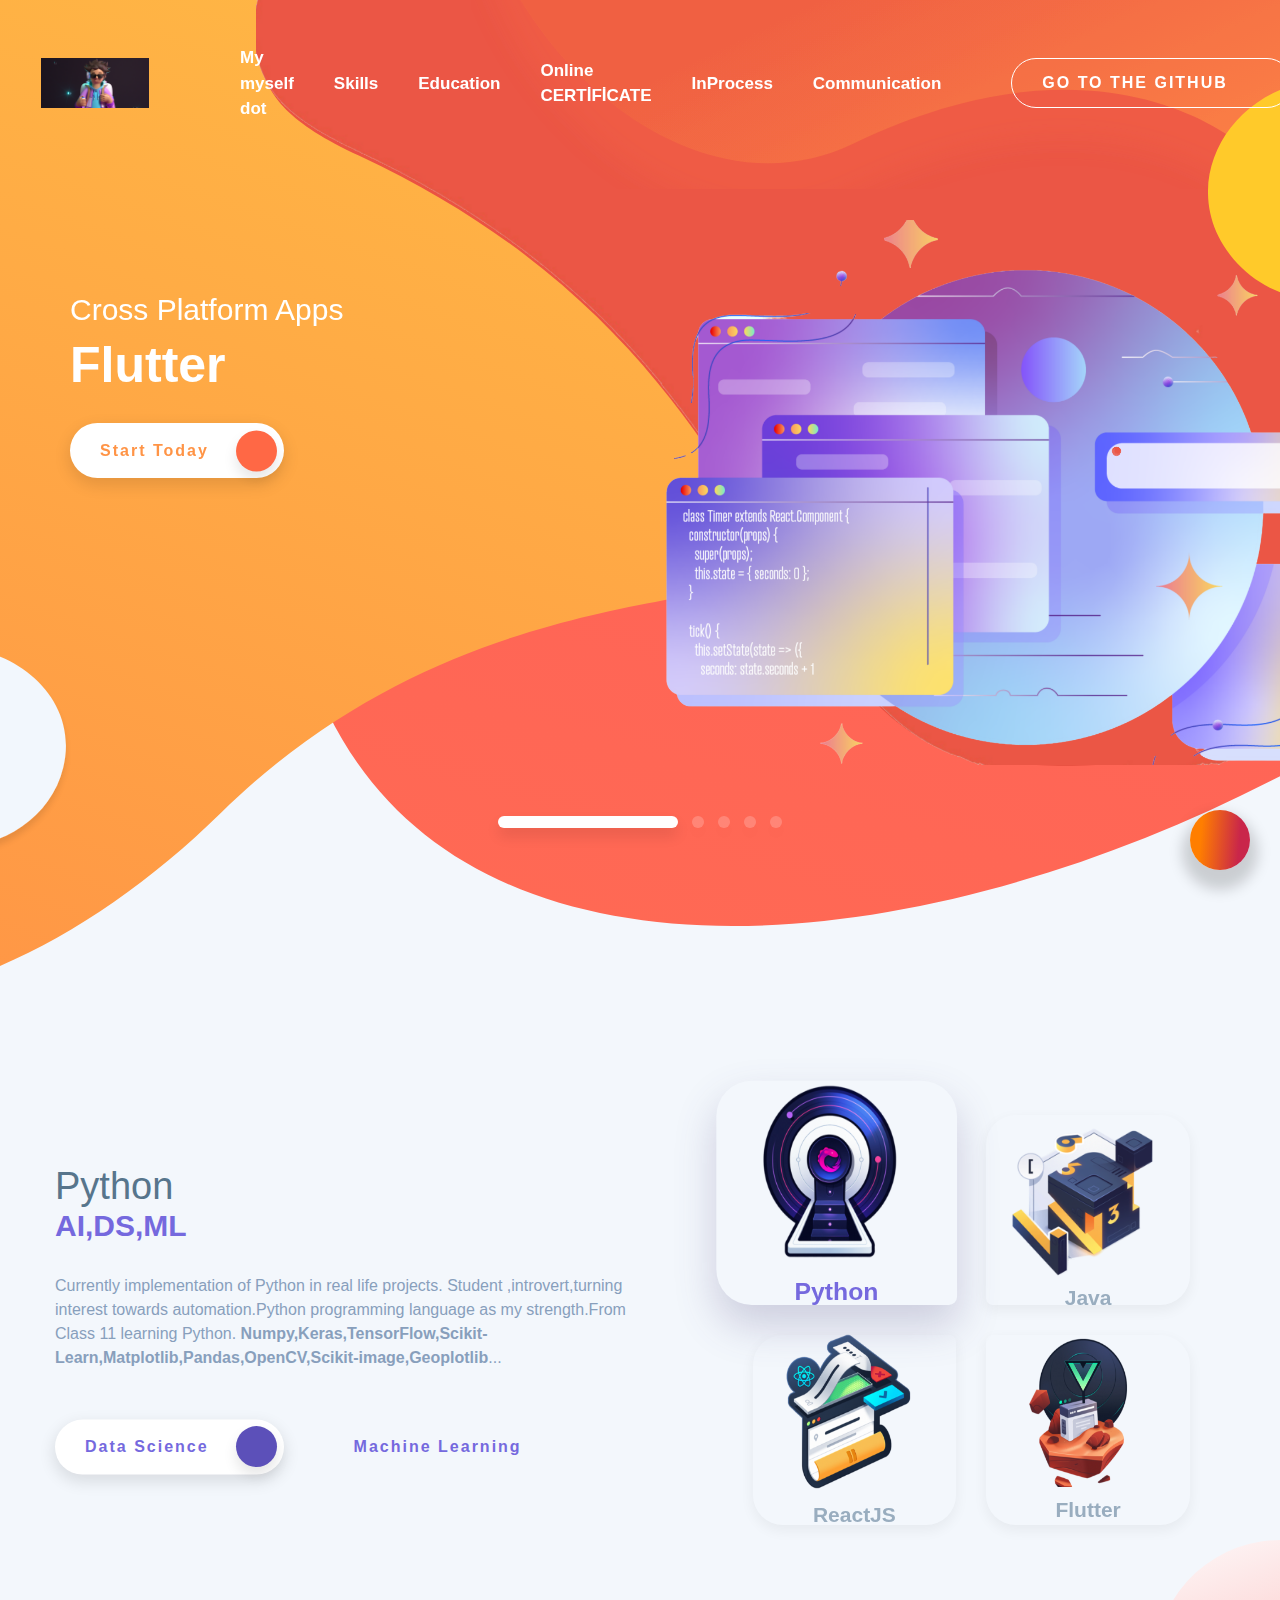
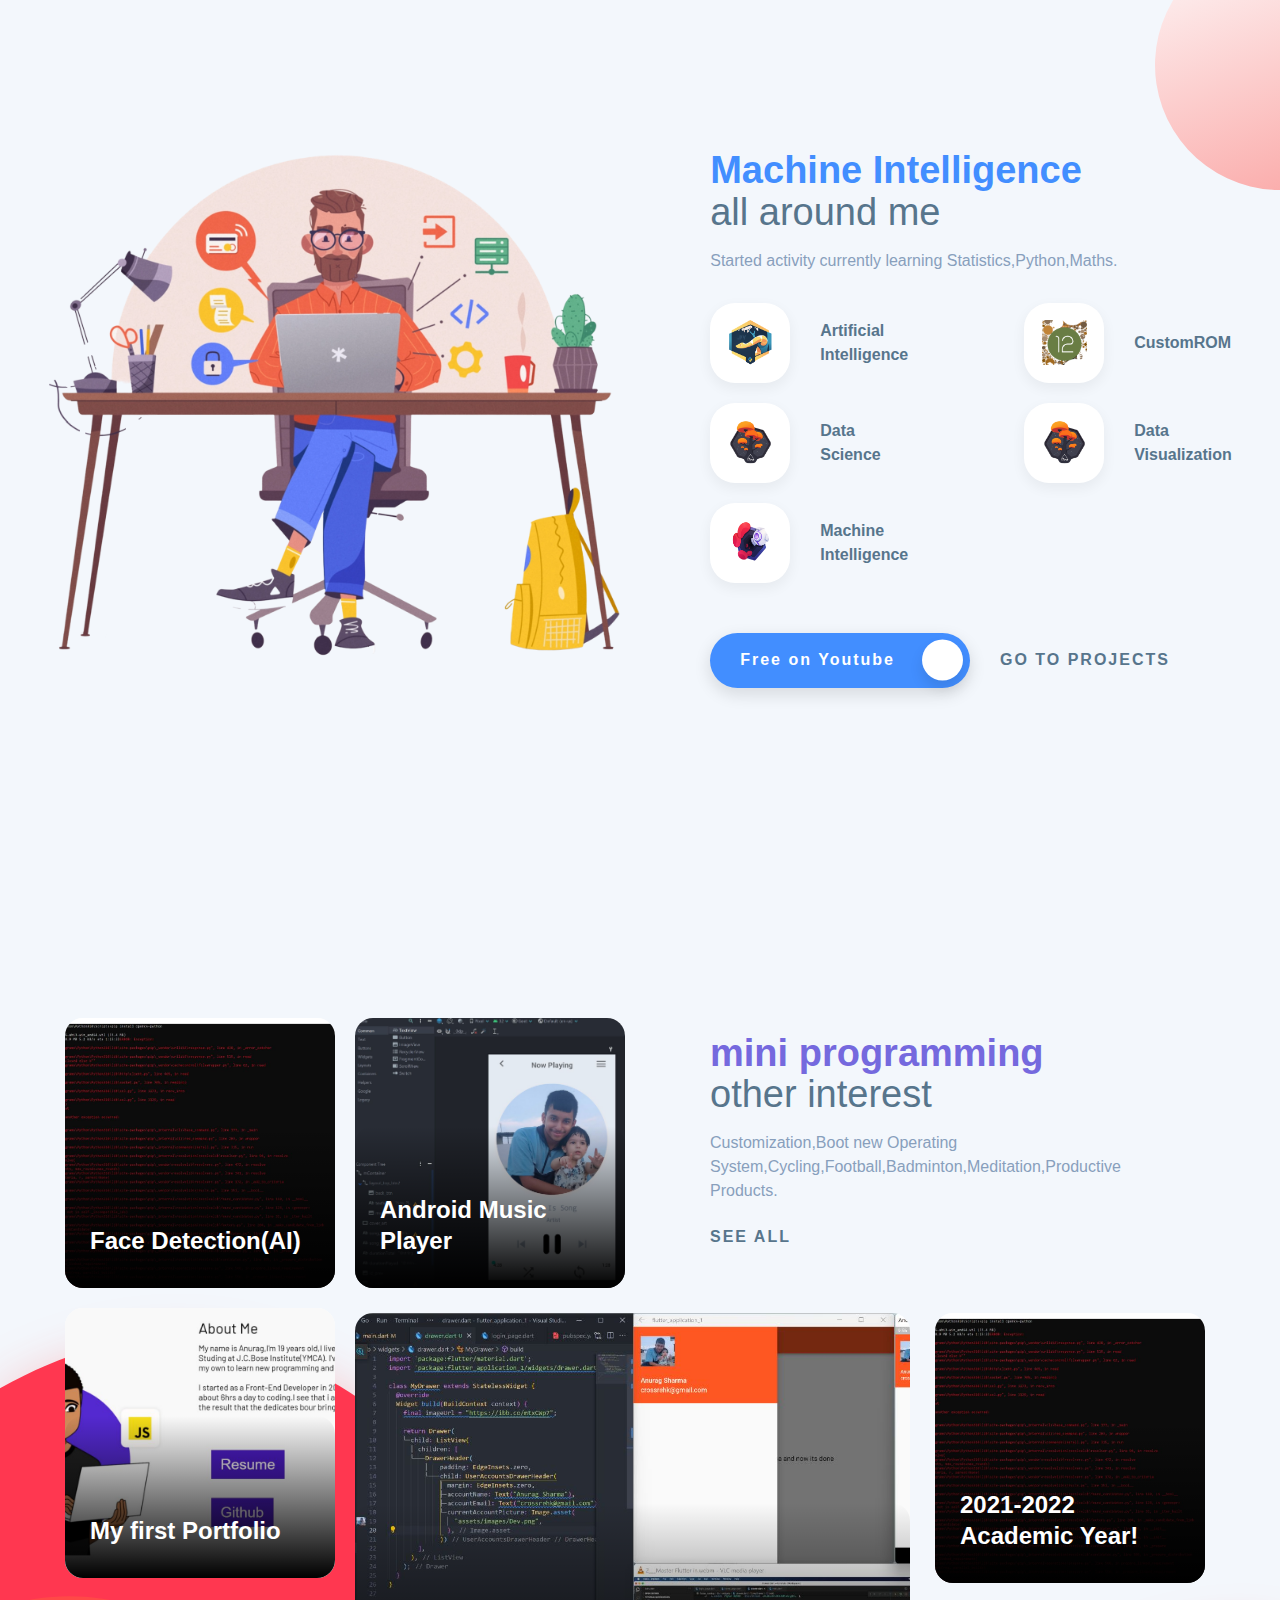
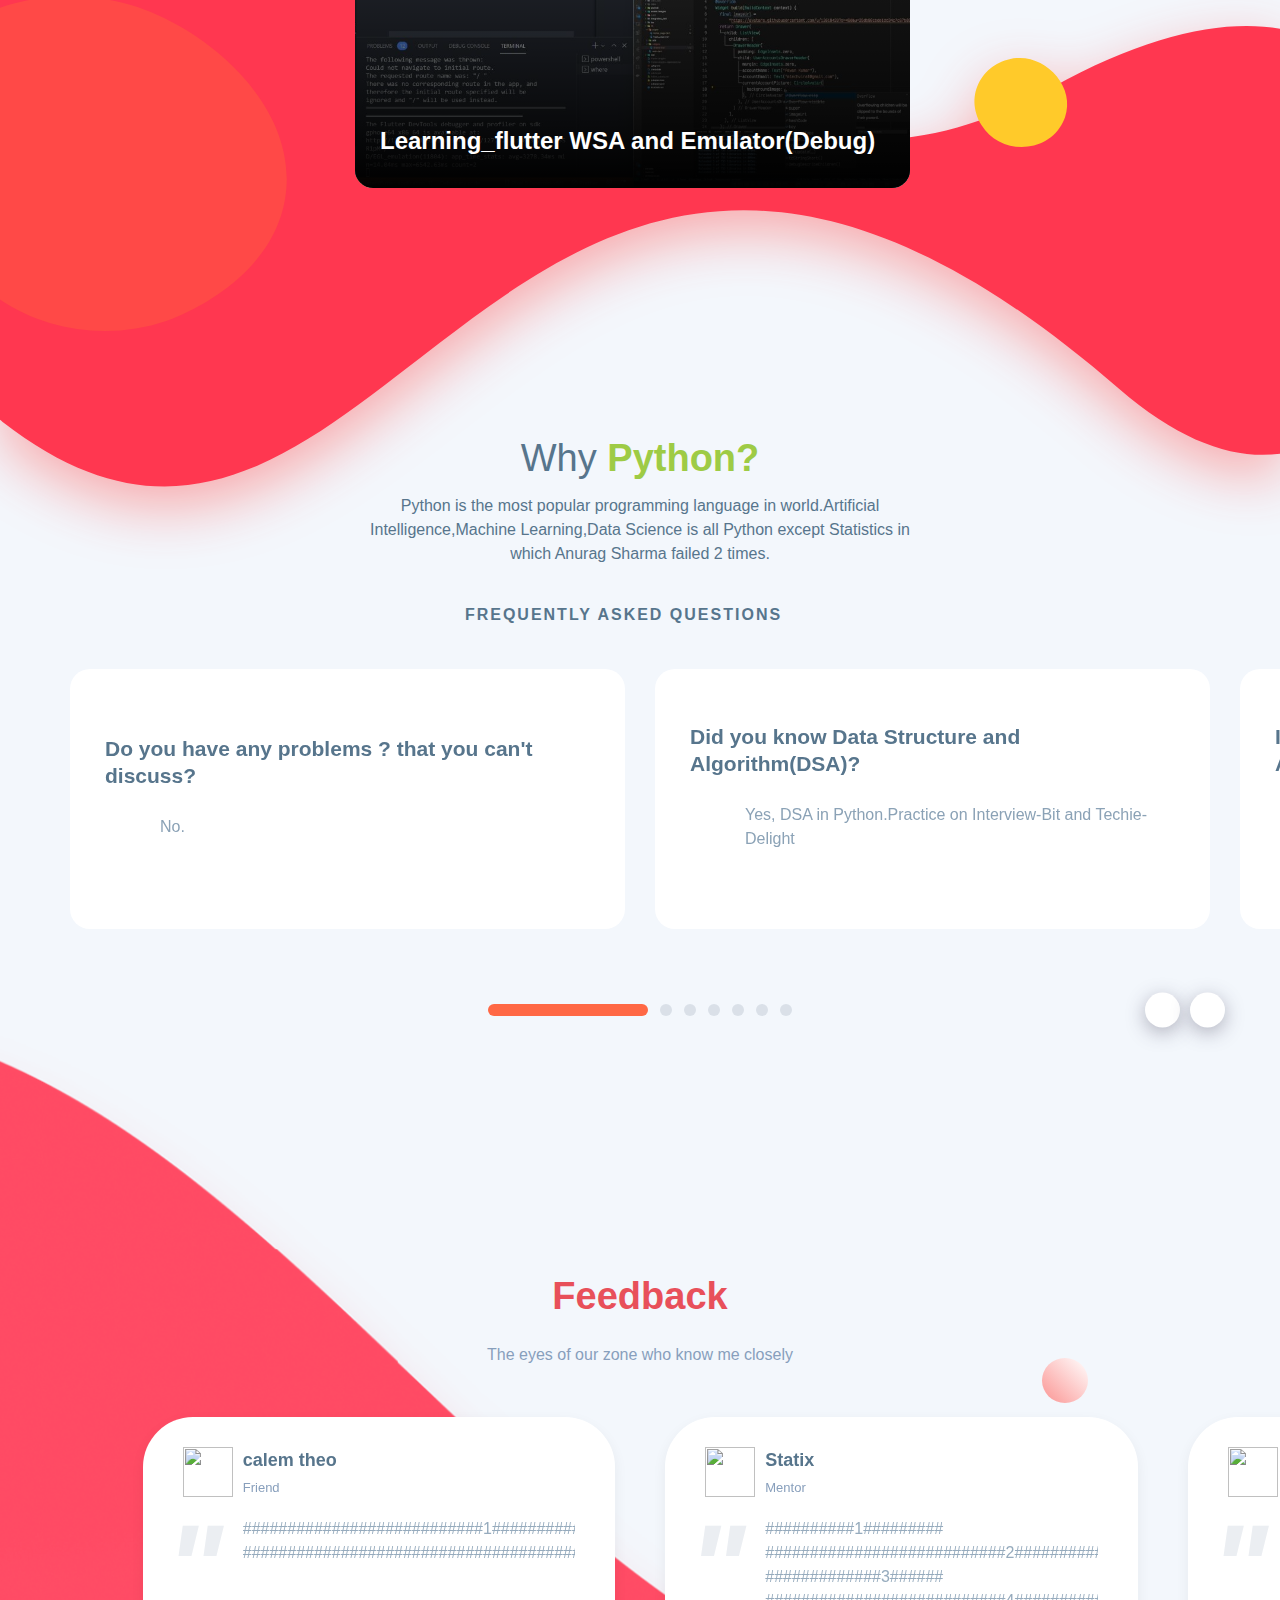
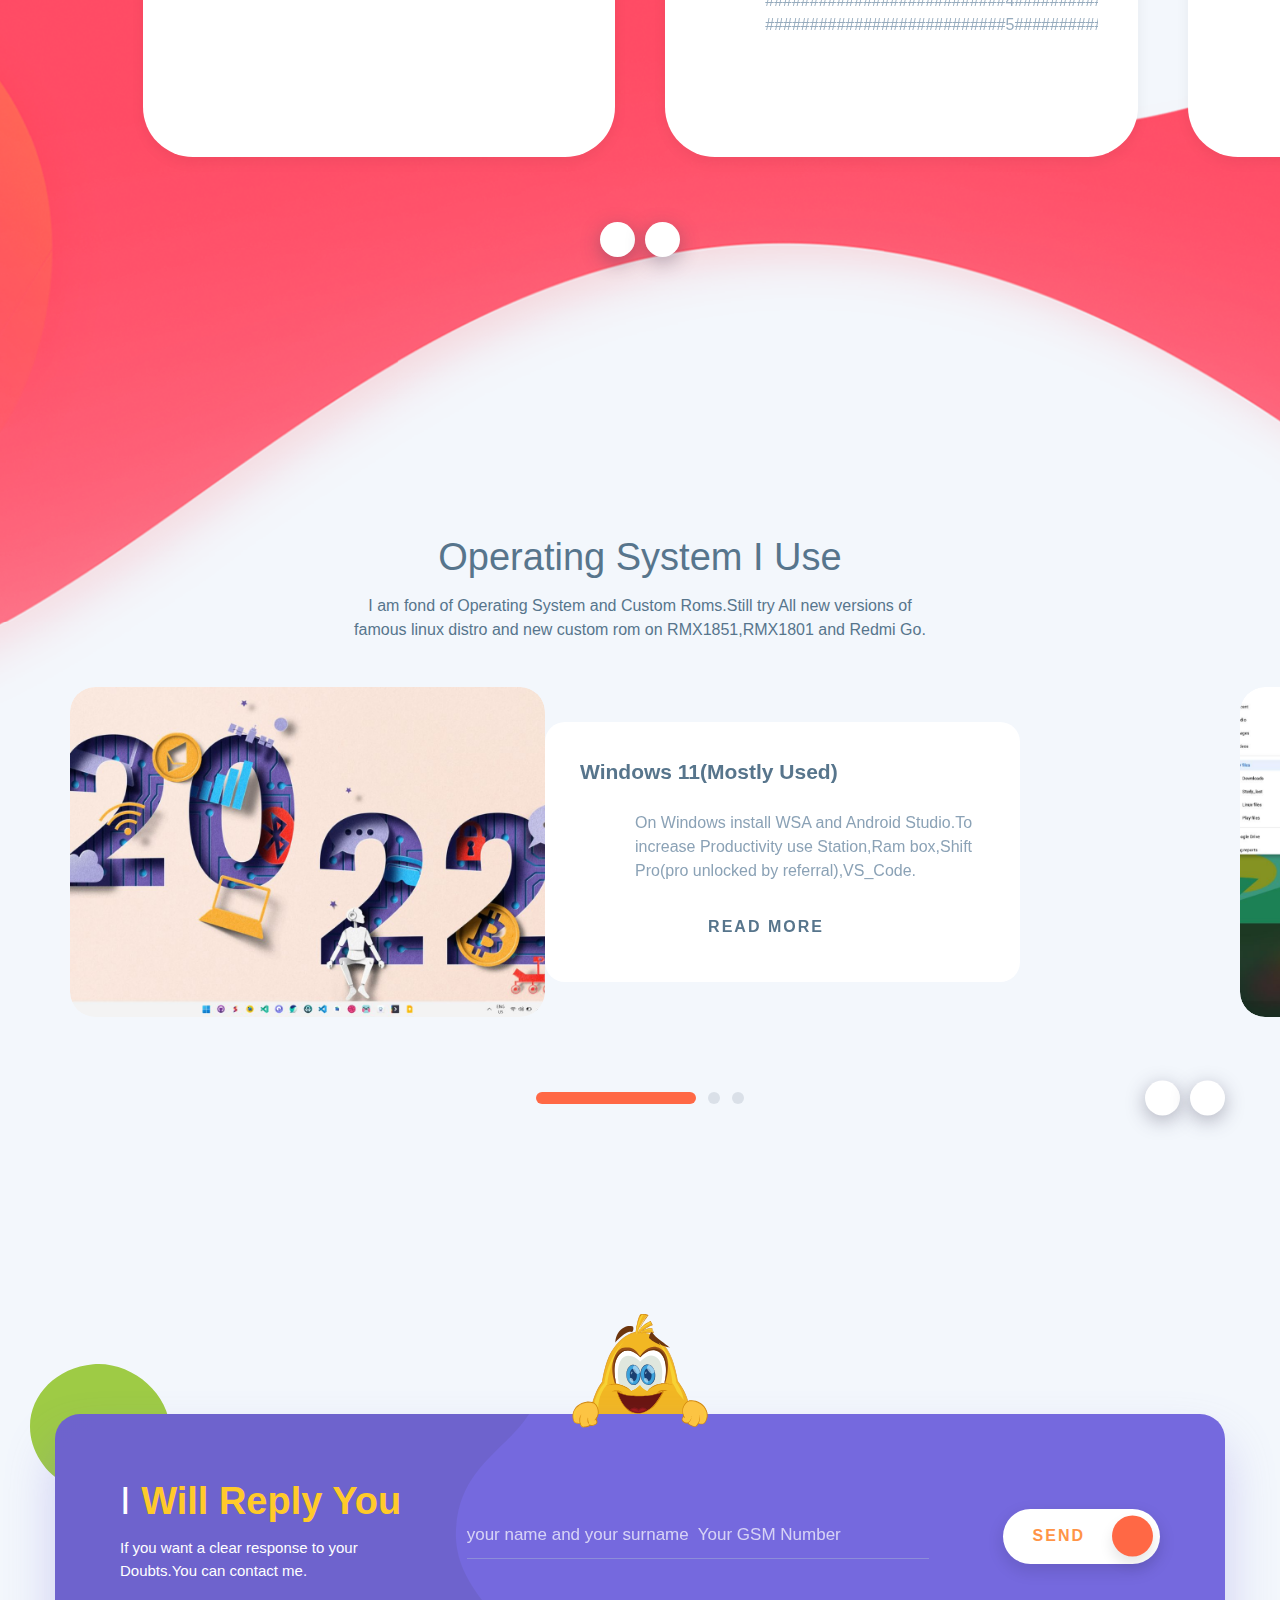
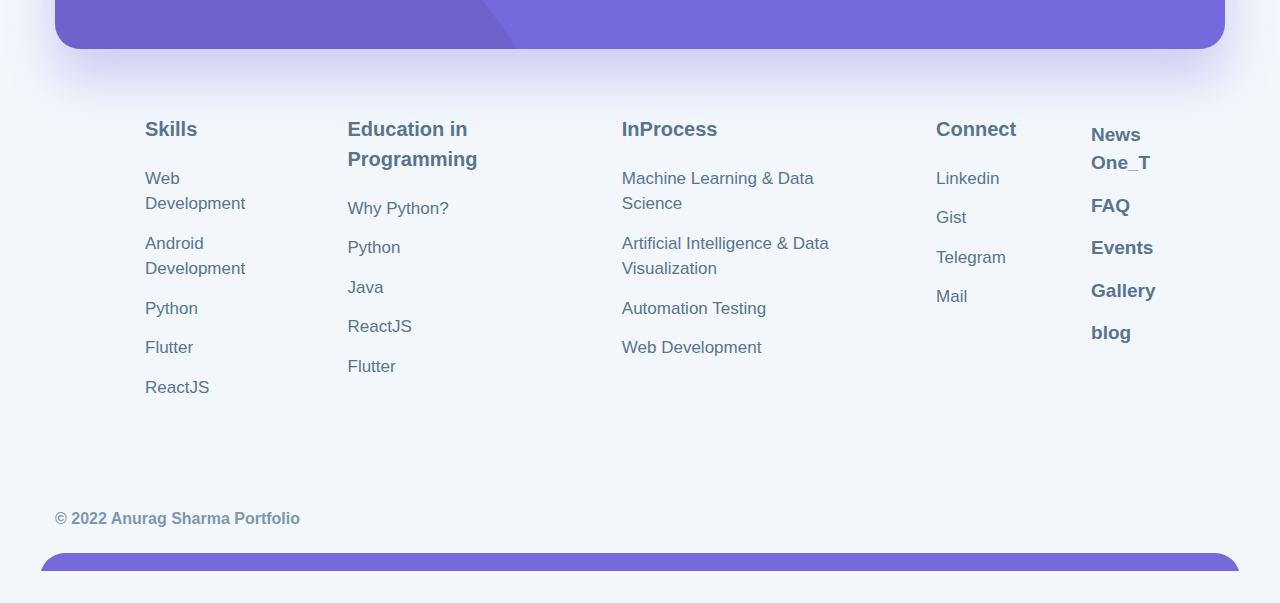
==== index.html @ c5ace3b3 "Added new repo" ====
<!DOCTYPE html>
<!-- saved from url=(0024)https://www.minidil.com/ -->
<html lang="en" class="translated-ltr"><head><meta http-equiv="Content-Type" content="text/html; charset=UTF-8">

<meta name="viewport" content="width=device-width, user-scalable=no, initial-scale=1.0, maximum-scale=1.0, minimum-scale=1.0">
<meta http-equiv="X-UA-Compatible" content="ie=edge">
<meta name="description" content="">
<meta name="keywords" content="">
<meta name="author" content="Minidil">
<meta property="og:url" content="https://www.minidil.com">
<meta property="og:type" content="article">
<meta property="og:title" content="Çocuklar İçin İngilizce Dil Eğitimi - Minidil Eskişehir">
<meta property="og:description" content="">
<meta property="og:image" content="https://www.minidil.com/assets/themes/pan/img/logo_colored.png">
<!--<base href="https://www.minidil.com">--><base href=".">
<link href="https://www.minidil.com/" rel="canonical">
<link href="https://www.minidil.com/storage/site/mini.png" rel="shortcut icon">
<title>Education Website by Anurag Sharma</title>
<link rel="stylesheet" href="./try45_files/build.min.css">
<link rel="stylesheet" href="./try45_files/app.min.css">
<style>
        .landing-testimonials__item-txt {
            height   : 200px;
            overflow : auto;
        }
    </style>
<meta http-equiv="x-dns-prefetch-control" content="on">
<link rel="dns-prefetch" href="https://client.crisp.chat/">
<link rel="dns-prefetch" href="https://connect.facebook.net/">
<link rel="dns-prefetch" href="https://www.google-analytics.com/">
<link rel="dns-prefetch" href="https://www.googletagmanager.com/">
<link rel="dns-prefetch" href="https://a.opmnstr.com/">
<link rel="dns-prefetch" href="https://cdn.onesignal.com/">
<style>
        #jvlabelWrap {
            width         : 60px !important;
            height        : 60px !important;
            border-radius : 50% !important;
            min-width     : 60px !important;
            bottom        : 30px !important;
        }

        #jvlabelWrap:before {
            content         : "";
            top             : 10px;
            left            : 10px;
            width           : 40px;
            height          : 40px;
            position        : absolute;
            display         : flex;
            align-items     : center;
            justify-content : center;
            background-image: url('/assets/themes/pan/img/icons/icon-jivochat.svg');
            background-repeat: no-repeat;
        }

        #jvlabelWrap * {
            display: none !important;
        }

        #jvlabelWrap jdiv:first-child {
            display: block !important;
        }
    </style>
<style>@-webkit-keyframes swal2-show{0%{-webkit-transform:scale(.7);transform:scale(.7)}45%{-webkit-transform:scale(1.05);transform:scale(1.05)}80%{-webkit-transform:scale(.95);transform:scale(.95)}100%{-webkit-transform:scale(1);transform:scale(1)}}@keyframes swal2-show{0%{-webkit-transform:scale(.7);transform:scale(.7)}45%{-webkit-transform:scale(1.05);transform:scale(1.05)}80%{-webkit-transform:scale(.95);transform:scale(.95)}100%{-webkit-transform:scale(1);transform:scale(1)}}@-webkit-keyframes swal2-hide{0%{-webkit-transform:scale(1);transform:scale(1);opacity:1}100%{-webkit-transform:scale(.5);transform:scale(.5);opacity:0}}@keyframes swal2-hide{0%{-webkit-transform:scale(1);transform:scale(1);opacity:1}100%{-webkit-transform:scale(.5);transform:scale(.5);opacity:0}}@-webkit-keyframes swal2-animate-success-line-tip{0%{top:1.1875em;left:.0625em;width:0}54%{top:1.0625em;left:.125em;width:0}70%{top:2.1875em;left:-.375em;width:3.125em}84%{top:3em;left:1.3125em;width:1.0625em}100%{top:2.8125em;left:.875em;width:1.5625em}}@keyframes swal2-animate-success-line-tip{0%{top:1.1875em;left:.0625em;width:0}54%{top:1.0625em;left:.125em;width:0}70%{top:2.1875em;left:-.375em;width:3.125em}84%{top:3em;left:1.3125em;width:1.0625em}100%{top:2.8125em;left:.875em;width:1.5625em}}@-webkit-keyframes swal2-animate-success-line-long{0%{top:3.375em;right:2.875em;width:0}65%{top:3.375em;right:2.875em;width:0}84%{top:2.1875em;right:0;width:3.4375em}100%{top:2.375em;right:.5em;width:2.9375em}}@keyframes swal2-animate-success-line-long{0%{top:3.375em;right:2.875em;width:0}65%{top:3.375em;right:2.875em;width:0}84%{top:2.1875em;right:0;width:3.4375em}100%{top:2.375em;right:.5em;width:2.9375em}}@-webkit-keyframes swal2-rotate-success-circular-line{0%{-webkit-transform:rotate(-45deg);transform:rotate(-45deg)}5%{-webkit-transform:rotate(-45deg);transform:rotate(-45deg)}12%{-webkit-transform:rotate(-405deg);transform:rotate(-405deg)}100%{-webkit-transform:rotate(-405deg);transform:rotate(-405deg)}}@keyframes swal2-rotate-success-circular-line{0%{-webkit-transform:rotate(-45deg);transform:rotate(-45deg)}5%{-webkit-transform:rotate(-45deg);transform:rotate(-45deg)}12%{-webkit-transform:rotate(-405deg);transform:rotate(-405deg)}100%{-webkit-transform:rotate(-405deg);transform:rotate(-405deg)}}@-webkit-keyframes swal2-animate-error-x-mark{0%{margin-top:1.625em;-webkit-transform:scale(.4);transform:scale(.4);opacity:0}50%{margin-top:1.625em;-webkit-transform:scale(.4);transform:scale(.4);opacity:0}80%{margin-top:-.375em;-webkit-transform:scale(1.15);transform:scale(1.15)}100%{margin-top:0;-webkit-transform:scale(1);transform:scale(1);opacity:1}}@keyframes swal2-animate-error-x-mark{0%{margin-top:1.625em;-webkit-transform:scale(.4);transform:scale(.4);opacity:0}50%{margin-top:1.625em;-webkit-transform:scale(.4);transform:scale(.4);opacity:0}80%{margin-top:-.375em;-webkit-transform:scale(1.15);transform:scale(1.15)}100%{margin-top:0;-webkit-transform:scale(1);transform:scale(1);opacity:1}}@-webkit-keyframes swal2-animate-error-icon{0%{-webkit-transform:rotateX(100deg);transform:rotateX(100deg);opacity:0}100%{-webkit-transform:rotateX(0);transform:rotateX(0);opacity:1}}@keyframes swal2-animate-error-icon{0%{-webkit-transform:rotateX(100deg);transform:rotateX(100deg);opacity:0}100%{-webkit-transform:rotateX(0);transform:rotateX(0);opacity:1}}body.swal2-toast-shown .swal2-container{background-color:transparent}body.swal2-toast-shown .swal2-container.swal2-shown{background-color:transparent}body.swal2-toast-shown .swal2-container.swal2-top{top:0;right:auto;bottom:auto;left:50%;-webkit-transform:translateX(-50%);transform:translateX(-50%)}body.swal2-toast-shown .swal2-container.swal2-top-end,body.swal2-toast-shown .swal2-container.swal2-top-right{top:0;right:0;bottom:auto;left:auto}body.swal2-toast-shown .swal2-container.swal2-top-left,body.swal2-toast-shown .swal2-container.swal2-top-start{top:0;right:auto;bottom:auto;left:0}body.swal2-toast-shown .swal2-container.swal2-center-left,body.swal2-toast-shown .swal2-container.swal2-center-start{top:50%;right:auto;bottom:auto;left:0;-webkit-transform:translateY(-50%);transform:translateY(-50%)}body.swal2-toast-shown .swal2-container.swal2-center{top:50%;right:auto;bottom:auto;left:50%;-webkit-transform:translate(-50%,-50%);transform:translate(-50%,-50%)}body.swal2-toast-shown .swal2-container.swal2-center-end,body.swal2-toast-shown .swal2-container.swal2-center-right{top:50%;right:0;bottom:auto;left:auto;-webkit-transform:translateY(-50%);transform:translateY(-50%)}body.swal2-toast-shown .swal2-container.swal2-bottom-left,body.swal2-toast-shown .swal2-container.swal2-bottom-start{top:auto;right:auto;bottom:0;left:0}body.swal2-toast-shown .swal2-container.swal2-bottom{top:auto;right:auto;bottom:0;left:50%;-webkit-transform:translateX(-50%);transform:translateX(-50%)}body.swal2-toast-shown .swal2-container.swal2-bottom-end,body.swal2-toast-shown .swal2-container.swal2-bottom-right{top:auto;right:0;bottom:0;left:auto}body.swal2-toast-column .swal2-toast{flex-direction:column;align-items:stretch}body.swal2-toast-column .swal2-toast .swal2-actions{flex:1;align-self:stretch;height:2.2em;margin-top:.3125em}body.swal2-toast-column .swal2-toast .swal2-loading{justify-content:center}body.swal2-toast-column .swal2-toast .swal2-input{height:2em;margin:.3125em auto;font-size:1em}body.swal2-toast-column .swal2-toast .swal2-validation-message{font-size:1em}.swal2-popup.swal2-toast{flex-direction:row;align-items:center;width:auto;padding:.625em;box-shadow:0 0 .625em #d9d9d9;overflow-y:hidden}.swal2-popup.swal2-toast .swal2-header{flex-direction:row}.swal2-popup.swal2-toast .swal2-title{flex-grow:1;justify-content:flex-start;margin:0 .6em;font-size:1em}.swal2-popup.swal2-toast .swal2-footer{margin:.5em 0 0;padding:.5em 0 0;font-size:.8em}.swal2-popup.swal2-toast .swal2-close{position:initial;width:.8em;height:.8em;line-height:.8}.swal2-popup.swal2-toast .swal2-content{justify-content:flex-start;font-size:1em}.swal2-popup.swal2-toast .swal2-icon{width:2em;min-width:2em;height:2em;margin:0}.swal2-popup.swal2-toast .swal2-icon-text{font-size:2em;font-weight:700;line-height:1em}.swal2-popup.swal2-toast .swal2-icon.swal2-success .swal2-success-ring{width:2em;height:2em}.swal2-popup.swal2-toast .swal2-icon.swal2-error [class^=swal2-x-mark-line]{top:.875em;width:1.375em}.swal2-popup.swal2-toast .swal2-icon.swal2-error [class^=swal2-x-mark-line][class$=left]{left:.3125em}.swal2-popup.swal2-toast .swal2-icon.swal2-error [class^=swal2-x-mark-line][class$=right]{right:.3125em}.swal2-popup.swal2-toast .swal2-actions{height:auto;margin:0 .3125em}.swal2-popup.swal2-toast .swal2-styled{margin:0 .3125em;padding:.3125em .625em;font-size:1em}.swal2-popup.swal2-toast .swal2-styled:focus{box-shadow:0 0 0 .0625em #fff,0 0 0 .125em rgba(50,100,150,.4)}.swal2-popup.swal2-toast .swal2-success{border-color:#a5dc86}.swal2-popup.swal2-toast .swal2-success [class^=swal2-success-circular-line]{position:absolute;width:2em;height:2.8125em;-webkit-transform:rotate(45deg);transform:rotate(45deg);border-radius:50%}.swal2-popup.swal2-toast .swal2-success [class^=swal2-success-circular-line][class$=left]{top:-.25em;left:-.9375em;-webkit-transform:rotate(-45deg);transform:rotate(-45deg);-webkit-transform-origin:2em 2em;transform-origin:2em 2em;border-radius:4em 0 0 4em}.swal2-popup.swal2-toast .swal2-success [class^=swal2-success-circular-line][class$=right]{top:-.25em;left:.9375em;-webkit-transform-origin:0 2em;transform-origin:0 2em;border-radius:0 4em 4em 0}.swal2-popup.swal2-toast .swal2-success .swal2-success-ring{width:2em;height:2em}.swal2-popup.swal2-toast .swal2-success .swal2-success-fix{top:0;left:.4375em;width:.4375em;height:2.6875em}.swal2-popup.swal2-toast .swal2-success [class^=swal2-success-line]{height:.3125em}.swal2-popup.swal2-toast .swal2-success [class^=swal2-success-line][class$=tip]{top:1.125em;left:.1875em;width:.75em}.swal2-popup.swal2-toast .swal2-success [class^=swal2-success-line][class$=long]{top:.9375em;right:.1875em;width:1.375em}.swal2-popup.swal2-toast.swal2-show{-webkit-animation:showSweetToast .5s;animation:showSweetToast .5s}.swal2-popup.swal2-toast.swal2-hide{-webkit-animation:hideSweetToast .2s forwards;animation:hideSweetToast .2s forwards}.swal2-popup.swal2-toast .swal2-animate-success-icon .swal2-success-line-tip{-webkit-animation:animate-toast-success-tip .75s;animation:animate-toast-success-tip .75s}.swal2-popup.swal2-toast .swal2-animate-success-icon .swal2-success-line-long{-webkit-animation:animate-toast-success-long .75s;animation:animate-toast-success-long .75s}@-webkit-keyframes showSweetToast{0%{-webkit-transform:translateY(-.625em) rotateZ(2deg);transform:translateY(-.625em) rotateZ(2deg);opacity:0}33%{-webkit-transform:translateY(0) rotateZ(-2deg);transform:translateY(0) rotateZ(-2deg);opacity:.5}66%{-webkit-transform:translateY(.3125em) rotateZ(2deg);transform:translateY(.3125em) rotateZ(2deg);opacity:.7}100%{-webkit-transform:translateY(0) rotateZ(0);transform:translateY(0) rotateZ(0);opacity:1}}@keyframes showSweetToast{0%{-webkit-transform:translateY(-.625em) rotateZ(2deg);transform:translateY(-.625em) rotateZ(2deg);opacity:0}33%{-webkit-transform:translateY(0) rotateZ(-2deg);transform:translateY(0) rotateZ(-2deg);opacity:.5}66%{-webkit-transform:translateY(.3125em) rotateZ(2deg);transform:translateY(.3125em) rotateZ(2deg);opacity:.7}100%{-webkit-transform:translateY(0) rotateZ(0);transform:translateY(0) rotateZ(0);opacity:1}}@-webkit-keyframes hideSweetToast{0%{opacity:1}33%{opacity:.5}100%{-webkit-transform:rotateZ(1deg);transform:rotateZ(1deg);opacity:0}}@keyframes hideSweetToast{0%{opacity:1}33%{opacity:.5}100%{-webkit-transform:rotateZ(1deg);transform:rotateZ(1deg);opacity:0}}@-webkit-keyframes animate-toast-success-tip{0%{top:.5625em;left:.0625em;width:0}54%{top:.125em;left:.125em;width:0}70%{top:.625em;left:-.25em;width:1.625em}84%{top:1.0625em;left:.75em;width:.5em}100%{top:1.125em;left:.1875em;width:.75em}}@keyframes animate-toast-success-tip{0%{top:.5625em;left:.0625em;width:0}54%{top:.125em;left:.125em;width:0}70%{top:.625em;left:-.25em;width:1.625em}84%{top:1.0625em;left:.75em;width:.5em}100%{top:1.125em;left:.1875em;width:.75em}}@-webkit-keyframes animate-toast-success-long{0%{top:1.625em;right:1.375em;width:0}65%{top:1.25em;right:.9375em;width:0}84%{top:.9375em;right:0;width:1.125em}100%{top:.9375em;right:.1875em;width:1.375em}}@keyframes animate-toast-success-long{0%{top:1.625em;right:1.375em;width:0}65%{top:1.25em;right:.9375em;width:0}84%{top:.9375em;right:0;width:1.125em}100%{top:.9375em;right:.1875em;width:1.375em}}body.swal2-shown:not(.swal2-no-backdrop):not(.swal2-toast-shown){overflow:hidden}body.swal2-height-auto{height:auto!important}body.swal2-no-backdrop .swal2-shown{top:auto;right:auto;bottom:auto;left:auto;background-color:transparent}body.swal2-no-backdrop .swal2-shown>.swal2-modal{box-shadow:0 0 10px rgba(0,0,0,.4)}body.swal2-no-backdrop .swal2-shown.swal2-top{top:0;left:50%;-webkit-transform:translateX(-50%);transform:translateX(-50%)}body.swal2-no-backdrop .swal2-shown.swal2-top-left,body.swal2-no-backdrop .swal2-shown.swal2-top-start{top:0;left:0}body.swal2-no-backdrop .swal2-shown.swal2-top-end,body.swal2-no-backdrop .swal2-shown.swal2-top-right{top:0;right:0}body.swal2-no-backdrop .swal2-shown.swal2-center{top:50%;left:50%;-webkit-transform:translate(-50%,-50%);transform:translate(-50%,-50%)}body.swal2-no-backdrop .swal2-shown.swal2-center-left,body.swal2-no-backdrop .swal2-shown.swal2-center-start{top:50%;left:0;-webkit-transform:translateY(-50%);transform:translateY(-50%)}body.swal2-no-backdrop .swal2-shown.swal2-center-end,body.swal2-no-backdrop .swal2-shown.swal2-center-right{top:50%;right:0;-webkit-transform:translateY(-50%);transform:translateY(-50%)}body.swal2-no-backdrop .swal2-shown.swal2-bottom{bottom:0;left:50%;-webkit-transform:translateX(-50%);transform:translateX(-50%)}body.swal2-no-backdrop .swal2-shown.swal2-bottom-left,body.swal2-no-backdrop .swal2-shown.swal2-bottom-start{bottom:0;left:0}body.swal2-no-backdrop .swal2-shown.swal2-bottom-end,body.swal2-no-backdrop .swal2-shown.swal2-bottom-right{right:0;bottom:0}.swal2-container{display:flex;position:fixed;top:0;right:0;bottom:0;left:0;flex-direction:row;align-items:center;justify-content:center;padding:10px;background-color:transparent;z-index:1060;overflow-x:hidden;-webkit-overflow-scrolling:touch}.swal2-container.swal2-top{align-items:flex-start}.swal2-container.swal2-top-left,.swal2-container.swal2-top-start{align-items:flex-start;justify-content:flex-start}.swal2-container.swal2-top-end,.swal2-container.swal2-top-right{align-items:flex-start;justify-content:flex-end}.swal2-container.swal2-center{align-items:center}.swal2-container.swal2-center-left,.swal2-container.swal2-center-start{align-items:center;justify-content:flex-start}.swal2-container.swal2-center-end,.swal2-container.swal2-center-right{align-items:center;justify-content:flex-end}.swal2-container.swal2-bottom{align-items:flex-end}.swal2-container.swal2-bottom-left,.swal2-container.swal2-bottom-start{align-items:flex-end;justify-content:flex-start}.swal2-container.swal2-bottom-end,.swal2-container.swal2-bottom-right{align-items:flex-end;justify-content:flex-end}.swal2-container.swal2-grow-fullscreen>.swal2-modal{display:flex!important;flex:1;align-self:stretch;justify-content:center}.swal2-container.swal2-grow-row>.swal2-modal{display:flex!important;flex:1;align-content:center;justify-content:center}.swal2-container.swal2-grow-column{flex:1;flex-direction:column}.swal2-container.swal2-grow-column.swal2-bottom,.swal2-container.swal2-grow-column.swal2-center,.swal2-container.swal2-grow-column.swal2-top{align-items:center}.swal2-container.swal2-grow-column.swal2-bottom-left,.swal2-container.swal2-grow-column.swal2-bottom-start,.swal2-container.swal2-grow-column.swal2-center-left,.swal2-container.swal2-grow-column.swal2-center-start,.swal2-container.swal2-grow-column.swal2-top-left,.swal2-container.swal2-grow-column.swal2-top-start{align-items:flex-start}.swal2-container.swal2-grow-column.swal2-bottom-end,.swal2-container.swal2-grow-column.swal2-bottom-right,.swal2-container.swal2-grow-column.swal2-center-end,.swal2-container.swal2-grow-column.swal2-center-right,.swal2-container.swal2-grow-column.swal2-top-end,.swal2-container.swal2-grow-column.swal2-top-right{align-items:flex-end}.swal2-container.swal2-grow-column>.swal2-modal{display:flex!important;flex:1;align-content:center;justify-content:center}.swal2-container:not(.swal2-top):not(.swal2-top-start):not(.swal2-top-end):not(.swal2-top-left):not(.swal2-top-right):not(.swal2-center-start):not(.swal2-center-end):not(.swal2-center-left):not(.swal2-center-right):not(.swal2-bottom):not(.swal2-bottom-start):not(.swal2-bottom-end):not(.swal2-bottom-left):not(.swal2-bottom-right):not(.swal2-grow-fullscreen)>.swal2-modal{margin:auto}@media all and (-ms-high-contrast:none),(-ms-high-contrast:active){.swal2-container .swal2-modal{margin:0!important}}.swal2-container.swal2-fade{transition:background-color .1s}.swal2-container.swal2-shown{background-color:rgba(0,0,0,.4)}.swal2-popup{display:none;position:relative;flex-direction:column;justify-content:center;width:32em;max-width:100%;padding:1.25em;border-radius:.3125em;background:#fff;font-family:inherit;font-size:1rem;box-sizing:border-box}.swal2-popup:focus{outline:0}.swal2-popup.swal2-loading{overflow-y:hidden}.swal2-popup .swal2-header{display:flex;flex-direction:column;align-items:center}.swal2-popup .swal2-title{display:block;position:relative;max-width:100%;margin:0 0 .4em;padding:0;color:#595959;font-size:1.875em;font-weight:600;text-align:center;text-transform:none;word-wrap:break-word}.swal2-popup .swal2-actions{flex-wrap:wrap;align-items:center;justify-content:center;margin:1.25em auto 0;z-index:1}.swal2-popup .swal2-actions:not(.swal2-loading) .swal2-styled[disabled]{opacity:.4}.swal2-popup .swal2-actions:not(.swal2-loading) .swal2-styled:hover{background-image:linear-gradient(rgba(0,0,0,.1),rgba(0,0,0,.1))}.swal2-popup .swal2-actions:not(.swal2-loading) .swal2-styled:active{background-image:linear-gradient(rgba(0,0,0,.2),rgba(0,0,0,.2))}.swal2-popup .swal2-actions.swal2-loading .swal2-styled.swal2-confirm{width:2.5em;height:2.5em;margin:.46875em;padding:0;border:.25em solid transparent;border-radius:100%;border-color:transparent;background-color:transparent!important;color:transparent;cursor:default;box-sizing:border-box;-webkit-animation:swal2-rotate-loading 1.5s linear 0s infinite normal;animation:swal2-rotate-loading 1.5s linear 0s infinite normal;-webkit-user-select:none;-moz-user-select:none;-ms-user-select:none;user-select:none}.swal2-popup .swal2-actions.swal2-loading .swal2-styled.swal2-cancel{margin-right:30px;margin-left:30px}.swal2-popup .swal2-actions.swal2-loading :not(.swal2-styled).swal2-confirm::after{display:inline-block;width:15px;height:15px;margin-left:5px;border:3px solid #999;border-radius:50%;border-right-color:transparent;box-shadow:1px 1px 1px #fff;content:'';-webkit-animation:swal2-rotate-loading 1.5s linear 0s infinite normal;animation:swal2-rotate-loading 1.5s linear 0s infinite normal}.swal2-popup .swal2-styled{margin:.3125em;padding:.625em 2em;font-weight:500;box-shadow:none}.swal2-popup .swal2-styled:not([disabled]){cursor:pointer}.swal2-popup .swal2-styled.swal2-confirm{border:0;border-radius:.25em;background:initial;background-color:#3085d6;color:#fff;font-size:1.0625em}.swal2-popup .swal2-styled.swal2-cancel{border:0;border-radius:.25em;background:initial;background-color:#aaa;color:#fff;font-size:1.0625em}.swal2-popup .swal2-styled:focus{outline:0;box-shadow:0 0 0 2px #fff,0 0 0 4px rgba(50,100,150,.4)}.swal2-popup .swal2-styled::-moz-focus-inner{border:0}.swal2-popup .swal2-footer{justify-content:center;margin:1.25em 0 0;padding:1em 0 0;border-top:1px solid #eee;color:#545454;font-size:1em}.swal2-popup .swal2-image{max-width:100%;margin:1.25em auto}.swal2-popup .swal2-close{position:absolute;top:0;right:0;justify-content:center;width:1.2em;height:1.2em;padding:0;transition:color .1s ease-out;border:none;border-radius:0;outline:initial;background:0 0;color:#ccc;font-family:serif;font-size:2.5em;line-height:1.2;cursor:pointer;overflow:hidden}.swal2-popup .swal2-close:hover{-webkit-transform:none;transform:none;color:#f27474}.swal2-popup>.swal2-checkbox,.swal2-popup>.swal2-file,.swal2-popup>.swal2-input,.swal2-popup>.swal2-radio,.swal2-popup>.swal2-select,.swal2-popup>.swal2-textarea{display:none}.swal2-popup .swal2-content{justify-content:center;margin:0;padding:0;color:#545454;font-size:1.125em;font-weight:300;line-height:normal;z-index:1;word-wrap:break-word}.swal2-popup #swal2-content{text-align:center}.swal2-popup .swal2-checkbox,.swal2-popup .swal2-file,.swal2-popup .swal2-input,.swal2-popup .swal2-radio,.swal2-popup .swal2-select,.swal2-popup .swal2-textarea{margin:1em auto}.swal2-popup .swal2-file,.swal2-popup .swal2-input,.swal2-popup .swal2-textarea{width:100%;transition:border-color .3s,box-shadow .3s;border:1px solid #d9d9d9;border-radius:.1875em;font-size:1.125em;box-shadow:inset 0 1px 1px rgba(0,0,0,.06);box-sizing:border-box}.swal2-popup .swal2-file.swal2-inputerror,.swal2-popup .swal2-input.swal2-inputerror,.swal2-popup .swal2-textarea.swal2-inputerror{border-color:#f27474!important;box-shadow:0 0 2px #f27474!important}.swal2-popup .swal2-file:focus,.swal2-popup .swal2-input:focus,.swal2-popup .swal2-textarea:focus{border:1px solid #b4dbed;outline:0;box-shadow:0 0 3px #c4e6f5}.swal2-popup .swal2-file::-webkit-input-placeholder,.swal2-popup .swal2-input::-webkit-input-placeholder,.swal2-popup .swal2-textarea::-webkit-input-placeholder{color:#ccc}.swal2-popup .swal2-file:-ms-input-placeholder,.swal2-popup .swal2-input:-ms-input-placeholder,.swal2-popup .swal2-textarea:-ms-input-placeholder{color:#ccc}.swal2-popup .swal2-file::-ms-input-placeholder,.swal2-popup .swal2-input::-ms-input-placeholder,.swal2-popup .swal2-textarea::-ms-input-placeholder{color:#ccc}.swal2-popup .swal2-file::placeholder,.swal2-popup .swal2-input::placeholder,.swal2-popup .swal2-textarea::placeholder{color:#ccc}.swal2-popup .swal2-range input{width:80%}.swal2-popup .swal2-range output{width:20%;font-weight:600;text-align:center}.swal2-popup .swal2-range input,.swal2-popup .swal2-range output{height:2.625em;margin:1em auto;padding:0;font-size:1.125em;line-height:2.625em}.swal2-popup .swal2-input{height:2.625em;padding:0 .75em}.swal2-popup .swal2-input[type=number]{max-width:10em}.swal2-popup .swal2-file{font-size:1.125em}.swal2-popup .swal2-textarea{height:6.75em;padding:.75em}.swal2-popup .swal2-select{min-width:50%;max-width:100%;padding:.375em .625em;color:#545454;font-size:1.125em}.swal2-popup .swal2-checkbox,.swal2-popup .swal2-radio{align-items:center;justify-content:center}.swal2-popup .swal2-checkbox label,.swal2-popup .swal2-radio label{margin:0 .6em;font-size:1.125em}.swal2-popup .swal2-checkbox input,.swal2-popup .swal2-radio input{margin:0 .4em}.swal2-popup .swal2-validation-message{display:none;align-items:center;justify-content:center;padding:.625em;background:#f0f0f0;color:#666;font-size:1em;font-weight:300;overflow:hidden}.swal2-popup .swal2-validation-message::before{display:inline-block;width:1.5em;min-width:1.5em;height:1.5em;margin:0 .625em;border-radius:50%;background-color:#f27474;color:#fff;font-weight:600;line-height:1.5em;text-align:center;content:'!';zoom:normal}@supports (-ms-accelerator:true){.swal2-range input{width:100%!important}.swal2-range output{display:none}}@media all and (-ms-high-contrast:none),(-ms-high-contrast:active){.swal2-range input{width:100%!important}.swal2-range output{display:none}}@-moz-document url-prefix(){.swal2-close:focus{outline:2px solid rgba(50,100,150,.4)}}.swal2-icon{position:relative;justify-content:center;width:5em;height:5em;margin:1.25em auto 1.875em;border:.25em solid transparent;border-radius:50%;line-height:5em;cursor:default;box-sizing:content-box;-webkit-user-select:none;-moz-user-select:none;-ms-user-select:none;user-select:none;zoom:normal}.swal2-icon-text{font-size:3.75em}.swal2-icon.swal2-error{border-color:#f27474}.swal2-icon.swal2-error .swal2-x-mark{position:relative;flex-grow:1}.swal2-icon.swal2-error [class^=swal2-x-mark-line]{display:block;position:absolute;top:2.3125em;width:2.9375em;height:.3125em;border-radius:.125em;background-color:#f27474}.swal2-icon.swal2-error [class^=swal2-x-mark-line][class$=left]{left:1.0625em;-webkit-transform:rotate(45deg);transform:rotate(45deg)}.swal2-icon.swal2-error [class^=swal2-x-mark-line][class$=right]{right:1em;-webkit-transform:rotate(-45deg);transform:rotate(-45deg)}.swal2-icon.swal2-warning{border-color:#facea8;color:#f8bb86}.swal2-icon.swal2-info{border-color:#9de0f6;color:#3fc3ee}.swal2-icon.swal2-question{border-color:#c9dae1;color:#87adbd}.swal2-icon.swal2-success{border-color:#a5dc86}.swal2-icon.swal2-success [class^=swal2-success-circular-line]{position:absolute;width:3.75em;height:7.5em;-webkit-transform:rotate(45deg);transform:rotate(45deg);border-radius:50%}.swal2-icon.swal2-success [class^=swal2-success-circular-line][class$=left]{top:-.4375em;left:-2.0635em;-webkit-transform:rotate(-45deg);transform:rotate(-45deg);-webkit-transform-origin:3.75em 3.75em;transform-origin:3.75em 3.75em;border-radius:7.5em 0 0 7.5em}.swal2-icon.swal2-success [class^=swal2-success-circular-line][class$=right]{top:-.6875em;left:1.875em;-webkit-transform:rotate(-45deg);transform:rotate(-45deg);-webkit-transform-origin:0 3.75em;transform-origin:0 3.75em;border-radius:0 7.5em 7.5em 0}.swal2-icon.swal2-success .swal2-success-ring{position:absolute;top:-.25em;left:-.25em;width:100%;height:100%;border:.25em solid rgba(165,220,134,.3);border-radius:50%;z-index:2;box-sizing:content-box}.swal2-icon.swal2-success .swal2-success-fix{position:absolute;top:.5em;left:1.625em;width:.4375em;height:5.625em;-webkit-transform:rotate(-45deg);transform:rotate(-45deg);z-index:1}.swal2-icon.swal2-success [class^=swal2-success-line]{display:block;position:absolute;height:.3125em;border-radius:.125em;background-color:#a5dc86;z-index:2}.swal2-icon.swal2-success [class^=swal2-success-line][class$=tip]{top:2.875em;left:.875em;width:1.5625em;-webkit-transform:rotate(45deg);transform:rotate(45deg)}.swal2-icon.swal2-success [class^=swal2-success-line][class$=long]{top:2.375em;right:.5em;width:2.9375em;-webkit-transform:rotate(-45deg);transform:rotate(-45deg)}.swal2-progresssteps{align-items:center;margin:0 0 1.25em;padding:0;font-weight:600}.swal2-progresssteps li{display:inline-block;position:relative}.swal2-progresssteps .swal2-progresscircle{width:2em;height:2em;border-radius:2em;background:#3085d6;color:#fff;line-height:2em;text-align:center;z-index:20}.swal2-progresssteps .swal2-progresscircle:first-child{margin-left:0}.swal2-progresssteps .swal2-progresscircle:last-child{margin-right:0}.swal2-progresssteps .swal2-progresscircle.swal2-activeprogressstep{background:#3085d6}.swal2-progresssteps .swal2-progresscircle.swal2-activeprogressstep~.swal2-progresscircle{background:#add8e6}.swal2-progresssteps .swal2-progresscircle.swal2-activeprogressstep~.swal2-progressline{background:#add8e6}.swal2-progresssteps .swal2-progressline{width:2.5em;height:.4em;margin:0 -1px;background:#3085d6;z-index:10}[class^=swal2]{-webkit-tap-highlight-color:transparent}.swal2-show{-webkit-animation:swal2-show .3s;animation:swal2-show .3s}.swal2-show.swal2-noanimation{-webkit-animation:none;animation:none}.swal2-hide{-webkit-animation:swal2-hide .15s forwards;animation:swal2-hide .15s forwards}.swal2-hide.swal2-noanimation{-webkit-animation:none;animation:none}.swal2-rtl .swal2-close{right:auto;left:0}.swal2-animate-success-icon .swal2-success-line-tip{-webkit-animation:swal2-animate-success-line-tip .75s;animation:swal2-animate-success-line-tip .75s}.swal2-animate-success-icon .swal2-success-line-long{-webkit-animation:swal2-animate-success-line-long .75s;animation:swal2-animate-success-line-long .75s}.swal2-animate-success-icon .swal2-success-circular-line-right{-webkit-animation:swal2-rotate-success-circular-line 4.25s ease-in;animation:swal2-rotate-success-circular-line 4.25s ease-in}.swal2-animate-error-icon{-webkit-animation:swal2-animate-error-icon .5s;animation:swal2-animate-error-icon .5s}.swal2-animate-error-icon .swal2-x-mark{-webkit-animation:swal2-animate-error-x-mark .5s;animation:swal2-animate-error-x-mark .5s}@-webkit-keyframes swal2-rotate-loading{0%{-webkit-transform:rotate(0);transform:rotate(0)}100%{-webkit-transform:rotate(360deg);transform:rotate(360deg)}}@keyframes swal2-rotate-loading{0%{-webkit-transform:rotate(0);transform:rotate(0)}100%{-webkit-transform:rotate(360deg);transform:rotate(360deg)}}@media print{body.swal2-shown:not(.swal2-no-backdrop):not(.swal2-toast-shown){overflow-y:scroll!important}body.swal2-shown:not(.swal2-no-backdrop):not(.swal2-toast-shown)>[aria-hidden=true]{display:none}body.swal2-shown:not(.swal2-no-backdrop):not(.swal2-toast-shown) .swal2-container{position:initial!important}}</style><style type="text/css">@keyframes omBounce{0%,20%,50%,80%,to{transform:translateY(0)}40%{transform:translateY(-30px)}60%{transform:translateY(-15px)}}.om-animation-bounce{animation-duration:1s;animation-fill-mode:both;animation-name:omBounce}@keyframes omBounceIn{0%{opacity:0;transform:scale(.3)}50%{opacity:1;transform:scale(1.05)}70%{transform:scale(.9)}to{opacity:1;transform:scale(1)}}.om-animation-bounce-in{animation-duration:1s;animation-name:omBounceIn}@keyframes omBounceInDown{0%{opacity:0;transform:translateY(-2000px)}60%{opacity:1;transform:translateY(30px)}80%{transform:translateY(-10px)}to{transform:translateY(0)}}.om-animation-bounce-in-down{animation-duration:1s;animation-name:omBounceInDown}@keyframes omBounceInLeft{0%{opacity:0;transform:translateX(-2000px)}60%{opacity:1;transform:translateX(30px)}80%{transform:translateX(-10px)}to{transform:translateX(0)}}.om-animation-bounce-in-left{animation-duration:1s;animation-name:omBounceInLeft}@keyframes omBounceInRight{0%{opacity:0;transform:translateX(2000px)}60%{opacity:1;transform:translateX(-30px)}80%{transform:translateX(10px)}to{transform:translateX(0)}}.om-animation-bounce-in-right{animation-duration:1s;animation-name:omBounceInRight}@keyframes omBounceInUp{0%{opacity:0;transform:translateY(2000px)}60%{opacity:1;transform:translateY(-30px)}80%{transform:translateY(10px)}to{transform:translateY(0)}}.om-animation-bounce-in-up{animation-duration:1s;animation-name:omBounceInUp}@keyframes omFlash{0%,50%,to{opacity:1}25%,75%{opacity:0}}.om-animation-flash{animation-duration:1s;animation-fill-mode:both;animation-name:omFlash}@keyframes omFlip{0%{transform:perspective(800px) translateZ(0) rotateY(0) scale(1);animation-timing-function:ease-out}40%{transform:perspective(800px) translateZ(150px) rotateY(170deg) scale(1);animation-timing-function:ease-out}50%{transform:perspective(800px) translateZ(150px) rotateY(190deg) scale(1);animation-timing-function:ease-in}80%{transform:perspective(800px) translateZ(0) rotateY(1turn) scale(.95);animation-timing-function:ease-in}to{transform:perspective(800px) translateZ(0) rotateY(1turn) scale(1);animation-timing-function:ease-in}}.om-animation-flip{animation-duration:1s;backface-visibility:visible;animation-name:omFlip}@keyframes omFlipInX{0%{transform:perspective(800px) rotateX(90deg);opacity:0}40%{transform:perspective(800px) rotateX(-10deg)}70%{transform:perspective(800px) rotateX(10deg)}to{transform:perspective(800px) rotateX(0deg);opacity:1}}.om-animation-flip-down{animation-duration:1s;backface-visibility:visible;animation-name:omFlipInX}@keyframes omFlipInY{0%{transform:perspective(800px) rotateY(90deg);opacity:0}40%{transform:perspective(800px) rotateY(-10deg)}70%{transform:perspective(800px) rotateY(10deg)}to{transform:perspective(800px) rotateY(0deg);opacity:1}}.om-animation-flip-side{animation-duration:1s;backface-visibility:visible;animation-name:omFlipInY}@keyframes omLightSpeedIn{0%{transform:translateX(100%) skewX(-30deg);opacity:0}60%{transform:translateX(-20%) skewX(30deg);opacity:1}80%{transform:translateX(0) skewX(-15deg);opacity:1}to{transform:translateX(0) skewX(0deg);opacity:1}}.om-animation-light-speed{animation-duration:1s;animation-name:omLightSpeedIn;animation-timing-function:ease-out}@keyframes omPulse{0%{transform:scale(1)}50%{transform:scale(1.1)}to{transform:scale(1)}}.om-animation-pulse{animation-duration:1s;animation-fill-mode:both;animation-name:omPulse}@keyframes omRollIn{0%{opacity:0;transform:translateX(-100%) rotate(-120deg)}to{opacity:1;transform:translateX(0) rotate(0deg)}}.om-animation-roll-in{animation-duration:1s;animation-name:omRollIn}@keyframes omRotateIn{0%{transform-origin:center center;transform:rotate(-200deg);opacity:0}to{transform-origin:center center;transform:rotate(0);opacity:1}}.om-animation-rotate{animation-duration:1s;animation-name:omRotateIn}@keyframes omRotateInDownLeft{0%{transform-origin:left bottom;transform:rotate(-90deg);opacity:0}to{transform-origin:left bottom;transform:rotate(0);opacity:1}}.om-animation-rotate-down-left{animation-duration:1s;animation-name:omRotateInDownLeft}@keyframes omRotateInDownRight{0%{transform-origin:right bottom;transform:rotate(90deg);opacity:0}to{transform-origin:right bottom;transform:rotate(0);opacity:1}}.om-animation-rotate-down-right{animation-duration:1s;animation-name:omRotateInDownRight}@keyframes omRotateInUpLeft{0%{transform-origin:left bottom;transform:rotate(90deg);opacity:0}to{transform-origin:left bottom;transform:rotate(0);opacity:1}}.om-animation-rotate-up-left{animation-duration:1s;animation-name:omRotateInUpLeft}@keyframes omRotateInUpRight{0%{transform-origin:right bottom;transform:rotate(-90deg);opacity:0}to{transform-origin:right bottom;transform:rotate(0);opacity:1}}.om-animation-rotate-up-right{animation-duration:1s;animation-name:omRotateInUpRight}@keyframes omRubberBand{0%{transform:scale(1)}30%{transform:scaleX(1.25) scaleY(.75)}40%{transform:scaleX(.75) scaleY(1.25)}60%{transform:scaleX(1.15) scaleY(.85)}to{transform:scale(1)}}.om-animation-rubber-band{animation-duration:1s;animation-fill-mode:both;animation-name:omRubberBand}@keyframes omShake{0%,to{transform:translateX(0)}10%,30%,50%,70%,90%{transform:translateX(-10px)}20%,40%,60%,80%{transform:translateX(10px)}}.om-animation-shake{animation-duration:1s;animation-fill-mode:both;animation-name:omShake}@keyframes omSlideInDown{0%{opacity:0;transform:translateY(-2000px)}to{transform:translateY(0)}}.om-animation-slide-in-down{animation-duration:1s;animation-name:omSlideInDown}@keyframes omSlideInLeft{0%{opacity:0;transform:translateX(-2000px)}to{transform:translateX(0)}}.om-animation-slide-in-left{animation-duration:1s;animation-name:omSlideInLeft}@keyframes omSlideInRight{0%{opacity:0;transform:translateX(2000px)}to{transform:translateX(0)}}.om-animation-slide-in-right{animation-duration:1s;animation-name:omSlideInRight}@keyframes omSwing{20%{transform:rotate(15deg)}40%{transform:rotate(-10deg)}60%{transform:rotate(5deg)}80%{transform:rotate(-5deg)}to{transform:rotate(0deg)}}.om-animation-swing{animation-duration:1s;transform-origin:top center;animation-name:omSwing}@keyframes omTada{0%{transform:scale(1)}10%,20%{transform:scale(.9) rotate(-3deg)}30%,50%,70%,90%{transform:scale(1.1) rotate(3deg)}40%,60%,80%{transform:scale(1.1) rotate(-3deg)}to{transform:scale(1) rotate(0)}}.om-animation-tada{animation-duration:1s;animation-name:omTada}@keyframes omWobble{0%{transform:translateX(0)}15%{transform:translateX(-25%) rotate(-5deg)}30%{transform:translateX(20%) rotate(3deg)}45%{transform:translateX(-15%) rotate(-3deg)}60%{transform:translateX(10%) rotate(2deg)}75%{transform:translateX(-5%) rotate(-1deg)}to{transform:translateX(0)}}.om-animation-wobble{animation-duration:1s;animation-name:omWobble}.om-content-lock{color:transparent!important;text-shadow:rgba(0,0,0,.5) 0 0 10px;-moz-user-select:none;-ms-user-select:none;user-select:none;pointer-events:none;filter:url("data:image/svg+xml;utf9,<svg%20version='1.1'%20xmlns='http://www.w3.org/2000/svg'><filter%20id='blur'><feGaussianBlur%20stdDeviation='10'%20/></filter></svg>#blur");-webkit-filter:blur(10px);-ms-filter:blur(10px);-o-filter:blur(10px);filter:blur(10px)}html.om-mobile-position,html.om-mobile-position body{position:fixed!important}html.om-ios-form,html.om-ios-form body{transform:translateZ(0)!important;-webkit-overflow-scrolling:touch!important;height:100%!important;overflow:auto!important}html.om-position-popup body{overflow:hidden!important}html.om-position-floating-top{transition:padding-top .5s ease!important}html.om-position-floating-bottom{transition:padding-bottom .5s ease!important}html.om-reset-dimensions{height:100%!important;width:100%!important}.om-verification-confirmation{font-family:Lato,Arial,Helvetica,sans-serif;position:fixed;border-radius:10px;bottom:20px;left:20px;padding:10px 20px;opacity:0;transition:opacity .3s ease-in;background:#85bf31;color:#fff;font-size:18px;font-weight:700;z-index:9999}</style><script src="./try45_files/411011972603504" async=""></script><script src="./try45_files/sdk.js.download" async="" crossorigin="anonymous"></script><script type="text/javascript" async="" src="./try45_files/analytics.js.download"></script><script src="./try45_files/OneSignalPageSDKES6.js.download" async=""></script><link rel="stylesheet" href="./try45_files/OneSignalSDKStyles.css"><style type="text/css" data-fbcssmodules="css:fb.css.base css:fb.css.dialog css:fb.css.iframewidget css:fb.css.customer_chat_plugin_iframe">.fb_hidden{position:absolute;top:-10000px;z-index:10001}.fb_reposition{overflow:hidden;position:relative}.fb_invisible{display:none}.fb_reset{background:none;border:0;border-spacing:0;color:#000;cursor:auto;direction:ltr;font-family:"lucida grande", tahoma, verdana, arial, sans-serif;font-size:11px;font-style:normal;font-variant:normal;font-weight:normal;letter-spacing:normal;line-height:1;margin:0;overflow:visible;padding:0;text-align:left;text-decoration:none;text-indent:0;text-shadow:none;text-transform:none;visibility:visible;white-space:normal;word-spacing:normal}.fb_reset>div{overflow:hidden}@keyframes fb_transform{from{opacity:0;transform:scale(.95)}to{opacity:1;transform:scale(1)}}.fb_animate{animation:fb_transform .3s forwards}
.fb_dialog{background:rgba(82, 82, 82, .7);position:absolute;top:-10000px;z-index:10001}.fb_dialog_advanced{border-radius:8px;padding:10px}.fb_dialog_content{background:#fff;color:#373737}.fb_dialog_close_icon{background:url(https://static.xx.fbcdn.net/rsrc.php/v3/yq/r/IE9JII6Z1Ys.png) no-repeat scroll 0 0 transparent;cursor:pointer;display:block;height:15px;position:absolute;right:18px;top:17px;width:15px}.fb_dialog_mobile .fb_dialog_close_icon{left:5px;right:auto;top:5px}.fb_dialog_padding{background-color:transparent;position:absolute;width:1px;z-index:-1}.fb_dialog_close_icon:hover{background:url(https://static.xx.fbcdn.net/rsrc.php/v3/yq/r/IE9JII6Z1Ys.png) no-repeat scroll 0 -15px transparent}.fb_dialog_close_icon:active{background:url(https://static.xx.fbcdn.net/rsrc.php/v3/yq/r/IE9JII6Z1Ys.png) no-repeat scroll 0 -30px transparent}.fb_dialog_iframe{line-height:0}.fb_dialog_content .dialog_title{background:#6d84b4;border:1px solid #365899;color:#fff;font-size:14px;font-weight:bold;margin:0}.fb_dialog_content .dialog_title>span{background:url(https://static.xx.fbcdn.net/rsrc.php/v3/yd/r/Cou7n-nqK52.gif) no-repeat 5px 50%;float:left;padding:5px 0 7px 26px}body.fb_hidden{height:100%;left:0;margin:0;overflow:visible;position:absolute;top:-10000px;transform:none;width:100%}.fb_dialog.fb_dialog_mobile.loading{background:url(https://static.xx.fbcdn.net/rsrc.php/v3/ya/r/3rhSv5V8j3o.gif) white no-repeat 50% 50%;min-height:100%;min-width:100%;overflow:hidden;position:absolute;top:0;z-index:10001}.fb_dialog.fb_dialog_mobile.loading.centered{background:none;height:auto;min-height:initial;min-width:initial;width:auto}.fb_dialog.fb_dialog_mobile.loading.centered #fb_dialog_loader_spinner{width:100%}.fb_dialog.fb_dialog_mobile.loading.centered .fb_dialog_content{background:none}.loading.centered #fb_dialog_loader_close{clear:both;color:#fff;display:block;font-size:18px;padding-top:20px}#fb-root #fb_dialog_ipad_overlay{background:rgba(0, 0, 0, .4);bottom:0;left:0;min-height:100%;position:absolute;right:0;top:0;width:100%;z-index:10000}#fb-root #fb_dialog_ipad_overlay.hidden{display:none}.fb_dialog.fb_dialog_mobile.loading iframe{visibility:hidden}.fb_dialog_mobile .fb_dialog_iframe{position:sticky;top:0}.fb_dialog_content .dialog_header{background:linear-gradient(from(#738aba), to(#2c4987));border-bottom:1px solid;border-color:#043b87;box-shadow:white 0 1px 1px -1px inset;color:#fff;font:bold 14px Helvetica, sans-serif;text-overflow:ellipsis;text-shadow:rgba(0, 30, 84, .296875) 0 -1px 0;vertical-align:middle;white-space:nowrap}.fb_dialog_content .dialog_header table{height:43px;width:100%}.fb_dialog_content .dialog_header td.header_left{font-size:12px;padding-left:5px;vertical-align:middle;width:60px}.fb_dialog_content .dialog_header td.header_right{font-size:12px;padding-right:5px;vertical-align:middle;width:60px}.fb_dialog_content .touchable_button{background:linear-gradient(from(#4267B2), to(#2a4887));background-clip:padding-box;border:1px solid #29487d;border-radius:3px;display:inline-block;line-height:18px;margin-top:3px;max-width:85px;padding:4px 12px;position:relative}.fb_dialog_content .dialog_header .touchable_button input{background:none;border:none;color:#fff;font:bold 12px Helvetica, sans-serif;margin:2px -12px;padding:2px 6px 3px 6px;text-shadow:rgba(0, 30, 84, .296875) 0 -1px 0}.fb_dialog_content .dialog_header .header_center{color:#fff;font-size:16px;font-weight:bold;line-height:18px;text-align:center;vertical-align:middle}.fb_dialog_content .dialog_content{background:url(https://static.xx.fbcdn.net/rsrc.php/v3/y9/r/jKEcVPZFk-2.gif) no-repeat 50% 50%;border:1px solid #4a4a4a;border-bottom:0;border-top:0;height:150px}.fb_dialog_content .dialog_footer{background:#f5f6f7;border:1px solid #4a4a4a;border-top-color:#ccc;height:40px}#fb_dialog_loader_close{float:left}.fb_dialog.fb_dialog_mobile .fb_dialog_close_icon{visibility:hidden}#fb_dialog_loader_spinner{animation:rotateSpinner 1.2s linear infinite;background-color:transparent;background-image:url(https://static.xx.fbcdn.net/rsrc.php/v3/yD/r/t-wz8gw1xG1.png);background-position:50% 50%;background-repeat:no-repeat;height:24px;width:24px}@keyframes rotateSpinner{0%{transform:rotate(0deg)}100%{transform:rotate(360deg)}}
.fb_iframe_widget{display:inline-block;position:relative}.fb_iframe_widget span{display:inline-block;position:relative;text-align:justify}.fb_iframe_widget iframe{position:absolute}.fb_iframe_widget_fluid_desktop,.fb_iframe_widget_fluid_desktop span,.fb_iframe_widget_fluid_desktop iframe{max-width:100%}.fb_iframe_widget_fluid_desktop iframe{min-width:220px;position:relative}.fb_iframe_widget_lift{z-index:1}.fb_iframe_widget_fluid{display:inline}.fb_iframe_widget_fluid span{width:100%}
.fb_mpn_mobile_landing_page_slide_out{animation-duration:200ms;animation-name:fb_mpn_landing_page_slide_out;transition-timing-function:ease-in}.fb_mpn_mobile_landing_page_slide_out_from_left{animation-duration:200ms;animation-name:fb_mpn_landing_page_slide_out_from_left;transition-timing-function:ease-in}.fb_mpn_mobile_landing_page_slide_up{animation-duration:500ms;animation-name:fb_mpn_landing_page_slide_up;transition-timing-function:ease-in}.fb_mpn_mobile_bounce_in{animation-duration:300ms;animation-name:fb_mpn_bounce_in;transition-timing-function:ease-in}.fb_mpn_mobile_bounce_out{animation-duration:300ms;animation-name:fb_mpn_bounce_out;transition-timing-function:ease-in}.fb_mpn_mobile_bounce_out_v2{animation-duration:300ms;animation-name:fb_mpn_fade_out;transition-timing-function:ease-in}.fb_customer_chat_bounce_in_v2{animation-duration:300ms;animation-name:fb_bounce_in_v2;transition-timing-function:ease-in}.fb_customer_chat_bounce_in_from_left{animation-duration:300ms;animation-name:fb_bounce_in_from_left;transition-timing-function:ease-in}.fb_customer_chat_bounce_out_v2{animation-duration:300ms;animation-name:fb_bounce_out_v2;transition-timing-function:ease-in}.fb_customer_chat_bounce_out_from_left{animation-duration:300ms;animation-name:fb_bounce_out_from_left;transition-timing-function:ease-in}.fb_invisible_flow{display:inherit;height:0;overflow-x:hidden;width:0}@keyframes fb_mpn_landing_page_slide_out{0%{margin:0 12px;width:100% - 24px}60%{border-radius:18px}100%{border-radius:50%;margin:0 24px;width:60px}}@keyframes fb_mpn_landing_page_slide_out_from_left{0%{left:12px;width:100% - 24px}60%{border-radius:18px}100%{border-radius:50%;left:12px;width:60px}}@keyframes fb_mpn_landing_page_slide_up{0%{bottom:0;opacity:0}100%{bottom:24px;opacity:1}}@keyframes fb_mpn_bounce_in{0%{opacity:.5;top:100%}100%{opacity:1;top:0}}@keyframes fb_mpn_fade_out{0%{bottom:30px;opacity:1}100%{bottom:0;opacity:0}}@keyframes fb_mpn_bounce_out{0%{opacity:1;top:0}100%{opacity:.5;top:100%}}@keyframes fb_bounce_in_v2{0%{opacity:0;transform:scale(0, 0);transform-origin:bottom right}50%{transform:scale(1.03, 1.03);transform-origin:bottom right}100%{opacity:1;transform:scale(1, 1);transform-origin:bottom right}}@keyframes fb_bounce_in_from_left{0%{opacity:0;transform:scale(0, 0);transform-origin:bottom left}50%{transform:scale(1.03, 1.03);transform-origin:bottom left}100%{opacity:1;transform:scale(1, 1);transform-origin:bottom left}}@keyframes fb_bounce_out_v2{0%{opacity:1;transform:scale(1, 1);transform-origin:bottom right}100%{opacity:0;transform:scale(0, 0);transform-origin:bottom right}}@keyframes fb_bounce_out_from_left{0%{opacity:1;transform:scale(1, 1);transform-origin:bottom left}100%{opacity:0;transform:scale(0, 0);transform-origin:bottom left}}@keyframes slideInFromBottom{0%{opacity:.1;transform:translateY(100%)}100%{opacity:1;transform:translateY(0)}}@keyframes slideInFromBottomDelay{0%{opacity:0;transform:translateY(100%)}97%{opacity:0;transform:translateY(100%)}100%{opacity:1;transform:translateY(0)}}</style><link rel="stylesheet" href="./try45_files/widget.css"><link type="text/css" rel="stylesheet" charset="UTF-8" href="./try45_files/translateelement.css"></head>
<body class="">
<div id="PageDimmer"></div>
<div class="wrapper">
<header class="header ">
<div class="custom-container">
<div class="header__wrp">
<a href="####main######" title="Minidil Eskisehir" class="header-logo">
<img src="./try45_files/logo_white.png" alt="Minidil Eskisehir" class="header-logo__img">
<img src="./try45_files/logo_colored.png" alt="Minidil Eskisehir" class="header-logo__img logo--reverse">
</a>
<div class="header-right">
<div class="header-menu">
<div class="menu-hover__caret js-menu-hover-caret" style="transform: translateX(175.555px);"></div>
<div class="menu-hover__bg js-menu-hover-bg" style="transform: translateX(27.5px) translateY(111.844px); width: 1045px; height: 265px;"></div>
<ul class="header-menu__list">
 <li class="header-menu__li">
<a href="https://crossstack-q.github.io/.github.io/" title="My myself dot" class="header-menu__item"><font style="vertical-align: inherit;"><font style="vertical-align: inherit;">
My myself dot
</font></font></a>
</li>
<li class="header-menu__li menu-hover menu-hover-category-li js-menu-hover">
<a href="######skills#######" title="Skills" class="header-menu__item"><font style="vertical-align: inherit;"><font style="vertical-align: inherit;">
Skills
</font></font></a>
<div class="menu-hover__wrp js-menu-hover-wrp">
<div class="menu-hover__inner js-menu-hover-inner d-flex">
<div class="menu-hover-links">
<a href="########main#########" title="Web Development" class="menu-hover-links__item button button--arrow-long colored-gray" data-key="2">
<span class="button__wrp">
<span class="button__txt"><font style="vertical-align: inherit;"><font style="vertical-align: inherit;">Web Development</font></font></span>
<span class="button__icon">
<svg class="icon icon-arrow-long-right">
<use xlink:href="assets/themes/pan/img/icons.svg#icon-arrow-long-right"></use>
</svg>
</span>
</span>
</a>
<div class="description menu-hover-section-2" style="display: none !important">
<div class="menu-hover-category__title">
<span class="colored-green font-700"><font style="vertical-align: inherit;"></font></span><font style="vertical-align: inherit;"><font style="vertical-align: inherit;">Learned by
 </font><span class="colored-green font-700"><font style="vertical-align: inherit;">Code With Harry</font></span></font></div>
<div class="menu-hover-category__txt"><font style="vertical-align: inherit;"><font style="vertical-align: inherit;">
HTML,CSS,JS <br>ReactJS <br>TailwindCSS
</font></font></div>
<a href="##########Details##########" class="button button--arrow-long colored-gray">
<span class="button__wrp">
<span class="button__txt"><font style="vertical-align: inherit;"><font style="vertical-align: inherit;">GO TO DETAIL</font></font></span>
<span class="button__icon">
<svg class="icon icon-arrow-long-right">
<use xlink:href="assets/themes/pan/img/icons.svg#icon-arrow-long-right"></use>
</svg>
</span>
</span>
</a>
</div>
<a href="########Android#########" title="Android Development" class="menu-hover-links__item button button--arrow-long colored-gray" data-key="3">
<span class="button__wrp">
<span class="button__txt"><font style="vertical-align: inherit;"><font style="vertical-align: inherit;">Android Development</font></font></span>
<span class="button__icon">
<svg class="icon icon-arrow-long-right">
<use xlink:href="assets/themes/pan/img/icons.svg#icon-arrow-long-right"></use>
</svg>
</span>
</span>
</a>
<div class="description menu-hover-section-3" style="display: none !important">
<div class="menu-hover-category__title"><font style="vertical-align: inherit;"><font style="vertical-align: inherit;">
Java &amp; </font></font><span class="colored-green font-700"><font style="vertical-align: inherit;"><font style="vertical-align: inherit;">Kotlin</font></font></span>
</div>
<div class="menu-hover-category__txt"><font style="vertical-align: inherit;"><font style="vertical-align: inherit;">
Music Player<br>News App<br>Social Media<br>Contacts
</font></font></div>
<a href="################Android#########" class="button button--arrow-long colored-gray">
<span class="button__wrp">
<span class="button__txt"><font style="vertical-align: inherit;"><font style="vertical-align: inherit;">GO TO DETAIL</font></font></span>
<span class="button__icon">
<svg class="icon icon-arrow-long-right">
<use xlink:href="assets/themes/pan/img/icons.svg#icon-arrow-long-right"></use>
</svg>
</span>
</span>
</a>
</div>
<a href="###########Python###########" title="Python" class="menu-hover-links__item button button--arrow-long colored-gray" data-key="4">
<span class="button__wrp">
<span class="button__txt"><font style="vertical-align: inherit;"><font style="vertical-align: inherit;">Python</font></font></span>
<span class="button__icon">
<svg class="icon icon-arrow-long-right">
<use xlink:href="assets/themes/pan/img/icons.svg#icon-arrow-long-right"></use>
</svg>
</span>
</span>
</a>
<div class="description menu-hover-section-4" style="display: none !important">
<div class="menu-hover-category__title">
<span class="colored-green font-700"><font style="vertical-align: inherit;"><font style="vertical-align: inherit;">AI</font></font></span><font style="vertical-align: inherit;"><font style="vertical-align: inherit;"> DS_ML
</font></font></div>
<div class="menu-hover-category__txt">
Face Detection<br>Weather Forecast<br>Price Detector
</div>
<a href="##########Python###########" class="button button--arrow-long colored-gray">
<span class="button__wrp">
<span class="button__txt">Go To Details</span>
<span class="button__icon">
<svg class="icon icon-arrow-long-right">
<use xlink:href="assets/themes/pan/img/icons.svg#icon-arrow-long-right"></use>
</svg>
</span>
</span>
</a>
</div>
<a href="##########Flutter###########" title="Flutter" class="menu-hover-links__item button button--arrow-long colored-gray" data-key="86">
<span class="button__wrp">
<span class="button__txt"><font style="vertical-align: inherit;"><font style="vertical-align: inherit;">Flutter</font></font></span>
<span class="button__icon">
<svg class="icon icon-arrow-long-right">
<use xlink:href="assets/themes/pan/img/icons.svg#icon-arrow-long-right"></use>
</svg>
</span>
</span>
</a>
<div class="description menu-hover-section-86" style="display: none !important">
<div class="menu-hover-category__title">
Learned by <span class="colored-green font-700">Codepur</span>
</div>
<div class="menu-hover-category__txt">
Catalog<br>Social Media<br>Gallery<br>Profile Visit
</div>
<a href="##############Flutter###########" class="button button--arrow-long colored-gray">
<span class="button__wrp">
<span class="button__txt">Go To Details</span>
<span class="button__icon">
<svg class="icon icon-arrow-long-right">
<use xlink:href="assets/themes/pan/img/icons.svg#icon-arrow-long-right"></use>
</svg>
</span>
</span>
</a>
</div>
</div>
<div class="menu-hover-section menu-hover-category">
<div class="menu-hover-category__item active" data-key="1">
<div class="menu-hover-category__title"><font style="vertical-align: inherit;"><span class="colored-green font-700"><font style="vertical-align: inherit;">Join</font></span><font style="vertical-align: inherit;"> 
Me</font></font><span class="colored-green font-700"><font style="vertical-align: inherit;"></font></span>
</div>
<div class="menu-hover-category__txt"><font style="vertical-align: inherit;"><font style="vertical-align: inherit;">
I will be happy to see among me developers who want to code selflessly, are suitable for team spirit, are solution-oriented, have high object-oriented, constantly renew documentation and can match their individual goals with me contribute to open-source.
</font></font></div>
<a href="mailto:crossrehk@gmail.com" class="button button--arrow-long colored-gray">
<span class="button__wrp">
<span class="button__txt"><font style="vertical-align: inherit;"><font style="vertical-align: inherit;">GO TO DETAIL</font></font></span>
<span class="button__icon">
<svg class="icon icon-arrow-long-right">
<use xlink:href="assets/themes/pan/img/icons.svg#icon-arrow-long-right"></use>
</svg>
</span>
</span>
</a>
</div>
</div>
</div>
</div>
</li>
<li class="header-menu__li menu-hover menu-hover-category-li js-menu-hover">
<a href="##########Education#########" title="Education" class="header-menu__item"><font style="vertical-align: inherit;"><font style="vertical-align: inherit;">
Education
</font></font></a>
<div class="menu-hover__wrp js-menu-hover-wrp">
<div class="menu-hover__inner js-menu-hover-inner d-flex">
<div class="menu-hover-links">
<a href="#####Secondaryschool#####" title="Secondary School" class="menu-hover-links__item button button--arrow-long colored-gray" data-key="130">
<span class="button__wrp">
<span class="button__txt"><font style="vertical-align: inherit;"><font style="vertical-align: inherit;">Secondary School</font></font></span>
<span class="button__icon">
<svg class="icon icon-arrow-long-right">
<use xlink:href="assets/themes/pan/img/icons.svg#icon-arrow-long-right"></use>
</svg>
</span>
</span>
</a>
<div class="description menu-hover-section-130" style="display: none !important">
<div class="menu-hover-category__title">
<span class="colored-green font-700">Saffron </span>Public School
</div>
<div class="menu-hover-category__txt">
<b>Class 10(--2019)</b><br>School association is inadequate.Most teachers are partial and give opportunities to their loved(slave) ones.
</div>
<a href="#####Thats It#####" class="button button--arrow-long colored-gray">
<span class="button__wrp">
<span class="button__txt">GİT CERTİFİCATE</span>
<span class="button__icon">
<svg class="icon icon-arrow-long-right">
<use xlink:href="assets/themes/pan/img/icons.svg#icon-arrow-long-right"></use>
</svg>
</span>
</span>
</a>
</div>
<a href="###########highschool##############" title="High School" class="menu-hover-links__item button button--arrow-long colored-gray" data-key="129">
<span class="button__wrp">
<span class="button__txt"><font style="vertical-align: inherit;"><font style="vertical-align: inherit;">High School</font></font></span>
<span class="button__icon">
<svg class="icon icon-arrow-long-right">
<use xlink:href="assets/themes/pan/img/icons.svg#icon-arrow-long-right"></use>
</svg>
</span>
</span>
</a>
<div class="description menu-hover-section-129" style="display: none !important">
<div class="menu-hover-category__title">
<span class="colored-green font-700">Delhi</span> Public School
</div>
<div class="menu-hover-category__txt">
<b>Class 12(2019-2021)</b><br>I choose Science(Non-Medical) teachers are nice,sees each student as an individual with hopes,dreams,strengths.Vargis sir,Neeta mam,Baghwat sir and Narendar Mam all the best.
</div>
<a href="#########Thats_it############" class="button button--arrow-long colored-gray">
<span class="button__wrp">
<span class="button__txt">GİT CERTİFİCATE</span>
<span class="button__icon">
<svg class="icon icon-arrow-long-right">
<use xlink:href="assets/themes/pan/img/icons.svg#icon-arrow-long-right"></use>
</svg>
</span>
</span>
</a>
</div>
<a href="###########graduation##########3" title="English Secondary School" class="menu-hover-links__item button button--arrow-long colored-gray" data-key="131">
<span class="button__wrp">
<span class="button__txt"><font style="vertical-align: inherit;"><font style="vertical-align: inherit;">Graduation</font></font></span>
<span class="button__icon">
<svg class="icon icon-arrow-long-right">
<use xlink:href="assets/themes/pan/img/icons.svg#icon-arrow-long-right"></use>
</svg>
</span>
</span>
</a>
<div class="description menu-hover-section-131" style="display: none !important">
<div class="menu-hover-category__title">
J.C.Bose Institute of Science and Technology(<span class="colored-green font-700">YMCA</span>)
</div>
<div class="menu-hover-category__txt">
<b>B.Tech(Computer Engineering)2021-2025</b><br>
I am something of a Engineer myself.Since smartphone arrived my interest in technology increased.From Passion=>Personalization=>Productivity=>Perfection
</div>
<a href="################Thats_It##############" class="button button--arrow-long colored-gray">
<span class="button__wrp">
<span class="button__txt">GİT CERTİFİCATE</span>
<span class="button__icon">
<svg class="icon icon-arrow-long-right">
<use xlink:href="assets/themes/pan/img/icons.svg#icon-arrow-long-right"></use>
</svg>
</span>
</span>
</a>
</div>
<a href="#####Postgraduation######" title="English High School" class="menu-hover-links__item button button--arrow-long colored-gray" data-key="132">
<span class="button__wrp">
<span class="button__txt"><font style="vertical-align: inherit;"><font style="vertical-align: inherit;">Post Graduation</font></font></span>
<span class="button__icon">
<svg class="icon icon-arrow-long-right">
<use xlink:href="assets/themes/pan/img/icons.svg#icon-arrow-long-right"></use>
</svg>
</span>
</span>
</a>
<div class="description menu-hover-section-132" style="display: none !important">
<div class="menu-hover-category__title">
<span class="colored-green font-700">M.tech</span>or M.B.A
</div>
<div class="menu-hover-category__txt">
<b>Will Decide</b><br>
Exploring in Artificial Intelligence,Data Science,Machine Learning and Machine Intelligence.I had good command in Python but failing in Statistics.
</div>
<a href="#################spinner####################" class="button button--arrow-long colored-gray">
<span class="button__wrp">
<span class="button__txt">Spinner</span>
<span class="button__icon">
<svg class="icon icon-arrow-long-right">
<use xlink:href="assets/themes/pan/img/icons.svg#icon-arrow-long-right"></use>
</svg>
</span>
</span>
</a>
</div>
</div>
<div class="menu-hover-section menu-hover-category">
<div class="menu-hover-category__item active" data-key="125">
<div class="menu-hover-category__title">
<span class="colored-green font-700"><font style="vertical-align: inherit;"><font style="vertical-align: inherit;">Educational</font></font></span><font style="vertical-align: inherit;"><font style="vertical-align: inherit;"> Qualification
</font></font></div>
<div class="menu-hover-category__txt"><font style="vertical-align: inherit;"><font style="vertical-align: inherit;">
    <b>Skills is always important than a degree.</b><br>Skill will help a person to earn.If I had skill but without qualification,companies cannot hire me.I will Start my own Service.
</font></font></div>
<a href="#####Education########" class="button button--arrow-long colored-gray">
<span class="button__wrp">
<span class="button__txt"><font style="vertical-align: inherit;"><font style="vertical-align: inherit;">GO TO DETAils</font></font></span>
<span class="button__icon">
<svg class="icon icon-arrow-long-right">
<use xlink:href="assets/themes/pan/img/icons.svg#icon-arrow-long-right"></use>
</svg>
</span>
</span>
</a>
</div>
</div>
</div>
</div>
</li>
<li class="header-menu__li">
<a href="###########Nothing###########" title="Online CERTİFİCATE" class="header-menu__item"><font style="vertical-align: inherit;"><font style="vertical-align: inherit;">
Online CERTİFİCATE
</font></font></a>
</li>
<li class="header-menu__li menu-hover menu-hover-category-li js-menu-hover">
<a href="#########Inprocess#########" title="InProcess" class="header-menu__item"><font style="vertical-align: inherit;"><font style="vertical-align: inherit;">
InProcess
</font></font></a>
<div class="menu-hover__wrp js-menu-hover-wrp">
<div class="menu-hover__inner js-menu-hover-inner d-flex">
<div class="menu-hover-links">
<a href="#############machine_learning###########" title="classrooms" class="menu-hover-links__item button button--arrow-long colored-gray" data-key="19">
<span class="button__wrp">
<span class="button__txt"><font style="vertical-align: inherit;"><font style="vertical-align: inherit;">Machine Learning & Data Science</font></font></span>
<span class="button__icon">
<svg class="icon icon-arrow-long-right">
<use xlink:href="assets/themes/pan/img/icons.svg#icon-arrow-long-right"></use>
</svg>
</span>
</span>
</a>
<div class="description menu-hover-section-19" style="display: none !important">
<div class="menu-hover-category__title">
Learning by Krish Naik <span class="colored-green font-700"></span>
</div>
<div class="menu-hover-category__txt">
Numpy_Pandas<br>PyTorch_NLTK<br>TensorFlow<br>Scikit-Learn<br>Matplotlib
<br>
<br>
</div>
<a href="###########machine_learning#######" class="button button--arrow-long colored-gray">
<span class="button__wrp">
<span class="button__txt">NEW GİTHUB(Soon)</span>
<span class="button__icon">
<svg class="icon icon-arrow-long-right">
<use xlink:href="assets/themes/pan/img/icons.svg#icon-arrow-long-right"></use>
</svg>
</span>
</span>
</a>
</div>
<a href="#####Automation###########" title="Automation Testing" class="menu-hover-links__item button button--arrow-long colored-gray" data-key="20">
<span class="button__wrp">
<span class="button__txt"><font style="vertical-align: inherit;"><font style="vertical-align: inherit;">Automation Testing</font></font></span>
<span class="button__icon">
<svg class="icon icon-arrow-long-right">
<use xlink:href="assets/themes/pan/img/icons.svg#icon-arrow-long-right"></use>
</svg>
</span>
</span>
</a>
<div class="description menu-hover-section-20" style="display: none !important">
<div class="menu-hover-category__title">
Learning by <span class="colored-green font-700">Code</span>
</div>
<div class="menu-hover-category__txt">
Splinter<br>Robot<br>Behave<br>PyUnit<br>PyTest
<br>
<br>
</div>
<a href="######Automation#######" class="button button--arrow-long colored-gray">
<span class="button__wrp">
<span class="button__txt">NEW GİTHUB(Soon)</span>
<span class="button__icon">
<svg class="icon icon-arrow-long-right">
<use xlink:href="assets/themes/pan/img/icons.svg#icon-arrow-long-right"></use>
</svg>
</span>
</span>
</a>
</div>
<a href="#########Artificaial Intelligence & Visualization############" title="Artificaial Intelligence & Visualization" class="menu-hover-links__item button button--arrow-long colored-gray" data-key="21">
<span class="button__wrp">
<span class="button__txt"><font style="vertical-align: inherit;"><font style="vertical-align: inherit;">Artificaial Intelligence & Visualization</font></font></span>
<span class="button__icon">
<svg class="icon icon-arrow-long-right">
<use xlink:href="assets/themes/pan/img/icons.svg#icon-arrow-long-right"></use>
</svg>
</span>
</span>
</a>
<div class="description menu-hover-section-21" style="display: none !important">
<div class="menu-hover-category__title">
Learning by <span class="colored-green font-700">Code</span>
</div>
<div class="menu-hover-category__txt">
OpenCV<br>Scikit-image<br>Plotly<br>Mahotas<br>Bokeh
<br>
<br>
</div>
<a href="##########Artificaial Intelligence & Visualization###########" class="button button--arrow-long colored-gray">
<span class="button__wrp">
<span class="button__txt">NEW GİTHUB(Soon)</span>
<span class="button__icon">
<svg class="icon icon-arrow-long-right">
<use xlink:href="assets/themes/pan/img/icons.svg#icon-arrow-long-right"></use>
</svg>
</span>
</span>
</a>
</div>
<a href="#########Web Development###############" title="Web Development" class="menu-hover-links__item button button--arrow-long colored-gray" data-key="22">
<span class="button__wrp">
<span class="button__txt"><font style="vertical-align: inherit;"><font style="vertical-align: inherit;">Web Development</font></font></span>
<span class="button__icon">
<svg class="icon icon-arrow-long-right">
<use xlink:href="assets/themes/pan/img/icons.svg#icon-arrow-long-right"></use>
</svg>
</span>
</span>
</a>
<div class="description menu-hover-section-22" style="display: none !important">
<div class="menu-hover-category__title">
Learning by <span class="colored-green font-700">CodeWithHarry</span>
</div>
<div class="menu-hover-category__txt"><font style="vertical-align: inherit;"><font style="vertical-align: inherit;">
Django<br>FastAPI<br>Flask
</font></font><br>
<br>
</div>
<a href="#########Web Development###############" class="button button--arrow-long colored-gray">
<span class="button__wrp">
<span class="button__txt"><font style="vertical-align: inherit;"><font style="vertical-align: inherit;">NEW GİTHUB(Soon)</font></font></span>
<span class="button__icon">
<svg class="icon icon-arrow-long-right">
<use xlink:href="assets/themes/pan/img/icons.svg#icon-arrow-long-right"></use>
</svg>
</span>
</span>
</a>
</div>
</div>
<div class="menu-hover-section menu-hover-category">
<div class="menu-hover-category__item active" data-key="12">
<div class="menu-hover-category__title"><font style="vertical-align: inherit;"><font style="vertical-align: inherit;">
Still Learning </font></font><span class="colored-green font-700"></span>
</div>
<div class="menu-hover-category__txt"><font style="vertical-align: inherit;"><font style="vertical-align: inherit;">
Graet Aim <br>Continuosly Acquire Knowledge<br>Daily Hardwork/Smartwork<br>Will persieve here and Succeed
</font></font><br>
<br>
</div>
<a href="#####################Still_learning#########" class="button button--arrow-long colored-gray">
<span class="button__wrp">
<span class="button__txt"><font style="vertical-align: inherit;"><font style="vertical-align: inherit;">GO TO DETAIL</font></font></span>
<span class="button__icon">
<svg class="icon icon-arrow-long-right">
<use xlink:href="assets/themes/pan/img/icons.svg#icon-arrow-long-right"></use>
</svg>
</span>
</span>
</a>
</div>
</div>
</div>
</div>
</li>
<li class="header-menu__li">
<a href="#############Communication###############" title="Communication" class="header-menu__item"><font style="vertical-align: inherit;"><font style="vertical-align: inherit;">
Communication
</font></font></a>
</li>
</ul>
</div>
<div class="header-menu__buttons">
<a href="https://github.com/CrossStack-Q/" class="button button--stroke button--arrow-long btn-login">
<span class="button__wrp">
<span class="button__txt"><font style="vertical-align: inherit;"><font style="vertical-align: inherit;">GO TO THE GITHUB</font></font></span>
<span class="button__icon">
<svg class="icon icon-arrow-long-right">
<use xlink:href="assets/themes/pan/img/icons.svg#icon-arrow-long-right"></use>
</svg>
</span>
</span>
</a>
</div>
</div>
<button class="button-toggle js-toggle-menu">
<span></span>
<span></span>
<span></span>
</button>
<button class="button-login js-header-login-btn" style="display: none">
<span class="button__wrp">
<span class="icon-font">
<svg class="icon"><use xlink:href="assets/themes/pan/img/icons.svg#icon-user"></use></svg>
</span>
</span>
</button>
<div class="header-login js-login">
<div class="header-login__inner">
<form id="MobileLoginForm" data-action="https://www.minidil.com/giris" class="form header-login__form" novalidate="novalidate">
<input type="hidden" name="_token" value="ICuZhh9bwBbEGNHQVisb4BnSb8z4rfU5e6fkiAyr"> <div class="form__group">
<div class="form__container js-input-container form__input--underline colored-white pad0 col-sm-12">
<input name="email" type="text" class="form__input js-input" value="" required="" placeholder="">
<span class="form__placeholder js-input-placeholder"><font style="vertical-align: inherit;"><font style="vertical-align: inherit;">E-Mail Address</font></font></span>
<div class="js-form-error form-error"><span class="form-error__txt"><font style="vertical-align: inherit;"><font style="vertical-align: inherit;">This field is required!</font></font></span></div>
</div>
<div class="form__container js-input-container form__input--underline colored-white pad0 col-sm-12">
<input name="password" type="password" class="form__input js-input" value="" required="" placeholder="">
<span class="form__placeholder js-input-placeholder"><font style="vertical-align: inherit;"><font style="vertical-align: inherit;">Your password</font></font></span>
<div class="js-form-error form-error"><span class="form-error__txt"><font style="vertical-align: inherit;"><font style="vertical-align: inherit;">This field is required!</font></font></span></div>
</div>
<div class="form__container d-flex-a-center justify-spacebetween fw">
<a href="##########password############" class="font-size-16 colored-white hr-bottom font-500 d-inline-flex"><font style="vertical-align: inherit;"><font style="vertical-align: inherit;">
I don't remember my password
</font></font></a>
<button class="button button--primary button-orange header-login__submit" type="submit">
<span class="button__wrp">
<span class="button__txt"><font style="vertical-align: inherit;"><font style="vertical-align: inherit;">LOGIN</font></font></span>
<span class="button__icon">
 <svg class="icon icon-arrow-long-right">
<use xlink:href="assets/themes/pan/img/icons.svg#icon-arrow-long-right"></use>
</svg>
</span>
</span>
</button>
</div>
</div>
</form>
<div class="or"><span class="or__txt"><font style="vertical-align: inherit;"><font style="vertical-align: inherit;">or</font></font></span></div>
<div class="header-login__ctr">
<a href="###########facebookk#############" class="button button--secondary button--facebook fw">
<span class="button__wrp">
<span class="button__txt"><font style="vertical-align: inherit;"><font style="vertical-align: inherit;">LOG IN WITH FACEBOOK</font></font></span>
</span>
</a>
</div>
<div class="header-login__bottom">
<a href="##############facebook#######" class="button button--txt colored-white-i"><font style="vertical-align: inherit;"><font style="vertical-align: inherit;">
I'M NOT A MEMBER
</font></font></a>
</div>
</div>
</div>
<img src="./try45_files/toggle-bg.svg" alt="mini tongue" class="button-toggle__bg">
<div class="mobile-menu js-mobile-menu ">
<div class="mobile-menu__menu">
<form action="https://www.minidil.com/#" class="mobile-menu-search">
<button class="mobile-menu-search__button">
<span class="icon-font">
<svg class="icon"><use xlink:href="assets/themes/pan/img/icons.svg#icon-search"></use></svg>
</span>
</button>
<input type="text" class="mobile-menu-search__input" placeholder=" ">
<div class="mobile-menu-search__placeholder"><font style="vertical-align: inherit;"><font style="vertical-align: inherit;">Anurag Sharma Previous</font></font></div>
</form>
<a href="https://crossstack-q.github.io/Anurag-Sharma.github.io" class="button button--secondary fw" style="margin-top: 30px">
<span class="button__wrp">
<span class="button__icon">
<svg class="icon icon-market"><use xlink:href="assets/themes/pan/img/icons.svg#icon-market"></use></svg>
</span>
<span class="button__txt"><font style="vertical-align: inherit;"><font style="vertical-align: inherit;">GO TO THE GITHUB</font></font></span>
</span>
</a>
<ul class="mobile-menu__list">
<li class="mobile-menu__li mobile-menu-dropdown js-menu-dropdown">
<a href="https://github.com/CrossStack-Q/" title="Skills" class="mobile-menu__item js-menu-dropdown-btn">
<span class="btn-txt"><font style="vertical-align: inherit;"><font style="vertical-align: inherit;">Skills</font></font></span>
<span class="caret"></span>
</a>
<ul class="mobile-menu-dropdown__list js-menu-dropdown-list">
<li class="mobile-menu-dropdown__li">
<a href="#############webdevelopment###########" title="Web Development" class="mobile-menu-dropdown__item"><font style="vertical-align: inherit;"><font style="vertical-align: inherit;">
Web Development
</font></font></a>
</li>
<li class="mobile-menu-dropdown__li">
<a href="###############Android Development#########" title="Android Development" class="mobile-menu-dropdown__item"><font style="vertical-align: inherit;"><font style="vertical-align: inherit;">
Android Development
</font></font></a>
</li>
<li class="mobile-menu-dropdown__li">
<a href="#######Python##############" title="Python" class="mobile-menu-dropdown__item"><font style="vertical-align: inherit;"><font style="vertical-align: inherit;">
Python
</font></font></a>
</li>
<li class="mobile-menu-dropdown__li">
<a href="#########Flutter#############" title="Flutter" class="mobile-menu-dropdown__item"><font style="vertical-align: inherit;"><font style="vertical-align: inherit;">
Flutter
</font></font></a>
</li>
</ul>
</li>
<li class="mobile-menu__li">
<a href="##########Education##############" title="Education" class="mobile-menu__item"><font style="vertical-align: inherit;"><font style="vertical-align: inherit;">
Education
</font></font></a>
</li>
<li class="mobile-menu__li">
<a href="###########Online CERTİFİCATE#############" title="Online CERTİFİCATE" class="mobile-menu__item"><font style="vertical-align: inherit;"><font style="vertical-align: inherit;">
Online CERTİFİCATE
</font></font></a>
</li>
<li class="mobile-menu__li mobile-menu-dropdown js-menu-dropdown">
<a href="############InProcess############" title="InProcess" class="mobile-menu__item js-menu-dropdown-btn">
 <span class="btn-txt"><font style="vertical-align: inherit;"><font style="vertical-align: inherit;">InProcess</font></font></span>
<span class="caret"></span>
</a>
<ul class="mobile-menu-dropdown__list js-menu-dropdown-list">
<li class="mobile-menu-dropdown__li">
<a href="########Machinelearning###########" title="Machine Learning & Data Science" class="mobile-menu-dropdown__item"><font style="vertical-align: inherit;"><font style="vertical-align: inherit;">
Machine Learning & Data Science
</font></font></a>
</li>
<li class="mobile-menu-dropdown__li">
<a href="###########Automation#######" title="Automation Testing" class="mobile-menu-dropdown__item"><font style="vertical-align: inherit;"><font style="vertical-align: inherit;">
Automation Testing
</font></font></a>
</li>
<li class="mobile-menu-dropdown__li">
<a href="###########ArtificialIntelligence##############" title="Artificial Intelligence & Data Visualization" class="mobile-menu-dropdown__item"><font style="vertical-align: inherit;"><font style="vertical-align: inherit;">
Artificial Intelligence & Data Visualization
</font></font></a>
</li>
<li class="mobile-menu-dropdown__li">
<a href="#########WebDevelopment############" title="Web Development" class="mobile-menu-dropdown__item"><font style="vertical-align: inherit;"><font style="vertical-align: inherit;">
Web Development
</font></font></a>
</li>
</ul>
</li>
<li class="mobile-menu__li">
<a href="#########Communication###########" title="Communication" class="mobile-menu__item"><font style="vertical-align: inherit;"><font style="vertical-align: inherit;">
Communication
</font></font></a>
</li>
<li>
<div class="mobile-menu-links">
<a href="############FAQ###############" title="FAQ" class="mobile-menu-links__item"><font style="vertical-align: inherit;"><font style="vertical-align: inherit;">
FAQ
</font></font></a>
<a href="#############blog############" title="blog" class="mobile-menu-links__item"><font style="vertical-align: inherit;"><font style="vertical-align: inherit;">
blog
</font></font></a>
<a href="###########gallery#############" title="Gallery" class="mobile-menu-links__item"><font style="vertical-align: inherit;"><font style="vertical-align: inherit;">
Gallery
</font></font></a>
<a href="############News############" title="News" class="mobile-menu-links__item"><font style="vertical-align: inherit;"><font style="vertical-align: inherit;">
News
</font></font></a>
<a href="###########Events################" title="Events" class="mobile-menu-links__item"><font style="vertical-align: inherit;"><font style="vertical-align: inherit;">
Events
</font></font></a>
</div>
</li>
</ul>
<div class="mobile-menu__bottom">
</div>
</div>
</div>
</div>
</div>
</header>
<div class="hero-bg">
<img src="./try45_files/hero-bg.svg" alt="mini tongue" class="hero-bg__main">
<img src="./try45_files/hero-bg-top.svg" alt="mini tongue" class="hero-bg__top">
<img src="./try45_files/hero-bg-top-shape.svg" alt="mini tongue" class="hero-bg__top-shape">
<img src="./try45_files/slider-item-bg.svg" alt="mini tongue" class="shape-8">
<img src="./try45_files/shape-1.svg" alt="mini tongue" class="shape-1">
<!-- <img src="./try45_files/shape-3.svg" alt="mini tongue" class="shape-3"> -->
</div>
<div class="hero">
<div class="custom-container fw">
<div class="hero__wrp ">
<div class="hero-slider js-hero-slider swiper-container-fade swiper-container-initialized swiper-container-horizontal" style="cursor: grab;">
<div class="hero-slider__wrp swiper-wrapper" style="transition-duration: 500ms;"><div class="hero-slider__item swiper-slide swiper-slide-duplicate swiper-slide-duplicate-next" data-swiper-slide-index="4" style="width: 1300px; transition-duration: 500ms; opacity: 1; transform: translate3d(-45px, 0px, 0px);">
<div class="hero-slider__cnt col-xl-5 col-lg-6 col-md-7 col-sm-7">
<div class="hero-slider__txt"><font style="vertical-align: inherit;"><font style="vertical-align: inherit;">Revisit 3 years back</font></font></div>
<div class="hero-slider__title"><font style="vertical-align: inherit;"><font style="vertical-align: inherit;">UI/UX Developer</font></font></div>
<div class="hero-slider__bottom">
<a href="https://www.youtube.com/playlist?list=PLW-zSkCnZ-gCq0DjkzY-YapCBEk0lA6lR" class="button button--primary">
<span class="button__wrp">
<span class="button__txt"><font style="vertical-align: inherit;"><font style="vertical-align: inherit;">Start Today</font></font></span>
<span class="button__icon">
<svg class="icon icon-arrow-long-right"><use xlink:href="assets/themes/pan/img/icons.svg#icon-arrow-long-right"></use></svg>
</span>
</span>
</a>
</div>
</div>
</div>
<div class="hero-slider__item swiper-slide" data-swiper-slide-index="0" style="width: 1300px; transition-duration: 500ms; opacity: 1; transform: translate3d(-1345px, 0px, 0px);">
<div class="hero-slider__cnt col-xl-5 col-lg-6 col-md-7 col-sm-7">
<div class="hero-slider__txt"><font style="vertical-align: inherit;"><font style="vertical-align: inherit;">Cross Platform Apps</font></font></div>
<div class="hero-slider__title"><font style="vertical-align: inherit;"><font style="vertical-align: inherit;">Flutter</font></font></div>
<div class="hero-slider__bottom">
<a href="https://www.youtube.com/playlist?list=PLR2qQy0Zxs_U-0LOZkIPGDRn-M5nC9ZJ1" class="button button--primary">
<span class="button__wrp">
<span class="button__txt"><font style="vertical-align: inherit;"><font style="vertical-align: inherit;">Start Today</font></font></span>
<span class="button__icon">
<svg class="icon icon-arrow-long-right"><use xlink:href="assets/themes/pan/img/icons.svg#icon-arrow-long-right"></use></svg>
</span>
</span>
 </a>
</div>
</div>
</div>
<div class="hero-slider__item swiper-slide" data-swiper-slide-index="1" style="width: 1300px; transition-duration: 500ms; opacity: 1; transform: translate3d(-2645px, 0px, 0px);">
<div class="hero-slider__cnt col-xl-5 col-lg-6 col-md-7 col-sm-7">
<div class="hero-slider__txt"><font style="vertical-align: inherit;"><font style="vertical-align: inherit;">Unknown BlackBox</font></font></div>
<div class="hero-slider__title"><h1 style="all:unset;"><font style="vertical-align: inherit;"><font style="vertical-align: inherit;">Machine Learning</font></font></h1></div>
<div class="hero-slider__bottom">
<a href="https://www.youtube.com/watch?v=gfDE2a7MKjA" class="button button--primary">
<span class="button__wrp">
<span class="button__txt"><font style="vertical-align: inherit;"><font style="vertical-align: inherit;">Python full</font></font></span>
<span class="button__icon">
<svg class="icon icon-arrow-long-right"><use xlink:href="assets/themes/pan/img/icons.svg#icon-arrow-long-right"></use></svg>
</span>
</span>
</a>
<a href="https://www.youtube.com/playlist?list=PLZoTAELRMXVPBTrWtJkn3wWQxZkmTXGwe" class="button button--txt colored-white-i">
<span class="button__wrp">
<span class="button__txt"><font style="vertical-align: inherit;"><font style="vertical-align: inherit;">
Full Machine Learning
</font></font></span>
</span>
</a>
</div>
<div class="font-size-14 font-300 pl-10 colored-white"><font style="vertical-align: inherit;"><font style="vertical-align: inherit;"></font></font></div>
</div>
</div>
<div class="hero-slider__item swiper-slide swiper-slide-prev" data-swiper-slide-index="2" style="width: 1300px; transition-duration: 500ms; opacity: 1; transform: translate3d(-3945px, 0px, 0px);">
<div class="hero-slider__cnt col-xl-5 col-lg-6 col-md-7 col-sm-7">
<div class="hero-slider__txt"><font style="vertical-align: inherit;"><font style="vertical-align: inherit;">From 2021-2022</font></font></div>
<div class="hero-slider__title"><font style="vertical-align: inherit;"><font style="vertical-align: inherit;">Web Development &<br>React_JS</font></font></div>
<div class="hero-slider__bottom">
<a href="https://www.youtube.com/playlist?list=PLfqMhTWNBTe3H6c9OGXb5_6wcc1Mca52n" class="button button--primary">
<span class="button__wrp">
<span class="button__txt"><font style="vertical-align: inherit;"><font style="vertical-align: inherit;">Start Today</font></font></span>
<span class="button__icon">
<svg class="icon icon-arrow-long-right"><use xlink:href="assets/themes/pan/img/icons.svg#icon-arrow-long-right"></use></svg>
</span>
</span>
</a>
<a href="https://www.youtube.com/playlist?list=PLu0W_9lII9agx66oZnT6IyhcMIbUMNMdt" class="button button--txt colored-white-i">
<span class="button__wrp">
<span class="button__txt"><font style="vertical-align: inherit;"><font style="vertical-align: inherit;">
React_JS
</font></font></span>
</span>
</a>
</div>
</div>
</div>
<div class="hero-slider__item swiper-slide swiper-slide-active" data-swiper-slide-index="3" style="width: 1300px; transition-duration: 500ms; opacity: 0.965385; transform: translate3d(-5245px, 0px, 0px);">
<div class="hero-slider__cnt col-xl-5 col-lg-6 col-md-7 col-sm-7">
<div class="hero-slider__txt"><font style="vertical-align: inherit;"><font style="vertical-align: inherit;">From 2022-2023</font></font></div>
<div class="hero-slider__title"><font style="vertical-align: inherit;"><font style="vertical-align: inherit;">Artificial Intelligence</font></font></div>
<div class="hero-slider__bottom">
<a href="https://www.youtube.com/watch?v=XIrOM9oP3pA" class="button button--primary">
<span class="button__wrp">
<span class="button__txt"><font style="vertical-align: inherit;"><font style="vertical-align: inherit;">Start Today</font></font></span>
<span class="button__icon">
<svg class="icon icon-arrow-long-right"><use xlink:href="assets/themes/pan/img/icons.svg#icon-arrow-long-right"></use></svg>
</span>
</span>
</a>
</div>
</div>
</div>
<div class="hero-slider__item swiper-slide swiper-slide-next" data-swiper-slide-index="4" style="width: 1300px; transition-duration: 500ms; opacity: 0; transform: translate3d(-6545px, 0px, 0px);">
<div class="hero-slider__cnt col-xl-5 col-lg-6 col-md-7 col-sm-7">
<div class="hero-slider__txt"><font style="vertical-align: inherit;"><font style="vertical-align: inherit;">Revisit 3 years back</font></font></div>
<div class="hero-slider__title"><font style="vertical-align: inherit;"><font style="vertical-align: inherit;">UI/UX Developer</font></font></div>
<div class="hero-slider__bottom">
<a href="https://www.youtube.com/playlist?list=PLW-zSkCnZ-gCq0DjkzY-YapCBEk0lA6lR" class="button button--primary">
<span class="button__wrp">
<span class="button__txt"><font style="vertical-align: inherit;"><font style="vertical-align: inherit;">Start Today</font></font></span>
<span class="button__icon">
<svg class="icon icon-arrow-long-right"><use xlink:href="assets/themes/pan/img/icons.svg#icon-arrow-long-right"></use></svg>
</span>
</span>
</a>
</div>
</div>
</div>
<div class="hero-slider__item swiper-slide swiper-slide-duplicate" data-swiper-slide-index="0" style="width: 1300px; transition-duration: 500ms; opacity: 0; transform: translate3d(-7845px, 0px, 0px);">
<div class="hero-slider__cnt col-xl-5 col-lg-6 col-md-7 col-sm-7">
<div class="hero-slider__txt"><font style="vertical-align: inherit;"><font style="vertical-align: inherit;">DSA</font></font></div>
<div class="hero-slider__title"><font style="vertical-align: inherit;"><font style="vertical-align: inherit;">C++</font></font></div>
<div class="hero-slider__bottom">
<a href="https://www.youtube.com/playlist?list=PLDzeHZWIZsTryvtXdMr6rPh4IDexB5NIA" class="button button--primary">
<span class="button__wrp">
<span class="button__txt"><font style="vertical-align: inherit;"><font style="vertical-align: inherit;">Start Today</font></font></span>
<span class="button__icon">
<svg class="icon icon-arrow-long-right"><use xlink:href="assets/themes/pan/img/icons.svg#icon-arrow-long-right"></use></svg>
</span>
</span>
 </a>
</div>
</div>
</div></div>
<span class="swiper-notification" aria-live="assertive" aria-atomic="true"></span></div>
<div class="hero-slider__ctr">
<div class="hero-slider__pagination js-hero-slider-pagination swiper-pagination-clickable swiper-pagination-bullets"><span class="swiper-pagination-bullet" tabindex="0" role="button" aria-label="Go to slide 1"></span><span class="swiper-pagination-bullet" tabindex="0" role="button" aria-label="Go to slide 2"></span><span class="swiper-pagination-bullet" tabindex="0" role="button" aria-label="Go to slide 3"></span><span class="swiper-pagination-bullet swiper-pagination-bullet-active" tabindex="0" role="button" aria-label="Go to slide 4"></span><span class="swiper-pagination-bullet" tabindex="0" role="button" aria-label="Go to slide 5"></span></div>
</div>
<div class="hero-slider-img ">
 <div class="hero-slider-img__item">
<img src="./try45_files/image3.png" alt="slider" title="slider" class="hero-slider-img__img shape-8" width="1880" height="1185">
</div>
<div class="hero-slider-img__item">
<img src="./try45_files/image2.png" alt="slider" title="slider" class="hero-slider-img__img shape-8" width="1880" height="1185">
</div>
<div class="hero-slider-img__item">
<img src="./try45_files/image4.png" alt="slider" title="slider" class="hero-slider-img__img shape-8" width="1880" height="1185">
</div>
<div class="hero-slider-img__item active">
<img src="./try45_files/image.png" alt="slider" title="slider" class="hero-slider-img__img shape-8" width="1880" height="1185">
</div>
<div class="hero-slider-img__item">
<img src="./try45_files/image5.png" alt="slider" title="slider" class="hero-slider-img__img shape-8" width="1880" height="1185">
</div>
</div>
</div>
</div>
</div>
<div class="section-bg hidden">
<img src="./try45_files/section-2-main.svg" alt="mini tongue" class="section-bg__main">
<img src="./try45_files/section-2-o.svg" alt="mini tongue" class="section-bg__main">
</div>
<div class="programs">
<div class="custom-container">
<div class="programs__wrp">
<div class="programs-tab-mobile">
<div class="programs-tab-mobile__item js-programs-mobile anaokulu active" data-target="program-7">
<div class="programs-tab-mobile__cnt">
<span class="programs-tab__icon">
<svg class="icon icon-toy-horse">
<use xlink:href="assets/themes/pan/img/icons.svg#icon-toy-horse"></use>
</svg>
</span>
<div class="section__title programs__title "><font style="vertical-align: inherit;"><font style="vertical-align: inherit;">
Python
</font></font><h2 style="all: unset">
<span class="anaokulu font-900 d-block"><font style="vertical-align: inherit;"><font style="vertical-align: inherit;">AI,DS,ML</font></font></span>
</h2>
</div>
</div>
</div>
<div class="programs-tab-mobile__item js-programs-mobile ilkokul 1" data-target="program-8">
<div class="programs-tab-mobile__cnt">
<span class="programs-tab__icon">
<svg class="icon icon-abc-boxes">
<use xlink:href="assets/themes/pan/img/icons.svg#icon-abc-boxes"></use>
</svg>
</span>
<div class="section__title programs__title "><font style="vertical-align: inherit;"><font style="vertical-align: inherit;">
Java
 </font></font><h2 style="all: unset">
<span class="ilkokul font-900 d-block"><font style="vertical-align: inherit;"><font style="vertical-align: inherit;">Android Development</font></font></span>
</h2>
</div>
</div>
</div>
<div class="programs-tab-mobile__item js-programs-mobile ortaokul 2" data-target="program-9">
<div class="programs-tab-mobile__cnt">
<span class="programs-tab__icon">
<svg class="icon icon-bag">
<use xlink:href="assets/themes/pan/img/icons.svg#icon-bag"></use>
</svg>
</span>
<div class="section__title programs__title "><font style="vertical-align: inherit;"><font style="vertical-align: inherit;">
Tailwind_CSS
</font></font><h2 style="all: unset">
<span class="ortaokul font-900 d-block"><font style="vertical-align: inherit;"><font style="vertical-align: inherit;">Web Development</font></font></span>
</h2>
</div>s
</div>
</div>
<div class="programs-tab-mobile__item js-programs-mobile lise 3" data-target="program-10">
<div class="programs-tab-mobile__cnt">
<span class="programs-tab__icon">
<svg class="icon icon-tube">
<use xlink:href="assets/themes/pan/img/icons.svg#icon-tube"></use>
</svg>
</span>
<div class="section__title programs__title "><font style="vertical-align: inherit;"><font style="vertical-align: inherit;">
Flutter
</font></font><h2 style="all: unset">
<span class="lise font-900 d-block"><font style="vertical-align: inherit;"><font style="vertical-align: inherit;">Cross Platform Apps</font></font></span>
</h2>
</div>
</div>
</div>
</div>
<div class="col-lg-6 col-md-6 programs__left">
<div class="programs__pane js-position-tab-target active" id="program-7">
<div class="programs__content">
<div class="section__title programs__title"><font style="vertical-align: inherit;"><font style="vertical-align: inherit;">
Python
</font></font><h2>
<span class="anaokulu font-900 d-block"><font style="vertical-align: inherit;"><font style="vertical-align: inherit;">AI,DS,ML</font></font></span>
</h2>
</div>
<p class="programs__txt"><font style="vertical-align: inherit;"><font style="vertical-align: inherit;">
Currently implementation of Python in real life projects. </font><font style="vertical-align: inherit;">Student ,introvert,turning interest towards automation.Python programming language as my strength.From Class 11 learning Python.<b> Numpy,Keras,TensorFlow,Scikit-Learn,Matplotlib,Pandas,OpenCV,Scikit-image,Geoplotlib</b>...
</font></font></p>
<div class="programs__bottom">
<a href="https://www.youtube.com/playlist?list=PLu0W_9lII9agK8pojo23OHiNz3Jm6VQCH" class="button button--primary anaokulu">
<span class="button__wrp">
<span class="button__txt"><font style="vertical-align: inherit;"><font style="vertical-align: inherit;">Data Science</font></font></span>
<span class="button__icon">
<svg class="icon icon-arrow-long-right">
<use xlink:href="assets/themes/pan/img/icons.svg#icon-arrow-long-right"></use>
 </svg>
</span>
</span>
</a>
<a href="https://www.youtube.com/playlist?list=PLu0W_9lII9ai6fAMHp-acBmJONT7Y4BSG" class="button button--txt anaokulu">
<span class="button__wrp">
<span class="button__txt"><font style="vertical-align: inherit;"><font style="vertical-align: inherit;">
Machine Learning
</font></font></span>
</span>
</a>
</div>
</div>
</div>
<div class="programs__pane js-position-tab-target 1" id="program-8">
<div class="programs__content">
<div class="section__title programs__title"><font style="vertical-align: inherit;"><font style="vertical-align: inherit;">
Java
</font></font><h2>
<span class="ilkokul font-900 d-block"><font style="vertical-align: inherit;"><font style="vertical-align: inherit;">Android Development</font></font></span>
</h2>
</div>
<p class="programs__txt"><font style="vertical-align: inherit;"><font style="vertical-align: inherit;">
Learning Java and Kotlin for Android Development.Means i only know Basics of java. </font><font style="vertical-align: inherit;">Variables,Loops,Conditionals,Logical/Relational Operators,Exception Handling,Classes and Inheritance,Threads,Adapters....
</font></font></p>
<div class="programs__bottom">
<a href="https://www.youtube.com/watch?v=mXjZQX3UzOs&t=1s" class="button button--primary ilkokul">
<span class="button__wrp">
<span class="button__txt"><font style="vertical-align: inherit;"><font style="vertical-align: inherit;">Start Now</font></font></span>
<span class="button__icon">
<svg class="icon icon-arrow-long-right">
<use xlink:href="assets/themes/pan/img/icons.svg#icon-arrow-long-right"></use>
</svg>
</span>
</span>
</a>
<a href="https://www.youtube.com/watch?v=aQatrXw0njs" class="button button--txt ilkokul">
<span class="button__wrp">
<span class="button__txt"><font style="vertical-align: inherit;"><font style="vertical-align: inherit;">
Java(Basic)
</font></font></span>
</span>
</a>
</div>
</div>
</div>
<div class="programs__pane js-position-tab-target 2" id="program-9">
<div class="programs__content">
<div class="section__title programs__title"><font style="vertical-align: inherit;"><font style="vertical-align: inherit;">
Tailwind_CSS
</font></font><h2>
<span class="ortaokul font-900 d-block"><font style="vertical-align: inherit;"><font style="vertical-align: inherit;">Web Development</font></font></span>
</h2>
</div>
<p class="programs__txt"><font style="vertical-align: inherit;"><font style="vertical-align: inherit;">
Using ReactJS to being more efficient in Web Developments.Most used features are Dark Mode,JS Logic and Components. </font><font style="vertical-align: inherit;">Claases,Functions,Components,Router,Routes,Mern Stack,CubicWeb,Dash.....
</font></font></p>
<div class="programs__bottom">
<a href="https://www.youtube.com/playlist?list=PLu0W_9lII9ahwFDuExCpPFHAK829Wto2O" class="button button--primary ortaokul">
<span class="button__wrp">
<span class="button__txt"><font style="vertical-align: inherit;"><font style="vertical-align: inherit;">Start Today</font></font></span>
<span class="button__icon">
<svg class="icon icon-arrow-long-right">
<use xlink:href="assets/themes/pan/img/icons.svg#icon-arrow-long-right"></use>
</svg>
</span>
</span>
</a>
<a href="https://www.youtube.com/playlist?list=PL-J2q3Ga50oMQa1JdSJxYoZELwOJAXExP" class="button button--txt ortaokul">
<span class="button__wrp">
<span class="button__txt"><font style="vertical-align: inherit;"><font style="vertical-align: inherit;">
React_JS Clone
</font></font></span>
</span>
</a>
</div>
</div>
</div>
<div class="programs__pane js-position-tab-target 3" id="program-10">
<div class="programs__content">
<div class="section__title programs__title"><font style="vertical-align: inherit;"><font style="vertical-align: inherit;">
Flutter
</font></font><h2>
<span class="lise font-900 d-block"><font style="vertical-align: inherit;"><font style="vertical-align: inherit;">Cross Platform Apps</font></font></span>
</h2>
</div>
<p class="programs__txt"><font style="vertical-align: inherit;"><font style="vertical-align: inherit;">
In starting i am facing issues in android development. So I started Flutter its easy just using widget placing in tree's.UI,server API,Stateless/full,assets,listview,gridview....
</font></font></p>
<div class="programs__bottom">
<a href="https://www.youtube.com/playlist?list=PLR2qQy0Zxs_U-0LOZkIPGDRn-M5nC9ZJ1" class="button button--primary lise">
<span class="button__wrp">
<span class="button__txt"><font style="vertical-align: inherit;"><font style="vertical-align: inherit;">Start Today</font></font></span>
<span class="button__icon">
<svg class="icon icon-arrow-long-right">
<use xlink:href="assets/themes/pan/img/icons.svg#icon-arrow-long-right"></use>
</svg>
</span>
</span>
</a>
<a href="https://www.youtube.com/playlist?list=PLzOt3noWLMthJKm8SJl2zmUlJiZp7fzo7" class="button button--txt lise">
<span class="button__wrp">
<span class="button__txt"><font style="vertical-align: inherit;"><font style="vertical-align: inherit;">
Clone Apps
</font></font></span>
</span>
</a>
</div>
</div>
 </div>
</div>
<div class="offset-lg-1 col-lg-5 col-md-5 programs__right pad0">
<div class="programs-tab">
<div class="programs-tab__item js-position-tab anaokulu active" data-target="program-7">
<span class="programs-tab__icon">
<!-- <svg class="icon icon-toy-horse">
<use xlink:href="assets/themes/pan/img/icons.svg#icon-toy-horse"></use>
</svg> -->
<img src="./try45_files/t1python.png" alt="" width="90%" height="90%">
</span>
<h2 style="all: unset">
<span class="programs-tab__txt"><font style="vertical-align: inherit;"><font style="vertical-align: inherit;">Python</font></font></span>
</h2>
</div>
<div class="programs-tab__item js-position-tab ilkokul 1" data-target="program-8">
<span class="programs-tab__icon">
<!-- <svg class="icon icon-toy-horse" src="try45_files/Dev.jpg">
<!-- <use xlink:href="assets/themes/pan/img/icons.svg#icon-abc-boxes"></use> -->
<!-- </svg> -->
<img src="./try45_files/t1java.png" alt="">
</span>
<h2 style="all: unset">
<span class="programs-tab__txt"><font style="vertical-align: inherit;"><font style="vertical-align: inherit;">Java</font></font></span>
</h2>
</div>
<div class="programs-tab__item js-position-tab ortaokul 2" data-target="program-9">
<span class="programs-tab__icon">
<!-- <svg class="icon icon-toy-horse">
<use xlink:href="assets/themes/pan/img/icons.svg#icon-bag"></use>
</svg> -->
<img src="./try45_files/t1react.png" alt="" width="90%" height="90%">
</span>
<h2 style="all: unset">
<span class="programs-tab__txt"><font style="vertical-align: inherit;"><font style="vertical-align: inherit;">ReactJS</font></font></span>
</h2>
</div>
<div class="programs-tab__item js-position-tab lise 3" data-target="program-10">
<span class="programs-tab__icon">
<img src="./try45_files/t1Flutter.png" alt=""  width="90%" height="90%">
</span>
<h2 style="all: unset">
<span class="programs-tab__txt"><font style="vertical-align: inherit;"><font style="vertical-align: inherit;">Flutter</font></font></span>
</h2>
</div>
</div>
</div>
</div>
</div>
</div>
<div class="online-education">
<div class="online-education__shape">
</div>
<div class="custom-container">
<div class="online-education__wrp">
<div class="online-education__img">
<!-- <img src="./try45_files/education-bg.svg" class="online-education__bg" alt="landing-hero-image"> -->
<img src="./try45_files/landing-hero.png" alt="landing-hero-image" width="80%" height="auto">
</div>
<div class="online-education__cnt">
<div class="section__title">
<span class="font-900 d-block"><font style="vertical-align: inherit;"><font style="vertical-align: inherit;">Machine Intelligence</font></font></span><font style="vertical-align: inherit;"><font style="vertical-align: inherit;">
all around me
</font></font></div>
<p class="section__txt"><font style="vertical-align: inherit;"><font style="vertical-align: inherit;">
Started activity currently learning Statistics,Python,Maths.
</font></font></p>
 <div class="online-education__items">
<div class="online-education__item">
<span class="online-education__item-icon">
<img class="icon icon-user-star" src="./try45_files/oneai.png" alt="">
</span>
<div class="online-education__item-title"><font style="vertical-align: inherit;"><font style="vertical-align: inherit;">Artificial Intelligence</font></font></div>
</div>
<div class="online-education__item">
<span class="online-education__item-icon">
<img class="icon icon-user-star" src="./try45_files/onecs.png" alt="">
</span>
<div class="online-education__item-title"><font style="vertical-align: inherit;"><font style="vertical-align: inherit;">CustomROM</font></font></div>
</div>
<div class="online-education__item">
<span class="online-education__item-icon">
<img class="icon icon-user-star" src="./try45_files/onedv.png" alt="">
</span>
<div class="online-education__item-title"><font style="vertical-align: inherit;"><font style="vertical-align: inherit;">Data Science</font></font></div>
</div>
<div class="online-education__item">
<span class="online-education__item-icon">
<img class="icon icon-user-star" src="./try45_files/onedv.png" alt="">
</span>
<div class="online-education__item-title"><font style="vertical-align: inherit;"><font style="vertical-align: inherit;">Data Visualization</font></font></div>
</div>
<div class="online-education__item">
<span class="online-education__item-icon">
<img class="icon icon-user-star" src="./try45_files/oneml.png" alt="">
</span>
<div class="online-education__item-title"><font style="vertical-align: inherit;"><font style="vertical-align: inherit;">Machine Intelligence</font></font></div>
</div>
</div>
<div class="online-education__buttons">
<a href="https://www.youtube.com/user/krishnaik06/playlists" class="button button--primary blue with-arrow">
<span class="button__wrp">
<span class="button__txt"><font style="vertical-align: inherit;"><font style="vertical-align: inherit;">Free on Youtube</font></font></span>
<span class="button__icon">
<svg class="icon icon-arrow-long-right preved">
<use xlink:href="assets/themes/pan/img/icons.svg#icon-arrow-long-right"></use>
</svg>
<svg class="icon icon-arrow-long-right nexed">
<use xlink:href="assets/themes/pan/img/icons.svg#icon-arrow-long-right"></use>
</svg>
</span>
</span>
</a>
<a href="https://www.youtube.com/user/krishnaik06/playlists" class="button button--txt">
<span class="button__wrp">
<span class="button__txt"><font style="vertical-align: inherit;"><font style="vertical-align: inherit;">
GO TO PROJECTS
</font></font></span>
</span>
</a>
</div>
</div>
</div>
</div>
</div>
<div class="events">
<img src="./try45_files/section-3.svg" alt="mini tongue" class="events-bg">
<div class="custom-container position-relative">
<div class="section__header events-header--mobile">
<div class="section__title"><span class="colored-purple font-900 d-block"><font style="vertical-align: inherit;"><font style="vertical-align: inherit;">mini programming</font></font></span><font style="vertical-align: inherit;"><font style="vertical-align: inherit;"> from your events</font></font></div>
<p class="section__txt"><font style="vertical-align: inherit;"><font style="vertical-align: inherit;">Customization,Boot new Operating System,Cycling,Football,Badminton,Meditation,Productive Products.</font></font></p>
<a href="https://github.com/CrossStack-Q?tab=repositories" class="button button--arrow-long colored-gray">
<span class="button__wrp">
<span class="button__txt"><font style="vertical-align: inherit;"><font style="vertical-align: inherit;">SEE ALL</font></font></span>
<span class="button__icon">
<svg class="icon icon-arrow-long-right">
<use xlink:href="assets/themes/pan/img/icons.svg#icon-arrow-long-right"></use>
</svg>
</span>
</span>
</a>
</div>
<div class="events__wrp events-grid" style="position: relative; height: 835px;">
<div class="events__item-wrp grid-item 1" style="position: absolute; left: 0px; top: 0px;">
<a href="################################" title="Learning_flutter2" class="events__item 1">
<img src="./try45_files/image(8).jpg" alt="Learning_flutter2" title="English educational theater play called &#39;Da Vinci&#39;s Assistant&#39;!" class="events__img" width="620" height="480">
<div class="events__overlay">
<div class="events__cnt">
<div class="events__title">
<h4 style="all: unset"><font style="vertical-align: inherit;"><font style="vertical-align: inherit;">
Face Detection(AI)
</font></font></h4>
</div>
<span class="events__date"></span>
</div>
</div>
</a>
</div>
<div class="events__item-wrp grid-item 1" style="position: absolute; left: 325px; top: 0px;">
<a href="https://drive.google.com/file/d/1SkiPVyzUk8Y-M_4oPaDWKOnvmYnf93fb/view?usp=sharing" title="English drama lesson " adventure="" park"!"="" class="events__item 1">
<img src="./try45_files/androidq.jpg" alt="English drama lesson " adventure="" park"!"="" title="English drama lesson " class="events__img" width="620" height="480">
<div class="events__overlay">
<div class="events__cnt">
<div class="events__title">
<h4 style="all: unset"><font style="vertical-align: inherit;"><font style="vertical-align: inherit;">
Android Music Player
</font></font></h4>
</div>
<span class="events__date"></span>
</div>
</div>
</a>
</div>
<div class="section__header grid-item grid-item--width3 offset-lg-1 col-lg-5" style="position: absolute; left: 650px; top: 0px;">
<div class="section__title">
<h3 style="all: unset">
<span class="colored-purple font-900 d-block"><font style="vertical-align: inherit;"><font style="vertical-align: inherit;">mini programming</font></font></span><font style="vertical-align: inherit;"><font style="vertical-align: inherit;"> other interest
</font></font></h3>
</div>
<p class="section__txt"><font style="vertical-align: inherit;"><font style="vertical-align: inherit;">Customization,Boot new Operating System,Cycling,Football,Badminton,Meditation,Productive Products.</font></font></p>
<a href="https://github.com/CrossStack-Q?tab=repositories" class="button button--arrow-long colored-gray">
<span class="button__wrp">
<span class="button__txt"><font style="vertical-align: inherit;"><font style="vertical-align: inherit;">SEE ALL</font></font></span>
<span class="button__icon">
<svg class="icon icon-arrow-long-right">
<use xlink:href="assets/themes/pan/img/icons.svg#icon-arrow-long-right"></use>
</svg>
</span>
</span>
</a>
</div>
<div class="events__item-wrp grid-item 1" style="position: absolute; left: 0px; top: 325px;">
<a href="https://crossstack-q.github.io/Anurag-Sharma.github.io/" title="Painting and Sculpture in School" class="events__item 1">
<img src="./try45_files/first.jpg" alt="Painting and Sculpture in School." title="Paintings and Sculpure in School" class="events__img" width="620" height="480">
<div class="events__overlay">
<div class="events__cnt">
<div class="events__title">
<h4 style="all: unset"><font style="vertical-align: inherit;"><font style="vertical-align: inherit;">
My first Portfolio
</font></font></h4>
</div>
<span class="events__date"></span>
</div>
</div>
</a>
</div>
<div class="events__item-wrp grid-item grid-item--width2" style="position: absolute; left: 325px; top: 325px;">
<a href="#############Coming_Soon##############" title="Learning_flutter WSA and Emulator(Debug)" make="" your="" own="" pizza"="" aktivitesi!"="" class="events__item item-big">
<img src="./try45_files/image(7).jpg" alt="with 3rd grade students " make="" your="" own="" pizza"="" aktivitesi!"="" title="with 3rd grade students " class="events__img" width="620" height="480">
<div class="events__overlay">
<div class="events__cnt">
<div class="events__title">
<h4 style="all: unset"><font style="vertical-align: inherit;"><font style="vertical-align: inherit;">
Learning_flutter WSA and Emulator(Debug)
</font></font></h4>
</div>
<span class="events__date"></span>
</div>
</div>
</a>
</div>
<div class="events__item-wrp grid-item 1" style="position: absolute; left: 975px; top: 325px;">
<a href="################Coming_Soon##############" title="2019-2020 Academic Year!" class="events__item 1">
<img src="./try45_files/image(8).jpg" alt="2019-2020 Academic Year!" title="2019-2020 Academic Year!" class="events__img" width="620" height="480">
<div class="events__overlay">
<div class="events__cnt">
<div class="events__title">
<h4 style="all: unset"><font style="vertical-align: inherit;"><font style="vertical-align: inherit;">
2021-2022 Academic Year!
</font></font></h4>
</div>
<span class="events__date"></span>
</div>
</div>
</a>
</div>
</div>
</div>
</div>
<div class="about-slider">
<div class="custom-container">
<div class="about-slider__header">
<div class="section__title text-center">
<h3 style="all: unset"><font style="vertical-align: inherit;"><font style="vertical-align: inherit;">
Why </font></font><span class="colored-green font-900"><font style="vertical-align: inherit;"><font style="vertical-align: inherit;">Python?</font></font></span>
</h3>
</div>
<div class="section__txt text-center colored-gray font-300 font-size-16 offset-lg-3 col-lg-6 pad0"><font style="vertical-align: inherit;"><font style="vertical-align: inherit;">
Python is the most popular programming language in world.Artificial Intelligence,Machine Learning,Data Science is all <b>Python</b> except <b>Statistics</b> in which Anurag Sharma failed 2 times.
</font></font></div>
<a href="https://www.minidil.com/sikca-sorulan-sorular" title="FREQUENTLY ASKED QUESTIONS" class="button text-slider__button button--arrow-long colored-gray">
<span class="button__wrp">
<span class="button__txt"><font style="vertical-align: inherit;"><font style="vertical-align: inherit;">FREQUENTLY ASKED QUESTIONS</font></font></span>
<span class="button__icon">
<svg class="icon icon-arrow-long-right">
<use xlink:href="assets/themes/pan/img/icons.svg#icon-arrow-long-right"></use>
</svg>
</span>
</span>
</a>
</div>
<div class="text-slider js-text-slider swiper-container-coverflow swiper-container-3d swiper-container-initialized swiper-container-horizontal" style="cursor: grab;">
<div class="text-slider__wrp swiper-wrapper" style="transition-duration: 0ms; transform: translate3d(-1950px, 0px, 0px); perspective-origin: 2600px 50%;"><div class="text-slider__item swiper-slide swiper-slide-duplicate" data-swiper-slide-index="5" style="width: 650px; transition-duration: 0ms; transform: translate3d(0px, 0px, 0px) rotateX(0deg) rotateY(0deg); z-index: -3;">
<div class="text-slider__item-wrp">

<div class="text-slider__content">
<h4 style="all: unset">
<p class="text-slider__title font-size-24"><font style="vertical-align: inherit;"><font style="vertical-align: inherit;">
Are there make-up lessons in online private lessons?
</font></font></p>
</h4>
<div class="text-slider__blockquote"><p><font style="vertical-align: inherit;"><font style="vertical-align: inherit;">In online classes, our students have the right to write logic programming, except "Hello World".</font></font></p></div>
</div>
</div>
</div><div class="text-slider__item swiper-slide swiper-slide-duplicate" data-swiper-slide-index="6" style="width: 650px; transition-duration: 0ms; transform: translate3d(0px, 0px, 0px) rotateX(0deg) rotateY(0deg); z-index: -2;">
<div class="text-slider__item-wrp">

<div class="text-slider__content">
<h4 style="all: unset">
<p class="text-slider__title font-size-24"><font style="vertical-align: inherit;"><font style="vertical-align: inherit;">
Do you have the opportunity to study in other languages?
</font></font></p>
</h4>
<div class="text-slider__blockquote"><font style="vertical-align: inherit;"><font style="vertical-align: inherit;">We have the opportunity to give lessons by native teachers in Python, java, C++, R, Anaconda, C# and Dart.</font></font></div>
</div>
</div>
</div>
<div class="text-slider__item swiper-slide swiper-slide-prev" data-swiper-slide-index="0" style="width: 650px; transition-duration: 0ms; transform: translate3d(0px, 0px, 0px) rotateX(0deg) rotateY(0deg); z-index: -1;">
<div class="text-slider__item-wrp">

<div class="text-slider__content">
<h4 style="all: unset">
<p class="text-slider__title font-size-24"><font style="vertical-align: inherit;"><font style="vertical-align: inherit;">
Do you have any problems ? that you can't discuss?
</font></font></p>
</h4>
<div class="text-slider__blockquote"><font style="vertical-align: inherit;"><font style="vertical-align: inherit;">No.</font></font></div>
</div>
</div>
</div>
<div class="text-slider__item swiper-slide swiper-slide-active" data-swiper-slide-index="1" style="width: 650px; transition-duration: 0ms; transform: translate3d(0px, 0px, 0px) rotateX(0deg) rotateY(0deg); z-index: 0;">
<div class="text-slider__item-wrp">

<div class="text-slider__content">
<h4 style="all: unset">
<p class="text-slider__title font-size-24"><font style="vertical-align: inherit;"><font style="vertical-align: inherit;">
Did you know Data Structure and Algorithm(DSA)?
</font></font></p>
</h4>
<div class="text-slider__blockquote"><font style="vertical-align: inherit;"><font style="vertical-align: inherit;">Yes, DSA in Python.Practice on Interview-Bit and Techie-Delight</font></font></div>
</div>
</div>
</div>
<div class="text-slider__item swiper-slide swiper-slide-next" data-swiper-slide-index="2" style="width: 650px; transition-duration: 0ms; transform: translate3d(0px, 0px, 0px) rotateX(0deg) rotateY(0deg); z-index: 1;">
<div class="text-slider__item-wrp">

<div class="text-slider__content">
<h4 style="all: unset">
<p class="text-slider__title font-size-24"><font style="vertical-align: inherit;"><font style="vertical-align: inherit;">
If you know DSA then why going towards AI_DS_ML?
</font></font></p>
</h4>
<div class="text-slider__blockquote"><p><font style="vertical-align: inherit;"><font style="vertical-align: inherit;">While practice of python in loop of 3 years. </font><font style="vertical-align: inherit;">I didn't noticed that i arrived in AI_DS_ML but failed in Statistics.</font></font></p></div>
</div>
</div>
</div>
<div class="text-slider__item swiper-slide" data-swiper-slide-index="3" style="width: 650px; transition-duration: 0ms; transform: translate3d(0px, 0px, 0px) rotateX(0deg) rotateY(0deg); z-index: 0;">
<div class="text-slider__item-wrp">

<div class="text-slider__content">
<h4 style="all: unset">
<p class="text-slider__title font-size-24"><font style="vertical-align: inherit;"><font style="vertical-align: inherit;">
Can you tell us about your coding cycle?
</font></font></p>
</h4>
<div class="text-slider__blockquote"><font style="vertical-align: inherit;"><font style="vertical-align: inherit;">In Class 11 i had choosen Information Practices beacause Achintya adviced that IP is best.<br>Information Practices is all Python and MySQL.</font></font></div>
</div>
</div>
</div>
<div class="text-slider__item swiper-slide" data-swiper-slide-index="4" style="width: 650px; transition-duration: 0ms; transform: translate3d(0px, 0px, 0px) rotateX(0deg) rotateY(0deg); z-index: -1;">
<div class="text-slider__item-wrp">

<div class="text-slider__content">
<h4 style="all: unset">
<p class="text-slider__title font-size-24"><font style="vertical-align: inherit;"><font style="vertical-align: inherit;">
Do you have the opportunity to learn other languages?
</font></font></p>
</h4>
<div class="text-slider__blockquote"><font style="vertical-align: inherit;"><font style="vertical-align: inherit;">I have the opportunity to access youtube watched all videoes of CodeWithHarry Thats It. Still watching</font></font></div>
</div>
</div>
</div>
<div class="text-slider__item swiper-slide" data-swiper-slide-index="5" style="width: 650px; transition-duration: 0ms; transform: translate3d(0px, 0px, 0px) rotateX(0deg) rotateY(0deg); z-index: -2;">
<div class="text-slider__item-wrp">

<div class="text-slider__content">
<h4 style="all: unset">
<p class="text-slider__title font-size-24"><font style="vertical-align: inherit;"><font style="vertical-align: inherit;">
Are there logic-building lessons in online classes?
</font></font></p>
</h4>
<div class="text-slider__blockquote"><p><font style="vertical-align: inherit;"><font style="vertical-align: inherit;">In online classes, i have the right to view on repetition logic programming, except print ("Hello World");</font></font></p></div>
</div>
</div>
</div>
<div class="text-slider__item swiper-slide" data-swiper-slide-index="6" style="width: 650px; transition-duration: 0ms; transform: translate3d(0px, 0px, 0px) rotateX(0deg) rotateY(0deg); z-index: -3;">
<div class="text-slider__item-wrp">

<div class="text-slider__content">
<h4 style="all: unset">
<p class="text-slider__title font-size-24"><font style="vertical-align: inherit;"><font style="vertical-align: inherit;">
Whats your future plans?
</font></font></p>
</h4>
<div class="text-slider__blockquote"><font style="vertical-align: inherit;"><font style="vertical-align: inherit;">Don't know.Sorry</font></font></div>
</div>
</div>
</div>
<div class="text-slider__item swiper-slide swiper-slide-duplicate swiper-slide-duplicate-prev" data-swiper-slide-index="0" style="width: 650px; transition-duration: 0ms; transform: translate3d(0px, 0px, 0px) rotateX(0deg) rotateY(0deg); z-index: -4;">
<div class="text-slider__item-wrp">

<div class="text-slider__content">
<h4 style="all: unset">
<p class="text-slider__title font-size-24"><font style="vertical-align: inherit;"><font style="vertical-align: inherit;">
Do you have any issues with studies ? we can discuss online?
</font></font></p>
</h4>
<div class="text-slider__blockquote"><font style="vertical-align: inherit;"><font style="vertical-align: inherit;">Statistics is little bit difficult.I failed 2 times in this and now preparing again.</font></font></div>
</div>
</div>
</div><div class="text-slider__item swiper-slide swiper-slide-duplicate swiper-slide-duplicate-active" data-swiper-slide-index="1" style="width: 650px; transition-duration: 0ms; transform: translate3d(0px, 0px, 0px) rotateX(0deg) rotateY(0deg); z-index: -5;">
<div class="text-slider__item-wrp">

<div class="text-slider__content">
<h4 style="all: unset">
<p class="text-slider__title font-size-24"><font style="vertical-align: inherit;"><font style="vertical-align: inherit;">
What is the course fee?
</font></font></p>
</h4>
<div class="text-slider__blockquote"><font style="vertical-align: inherit;"><font style="vertical-align: inherit;">You just need Internet,System,Time and Dedication.</font></font></div>
</div>
</div>
</div></div>
<div class="text-slider__ctr">
<div class="text-slider__pagination js-text-slider-pagination swiper-pagination-clickable swiper-pagination-bullets"><span class="swiper-pagination-bullet" tabindex="0" role="button" aria-label="Go to slide 1"></span><span class="swiper-pagination-bullet swiper-pagination-bullet-active" tabindex="0" role="button" aria-label="Go to slide 2"></span><span class="swiper-pagination-bullet" tabindex="0" role="button" aria-label="Go to slide 3"></span><span class="swiper-pagination-bullet" tabindex="0" role="button" aria-label="Go to slide 4"></span><span class="swiper-pagination-bullet" tabindex="0" role="button" aria-label="Go to slide 5"></span><span class="swiper-pagination-bullet" tabindex="0" role="button" aria-label="Go to slide 6"></span><span class="swiper-pagination-bullet" tabindex="0" role="button" aria-label="Go to slide 7"></span></div>
<div class="text-slider__arrows">
<button class="button button--white button--slider prev js-text-slider-prev" tabindex="0" role="button" aria-label="Previous slide">
<span class="button__wrp">
<span class="button__icon">
<svg class="icon icon-arrow-left">
<use xlink:href="assets/themes/pan/img/icons.svg#icon-arrow-left"></use>
</svg>
</span>
<span class="button__line"></span>
</span>
</button>
<button class="button button--white button--slider next js-text-slider-next" tabindex="0" role="button" aria-label="next slide">
<span class="button__wrp">
<span class="button__line"></span>
<span class="button__icon">
<svg class="icon icon-arrow-right">
<use xlink:href="assets/themes/pan/img/icons.svg#icon-arrow-right"></use>
</svg>
</span>
</span>
</button>
</div>
</div>
<span class="swiper-notification" aria-live="assertive" aria-atomic="true"></span></div>
</div>
</div>
<section class="landing-testimonials">
<div class="">
<img src="./try45_files/landing-minidil-red-shape.svg" class="landing-testimonials__bg" alt="">
<div class="landing-testimonials__shape pink"></div>
</div>
<div class="custom-container">
<div class="section__title landing-testimonials__main-title">
<span class="color-green font-900"><font style="vertical-align: inherit;"><font style="vertical-align: inherit;">Feedback</font></font></span>
<p><font style="vertical-align: inherit;"><font style="vertical-align: inherit;">The eyes of our zone who know me closely</font></font></p>
</div>
<div class="swiper-container landing-testimonials-slider swiper-container-initialized swiper-container-horizontal">
<div class="swiper-wrapper" style="transform: translate3d(-1155px, 0px, 0px); transition-duration: 0ms;"><div class="swiper-slide swiper-slide-duplicate" data-swiper-slide-index="2" style="width: 527.5px; margin-right: 50px;">
<div class="online-box__item">
<div class="landing-testimonials__item-top">
<div class="landing-testimonials__item-img" style="border-radius: 0;">
<img src="./try45_files/default_avatar.png" alt="" style="object-fit: contain">
</div>
<div class="landing-testimonials__item-top-cnt">
<div class="landing-testimonials__item-title"><font style="vertical-align: inherit;"><font style="vertical-align: inherit;">Cross Rehk</font></font></div>
<div class="landing-testimonials__item-branch"><font style="vertical-align: inherit;"><font style="vertical-align: inherit;">friend</font></font></div>
</div>
</div>
<div class="landing-testimonials__item-cnt">
<div class="landing-testimonials__item-blockquote">
<span><font style="vertical-align: inherit;"><font style="vertical-align: inherit;">"</font></font></span>
</div>
<div class="landing-testimonials__item-txt">
<p><font style="vertical-align: inherit;"><font style="vertical-align: inherit;">################################################1############################################################################## </font><font style="vertical-align: inherit;">###############################2################################### </font><font style="vertical-align: inherit;">print ("code completed");</font></font></p>
</div>
</div>
</div>
</div><div class="swiper-slide swiper-slide-duplicate swiper-slide-prev" data-swiper-slide-index="3" style="width: 527.5px; margin-right: 50px;">
<div class="online-box__item">
<div class="landing-testimonials__item-top">
<div class="landing-testimonials__item-img" style="border-radius: 0;">
<img src="./try45_files/default_avatar.png" alt="" style="object-fit: contain">
</div>
<div class="landing-testimonials__item-top-cnt">
<div class="landing-testimonials__item-title"><font style="vertical-align: inherit;"><font style="vertical-align: inherit;">Cross Stack</font></font></div>
<div class="landing-testimonials__item-branch"><font style="vertical-align: inherit;"><font style="vertical-align: inherit;">Friend</font></font></div>
</div>
</div>
<div class="landing-testimonials__item-cnt">
<div class="landing-testimonials__item-blockquote">
<span><font style="vertical-align: inherit;"><font style="vertical-align: inherit;">"</font></font></span>
</div>
<div class="landing-testimonials__item-txt">
<p><font style="vertical-align: inherit;"><font style="vertical-align: inherit;">###########################################################################################1#################</font></font></p>
</div>
</div>
</div>
</div>
<div class="swiper-slide swiper-slide-active" data-swiper-slide-index="0" style="width: 527.5px; margin-right: 50px;">
<div class="online-box__item">
<div class="landing-testimonials__item-top">
<div class="landing-testimonials__item-img" style="border-radius: 0;">
<img src="./try45_files/default_avatar.png" alt="" style="object-fit: contain">
</div>
<div class="landing-testimonials__item-top-cnt">
<div class="landing-testimonials__item-title"><font style="vertical-align: inherit;"><font style="vertical-align: inherit;">calem theo</font></font></div>
<div class="landing-testimonials__item-branch"><font style="vertical-align: inherit;"><font style="vertical-align: inherit;">Friend</font></font></div>
</div>
</div>
<div class="landing-testimonials__item-cnt">
<div class="landing-testimonials__item-blockquote">
<span><font style="vertical-align: inherit;"><font style="vertical-align: inherit;">"</font></font></span>
</div>
<div class="landing-testimonials__item-txt">
<p></p><p><font style="vertical-align: inherit;"><font style="vertical-align: inherit;">###########################1################# </font><font style="vertical-align: inherit;">###############################################################################################################################################################################</font></font></p><p></p>
</div>
</div>
</div>
</div>
<div class="swiper-slide swiper-slide-next" data-swiper-slide-index="1" style="width: 527.5px; margin-right: 50px;">
<div class="online-box__item">
<div class="landing-testimonials__item-top">
<div class="landing-testimonials__item-img" style="border-radius: 0;">
<img src="./try45_files/default_avatar.png" alt="" style="object-fit: contain">
</div>
<div class="landing-testimonials__item-top-cnt">
<div class="landing-testimonials__item-title"><font style="vertical-align: inherit;"><font style="vertical-align: inherit;">Statix</font></font></div>
<div class="landing-testimonials__item-branch"><font style="vertical-align: inherit;"><font style="vertical-align: inherit;">Mentor</font></font></div>
</div>
</div>
<div class="landing-testimonials__item-cnt">
<div class="landing-testimonials__item-blockquote">
<span><font style="vertical-align: inherit;"><font style="vertical-align: inherit;">"</font></font></span>
</div>
<div class="landing-testimonials__item-txt">
<p><font style="vertical-align: inherit;"><font style="vertical-align: inherit;">##########1######### </font><font style="vertical-align: inherit;">###########################2############################# </font><font style="vertical-align: inherit;">#############3###### </font><font style="vertical-align: inherit;">###########################4################# </font><font style="vertical-align: inherit;">###########################5#########################################</font></font></p>
</div>
</div>
</div>
</div>
<div class="swiper-slide" data-swiper-slide-index="2" style="width: 527.5px; margin-right: 50px;">
<div class="online-box__item">
<div class="landing-testimonials__item-top">
<div class="landing-testimonials__item-img" style="border-radius: 0;">
<img src="./try45_files/default_avatar.png" alt="" style="object-fit: contain">
</div>
<div class="landing-testimonials__item-top-cnt">
<div class="landing-testimonials__item-title"><font style="vertical-align: inherit;"><font style="vertical-align: inherit;">Temp</font></font></div>
<div class="landing-testimonials__item-branch"><font style="vertical-align: inherit;"><font style="vertical-align: inherit;">Temp</font></font></div>
</div>
</div>
<div class="landing-testimonials__item-cnt">
<div class="landing-testimonials__item-blockquote">
<span><font style="vertical-align: inherit;"><font style="vertical-align: inherit;">"</font></font></span>
</div>
<div class="landing-testimonials__item-txt">
<p><font style="vertical-align: inherit;"><font style="vertical-align: inherit;">###########################1############################################1############################################1################# </font><font style="vertical-align: inherit;">###########################2################# </font><font style="vertical-align: inherit;">print ("Code Completed");</font></font></p>
</div>
</div>
</div>
</div>
<div class="swiper-slide swiper-slide-duplicate-prev" data-swiper-slide-index="3" style="width: 527.5px; margin-right: 50px;">
<div class="online-box__item">
<div class="landing-testimonials__item-top">
<div class="landing-testimonials__item-img" style="border-radius: 0;">
<img src="./try45_files/default_avatar.png" alt="" style="object-fit: contain">
</div>
<div class="landing-testimonials__item-top-cnt">
<div class="landing-testimonials__item-title"><font style="vertical-align: inherit;"><font style="vertical-align: inherit;">Else2</font></font></div>
<div class="landing-testimonials__item-branch"><font style="vertical-align: inherit;"><font style="vertical-align: inherit;">Extra</font></font></div>
</div>
</div>
<div class="landing-testimonials__item-cnt">
<div class="landing-testimonials__item-blockquote">
<span><font style="vertical-align: inherit;"><font style="vertical-align: inherit;">"</font></font></span>
</div>
<div class="landing-testimonials__item-txt">
<p><font style="vertical-align: inherit;"><font style="vertical-align: inherit;">###########################1#####################################</font></font></p>
</div>
</div>
</div>
</div>
<div class="swiper-slide swiper-slide-duplicate swiper-slide-duplicate-active" data-swiper-slide-index="0" style="width: 527.5px; margin-right: 50px;">
<div class="online-box__item">
<div class="landing-testimonials__item-top">
<div class="landing-testimonials__item-img" style="border-radius: 0;">
<img src="./try45_files/default_avatar.png" alt="" style="object-fit: contain">
</div>
<div class="landing-testimonials__item-top-cnt">
<div class="landing-testimonials__item-title"><font style="vertical-align: inherit;"><font style="vertical-align: inherit;">Null</font></font></div>
<div class="landing-testimonials__item-branch"><font style="vertical-align: inherit;"><font style="vertical-align: inherit;">nill</font></font></div>
</div>
</div>
<div class="landing-testimonials__item-cnt">
<div class="landing-testimonials__item-blockquote">
<span><font style="vertical-align: inherit;"><font style="vertical-align: inherit;">"</font></font></span>
</div>
<div class="landing-testimonials__item-txt">
<p></p><p><font style="vertical-align: inherit;"><font style="vertical-align: inherit;">###########################1#################### </font><font style="vertical-align: inherit;">#######################################################################################################################################################</font></font></p><p></p>
</div>
</div>
</div>
</div><div class="swiper-slide swiper-slide-duplicate swiper-slide-duplicate-next" data-swiper-slide-index="1" style="width: 527.5px; margin-right: 50px;">
<div class="online-box__item">
<div class="landing-testimonials__item-top">
<div class="landing-testimonials__item-img" style="border-radius: 0;">
<img src="./try45_files/default_avatar.png" alt="" style="object-fit: contain">
</div>
<div class="landing-testimonials__item-top-cnt">
<div class="landing-testimonials__item-title"><font style="vertical-align: inherit;"><font style="vertical-align: inherit;">OneT</font></font></div>
<div class="landing-testimonials__item-branch"><font style="vertical-align: inherit;"><font style="vertical-align: inherit;">last</font></font></div>
</div>
</div>
<div class="landing-testimonials__item-cnt">
<div class="landing-testimonials__item-blockquote">
<span><font style="vertical-align: inherit;"><font style="vertical-align: inherit;">"</font></font></span>
</div>
<div class="landing-testimonials__item-txt">
<p><font style="vertical-align: inherit;"><font style="vertical-align: inherit;">####1###### </font><font style="vertical-align: inherit;">############################2################################### </font><font style="vertical-align: inherit;">###################3########## </font><font style="vertical-align: inherit;">#################4############### </font><font style="vertical-align: inherit;">######################5######################## print ("code completed");</font></font></p>
</div>
</div>
</div>
</div></div>
<div class="landing-teachers__slider-buttons">
<div class="button button--white button--slider prev js-landing-testimonials-slider-prev" tabindex="0" role="button" aria-label="Previous slide">
<span class="button__wrp">
<span class="button__icon">
<svg class="icon icon-arrow-left">
<use xlink:href="assets/themes/pan/img/icons.svg#icon-arrow-left"></use>
</svg>
</span>
<span class="button__line"></span>
</span>
</div>
<div class="button button--white button--slider next js-landing-testimonials-slider-next" tabindex="0" role="button" aria-label="next slide">
<span class="button__wrp">
<span class="button__line"></span>
<span class="button__icon">
<svg class="icon icon-arrow-right">
<use xlink:href="assets/themes/pan/img/icons.svg#icon-arrow-right"></use>
</svg>
</span>
</span>
</div>
</div>
<span class="swiper-notification" aria-live="assertive" aria-atomic="true"></span></div>
</div>
</section>
<div class="about-slider">
<div class="custom-container">
<div class="about-slider__header">
<div class="section__title text-center"><font style="vertical-align: inherit;"><font style="vertical-align: inherit;">Operating System I Use</font></font></div>
<div class="section__txt text-center colored-gray font-300 font-size-16 offset-lg-3 col-lg-6 pad0"><font style="vertical-align: inherit;"><font style="vertical-align: inherit;">
I am fond of Operating System and Custom Roms.Still try All new versions of famous linux distro and new custom rom on RMX1851,RMX1801 and Redmi Go.
</font></font></div>
</div>
<div class="text-slider js-text-slider2 swiper-container-coverflow swiper-container-3d swiper-container-initialized swiper-container-horizontal" style="cursor: grab;">
<div class="text-slider__wrp swiper-wrapper" style="transition-duration: 0ms; transform: translate3d(-3900px, 0px, 0px); perspective-origin: 4550px 50%;"><div class="text-slider__item swiper-slide swiper-slide-duplicate swiper-slide-duplicate-active" data-swiper-slide-index="0" style="transition-duration: 0ms; transform: translate3d(0px, 0px, 0px) rotateX(0deg) rotateY(0deg); z-index: -2;">
<div class="text-slider__item-wrp">
<div class="text-slider__cover col-lg-5 col-md-5 d-block">
<img src="./try45_files/twindows.jpg" alt="Seminar on &#39;Classroom Management&#39;!" title="Seminar on &#39;Classroom Management&#39;!" class="text-slider__img" width="600" height="450">
</div>
<div class="text-slider__content col-lg-5 col-md-5">
<p class="text-slider__title"><font style="vertical-align: inherit;"><font style="vertical-align: inherit;">
Windows 11(Mostly Used)
</font></font></p>
<div class="text-slider__blockquote"><font style="vertical-align: inherit;"><font style="vertical-align: inherit;">
On Windows install WSA and Android Studio.To increase Productivity use Station,Ram box,Shift Pro(pro unlocked by referral),VS_Code.
</font></font></div>
<a href="############Windows_11#################" class="button button--arrow-long colored-gray" title="Seminar on &#39;Classroom Management&#39;!">
<span class="button__wrp">
<span class="button__txt"><font style="vertical-align: inherit;"><font style="vertical-align: inherit;">READ MORE</font></font></span>
<span class="button__icon">
<svg class="icon icon-arrow-long-right">
<use xlink:href="assets/themes/pan/img/icons.svg#icon-arrow-long-right"></use>
</svg>
</span>
</span>
</a>
</div>
</div>
</div><div class="text-slider__item swiper-slide swiper-slide-duplicate swiper-slide-duplicate-next" data-swiper-slide-index="1" style="transition-duration: 0ms; transform: translate3d(0px, 0px, 0px) rotateX(0deg) rotateY(0deg); z-index: -1;">
<div class="text-slider__item-wrp">
<div class="text-slider__cover col-lg-5 col-md-5 d-block">
<img src="./try45_files/tchromeos.jpg" alt="" okulum="" temiz="" projesi"="" kapsamında="" yaptığımız="" Çalışmalar"="" title="" class="text-slider__img" width="600" height="450">
</div>
<div class="text-slider__content col-lg-5 col-md-5">
<p class="text-slider__title"><font style="vertical-align: inherit;"><font style="vertical-align: inherit;">
Chrome OS(Brunch or Cloudready)
</font></font></p>
<div class="text-slider__blockquote">
</div>
<a href="https://github.com/sebanc/brunch" class="button button--arrow-long colored-gray" title="Our Studies within the Scope of &quot;My School is Clean Project&quot;">
<span class="button__wrp">
<span class="button__txt"><font style="vertical-align: inherit;"><font style="vertical-align: inherit;">READ MORE</font></font></span>
<span class="button__icon">
<svg class="icon icon-arrow-long-right">
<use xlink:href="assets/themes/pan/img/icons.svg#icon-arrow-long-right"></use>
</svg>
</span>
</span>
 </a>
</div>
</div>
</div><div class="text-slider__item swiper-slide swiper-slide-duplicate swiper-slide-prev" data-swiper-slide-index="2" style="transition-duration: 0ms; transform: translate3d(0px, 0px, 0px) rotateX(0deg) rotateY(0deg); z-index: 0;">
<div class="text-slider__item-wrp">
<div class="text-slider__cover col-lg-5 col-md-5 d-block">
<img src="./try45_files/tlinux.jpg" alt="MINIDIL HEALTHY SCHOOL GUIDE" title="MINIDIL HEALTHY SCHOOL GUIDE" class="text-slider__img" width="600" height="450">
</div>
<div class="text-slider__content col-lg-5 col-md-5">
<p class="text-slider__title"><font style="vertical-align: inherit;"><font style="vertical-align: inherit;">
Linux
</font></font></p>
<div class="text-slider__blockquote"><font style="vertical-align: inherit;"><font style="vertical-align: inherit;">
First time installed linux to boot Project Crossiant.From then Linux is my favourite Operating System.Manjaro and LinuxMint are Mostly Used.
</font></font></div>
<a href="############Soon##################" class="button button--arrow-long colored-gray" title="MINIDIL HEALTHY SCHOOL GUIDE">
<span class="button__wrp">
<span class="button__txt"><font style="vertical-align: inherit;"><font style="vertical-align: inherit;">READ MORE</font></font></span>
<span class="button__icon">
<svg class="icon icon-arrow-long-right">
<use xlink:href="assets/themes/pan/img/icons.svg#icon-arrow-long-right"></use>
</svg>
</span>
</span>
</a>
</div>
</div>
</div>
<div class="text-slider__item swiper-slide swiper-slide-active" data-swiper-slide-index="0" style="transition-duration: 0ms; transform: translate3d(0px, 0px, 0px) rotateX(0deg) rotateY(0deg); z-index: 1;">
<div class="text-slider__item-wrp">
<div class="text-slider__cover col-lg-5 col-md-5 d-block">
<img src="./try45_files/twindows.jpg" alt="Seminar on &#39;Classroom Management&#39;!" title="Seminar on &#39;Classroom Management&#39;!" class="text-slider__img" width="600" height="450">
</div>
<div class="text-slider__content col-lg-5 col-md-5">
<p class="text-slider__title"><font style="vertical-align: inherit;"><font style="vertical-align: inherit;">
Windows 11(Mostly Used)
</font></font></p>
<div class="text-slider__blockquote"><font style="vertical-align: inherit;"><font style="vertical-align: inherit;">
On Windows install WSA and Android Studio.To increase Productivity use Station,Ram box,Shift Pro(pro unlocked by referral),VS_Code.
</font></font></div>
<a href="##################Windows11soon#########" class="button button--arrow-long colored-gray" title="Seminar on &#39;Classroom Management&#39;!">
<span class="button__wrp">
<span class="button__txt"><font style="vertical-align: inherit;"><font style="vertical-align: inherit;">READ MORE</font></font></span>
<span class="button__icon">
<svg class="icon icon-arrow-long-right">
<use xlink:href="assets/themes/pan/img/icons.svg#icon-arrow-long-right"></use>
</svg>
</span>
</span>
</a>
</div>
</div>
</div>
<div class="text-slider__item swiper-slide swiper-slide-next" data-swiper-slide-index="1" style="transition-duration: 0ms; transform: translate3d(0px, 0px, 0px) rotateX(0deg) rotateY(0deg); z-index: 0;">
<div class="text-slider__item-wrp">
<div class="text-slider__cover col-lg-5 col-md-5 d-block">
<img src="./try45_files/tchromeos.jpg" alt="" okulum="" temiz="" projesi"="" kapsamında="" yaptığımız="" Çalışmalar"="" title="" class="text-slider__img" width="600" height="450">
</div>
<div class="text-slider__content col-lg-5 col-md-5">
<p class="text-slider__title"><font style="vertical-align: inherit;"><font style="vertical-align: inherit;">
Chrome OS(Brunch or Cloudready)
</font></font></p>
<div class="text-slider__blockquote">
</div>
<a href="https://github.com/sebanc/brunch" class="button button--arrow-long colored-gray" title="Our Studies within the Scope of &quot;My School is Clean Project&quot;">
<span class="button__wrp">
<span class="button__txt"><font style="vertical-align: inherit;"><font style="vertical-align: inherit;">READ MORE</font></font></span>
<span class="button__icon">
<svg class="icon icon-arrow-long-right">
<use xlink:href="assets/themes/pan/img/icons.svg#icon-arrow-long-right"></use>
</svg>
</span>
</span>
 </a>
</div>
</div>
</div>
<div class="text-slider__item swiper-slide swiper-slide-duplicate-prev" data-swiper-slide-index="2" style="transition-duration: 0ms; transform: translate3d(0px, 0px, 0px) rotateX(0deg) rotateY(0deg); z-index: -1;">
<div class="text-slider__item-wrp">
<div class="text-slider__cover col-lg-5 col-md-5 d-block">
<img src="./try45_files/tlinux.jpg" alt="MINIDIL HEALTHY SCHOOL GUIDE" title="MINIDIL HEALTHY SCHOOL GUIDE" class="text-slider__img" width="600" height="450">
</div>
<div class="text-slider__content col-lg-5 col-md-5">
<p class="text-slider__title"><font style="vertical-align: inherit;"><font style="vertical-align: inherit;">
Linux
</font></font></p>
<div class="text-slider__blockquote"><font style="vertical-align: inherit;"><font style="vertical-align: inherit;">
First time installed linux to boot Project Crossiant.From then Linux is my favourite Operating System.Manjaro and LinuxMint are Mostly Used.
</font></font></div>
<a href="##################Linux##########################3" class="button button--arrow-long colored-gray" title="MINIDIL HEALTHY SCHOOL GUIDE">
<span class="button__wrp">
<span class="button__txt"><font style="vertical-align: inherit;"><font style="vertical-align: inherit;">READ MORE</font></font></span>
<span class="button__icon">
<svg class="icon icon-arrow-long-right">
<use xlink:href="assets/themes/pan/img/icons.svg#icon-arrow-long-right"></use>
</svg>
</span>
</span>
</a>
</div>
</div>
</div>
<div class="text-slider__item swiper-slide swiper-slide-duplicate swiper-slide-duplicate-active" data-swiper-slide-index="0" style="transition-duration: 0ms; transform: translate3d(0px, 0px, 0px) rotateX(0deg) rotateY(0deg); z-index: -2;">
<div class="text-slider__item-wrp">
<div class="text-slider__cover col-lg-5 col-md-5 d-block">
<img src="./try45_files/twindows.jpg" alt="Seminar on &#39;Classroom Management&#39;!" title="Seminar on &#39;Classroom Management&#39;!" class="text-slider__img" width="600" height="450">
</div>
<div class="text-slider__content col-lg-5 col-md-5">
<p class="text-slider__title"><font style="vertical-align: inherit;"><font style="vertical-align: inherit;">
Windows 11(Mostly Used)
</font></font></p>
<div class="text-slider__blockquote"><font style="vertical-align: inherit;"><font style="vertical-align: inherit;">
On Windows install WSA and Android Studio.To increase Productivity use Station,Ram box,Shift Pro(pro unlocked by referral),VS_Code.
</font></font></div>
<a href="#########################Windows11soon####################" class="button button--arrow-long colored-gray" title="Seminar on &#39;Classroom Management&#39;!">
<span class="button__wrp">
<span class="button__txt"><font style="vertical-align: inherit;"><font style="vertical-align: inherit;">READ MORE</font></font></span>
<span class="button__icon">
<svg class="icon icon-arrow-long-right">
<use xlink:href="assets/themes/pan/img/icons.svg#icon-arrow-long-right"></use>
</svg>
</span>
</span>
</a>
</div>
</div>
</div><div class="text-slider__item swiper-slide swiper-slide-duplicate swiper-slide-duplicate-next" data-swiper-slide-index="1" style="transition-duration: 0ms; transform: translate3d(0px, 0px, 0px) rotateX(0deg) rotateY(0deg); z-index: -3;">
<div class="text-slider__item-wrp">
<div class="text-slider__cover col-lg-5 col-md-5 d-block">
<img src="./try45_files/tchromeos.jpg" alt="" okulum="" temiz="" projesi"="" kapsamında="" yaptığımız="" Çalışmalar"="" title="" class="text-slider__img" width="600" height="450">
</div>
<div class="text-slider__content col-lg-5 col-md-5">
<p class="text-slider__title"><font style="vertical-align: inherit;"><font style="vertical-align: inherit;">
Chrome OS(Brunch or Cloudready)
</font></font></p>
<div class="text-slider__blockquote">
</div>
<a href="https://github.com/sebanc/brunch" class="button button--arrow-long colored-gray" title="Our Studies within the Scope of &quot;My School is Clean Project&quot;">
<span class="button__wrp">
<span class="button__txt"><font style="vertical-align: inherit;"><font style="vertical-align: inherit;">READ MORE</font></font></span>
<span class="button__icon">
<svg class="icon icon-arrow-long-right">
<use xlink:href="assets/themes/pan/img/icons.svg#icon-arrow-long-right"></use>
</svg>
</span>
</span>
 </a>
</div>
</div>
</div><div class="text-slider__item swiper-slide swiper-slide-duplicate" data-swiper-slide-index="2" style="transition-duration: 0ms; transform: translate3d(0px, 0px, 0px) rotateX(0deg) rotateY(0deg); z-index: -4;">
<div class="text-slider__item-wrp">
<div class="text-slider__cover col-lg-5 col-md-5 d-block">
<img src="./try45_files/tlinux.jpg" alt="MINIDIL HEALTHY SCHOOL GUIDE" title="MINIDIL HEALTHY SCHOOL GUIDE" class="text-slider__img" width="600" height="450">
</div>
<div class="text-slider__content col-lg-5 col-md-5">
<p class="text-slider__title"><font style="vertical-align: inherit;"><font style="vertical-align: inherit;">
Linux
</font></font></p>
<div class="text-slider__blockquote"><font style="vertical-align: inherit;"><font style="vertical-align: inherit;">
First time installed linux to boot Project Crossiant.From then Linux is my favourite Operating System.Manjaro and LinuxMint are Mostly Used.
</font></font></div>
<a href="https://www.minidil.com/enfeksiyon-onleme-ve-kontrol-eylem-plani" class="button button--arrow-long colored-gray" title="MINIDIL HEALTHY SCHOOL GUIDE">
<span class="button__wrp">
<span class="button__txt"><font style="vertical-align: inherit;"><font style="vertical-align: inherit;">READ MORE</font></font></span>
<span class="button__icon">
<svg class="icon icon-arrow-long-right">
<use xlink:href="assets/themes/pan/img/icons.svg#icon-arrow-long-right"></use>
</svg>
</span>
</span>
</a>
</div>
</div>
</div></div>
<div class="text-slider__ctr">
<div class="text-slider__pagination js-text-slider2-pagination swiper-pagination-clickable swiper-pagination-bullets"><span class="swiper-pagination-bullet swiper-pagination-bullet-active" tabindex="0" role="button" aria-label="Go to slide 1"></span><span class="swiper-pagination-bullet" tabindex="0" role="button" aria-label="Go to slide 2"></span><span class="swiper-pagination-bullet" tabindex="0" role="button" aria-label="Go to slide 3"></span></div>
<div class="text-slider__arrows">
<button class="button button--white button--slider prev js-text-slider2-prev" tabindex="0" role="button" aria-label="Previous slide">
<span class="button__wrp">
<span class="button__icon">
<svg class="icon icon-arrow-left">
<use xlink:href="assets/themes/pan/img/icons.svg#icon-arrow-left"></use>
</svg>
</span>
<span class="button__line"></span>
</span>
</button>
<button class="button button--white button--slider next js-text-slider2-next" tabindex="0" role="button" aria-label="next slide">
<span class="button__wrp">
<span class="button__line"></span>
<span class="button__icon">
<svg class="icon icon-arrow-right">
<use xlink:href="assets/themes/pan/img/icons.svg#icon-arrow-right"></use>
</svg>
</span>
</span>
</button>
</div>
</div>
<span class="swiper-notification" aria-live="assertive" aria-atomic="true"></span></div>
</div>
</div>
<div class="overlay js-overlay"></div>
<footer class="footer">
<div class="call-form">
<div class="custom-container position-relative">
<img src="./try45_files/footer-bg.svg" alt="Minidil Footer" class="call-form__shape">
</div>
<div class="footer-mascot">
<div class="footer-mascot__head js-mascot-mouse-events">
<img src="./try45_files/mascot-head.svg" alt="mascot">
</div>
</div>
<div class="custom-container">
<div class="call-form__wrapper">
<div class="footer-mascot__hand js-mascot-mouse-events">
<img src="./try45_files/mascot-hand.svg" alt="mascot">
</div>
<div class="call-form__wrp">
<img src="./try45_files/call-bg.svg" alt="We&#39;ll call you" class="call-form__bg">
<div class="call-form__top">
<div class="call-form__header col-lg-3 col-md-12 col-sm-12">
<div class="section__title colored-white-i"><font style="vertical-align: inherit;"><font style="vertical-align: inherit;">
I </font></font><span class="colored-yellow font-900"><font style="vertical-align: inherit;"><font style="vertical-align: inherit;">Will Reply You</font></font></span>
</div>
<p class="section__txt colored-white font-size-15"><font style="vertical-align: inherit;"><font style="vertical-align: inherit;">
If you want a clear response to your Doubts.You can contact me.
</font></font></p>
</div>
<form id="WeCallYouForm" data-action="####################33" class="call-form__form form col-lg-8 col-md-12 col-sm-12 pad0" autocomplete="off" novalidate="novalidate">
<input type="hidden" name="_token" value="ICuZhh9bwBbEGNHQVisb4BnSb8z4rfU5e6fkiAyr"> <div class="form__group">
<div class="form__container fw js-input-container form__input--underline colored-white">
<input name="name" type="text" class="form__input js-input " value="" required="">
<span class="form__placeholder js-input-placeholder"><font style="vertical-align: inherit;"><font style="vertical-align: inherit;">your name and your surname</font></font></span>
<div class="js-form-error form-error"><span class="form-error__txt"><font style="vertical-align: inherit;"><font style="vertical-align: inherit;">This field is required!</font></font></span></div>
</div>
<div class="form__container fw js-input-container form__input--underline colored-white">
<input name="phone" type="text" class="form__input js-input phone" value="" required="" maxlength="17">
<span class="form__placeholder js-input-placeholder"><font style="vertical-align: inherit;"><font style="vertical-align: inherit;">Your GSM Number</font></font></span>
<div class="js-form-error form-error"><span class="form-error__txt"><font style="vertical-align: inherit;"><font style="vertical-align: inherit;">This field is required!</font></font></span></div>
</div>
<div class="form__container fw text-right">
<button class="button button--primary">
<span class="button__wrp">
<span class="button__txt"><font style="vertical-align: inherit;"><font style="vertical-align: inherit;">SEND</font></font></span>
<span class="button__icon">
<svg class="icon icon-arrow-long-right">
<use xlink:href="assets/themes/pan/img/icons.svg#icon-arrow-long-right"></use>
</svg>
</span>
</span>
</button>
</div>
</div>
</form>
</div>
<div class="call-form-result">
<div class="call-form-result__icon">
<span class="icon-font">
<svg class="icon">
<use xlink:href="assets/themes/pan/img/icons.svg#icon-check"></use>
</svg>
</span>
</div>
<div class="call-form-result__title"><font style="vertical-align: inherit;"><font style="vertical-align: inherit;">Your message has been sent!</font></font></div>
<div class="call-form-result__txt"><font style="vertical-align: inherit;"><font style="vertical-align: inherit;">
Your contact request has reached me. </font><font style="vertical-align: inherit;">I will be returned as soon as possible.
</font></font></div>
</div>
</div>
</div>
</div>
</div>
<div class="custom-container">
<div class="footer__wrp">
<div class="footer-links">
<div class="footer__col ">
<div class="footer__title colored-navy-gray">
<h4 style="all: unset"><font style="vertical-align: inherit;"><font style="vertical-align: inherit;">
Skills
</font></font></h4>
</div>
<ul class="footer-list">
<li class="footer-list__li">
<a href="https://github.com/CrossStack-Q?tab=repositories" title="Web Development" class="footer-list__item">
<h5 style="all: unset"><font style="vertical-align: inherit;"><font style="vertical-align: inherit;">
Web Development
</font></font></h5>
</a>
</li>
<li class="footer-list__li">
<a href="https://github.com/CrossStack-Q?tab=repositories" title="Android Development" class="footer-list__item">
<h5 style="all: unset"><font style="vertical-align: inherit;"><font style="vertical-align: inherit;">
Android Development
</font></font></h5>
</a>
</li>
<li class="footer-list__li">
<a href="https://github.com/CrossStack-Q?tab=repositories" title="Python" class="footer-list__item">
<h5 style="all: unset"><font style="vertical-align: inherit;"><font style="vertical-align: inherit;">
Python
</font></font></h5>
</a>
</li>
<li class="footer-list__li">
<a href="https://github.com/CrossStack-Q?tab=repositories" title="Flutter" class="footer-list__item">
<h5 style="all: unset"><font style="vertical-align: inherit;"><font style="vertical-align: inherit;">
Flutter
</font></font></h5>
</a>
</li>
<li class="footer-list__li">
<a href="https://github.com/CrossStack-Q?tab=repositories" title="ReactJS" class="footer-list__item">
<h5 style="all: unset"><font style="vertical-align: inherit;"><font style="vertical-align: inherit;">
ReactJS
</font></font></h5>
</a>
</li>
</ul>
</div>
<div class="footer__col ">
<div class="footer__title colored-navy-gray">
<h4 style="all: unset"><font style="vertical-align: inherit;"><font style="vertical-align: inherit;">
Education in Programming
</font></font></h4>
</div>
<ul class="footer-list">
<li class="footer-list__li">
<a href="######################3" title="Why Python?" class="footer-list__item">
<h5 style="all: unset"><font style="vertical-align: inherit;"><font style="vertical-align: inherit;">
Why Python?
</font></font></h5>
</a>
</li>
<li class="footer-list__li">
<a href="###############################################3" title="Python" class="footer-list__item">
<h5 style="all: unset"><font style="vertical-align: inherit;"><font style="vertical-align: inherit;">
Python
</font></font></h5>
</a>
</li>
<li class="footer-list__li">
<a href="###################################" title="Java" class="footer-list__item">
<h5 style="all: unset"><font style="vertical-align: inherit;"><font style="vertical-align: inherit;">
Java
</font></font></h5>
</a>
</li>
<li class="footer-list__li">
<a href="##################################" title="ReactJS" class="footer-list__item">
<h5 style="all: unset"><font style="vertical-align: inherit;"><font style="vertical-align: inherit;">
ReactJS
</font></font></h5>
</a>
</li>
<li class="footer-list__li">
<a href="##############################################" title="Flutter" class="footer-list__item">
<h5 style="all: unset"><font style="vertical-align: inherit;"><font style="vertical-align: inherit;">
Flutter
</font></font></h5>
</a>
</li>
</ul>
</div>
<div class="footer__col ">
<div class="footer__title colored-navy-gray">
<h4 style="all: unset"><font style="vertical-align: inherit;"><font style="vertical-align: inherit;">
InProcess
</font></font></h4>
</div>
<ul class="footer-list">
<li class="footer-list__li">
<a href="###############################" title="classroom" class="footer-list__item">
<h5 style="all: unset"><font style="vertical-align: inherit;"><font style="vertical-align: inherit;">
Machine Learning & Data Science
</font></font></h5>
</a>
</li>
<li class="footer-list__li">
<a href="######################################" title="Artificial Intelligence & Data Visualization" class="footer-list__item">
<h5 style="all: unset"><font style="vertical-align: inherit;"><font style="vertical-align: inherit;">
Artificial Intelligence & Data Visualization
</font></font></h5>
</a>
</li>
<li class="footer-list__li">
<a href="####################################" title="Automation Testing" class="footer-list__item">
<h5 style="all: unset"><font style="vertical-align: inherit;"><font style="vertical-align: inherit;">
Automation Testing
 </font></font></h5>
</a>
</li>
<li class="footer-list__li">
<a href="######################################" title="Web Development" class="footer-list__item">
<h5 style="all: unset"><font style="vertical-align: inherit;"><font style="vertical-align: inherit;">
Web Development
</font></font></h5>
</a>
</li>
</ul>
</div>
<div class="footer__col ">
<div class="footer__title colored-navy-gray">
<h4 style="all: unset"><font style="vertical-align: inherit;"><font style="vertical-align: inherit;">
Connect
</font></font></h4>
</div>
<ul class="footer-list">
<li class="footer-list__li">
<a href="https://www.linkedin.com/in/anurag-sharma-72a834225" title="Illumination Text" class="footer-list__item">
<h5 style="all: unset"><font style="vertical-align: inherit;"><font style="vertical-align: inherit;">
Linkedin
</font></font></h5>
</a>
</li>
<li class="footer-list__li">
<a href="https://gist.github.com/CrossStack-Q/" title="Explicit Consent Text" class="footer-list__item">
<h5 style="all: unset"><font style="vertical-align: inherit;"><font style="vertical-align: inherit;">
Gist
</font></font></h5>
</a>
</li>
<li class="footer-list__li">
<a href="https://t.me/CrossRehk" title="confidentiality agreement" class="footer-list__item">
<h5 style="all: unset"><font style="vertical-align: inherit;"><font style="vertical-align: inherit;">
Telegram
</font></font></h5>
</a>
</li>
<li class="footer-list__li">
<a href="mailto:crossrehk@gmail.com" title="Distance Sales Agreement" class="footer-list__item">
<h5 style="all: unset"><font style="vertical-align: inherit;"><font style="vertical-align: inherit;">
Mail
</font></font></h5>
</a>
</li>
</ul>
</div>
<div class="footer__col footer-list--main">
<ul class="footer-list">
<li class="footer-list__li">
<a href="############Soon#################" title="News OneT" class="footer-list__item">
<h5 style="all: unset"><font style="vertical-align: inherit;"><font style="vertical-align: inherit;">
News One_T
</font></font></h5>
</a>
</li>
<li class="footer-list__li">
<a href="###################" title="FAQ" class="footer-list__item">
<h5 style="all: unset"><font style="vertical-align: inherit;"><font style="vertical-align: inherit;">
FAQ
</font></font></h5>
</a>
</li>
<li class="footer-list__li">
<a href="################events###################3" title="Events" class="footer-list__item">
<h5 style="all: unset"><font style="vertical-align: inherit;"><font style="vertical-align: inherit;">
Events
</font></font></h5>
</a>
</li>
<li class="footer-list__li">
<a href="#################gallery#################" title="Gallery" class="footer-list__item">
<h5 style="all: unset"><font style="vertical-align: inherit;"><font style="vertical-align: inherit;">
Gallery
</font></font></h5>
</a>
</li>
<li class="footer-list__li">
<a href="###################blog##############" title="blog" class="footer-list__item">
<h5 style="all: unset"><font style="vertical-align: inherit;"><font style="vertical-align: inherit;">
blog
</font></font></h5>
</a>
</li>
</ul>
</div>
</div>
<div class="footer-bottom">
<div class="footer-bottom__right">
<div class="footer__copyright"><font style="vertical-align: inherit;"><font style="vertical-align: inherit;">
© 2022 Anurag Sharma Portfolio 
</font></font></div>
</div>
</div>
</div>
</div>
</footer>
</div>
<div class="modal js-modal">
<div class="modal__inner js-modal-target modal-container modal__form" id="LoadModal"></div>
</div>
<script async="" src="./try45_files/fbevents.js.download"></script><script id="facebook-jssdk" src="./try45_files/sdk.js(1).download"></script><script>
    var TitanConfig = {
        route: {"id":192,"alias":"web","parent_id":0,"name":"web.home","path":"","title":"Ana Sayfa","sort":100,"is_active":true,"created_by_id":null,"updated_by_id":null,"created_at":"2019-06-20 18:55:16","updated_at":"2019-06-20 18:55:16","deleted_at":null,"index":{"id":1092,"method":"GET","method_name":"index","name":"web.home.index"},"requests":{"web.home.index":{"id":1092,"method":"GET","method_name":"index","name":"web.home.index"}},"request":{"id":1092,"method":"GET","method_name":"index","name":"web.home.index"},"methods":{"index":{"id":1092,"method":"GET","method_name":"index","name":"web.home.index"}}},
        languages: {
            pageNotFound: 'Uzgunum ulasmaya calistiginiz sayfa yayindan kaldirilmis!',
            criticalError: 'Upss! Uzgunum islem sirasinda bir hata olustu. Lutfen yetkililere bu sorunu bildirin.',
            methodNotAllowed: 'Upss! Gecersiz islem. Yapmaya calistiginiz islem sistem tarafindan yasaklandi!',
            pageLoad: 'Yukleniyor...',
        },
        images: {
            noImage: ''
        }
    };
</script>
<script src="./try45_files/build.min.js.download"></script>
<script src="./try45_files/app.min.js.download"></script>
<script>
        function gtag_report_conversion(url) {
  var callback = function () {
    if (typeof(url) != 'undefined') {
      window.location = url;
    }
  };
  gtag('event', 'conversion', {
      'send_to': 'AW-943756293/JLWDCNSHt9ICEIWogsID',
      'event_callback': callback
  });
  return false;
}
_linkedin_partner_id = "4047153";
window._linkedin_data_partner_ids = window._linkedin_data_partner_ids || [];
window._linkedin_data_partner_ids.push(_linkedin_partner_id);
(function(l) {
    if (!l){window.lintrk = function(a,b){window.lintrk.q.push([a,b])};
        window.lintrk.q=[]}
    var s = document.getElementsByTagName("script")[0];
    var b = document.createElement("script");
    b.type = "text/javascript";b.async = true;
    b.src = "snap.licdn.com/li.lms-analytics/insight.min.js";
    s.parentNode.insertBefore(b, s);})(window.lintrk);
<noscript>
<img height="1" width="1" style="display:none;" alt="" src="px.ads.linkedin.com/collect/?pid=4047153&fmt=gif" />
</noscript>
    </script>
<script>
        $(document).ready(function () {
            Titan.Form.validation('#WeCallYouForm', {
                name: "required",
                phone: "required",
            });
        });

        function WeCallYouResponse(response) {
            $('.call-form__wrp').addClass('form-send');
            $('#WeCallYouForm').resetForm();
        }
    </script>
<script>
        $(document).ready(function () {
            Titan.Form.validation('#MobileLoginForm', {
                email: "required",
                password: "required",
            });
        });
    </script>
<script>
        $(document).ready(function () {
            Titan.Ui.featuredSlider();
        });
    </script>
<script>
        $(document).ready(function () {
            new Swiper('.js-text-slider2', {
                effect: 'coverflow',
                grabCursor: true,
                loop: true,
                centeredSlides: false,
                keyboard: true,
                spaceBetween: 0,
                slidesPerView: 'auto',
                speed: 500,
                navigation: {
                    nextEl: '.js-text-slider2-next',
                    prevEl: '.js-text-slider2-prev',
                },
                coverflowEffect: {
                    rotate: 0,
                    stretch: 0,
                    depth: 0,
                    modifier: 1,
                    slideShadows: false
                },
                breakpoints: {
                    576: {
                        // slidesPerView: 1,
                    },
                    900: {
                        // slidesPerView: 2,
                    },
                    1200: {
                        // slidesPerView: 3,
                    }
                },
                simulateTouch: true,
                pagination: {
                    el: '.js-text-slider2-pagination',
                    clickable: true
                }
            });
        });
    </script>
<script>
        $(document).ready(function () {
            new Swiper('.landing-testimonials-slider', {
                autoplay: false,
                keyboard: false,
                loop: true,
                slidesPerView: 2,
                navigation: {
                    nextEl: '.js-landing-testimonials-slider-next',
                    prevEl: '.js-landing-testimonials-slider-prev',
                },
                spaceBetween: 50,
                speed: 600,
                breakpoints: {
                    576: {
                        slidesPerView: 1.1,
                        spaceBetween: 20,
                    },
                    993: {
                        spaceBetween: 30,
                    },
                },
            });
        });
    </script>
<script>
        var aboutSlider = new Swiper('.js-text-slider', {
            effect: 'coverflow',
            grabCursor: true,
            loop: true,
            keyboard: true,
            spaceBetween: 0,
            centeredSlides: false,
            slidesPerView: 2,
            speed: 500,
            navigation: {
                nextEl: '.js-text-slider-next',
                prevEl: '.js-text-slider-prev',
            },
            coverflowEffect: {
                rotate: 0,
                stretch: 0,
                depth: 0,
                modifier: 1,
                slideShadows: false
            },
            breakpoints: {

                768: {
                    slidesPerView: 1,
                    spaceBetween: 10,
                    autoHeight: true,
                },
                992: {
                    slidesPerView: 'auto',
                    spaceBetween: 20,
                },
                1200: {
                    slidesPerView: 'auto',
                }
            },
            simulateTouch: true,
            pagination: {
                el: '.js-text-slider-pagination',
                clickable: true
            },
            on: {
                init: function () {
                    // $('.market-slider__item-wrp').removeClass('swiper-slide-hide');
                    // $('.market-slider__item-wrp.swiper-slide-prev').addClass('swiper-slide-hide').prev().addClass('swiper-slide-hide');
                    // var count = this.slides.length;


                },
            }
        });
    </script>
<script>
        var eventsGrid = $('.events-grid').isotope({
            itemSelector: '.grid-item',
            masonry: {}
        });

        if ($(window).width() < 769) {
            eventsGrid.isotope('destroy');
        }

        $(window).on('resize', function () {
            var eventsGrid = $('.events-grid').isotope({
                itemSelector: '.grid-item',
                masonry: {}
            });

            if ($(window).width() < 769) {
                eventsGrid.isotope('destroy');
            } else {
                eventsGrid = $('.events-grid').isotope({
                    itemSelector: '.grid-item',
                    masonry: {}
                });
            }
        });
    </script>
<script>
        var heroSlider = new Swiper('.js-hero-slider', {
            autoplay: true,
            effect: 'fade',
            grabCursor: true,
            loop: true,
            centeredSlides: false,
            initialSlide: 0,
            keyboard: true,
            // spaceBetween: 0,
            // slidesPerView: 1,
            speed: 500,
            navigation: {
                // nextEl: '.js-hero-slider-next',
                // prevEl: '.js-hero-slider-prev',
            },
            breakpoints: {
                576: {
                    // slidesPerView: 1,
                },
                900: {
                    // slidesPerView: 2,
                },
                1200: {
                    // slidesPerView: 3,
                }
            },
            simulateTouch: true,
            pagination: {
                el: '.js-hero-slider-pagination',
                clickable: true
            },
            on: {
                init: function () {
                    var index = this.realIndex;

                    $('.hero-slider-img__item').removeClass('active').eq(index).addClass('active');
                },
            }
        });

        heroSlider.on('slideChange', function () {
            var index = this.realIndex;

            $('.hero-slider-img__item').removeClass('active').eq(index).addClass('active');
        });
    </script>
<script type="application/ld+json">

    {

    "@context" : "http://schema.org",
    "@type" : "Organization",
    "url" : "https://minidil.com",
    "name":"Minidil Eskişehir - Çocuklar İçin İngilizce Dil Eğitimi",
    "email" : "mailto: iletisim@minidil.com ",
    "logo": "https://www.minidil.com/assets/themes/pan/img/logo_white.png",
    "contactPoint" : {
        "@type" : "ContactPoint",
        "telephone" : "0(222) 335-6464",
        "contactType" : "customer service",
        "areaServed" : "TR",
        "availableLanguage" : ["English","Turkish"]
    },
    "address":
    {
        "@type": "PostalAddress",
        "addressLocality": "Eskişehir",
        "addressRegion": "TR",
        "postalCode": "26000",
        "streetAddress": "Ertuğrulgazi Mahallesi Ceylanbeyli Sokak No:29 Pk:26150 Tepebaşı / Eskişehir / Türkiye"
    },
}

</script>
<script type="application/ld+json">
{
  "@context": "http://schema.org",
  "@type": "BreadcrumbList",
  "itemListElement": [

        {
        "@type": "ListItem",
        "position": 1 ,
        "name": "Kurumsal",
        "item": "https://minidil.com/eskisehir-minidil-hakkimizda"
        },

        {
        "@type": "ListItem",
        "position": 2 ,
        "name": "Yüz Yüze Eğitim",
        "item": "https://minidil.com/minidil-eskisehir-ingilizce-okulu"
        },

        {
        "@type": "ListItem",
        "position": 3 ,
        "name": "Online Özel Ders",
        "item": "https://minidil.com/cocuklar-icin-ingilizce"
        },

         {
        "@type": "ListItem",
        "position": 4 ,
        "name": "Okulumuz",
        "item": "https://minidil.com/eskisehir-minidil-derslikler"
        },
         {
        "@type": "ListItem",
        "position": 5 ,
        "name": "İletişim",
        "item": "https://minidil.com/eskisehir-minidil-iletisim"
        },
    ]
  }





</script>
<script async="" src="./try45_files/js"></script>
<script>
    window.dataLayer = window.dataLayer || [];

    function gtag() {
        dataLayer.push(arguments);
    }

    gtag('js', new Date());
    gtag('config', 'UA-56898529-2');
</script>
<script src="./try45_files/WwnRETwGPt" async=""></script>
<div id="fb-root" class=" fb_reset"><div style="position: absolute; top: -10000px; width: 0px; height: 0px;"><div></div></div></div>
<script>(function(d, s, id) {
        var js, fjs = d.getElementsByTagName(s)[0];
        if (d.getElementById(id)) return;
        js = d.createElement(s); js.id = id;
        js.src = "https://connect.facebook.net/en_US/sdk.js#xfbml=1&version=v3.0";
        fjs.parentNode.insertBefore(js, fjs);
    }(document, 'script', 'facebook-jssdk'));</script>
<script>
    !function (f, b, e, v, n, t, s) {
        if (f.fbq) return;
        n = f.fbq = function () {
            n.callMethod ?
                n.callMethod.apply(n, arguments) : n.queue.push(arguments)
        };
        if (!f._fbq) f._fbq = n;
        n.push = n;
        n.loaded = !0;
        n.version = '2.0';
        n.queue = [];
        t = b.createElement(e);
        t.async = !0;
        t.src = v;
        s = b.getElementsByTagName(e)[0];
        s.parentNode.insertBefore(t, s)
    }(window, document, 'script',
        'https://connect.facebook.net/en_US/fbevents.js');
    fbq('init', '411011972603504');
    fbq('track', 'PageView');
</script>
<noscript>
    <img height="1" width="1" src="https://www.facebook.com/tr?id=411011972603504&ev=PageView&noscript=1"/>
</noscript>

<script type="text/javascript" src="./try45_files/api.min.js.download" data-account="66179" data-user="58744" async=""></script>

<script src="./try45_files/OneSignalSDK.js.download" async=""></script>
<script>
  var OneSignal = window.OneSignal || [];
  OneSignal.push(function() {
    OneSignal.init({
      appId: "9339de1c-196f-45f6-99d0-7a6f1a7d2416",
    });
  });
</script>


<div id="jivo-iframe-container" style="opacity: 0; visibility: hidden; width: 0px; height: 0px; overflow: hidden;"><iframe src="javascript:void(0)" allow="autoplay" title="Jivochat" name="jivo_container" id="jivo_container" frameborder="no" src="./try45_files/saved_resource.html"></iframe></div><div id="goog-gt-tt" class="skiptranslate" dir="ltr"><div style="padding: 8px;"><div><div class="logo"><img src="./try45_files/translate_24dp.png" width="20" height="20" alt="Google Translate"></div></div></div><div class="top" style="padding: 8px; float: left; width: 100%;"><h1 class="title gray">Original text</h1></div><div class="middle" style="padding: 8px;"><div class="original-text"></div></div><div class="bottom" style="padding: 8px;"><div class="activity-links"><span class="activity-link">Contribute a better translation</span><span class="activity-link"></span></div><div class="started-activity-container"><hr style="color: #CCC; background-color: #CCC; height: 1px; border: none;"><div class="activity-root"></div></div></div><div class="status-message" style="display: none;"></div></div><jdiv><jdiv class="globalClass_de83"><jdiv style="animation: 300ms cubic-bezier(0.39, 0.24, 0.21, 0.99) 0s 1 normal both running Label_CLOSE_WIDGET_360b; display: block; z-index: 2147483646; position: fixed;"><jdiv class="label_7566 _bottom_fffc notranslate" id="jvlabelWrap" style="background: linear-gradient(95deg, rgb(255, 126, 0) 20%, rgb(201, 38, 74) 80%); right: 30px; bottom: 0px;"><jdiv class="hoverl_1063"><jdiv class="lbContainer_9c93"></jdiv></jdiv><jdiv class="text_86b3 _noAd_7aa5 contentTransitionWrap_9ac9" style="font-size: 15px; font-family: Arial, Arial; font-style: normal; color: rgb(240, 241, 241);">Bize yazın, çevrimiçiyiz!</jdiv><jdiv class="leafCont_db03"><jdiv class="leaf_2cee _bottom_ce7f"><jdiv class="cssLeaf_d53b" style="background-image: url(&quot;data:image/svg+xml,%3Csvg%20xmlns%3D%22http%3A%2F%2Fwww.w3.org%2F2000%2Fsvg%22%20width%3D%2232%22%20height%3D%2240%22%20viewBox%3D%220%200%2032%2040%22%3E%0A%20%20%20%20%3Cg%20fill%3D%22none%22%20fill-rule%3D%22evenodd%22%3E%0A%20%20%20%20%20%20%20%20%3Cpath%20fill%3D%22%23c9264a%22%20d%3D%22M0%200h9.02L32%2033.196V40H0z%22%2F%3E%0A%20%20%20%20%20%20%20%20%3Cpath%20fill%3D%22%2318C139%22%20d%3D%22M9%200c3.581.05%2023%205.426%2023%2033.08v.03C18.922%2030.751%209%2019.311%209%205.554V0z%22%2F%3E%0A%20%20%20%20%3C%2Fg%3E%0A%3C%2Fsvg%3E%0A&quot;);"></jdiv></jdiv></jdiv><jdiv class="copyContainer_c803"><jdiv class="copyright_fa90 _bottom_22ff" style="background: linear-gradient(95deg, rgb(255, 126, 0) 20%, rgb(201, 38, 74) 80%);"><jdiv class="text_ed50" style="color: rgb(240, 241, 241);"><a href="https://www.jivochat.com.tr/i_sa/?utm_source=www.minidil.com&amp;utm_medium=link&amp;utm_content=label_tooltip&amp;utm_campaign=from_widget" rel="nofollow noopener" target="_blank" class="link_8980">Canlı Destek Sağlayıcısı <jdiv class="logoIcon_48b6" style="background-image: url(&quot;data:image/svg+xml,%3Csvg%20xmlns%3D%22http%3A%2F%2Fwww.w3.org%2F2000%2Fsvg%22%20width%3D%22108%22%20height%3D%2236%22%20viewBox%3D%220%200%20108%2036%22%3E%0A%20%20%20%20%3Cg%3E%0A%20%20%20%20%20%20%20%20%3Cpath%20fill%3D%22%23F0F1F1%22%20fill-rule%3D%22evenodd%22%20d%3D%22M6.342%2011.967H.957c-.2%200-.4%200-.6.2%200%20.2-.198.2-.198.4v1.993c0%20.2%200%20.4.198.6.2.198.4.198.6.198h2.79v14.36c0%201.397-1.196%202.594-2.392%202.594h-.4c-.2%200-.398%200-.598.2-.2.2-.2.398-.2.598v1.994c0%20.2%200%20.4.2.6.2.198.4.198.6.198h.198c3.192%200%205.785-2.792%205.785-5.984V12.566c0-.2%200-.4-.2-.6h-.398m6.98%200H11.33c-.2%200-.2%200-.4.2s-.2.2-.2.4v14.76c0%20.2%200%20.398.2.598.2.2.4.2.598.2h1.795c.2%200%20.4%200%20.598-.2.2-.2.2-.4.2-.598v-14.76c0-.2%200-.4-.198-.6h-.6m17.154%200H28.88c-.598%200-.997.2-.997.4l-4.388%209.973-4.188-9.974c0-.4-.4-.4-.6-.4h-1.993c-.4%200-.598%200-.598.2-.2.2-.2.4%200%20.6l6.78%2015.357c.2.2.4.4.6.4h.2c.198%200%20.597-.2.597-.4l6.782-15.358c.2-.2.2-.4%200-.598-.2-.2-.4-.2-.6-.2m9.176-.4c-2.193.002-3.988.8-5.584%202.594-1.595%201.597-2.393%203.592-2.393%205.985%200%202.393.798%204.388%202.393%205.984%201.596%201.794%203.39%202.592%205.585%202.592s3.99-.798%205.586-2.593c1.596-1.796%202.394-3.79%202.394-5.985%200-2.393-.798-4.388-2.394-5.984-1.596-1.794-3.59-2.591-5.585-2.591m3.193%2012.165c-.798.998-1.995%201.596-3.192%201.596-1.395%200-2.392-.398-3.39-1.395-.797-.998-1.396-2.194-1.396-3.79%200-1.396.4-2.792%201.397-3.59.798-.997%201.995-1.396%203.39-1.396%201.398%200%202.395.398%203.193%201.395.797.997%201.396%202.194%201.396%203.59s-.6%202.593-1.397%203.59m19.147-.598c-.398-.4-.797-.2-.997%200l-.4.4-.597.597c-.2.2-.4.2-.6.4-.198.2-.597.398-.796.398-.4%200-.6.2-.998.2-1.396%200-2.393-.6-3.19-1.596-.8-.998-1.397-2.194-1.397-3.79%200-1.396.4-2.792%201.396-3.79.998-.997%201.996-1.396%203.392-1.396%201.197%200%202.194.6%203.19%201.596.4.4.8.4.998.2l1.197-1.197s0-.4-.4-.8c-1.395-1.794-3.39-2.79-5.584-2.79-2.194-.002-3.99.796-5.584%202.59-1.597%201.597-2.395%203.592-2.395%205.985%200%202.393.798%204.388%202.394%206.183%201.594%201.596%203.39%202.394%205.583%202.394%202.593%200%204.588-1.197%205.984-3.39.2-.4.2-.8-.2-1.198l-.997-.997m11.57-11.569c-1.597%200-2.993.6-4.59%201.796V4.986c0-.2%200-.4-.198-.598-.2-.2-.4-.2-.6-.2H66.38c-.2%200-.398%200-.598.2-.2.2-.2.4-.2.598v22.54c0%20.198%200%20.398.2.597.2.2.4.2.598.2h1.796c.598%200%20.797-.2.797-.798V17.353c.2-.6.8-.998%201.398-1.596.797-.598%201.795-.798%202.792-.798.997%200%201.795.398%202.393%201.196.6.798.798%201.795.798%203.19v8.378c0%20.2%200%20.4.2.6.2.198.4.198.6.198h1.794c.2%200%20.4%200%20.6-.2.198-.2.198-.398.198-.598v-8.177c-.2-5.386-2.194-7.979-6.183-7.979m20.144%201.995c-.4-.798-.997-1.197-1.596-1.596-.798-.4-1.795-.598-2.992-.598-1.994%200-3.79.398-5.385.996-.398.2-.597.4-.597.998l.4%201.396c.198.598.398.798.796.598a12.823%2012.823%200%200%201%204.388-.798c.997%200%201.595.2%201.994.798.4.598.598%201.596.4%202.793l-.4-.2c-.2%200-.598-.198-1.197-.198-.4.2-.797.2-1.396.2-1.995%200-3.392.398-4.588%201.395-1.197.997-1.596%202.194-1.596%203.79s.4%202.992%201.396%203.99c.998.996%202.194%201.395%203.59%201.395%201.796%200%203.39-.598%204.787-1.994l.398%201.196c.2.4.4.6.6.6h1.195c.2%200%20.4%200%20.6-.2.198-.2.198-.4.198-.6V18.75c0-1.198%200-2.195-.198-2.993-.2-.598-.4-1.396-.798-2.194M91.31%2023.735c-.2.4-.797.998-1.396%201.396-.798.4-1.396.6-2.194.6s-1.396-.2-1.795-.798c-.4-.4-.598-1.197-.598-1.795%200-.798.2-1.396.798-1.995.598-.4%201.396-.797%202.393-.797.598%200%201.197%200%201.795.2.6.198.997.198.997.398v2.792m16.555%202.793l-.598-1.596c-.2-.4-.4-.598-.997-.4a3.834%203.834%200%200%201-2.394.8c-.4%200-.798-.2-.997-.4-.2-.2-.4-.598-.4-1.396V14.96h4.19c.198%200%20.397%200%20.597-.2.2-.2.2-.4.2-.6v-1.594c0-.2%200-.4-.2-.6h-4.788V7.38c0-.2%200-.4-.2-.598-.2-.2-.398-.2-.598-.2h-1.994c-.2%200-.4%200-.6.2-.198.2-.198.398-.198.598v4.587h-1.795c-.4%200-.798.2-.798.798v1.396c0%20.2%200%20.4.2.6.2.2.398.2.598.2h1.795v8.975c0%201.595.2%202.792.798%203.59.598.798%201.595%201.197%202.99%201.197.8%200%201.597-.2%202.395-.4s1.396-.598%201.795-.797c.997-.2%201.197-.598.997-.997z%22%2F%3E%0A%20%20%20%20%20%20%20%20%3Cpath%20fill%3D%22%2318C139%22%20fill-rule%3D%22evenodd%22%20d%3D%22M6.94%2010.77C6.543.4.16%200%20.16%200c-.4%209.374%206.78%2010.77%206.78%2010.77z%22%2F%3E%0A%20%20%20%20%3C%2Fg%3E%0A%3C%2Fsvg%3E%0A&quot;);"></jdiv></a></jdiv><jdiv class="corner_cbea" style="border-top-color: rgb(201, 38, 74);"></jdiv></jdiv></jdiv></jdiv></jdiv><jdiv id="jivo-player" class="player_21e9"><audio preload="auto" id="jivo-sound-agent_message"><source src="https://code-eu1.jivosite.com/sounds/agent_message.mp3" type="audio/mpeg"><source src="https://code-eu1.jivosite.com/sounds/agent_message.ogg" type="audio/ogg; codecs=vorbis"><source src="https://code-eu1.jivosite.com/sounds/agent_message.wav" type="audio/wav"></audio><audio preload="auto" id="jivo-sound-notification"><source src="https://code-eu1.jivosite.com/sounds/notification.mp3" type="audio/mpeg"><source src="https://code-eu1.jivosite.com/sounds/notification.ogg" type="audio/ogg; codecs=vorbis"><source src="https://code-eu1.jivosite.com/sounds/notification.wav" type="audio/wav"></audio><audio preload="auto" id="jivo-sound-outgoing_message"><source src="https://code-eu1.jivosite.com/sounds/outgoing_message.mp3" type="audio/mpeg"><source src="https://code-eu1.jivosite.com/sounds/outgoing_message.ogg" type="audio/ogg; codecs=vorbis"><source src="https://code-eu1.jivosite.com/sounds/outgoing_message.wav" type="audio/wav"></audio></jdiv><jdiv id="jcont" style="animation: 300ms cubic-bezier(0.39, 0.24, 0.21, 0.99) 0s 1 normal both running WidgetContainer_CLOSE_WIDGET_a2ef; --right:30px; --height:496px; position: fixed; display: block; --labelwidth:60px; --labelright:30px;"><jdiv class="wrap_d700" dir="ltr" id="jivo_action"><jdiv class="closeButton_8277" id="jivo_close_button"><jdiv class="closeIcon_1e30" style="background-image: url(&quot;data:image/svg+xml,%3Csvg%20xmlns%3D%22http%3A%2F%2Fwww.w3.org%2F2000%2Fsvg%22%20width%3D%2228%22%20height%3D%2228%22%20viewBox%3D%220%200%2028%2028%22%3E%0A%20%20%20%20%3Cg%20fill%3D%22none%22%20fill-rule%3D%22evenodd%22%20transform%3D%22translate(2%202)%22%3E%0A%20%20%20%20%20%20%20%20%3Ccircle%20cx%3D%2212%22%20cy%3D%2212%22%20r%3D%2212%22%20fill%3D%22%23FFF%22%20opacity%3D%221%22%2F%3E%0A%20%20%20%20%20%20%20%20%3Ccircle%20cx%3D%2212%22%20cy%3D%2212%22%20r%3D%2212.75%22%20stroke%3D%22%23222D38%22%20stroke-width%3D%221.5%22%20opacity%3D%221%22%2F%3E%0A%20%20%20%20%20%20%20%20%3Cg%20fill%3D%22%23222D38%22%20opacity%3D%221%22%20transform%3D%22translate(6%206)%22%3E%0A%20%20%20%20%20%20%20%20%20%20%20%20%3Crect%20width%3D%221.611%22%20height%3D%2213.9%22%20x%3D%225.435%22%20y%3D%22-.941%22%20rx%3D%22.806%22%20transform%3D%22rotate(45%206.24%206.01)%22%2F%3E%0A%20%20%20%20%20%20%20%20%20%20%20%20%3Crect%20width%3D%221.611%22%20height%3D%2213.9%22%20x%3D%225.435%22%20y%3D%22-.941%22%20rx%3D%22.806%22%20transform%3D%22scale(-1%201)%20rotate(45%200%20-9.058)%22%2F%3E%0A%20%20%20%20%20%20%20%20%3C%2Fg%3E%0A%20%20%20%20%3C%2Fg%3E%0A%3C%2Fsvg%3E%0A&quot;);"></jdiv></jdiv></jdiv><jdiv class="contentWrapper_35e0"></jdiv></jdiv><jdiv class="pseudoHeight_2461"></jdiv><jdiv class="jivoMouseTrack_587b"></jdiv></jdiv></jdiv><div class="goog-te-spinner-pos"><div class="goog-te-spinner-animation"><svg xmlns="http://www.w3.org/2000/svg" class="goog-te-spinner" width="96px" height="96px" viewBox="0 0 66 66"><circle class="goog-te-spinner-path" fill="none" stroke-width="6" stroke-linecap="round" cx="33" cy="33" r="30"></circle></svg></div></div></body></html>
---- try45_files/build.min.css ----
.toast-title {
  font-weight: 700;
}
.toast-message {
  -ms-word-wrap: break-word;
  word-wrap: break-word;
}
.toast-message a,
.toast-message label {
  color: #fff;
}
.toast-message a:hover {
  color: #ccc;
  text-decoration: none;
}
.toast-close-button {
  position: relative;
  right: -0.3em;
  top: -0.3em;
  float: right;
  font-size: 20px;
  font-weight: 700;
  color: #fff;
  -webkit-text-shadow: 0 1px 0 #fff;
  text-shadow: 0 1px 0 #fff;
  opacity: 0.8;
  -ms-filter: progid:DXImageTransform.Microsoft.Alpha(Opacity=80);
  filter: alpha(opacity=80);
  line-height: 1;
}
.toast-close-button:focus,
.toast-close-button:hover {
  color: #000;
  text-decoration: none;
  cursor: pointer;
  opacity: 0.4;
  -ms-filter: progid:DXImageTransform.Microsoft.Alpha(Opacity=40);
  filter: alpha(opacity=40);
}
.rtl .toast-close-button {
  left: -0.3em;
  float: left;
  right: 0.3em;
}
button.toast-close-button {
  padding: 0;
  cursor: pointer;
  background: 0 0;
  border: 0;
  -webkit-appearance: none;
}
.toast-top-center {
  top: 0;
  right: 0;
  width: 100%;
}
.toast-bottom-center {
  bottom: 0;
  right: 0;
  width: 100%;
}
.toast-top-full-width {
  top: 0;
  right: 0;
  width: 100%;
}
.toast-bottom-full-width {
  bottom: 0;
  right: 0;
  width: 100%;
}
.toast-top-left {
  top: 12px;
  left: 12px;
}
.toast-top-right {
  top: 12px;
  right: 12px;
}
.toast-bottom-right {
  right: 12px;
  bottom: 12px;
}
.toast-bottom-left {
  bottom: 12px;
  left: 12px;
}
#toast-container {
  position: fixed;
  z-index: 999999;
  pointer-events: none;
}
#toast-container * {
  -moz-box-sizing: border-box;
  -webkit-box-sizing: border-box;
  box-sizing: border-box;
}
#toast-container > div {
  position: relative;
  pointer-events: auto;
  overflow: hidden;
  margin: 0 0 6px;
  padding: 15px 15px 15px 50px;
  width: 300px;
  -moz-border-radius: 3px;
  -webkit-border-radius: 3px;
  border-radius: 3px;
  background-position: 15px center;
  background-repeat: no-repeat;
  -moz-box-shadow: 0 0 12px #999;
  -webkit-box-shadow: 0 0 12px #999;
  box-shadow: 0 0 12px #999;
  color: #fff;
  opacity: 0.8;
  -ms-filter: progid:DXImageTransform.Microsoft.Alpha(Opacity=80);
  filter: alpha(opacity=80);
}
#toast-container > div.rtl {
  direction: rtl;
  padding: 15px 50px 15px 15px;
  background-position: right 15px center;
}
#toast-container > div:hover {
  -moz-box-shadow: 0 0 12px #000;
  -webkit-box-shadow: 0 0 12px #000;
  box-shadow: 0 0 12px #000;
  opacity: 1;
  -ms-filter: progid:DXImageTransform.Microsoft.Alpha(Opacity=100);
  filter: alpha(opacity=100);
  cursor: pointer;
}
#toast-container > .toast-info {
  background-image: url([data-uri]) !important;
}
#toast-container > .toast-error {
  background-image: url([data-uri]) !important;
}
#toast-container > .toast-success {
  background-image: url([data-uri]) !important;
}
#toast-container > .toast-warning {
  background-image: url([data-uri]) !important;
}
#toast-container.toast-bottom-center > div,
#toast-container.toast-top-center > div {
  width: 300px;
  margin-left: auto;
  margin-right: auto;
}
#toast-container.toast-bottom-full-width > div,
#toast-container.toast-top-full-width > div {
  width: 96%;
  margin-left: auto;
  margin-right: auto;
}
.toast {
  background-color: #030303;
}
.toast-success {
  background-color: #51a351;
}
.toast-error {
  background-color: #bd362f;
}
.toast-info {
  background-color: #2f96b4;
}
.toast-warning {
  background-color: #f89406;
}
.toast-progress {
  position: absolute;
  left: 0;
  bottom: 0;
  height: 4px;
  background-color: #000;
  opacity: 0.4;
  -ms-filter: progid:DXImageTransform.Microsoft.Alpha(Opacity=40);
  filter: alpha(opacity=40);
}
@media all and (max-width: 240px) {
  #toast-container > div {
    padding: 8px 8px 8px 50px;
    width: 11em;
  }
  #toast-container > div.rtl {
    padding: 8px 50px 8px 8px;
  }
  #toast-container .toast-close-button {
    right: -0.2em;
    top: -0.2em;
  }
  #toast-container .rtl .toast-close-button {
    left: -0.2em;
    right: 0.2em;
  }
}
@media all and (min-width: 241px) and (max-width: 480px) {
  #toast-container > div {
    padding: 8px 8px 8px 50px;
    width: 18em;
  }
  #toast-container > div.rtl {
    padding: 8px 50px 8px 8px;
  }
  #toast-container .toast-close-button {
    right: -0.2em;
    top: -0.2em;
  }
  #toast-container .rtl .toast-close-button {
    left: -0.2em;
    right: 0.2em;
  }
}
@media all and (min-width: 481px) and (max-width: 768px) {
  #toast-container > div {
    padding: 15px 15px 15px 50px;
    width: 25em;
  }
  #toast-container > div.rtl {
    padding: 15px 50px 15px 15px;
  }
}
@-webkit-keyframes swal2-show {
  0% {
    -webkit-transform: scale(0.7);
    transform: scale(0.7);
  }
  45% {
    -webkit-transform: scale(1.05);
    transform: scale(1.05);
  }
  80% {
    -webkit-transform: scale(0.95);
    transform: scale(0.95);
  }
  100% {
    -webkit-transform: scale(1);
    transform: scale(1);
  }
}
@keyframes swal2-show {
  0% {
    -webkit-transform: scale(0.7);
    transform: scale(0.7);
  }
  45% {
    -webkit-transform: scale(1.05);
    transform: scale(1.05);
  }
  80% {
    -webkit-transform: scale(0.95);
    transform: scale(0.95);
  }
  100% {
    -webkit-transform: scale(1);
    transform: scale(1);
  }
}
@-webkit-keyframes swal2-hide {
  0% {
    -webkit-transform: scale(1);
    transform: scale(1);
    opacity: 1;
  }
  100% {
    -webkit-transform: scale(0.5);
    transform: scale(0.5);
    opacity: 0;
  }
}
@keyframes swal2-hide {
  0% {
    -webkit-transform: scale(1);
    transform: scale(1);
    opacity: 1;
  }
  100% {
    -webkit-transform: scale(0.5);
    transform: scale(0.5);
    opacity: 0;
  }
}
@-webkit-keyframes swal2-animate-success-line-tip {
  0% {
    top: 1.1875em;
    left: 0.0625em;
    width: 0;
  }
  54% {
    top: 1.0625em;
    left: 0.125em;
    width: 0;
  }
  70% {
    top: 2.1875em;
    left: -0.375em;
    width: 3.125em;
  }
  84% {
    top: 3em;
    left: 1.3125em;
    width: 1.0625em;
  }
  100% {
    top: 2.8125em;
    left: 0.875em;
    width: 1.5625em;
  }
}
@keyframes swal2-animate-success-line-tip {
  0% {
    top: 1.1875em;
    left: 0.0625em;
    width: 0;
  }
  54% {
    top: 1.0625em;
    left: 0.125em;
    width: 0;
  }
  70% {
    top: 2.1875em;
    left: -0.375em;
    width: 3.125em;
  }
  84% {
    top: 3em;
    left: 1.3125em;
    width: 1.0625em;
  }
  100% {
    top: 2.8125em;
    left: 0.875em;
    width: 1.5625em;
  }
}
@-webkit-keyframes swal2-animate-success-line-long {
  0% {
    top: 3.375em;
    right: 2.875em;
    width: 0;
  }
  65% {
    top: 3.375em;
    right: 2.875em;
    width: 0;
  }
  84% {
    top: 2.1875em;
    right: 0;
    width: 3.4375em;
  }
  100% {
    top: 2.375em;
    right: 0.5em;
    width: 2.9375em;
  }
}
@keyframes swal2-animate-success-line-long {
  0% {
    top: 3.375em;
    right: 2.875em;
    width: 0;
  }
  65% {
    top: 3.375em;
    right: 2.875em;
    width: 0;
  }
  84% {
    top: 2.1875em;
    right: 0;
    width: 3.4375em;
  }
  100% {
    top: 2.375em;
    right: 0.5em;
    width: 2.9375em;
  }
}
@-webkit-keyframes swal2-rotate-success-circular-line {
  0% {
    -webkit-transform: rotate(-45deg);
    transform: rotate(-45deg);
  }
  5% {
    -webkit-transform: rotate(-45deg);
    transform: rotate(-45deg);
  }
  12% {
    -webkit-transform: rotate(-405deg);
    transform: rotate(-405deg);
  }
  100% {
    -webkit-transform: rotate(-405deg);
    transform: rotate(-405deg);
  }
}
@keyframes swal2-rotate-success-circular-line {
  0% {
    -webkit-transform: rotate(-45deg);
    transform: rotate(-45deg);
  }
  5% {
    -webkit-transform: rotate(-45deg);
    transform: rotate(-45deg);
  }
  12% {
    -webkit-transform: rotate(-405deg);
    transform: rotate(-405deg);
  }
  100% {
    -webkit-transform: rotate(-405deg);
    transform: rotate(-405deg);
  }
}
@-webkit-keyframes swal2-animate-error-x-mark {
  0% {
    margin-top: 1.625em;
    -webkit-transform: scale(0.4);
    transform: scale(0.4);
    opacity: 0;
  }
  50% {
    margin-top: 1.625em;
    -webkit-transform: scale(0.4);
    transform: scale(0.4);
    opacity: 0;
  }
  80% {
    margin-top: -0.375em;
    -webkit-transform: scale(1.15);
    transform: scale(1.15);
  }
  100% {
    margin-top: 0;
    -webkit-transform: scale(1);
    transform: scale(1);
    opacity: 1;
  }
}
@keyframes swal2-animate-error-x-mark {
  0% {
    margin-top: 1.625em;
    -webkit-transform: scale(0.4);
    transform: scale(0.4);
    opacity: 0;
  }
  50% {
    margin-top: 1.625em;
    -webkit-transform: scale(0.4);
    transform: scale(0.4);
    opacity: 0;
  }
  80% {
    margin-top: -0.375em;
    -webkit-transform: scale(1.15);
    transform: scale(1.15);
  }
  100% {
    margin-top: 0;
    -webkit-transform: scale(1);
    transform: scale(1);
    opacity: 1;
  }
}
@-webkit-keyframes swal2-animate-error-icon {
  0% {
    -webkit-transform: rotateX(100deg);
    transform: rotateX(100deg);
    opacity: 0;
  }
  100% {
    -webkit-transform: rotateX(0);
    transform: rotateX(0);
    opacity: 1;
  }
}
@keyframes swal2-animate-error-icon {
  0% {
    -webkit-transform: rotateX(100deg);
    transform: rotateX(100deg);
    opacity: 0;
  }
  100% {
    -webkit-transform: rotateX(0);
    transform: rotateX(0);
    opacity: 1;
  }
}
body.swal2-toast-shown .swal2-container {
  background-color: transparent;
}
body.swal2-toast-shown .swal2-container.swal2-shown {
  background-color: transparent;
}
body.swal2-toast-shown .swal2-container.swal2-top {
  top: 0;
  right: auto;
  bottom: auto;
  left: 50%;
  -webkit-transform: translateX(-50%);
  transform: translateX(-50%);
}
body.swal2-toast-shown .swal2-container.swal2-top-end,
body.swal2-toast-shown .swal2-container.swal2-top-right {
  top: 0;
  right: 0;
  bottom: auto;
  left: auto;
}
body.swal2-toast-shown .swal2-container.swal2-top-left,
body.swal2-toast-shown .swal2-container.swal2-top-start {
  top: 0;
  right: auto;
  bottom: auto;
  left: 0;
}
body.swal2-toast-shown .swal2-container.swal2-center-left,
body.swal2-toast-shown .swal2-container.swal2-center-start {
  top: 50%;
  right: auto;
  bottom: auto;
  left: 0;
  -webkit-transform: translateY(-50%);
  transform: translateY(-50%);
}
body.swal2-toast-shown .swal2-container.swal2-center {
  top: 50%;
  right: auto;
  bottom: auto;
  left: 50%;
  -webkit-transform: translate(-50%, -50%);
  transform: translate(-50%, -50%);
}
body.swal2-toast-shown .swal2-container.swal2-center-end,
body.swal2-toast-shown .swal2-container.swal2-center-right {
  top: 50%;
  right: 0;
  bottom: auto;
  left: auto;
  -webkit-transform: translateY(-50%);
  transform: translateY(-50%);
}
body.swal2-toast-shown .swal2-container.swal2-bottom-left,
body.swal2-toast-shown .swal2-container.swal2-bottom-start {
  top: auto;
  right: auto;
  bottom: 0;
  left: 0;
}
body.swal2-toast-shown .swal2-container.swal2-bottom {
  top: auto;
  right: auto;
  bottom: 0;
  left: 50%;
  -webkit-transform: translateX(-50%);
  transform: translateX(-50%);
}
body.swal2-toast-shown .swal2-container.swal2-bottom-end,
body.swal2-toast-shown .swal2-container.swal2-bottom-right {
  top: auto;
  right: 0;
  bottom: 0;
  left: auto;
}
body.swal2-toast-column .swal2-toast {
  flex-direction: column;
  align-items: stretch;
}
body.swal2-toast-column .swal2-toast .swal2-actions {
  flex: 1;
  align-self: stretch;
  height: 2.2em;
  margin-top: 0.3125em;
}
body.swal2-toast-column .swal2-toast .swal2-loading {
  justify-content: center;
}
body.swal2-toast-column .swal2-toast .swal2-input {
  height: 2em;
  margin: 0.3125em auto;
  font-size: 1em;
}
body.swal2-toast-column .swal2-toast .swal2-validation-message {
  font-size: 1em;
}
.swal2-popup.swal2-toast {
  flex-direction: row;
  align-items: center;
  width: auto;
  padding: 0.625em;
  box-shadow: 0 0 0.625em #d9d9d9;
  overflow-y: hidden;
}
.swal2-popup.swal2-toast .swal2-header {
  flex-direction: row;
}
.swal2-popup.swal2-toast .swal2-title {
  flex-grow: 1;
  justify-content: flex-start;
  margin: 0 0.6em;
  font-size: 1em;
}
.swal2-popup.swal2-toast .swal2-footer {
  margin: 0.5em 0 0;
  padding: 0.5em 0 0;
  font-size: 0.8em;
}
.swal2-popup.swal2-toast .swal2-close {
  position: initial;
  width: 0.8em;
  height: 0.8em;
  line-height: 0.8;
}
.swal2-popup.swal2-toast .swal2-content {
  justify-content: flex-start;
  font-size: 1em;
}
.swal2-popup.swal2-toast .swal2-icon {
  width: 2em;
  min-width: 2em;
  height: 2em;
  margin: 0;
}
.swal2-popup.swal2-toast .swal2-icon-text {
  font-size: 2em;
  font-weight: 700;
  line-height: 1em;
}
.swal2-popup.swal2-toast .swal2-icon.swal2-success .swal2-success-ring {
  width: 2em;
  height: 2em;
}
.swal2-popup.swal2-toast .swal2-icon.swal2-error [class^="swal2-x-mark-line"] {
  top: 0.875em;
  width: 1.375em;
}
.swal2-popup.swal2-toast
  .swal2-icon.swal2-error
  [class^="swal2-x-mark-line"][class$="left"] {
  left: 0.3125em;
}
.swal2-popup.swal2-toast
  .swal2-icon.swal2-error
  [class^="swal2-x-mark-line"][class$="right"] {
  right: 0.3125em;
}
.swal2-popup.swal2-toast .swal2-actions {
  height: auto;
  margin: 0 0.3125em;
}
.swal2-popup.swal2-toast .swal2-styled {
  margin: 0 0.3125em;
  padding: 0.3125em 0.625em;
  font-size: 1em;
}
.swal2-popup.swal2-toast .swal2-styled:focus {
  box-shadow: 0 0 0 0.0625em #fff, 0 0 0 0.125em rgba(50, 100, 150, 0.4);
}
.swal2-popup.swal2-toast .swal2-success {
  border-color: #a5dc86;
}
.swal2-popup.swal2-toast .swal2-success [class^="swal2-success-circular-line"] {
  position: absolute;
  width: 2em;
  height: 2.8125em;
  -webkit-transform: rotate(45deg);
  transform: rotate(45deg);
  border-radius: 50%;
}
.swal2-popup.swal2-toast
  .swal2-success
  [class^="swal2-success-circular-line"][class$="left"] {
  top: -0.25em;
  left: -0.9375em;
  -webkit-transform: rotate(-45deg);
  transform: rotate(-45deg);
  -webkit-transform-origin: 2em 2em;
  transform-origin: 2em 2em;
  border-radius: 4em 0 0 4em;
}
.swal2-popup.swal2-toast
  .swal2-success
  [class^="swal2-success-circular-line"][class$="right"] {
  top: -0.25em;
  left: 0.9375em;
  -webkit-transform-origin: 0 2em;
  transform-origin: 0 2em;
  border-radius: 0 4em 4em 0;
}
.swal2-popup.swal2-toast .swal2-success .swal2-success-ring {
  width: 2em;
  height: 2em;
}
.swal2-popup.swal2-toast .swal2-success .swal2-success-fix {
  top: 0;
  left: 0.4375em;
  width: 0.4375em;
  height: 2.6875em;
}
.swal2-popup.swal2-toast .swal2-success [class^="swal2-success-line"] {
  height: 0.3125em;
}
.swal2-popup.swal2-toast
  .swal2-success
  [class^="swal2-success-line"][class$="tip"] {
  top: 1.125em;
  left: 0.1875em;
  width: 0.75em;
}
.swal2-popup.swal2-toast
  .swal2-success
  [class^="swal2-success-line"][class$="long"] {
  top: 0.9375em;
  right: 0.1875em;
  width: 1.375em;
}
.swal2-popup.swal2-toast.swal2-show {
  -webkit-animation: showSweetToast 0.5s;
  animation: showSweetToast 0.5s;
}
.swal2-popup.swal2-toast.swal2-hide {
  -webkit-animation: hideSweetToast 0.2s forwards;
  animation: hideSweetToast 0.2s forwards;
}
.swal2-popup.swal2-toast .swal2-animate-success-icon .swal2-success-line-tip {
  -webkit-animation: animate-toast-success-tip 0.75s;
  animation: animate-toast-success-tip 0.75s;
}
.swal2-popup.swal2-toast .swal2-animate-success-icon .swal2-success-line-long {
  -webkit-animation: animate-toast-success-long 0.75s;
  animation: animate-toast-success-long 0.75s;
}
@-webkit-keyframes showSweetToast {
  0% {
    -webkit-transform: translateY(-0.625em) rotateZ(2deg);
    transform: translateY(-0.625em) rotateZ(2deg);
    opacity: 0;
  }
  33% {
    -webkit-transform: translateY(0) rotateZ(-2deg);
    transform: translateY(0) rotateZ(-2deg);
    opacity: 0.5;
  }
  66% {
    -webkit-transform: translateY(0.3125em) rotateZ(2deg);
    transform: translateY(0.3125em) rotateZ(2deg);
    opacity: 0.7;
  }
  100% {
    -webkit-transform: translateY(0) rotateZ(0);
    transform: translateY(0) rotateZ(0);
    opacity: 1;
  }
}
@keyframes showSweetToast {
  0% {
    -webkit-transform: translateY(-0.625em) rotateZ(2deg);
    transform: translateY(-0.625em) rotateZ(2deg);
    opacity: 0;
  }
  33% {
    -webkit-transform: translateY(0) rotateZ(-2deg);
    transform: translateY(0) rotateZ(-2deg);
    opacity: 0.5;
  }
  66% {
    -webkit-transform: translateY(0.3125em) rotateZ(2deg);
    transform: translateY(0.3125em) rotateZ(2deg);
    opacity: 0.7;
  }
  100% {
    -webkit-transform: translateY(0) rotateZ(0);
    transform: translateY(0) rotateZ(0);
    opacity: 1;
  }
}
@-webkit-keyframes hideSweetToast {
  0% {
    opacity: 1;
  }
  33% {
    opacity: 0.5;
  }
  100% {
    -webkit-transform: rotateZ(1deg);
    transform: rotateZ(1deg);
    opacity: 0;
  }
}
@keyframes hideSweetToast {
  0% {
    opacity: 1;
  }
  33% {
    opacity: 0.5;
  }
  100% {
    -webkit-transform: rotateZ(1deg);
    transform: rotateZ(1deg);
    opacity: 0;
  }
}
@-webkit-keyframes animate-toast-success-tip {
  0% {
    top: 0.5625em;
    left: 0.0625em;
    width: 0;
  }
  54% {
    top: 0.125em;
    left: 0.125em;
    width: 0;
  }
  70% {
    top: 0.625em;
    left: -0.25em;
    width: 1.625em;
  }
  84% {
    top: 1.0625em;
    left: 0.75em;
    width: 0.5em;
  }
  100% {
    top: 1.125em;
    left: 0.1875em;
    width: 0.75em;
  }
}
@keyframes animate-toast-success-tip {
  0% {
    top: 0.5625em;
    left: 0.0625em;
    width: 0;
  }
  54% {
    top: 0.125em;
    left: 0.125em;
    width: 0;
  }
  70% {
    top: 0.625em;
    left: -0.25em;
    width: 1.625em;
  }
  84% {
    top: 1.0625em;
    left: 0.75em;
    width: 0.5em;
  }
  100% {
    top: 1.125em;
    left: 0.1875em;
    width: 0.75em;
  }
}
@-webkit-keyframes animate-toast-success-long {
  0% {
    top: 1.625em;
    right: 1.375em;
    width: 0;
  }
  65% {
    top: 1.25em;
    right: 0.9375em;
    width: 0;
  }
  84% {
    top: 0.9375em;
    right: 0;
    width: 1.125em;
  }
  100% {
    top: 0.9375em;
    right: 0.1875em;
    width: 1.375em;
  }
}
@keyframes animate-toast-success-long {
  0% {
    top: 1.625em;
    right: 1.375em;
    width: 0;
  }
  65% {
    top: 1.25em;
    right: 0.9375em;
    width: 0;
  }
  84% {
    top: 0.9375em;
    right: 0;
    width: 1.125em;
  }
  100% {
    top: 0.9375em;
    right: 0.1875em;
    width: 1.375em;
  }
}
body.swal2-shown:not(.swal2-no-backdrop):not(.swal2-toast-shown) {
  overflow: hidden;
}
body.swal2-height-auto {
  height: auto !important;
}
body.swal2-no-backdrop .swal2-shown {
  top: auto;
  right: auto;
  bottom: auto;
  left: auto;
  background-color: transparent;
}
body.swal2-no-backdrop .swal2-shown > .swal2-modal {
  box-shadow: 0 0 10px rgba(0, 0, 0, 0.4);
}
body.swal2-no-backdrop .swal2-shown.swal2-top {
  top: 0;
  left: 50%;
  -webkit-transform: translateX(-50%);
  transform: translateX(-50%);
}
body.swal2-no-backdrop .swal2-shown.swal2-top-left,
body.swal2-no-backdrop .swal2-shown.swal2-top-start {
  top: 0;
  left: 0;
}
body.swal2-no-backdrop .swal2-shown.swal2-top-end,
body.swal2-no-backdrop .swal2-shown.swal2-top-right {
  top: 0;
  right: 0;
}
body.swal2-no-backdrop .swal2-shown.swal2-center {
  top: 50%;
  left: 50%;
  -webkit-transform: translate(-50%, -50%);
  transform: translate(-50%, -50%);
}
body.swal2-no-backdrop .swal2-shown.swal2-center-left,
body.swal2-no-backdrop .swal2-shown.swal2-center-start {
  top: 50%;
  left: 0;
  -webkit-transform: translateY(-50%);
  transform: translateY(-50%);
}
body.swal2-no-backdrop .swal2-shown.swal2-center-end,
body.swal2-no-backdrop .swal2-shown.swal2-center-right {
  top: 50%;
  right: 0;
  -webkit-transform: translateY(-50%);
  transform: translateY(-50%);
}
body.swal2-no-backdrop .swal2-shown.swal2-bottom {
  bottom: 0;
  left: 50%;
  -webkit-transform: translateX(-50%);
  transform: translateX(-50%);
}
body.swal2-no-backdrop .swal2-shown.swal2-bottom-left,
body.swal2-no-backdrop .swal2-shown.swal2-bottom-start {
  bottom: 0;
  left: 0;
}
body.swal2-no-backdrop .swal2-shown.swal2-bottom-end,
body.swal2-no-backdrop .swal2-shown.swal2-bottom-right {
  right: 0;
  bottom: 0;
}
.swal2-container {
  display: flex;
  position: fixed;
  top: 0;
  right: 0;
  bottom: 0;
  left: 0;
  flex-direction: row;
  align-items: center;
  justify-content: center;
  padding: 10px;
  background-color: transparent;
  z-index: 1060;
  overflow-x: hidden;
  -webkit-overflow-scrolling: touch;
}
.swal2-container.swal2-top {
  align-items: flex-start;
}
.swal2-container.swal2-top-left,
.swal2-container.swal2-top-start {
  align-items: flex-start;
  justify-content: flex-start;
}
.swal2-container.swal2-top-end,
.swal2-container.swal2-top-right {
  align-items: flex-start;
  justify-content: flex-end;
}
.swal2-container.swal2-center {
  align-items: center;
}
.swal2-container.swal2-center-left,
.swal2-container.swal2-center-start {
  align-items: center;
  justify-content: flex-start;
}
.swal2-container.swal2-center-end,
.swal2-container.swal2-center-right {
  align-items: center;
  justify-content: flex-end;
}
.swal2-container.swal2-bottom {
  align-items: flex-end;
}
.swal2-container.swal2-bottom-left,
.swal2-container.swal2-bottom-start {
  align-items: flex-end;
  justify-content: flex-start;
}
.swal2-container.swal2-bottom-end,
.swal2-container.swal2-bottom-right {
  align-items: flex-end;
  justify-content: flex-end;
}
.swal2-container.swal2-grow-fullscreen > .swal2-modal {
  display: flex !important;
  flex: 1;
  align-self: stretch;
  justify-content: center;
}
.swal2-container.swal2-grow-row > .swal2-modal {
  display: flex !important;
  flex: 1;
  align-content: center;
  justify-content: center;
}
.swal2-container.swal2-grow-column {
  flex: 1;
  flex-direction: column;
}
.swal2-container.swal2-grow-column.swal2-bottom,
.swal2-container.swal2-grow-column.swal2-center,
.swal2-container.swal2-grow-column.swal2-top {
  align-items: center;
}
.swal2-container.swal2-grow-column.swal2-bottom-left,
.swal2-container.swal2-grow-column.swal2-bottom-start,
.swal2-container.swal2-grow-column.swal2-center-left,
.swal2-container.swal2-grow-column.swal2-center-start,
.swal2-container.swal2-grow-column.swal2-top-left,
.swal2-container.swal2-grow-column.swal2-top-start {
  align-items: flex-start;
}
.swal2-container.swal2-grow-column.swal2-bottom-end,
.swal2-container.swal2-grow-column.swal2-bottom-right,
.swal2-container.swal2-grow-column.swal2-center-end,
.swal2-container.swal2-grow-column.swal2-center-right,
.swal2-container.swal2-grow-column.swal2-top-end,
.swal2-container.swal2-grow-column.swal2-top-right {
  align-items: flex-end;
}
.swal2-container.swal2-grow-column > .swal2-modal {
  display: flex !important;
  flex: 1;
  align-content: center;
  justify-content: center;
}
.swal2-container:not(.swal2-top):not(.swal2-top-start):not(.swal2-top-end):not(.swal2-top-left):not(.swal2-top-right):not(.swal2-center-start):not(.swal2-center-end):not(.swal2-center-left):not(.swal2-center-right):not(.swal2-bottom):not(.swal2-bottom-start):not(.swal2-bottom-end):not(.swal2-bottom-left):not(.swal2-bottom-right):not(.swal2-grow-fullscreen)
  > .swal2-modal {
  margin: auto;
}
@media all and (-ms-high-contrast: none), (-ms-high-contrast: active) {
  .swal2-container .swal2-modal {
    margin: 0 !important;
  }
}
.swal2-container.swal2-fade {
  transition: background-color 0.1s;
}
.swal2-container.swal2-shown {
  background-color: rgba(0, 0, 0, 0.4);
}
.swal2-popup {
  display: none;
  position: relative;
  flex-direction: column;
  justify-content: center;
  width: 32em;
  max-width: 100%;
  padding: 1.25em;
  border-radius: 0.3125em;
  background: #fff;
  font-family: inherit;
  font-size: 1rem;
  box-sizing: border-box;
}
.swal2-popup:focus {
  outline: 0;
}
.swal2-popup.swal2-loading {
  overflow-y: hidden;
}
.swal2-popup .swal2-header {
  display: flex;
  flex-direction: column;
  align-items: center;
}
.swal2-popup .swal2-title {
  display: block;
  position: relative;
  max-width: 100%;
  margin: 0 0 0.4em;
  padding: 0;
  color: #595959;
  font-size: 1.875em;
  font-weight: 600;
  text-align: center;
  text-transform: none;
  word-wrap: break-word;
}
.swal2-popup .swal2-actions {
  flex-wrap: wrap;
  align-items: center;
  justify-content: center;
  margin: 1.25em auto 0;
  z-index: 1;
}
.swal2-popup .swal2-actions:not(.swal2-loading) .swal2-styled[disabled] {
  opacity: 0.4;
}
.swal2-popup .swal2-actions:not(.swal2-loading) .swal2-styled:hover {
  background-image: linear-gradient(rgba(0, 0, 0, 0.1), rgba(0, 0, 0, 0.1));
}
.swal2-popup .swal2-actions:not(.swal2-loading) .swal2-styled:active {
  background-image: linear-gradient(rgba(0, 0, 0, 0.2), rgba(0, 0, 0, 0.2));
}
.swal2-popup .swal2-actions.swal2-loading .swal2-styled.swal2-confirm {
  width: 2.5em;
  height: 2.5em;
  margin: 0.46875em;
  padding: 0;
  border: 0.25em solid transparent;
  border-radius: 100%;
  border-color: transparent;
  background-color: transparent !important;
  color: transparent;
  cursor: default;
  box-sizing: border-box;
  -webkit-animation: swal2-rotate-loading 1.5s linear 0s infinite normal;
  animation: swal2-rotate-loading 1.5s linear 0s infinite normal;
  -webkit-user-select: none;
  -moz-user-select: none;
  -ms-user-select: none;
  user-select: none;
}
.swal2-popup .swal2-actions.swal2-loading .swal2-styled.swal2-cancel {
  margin-right: 30px;
  margin-left: 30px;
}
.swal2-popup
  .swal2-actions.swal2-loading
  :not(.swal2-styled).swal2-confirm::after {
  display: inline-block;
  width: 15px;
  height: 15px;
  margin-left: 5px;
  border: 3px solid #999;
  border-radius: 50%;
  border-right-color: transparent;
  box-shadow: 1px 1px 1px #fff;
  content: "";
  -webkit-animation: swal2-rotate-loading 1.5s linear 0s infinite normal;
  animation: swal2-rotate-loading 1.5s linear 0s infinite normal;
}
.swal2-popup .swal2-styled {
  margin: 0.3125em;
  padding: 0.625em 2em;
  font-weight: 500;
  box-shadow: none;
}
.swal2-popup .swal2-styled:not([disabled]) {
  cursor: pointer;
}
.swal2-popup .swal2-styled.swal2-confirm {
  border: 0;
  border-radius: 0.25em;
  background: initial;
  background-color: #3085d6;
  color: #fff;
  font-size: 1.0625em;
}
.swal2-popup .swal2-styled.swal2-cancel {
  border: 0;
  border-radius: 0.25em;
  background: initial;
  background-color: #aaa;
  color: #fff;
  font-size: 1.0625em;
}
.swal2-popup .swal2-styled:focus {
  outline: 0;
  box-shadow: 0 0 0 2px #fff, 0 0 0 4px rgba(50, 100, 150, 0.4);
}
.swal2-popup .swal2-styled::-moz-focus-inner {
  border: 0;
}
.swal2-popup .swal2-footer {
  justify-content: center;
  margin: 1.25em 0 0;
  padding: 1em 0 0;
  border-top: 1px solid #eee;
  color: #545454;
  font-size: 1em;
}
.swal2-popup .swal2-image {
  max-width: 100%;
  margin: 1.25em auto;
}
.swal2-popup .swal2-close {
  position: absolute;
  top: 0;
  right: 0;
  justify-content: center;
  width: 1.2em;
  height: 1.2em;
  padding: 0;
  transition: color 0.1s ease-out;
  border: none;
  border-radius: 0;
  outline: initial;
  background: 0 0;
  color: #ccc;
  font-family: serif;
  font-size: 2.5em;
  line-height: 1.2;
  cursor: pointer;
  overflow: hidden;
}
.swal2-popup .swal2-close:hover {
  -webkit-transform: none;
  transform: none;
  color: #f27474;
}
.swal2-popup > .swal2-checkbox,
.swal2-popup > .swal2-file,
.swal2-popup > .swal2-input,
.swal2-popup > .swal2-radio,
.swal2-popup > .swal2-select,
.swal2-popup > .swal2-textarea {
  display: none;
}
.swal2-popup .swal2-content {
  justify-content: center;
  margin: 0;
  padding: 0;
  color: #545454;
  font-size: 1.125em;
  font-weight: 300;
  line-height: normal;
  z-index: 1;
  word-wrap: break-word;
}
.swal2-popup #swal2-content {
  text-align: center;
}
.swal2-popup .swal2-checkbox,
.swal2-popup .swal2-file,
.swal2-popup .swal2-input,
.swal2-popup .swal2-radio,
.swal2-popup .swal2-select,
.swal2-popup .swal2-textarea {
  margin: 1em auto;
}
.swal2-popup .swal2-file,
.swal2-popup .swal2-input,
.swal2-popup .swal2-textarea {
  width: 100%;
  transition: border-color 0.3s, box-shadow 0.3s;
  border: 1px solid #d9d9d9;
  border-radius: 0.1875em;
  font-size: 1.125em;
  box-shadow: inset 0 1px 1px rgba(0, 0, 0, 0.06);
  box-sizing: border-box;
}
.swal2-popup .swal2-file.swal2-inputerror,
.swal2-popup .swal2-input.swal2-inputerror,
.swal2-popup .swal2-textarea.swal2-inputerror {
  border-color: #f27474 !important;
  box-shadow: 0 0 2px #f27474 !important;
}
.swal2-popup .swal2-file:focus,
.swal2-popup .swal2-input:focus,
.swal2-popup .swal2-textarea:focus {
  border: 1px solid #b4dbed;
  outline: 0;
  box-shadow: 0 0 3px #c4e6f5;
}
.swal2-popup .swal2-file::-webkit-input-placeholder,
.swal2-popup .swal2-input::-webkit-input-placeholder,
.swal2-popup .swal2-textarea::-webkit-input-placeholder {
  color: #ccc;
}
.swal2-popup .swal2-file:-ms-input-placeholder,
.swal2-popup .swal2-input:-ms-input-placeholder,
.swal2-popup .swal2-textarea:-ms-input-placeholder {
  color: #ccc;
}
.swal2-popup .swal2-file::-ms-input-placeholder,
.swal2-popup .swal2-input::-ms-input-placeholder,
.swal2-popup .swal2-textarea::-ms-input-placeholder {
  color: #ccc;
}
.swal2-popup .swal2-file::placeholder,
.swal2-popup .swal2-input::placeholder,
.swal2-popup .swal2-textarea::placeholder {
  color: #ccc;
}
.swal2-popup .swal2-range input {
  width: 80%;
}
.swal2-popup .swal2-range output {
  width: 20%;
  font-weight: 600;
  text-align: center;
}
.swal2-popup .swal2-range input,
.swal2-popup .swal2-range output {
  height: 2.625em;
  margin: 1em auto;
  padding: 0;
  font-size: 1.125em;
  line-height: 2.625em;
}
.swal2-popup .swal2-input {
  height: 2.625em;
  padding: 0 0.75em;
}
.swal2-popup .swal2-input[type="number"] {
  max-width: 10em;
}
.swal2-popup .swal2-file {
  font-size: 1.125em;
}
.swal2-popup .swal2-textarea {
  height: 6.75em;
  padding: 0.75em;
}
.swal2-popup .swal2-select {
  min-width: 50%;
  max-width: 100%;
  padding: 0.375em 0.625em;
  color: #545454;
  font-size: 1.125em;
}
.swal2-popup .swal2-checkbox,
.swal2-popup .swal2-radio {
  align-items: center;
  justify-content: center;
}
.swal2-popup .swal2-checkbox label,
.swal2-popup .swal2-radio label {
  margin: 0 0.6em;
  font-size: 1.125em;
}
.swal2-popup .swal2-checkbox input,
.swal2-popup .swal2-radio input {
  margin: 0 0.4em;
}
.swal2-popup .swal2-validation-message {
  display: none;
  align-items: center;
  justify-content: center;
  padding: 0.625em;
  background: #f0f0f0;
  color: #666;
  font-size: 1em;
  font-weight: 300;
  overflow: hidden;
}
.swal2-popup .swal2-validation-message::before {
  display: inline-block;
  width: 1.5em;
  min-width: 1.5em;
  height: 1.5em;
  margin: 0 0.625em;
  border-radius: 50%;
  background-color: #f27474;
  color: #fff;
  font-weight: 600;
  line-height: 1.5em;
  text-align: center;
  content: "!";
  zoom: normal;
}
@supports (-ms-accelerator: true) {
  .swal2-range input {
    width: 100% !important;
  }
  .swal2-range output {
    display: none;
  }
}
@media all and (-ms-high-contrast: none), (-ms-high-contrast: active) {
  .swal2-range input {
    width: 100% !important;
  }
  .swal2-range output {
    display: none;
  }
}
@-moz-document url-prefix() {
  .swal2-close:focus {
    outline: 2px solid rgba(50, 100, 150, 0.4);
  }
}
.swal2-icon {
  position: relative;
  justify-content: center;
  width: 5em;
  height: 5em;
  margin: 1.25em auto 1.875em;
  border: 0.25em solid transparent;
  border-radius: 50%;
  line-height: 5em;
  cursor: default;
  box-sizing: content-box;
  -webkit-user-select: none;
  -moz-user-select: none;
  -ms-user-select: none;
  user-select: none;
  zoom: normal;
}
.swal2-icon-text {
  font-size: 3.75em;
}
.swal2-icon.swal2-error {
  border-color: #f27474;
}
.swal2-icon.swal2-error .swal2-x-mark {
  position: relative;
  flex-grow: 1;
}
.swal2-icon.swal2-error [class^="swal2-x-mark-line"] {
  display: block;
  position: absolute;
  top: 2.3125em;
  width: 2.9375em;
  height: 0.3125em;
  border-radius: 0.125em;
  background-color: #f27474;
}
.swal2-icon.swal2-error [class^="swal2-x-mark-line"][class$="left"] {
  left: 1.0625em;
  -webkit-transform: rotate(45deg);
  transform: rotate(45deg);
}
.swal2-icon.swal2-error [class^="swal2-x-mark-line"][class$="right"] {
  right: 1em;
  -webkit-transform: rotate(-45deg);
  transform: rotate(-45deg);
}
.swal2-icon.swal2-warning {
  border-color: #facea8;
  color: #f8bb86;
}
.swal2-icon.swal2-info {
  border-color: #9de0f6;
  color: #3fc3ee;
}
.swal2-icon.swal2-question {
  border-color: #c9dae1;
  color: #87adbd;
}
.swal2-icon.swal2-success {
  border-color: #a5dc86;
}
.swal2-icon.swal2-success [class^="swal2-success-circular-line"] {
  position: absolute;
  width: 3.75em;
  height: 7.5em;
  -webkit-transform: rotate(45deg);
  transform: rotate(45deg);
  border-radius: 50%;
}
.swal2-icon.swal2-success
  [class^="swal2-success-circular-line"][class$="left"] {
  top: -0.4375em;
  left: -2.0635em;
  -webkit-transform: rotate(-45deg);
  transform: rotate(-45deg);
  -webkit-transform-origin: 3.75em 3.75em;
  transform-origin: 3.75em 3.75em;
  border-radius: 7.5em 0 0 7.5em;
}
.swal2-icon.swal2-success
  [class^="swal2-success-circular-line"][class$="right"] {
  top: -0.6875em;
  left: 1.875em;
  -webkit-transform: rotate(-45deg);
  transform: rotate(-45deg);
  -webkit-transform-origin: 0 3.75em;
  transform-origin: 0 3.75em;
  border-radius: 0 7.5em 7.5em 0;
}
.swal2-icon.swal2-success .swal2-success-ring {
  position: absolute;
  top: -0.25em;
  left: -0.25em;
  width: 100%;
  height: 100%;
  border: 0.25em solid rgba(165, 220, 134, 0.3);
  border-radius: 50%;
  z-index: 2;
  box-sizing: content-box;
}
.swal2-icon.swal2-success .swal2-success-fix {
  position: absolute;
  top: 0.5em;
  left: 1.625em;
  width: 0.4375em;
  height: 5.625em;
  -webkit-transform: rotate(-45deg);
  transform: rotate(-45deg);
  z-index: 1;
}
.swal2-icon.swal2-success [class^="swal2-success-line"] {
  display: block;
  position: absolute;
  height: 0.3125em;
  border-radius: 0.125em;
  background-color: #a5dc86;
  z-index: 2;
}
.swal2-icon.swal2-success [class^="swal2-success-line"][class$="tip"] {
  top: 2.875em;
  left: 0.875em;
  width: 1.5625em;
  -webkit-transform: rotate(45deg);
  transform: rotate(45deg);
}
.swal2-icon.swal2-success [class^="swal2-success-line"][class$="long"] {
  top: 2.375em;
  right: 0.5em;
  width: 2.9375em;
  -webkit-transform: rotate(-45deg);
  transform: rotate(-45deg);
}
.swal2-progresssteps {
  align-items: center;
  margin: 0 0 1.25em;
  padding: 0;
  font-weight: 600;
}
.swal2-progresssteps li {
  display: inline-block;
  position: relative;
}
.swal2-progresssteps .swal2-progresscircle {
  width: 2em;
  height: 2em;
  border-radius: 2em;
  background: #3085d6;
  color: #fff;
  line-height: 2em;
  text-align: center;
  z-index: 20;
}
.swal2-progresssteps .swal2-progresscircle:first-child {
  margin-left: 0;
}
.swal2-progresssteps .swal2-progresscircle:last-child {
  margin-right: 0;
}
.swal2-progresssteps .swal2-progresscircle.swal2-activeprogressstep {
  background: #3085d6;
}
.swal2-progresssteps
  .swal2-progresscircle.swal2-activeprogressstep
  ~ .swal2-progresscircle {
  background: #add8e6;
}
.swal2-progresssteps
  .swal2-progresscircle.swal2-activeprogressstep
  ~ .swal2-progressline {
  background: #add8e6;
}
.swal2-progresssteps .swal2-progressline {
  width: 2.5em;
  height: 0.4em;
  margin: 0 -1px;
  background: #3085d6;
  z-index: 10;
}
[class^="swal2"] {
  -webkit-tap-highlight-color: transparent;
}
.swal2-show {
  -webkit-animation: swal2-show 0.3s;
  animation: swal2-show 0.3s;
}
.swal2-show.swal2-noanimation {
  -webkit-animation: none;
  animation: none;
}
.swal2-hide {
  -webkit-animation: swal2-hide 0.15s forwards;
  animation: swal2-hide 0.15s forwards;
}
.swal2-hide.swal2-noanimation {
  -webkit-animation: none;
  animation: none;
}
.swal2-rtl .swal2-close {
  right: auto;
  left: 0;
}
.swal2-animate-success-icon .swal2-success-line-tip {
  -webkit-animation: swal2-animate-success-line-tip 0.75s;
  animation: swal2-animate-success-line-tip 0.75s;
}
.swal2-animate-success-icon .swal2-success-line-long {
  -webkit-animation: swal2-animate-success-line-long 0.75s;
  animation: swal2-animate-success-line-long 0.75s;
}
.swal2-animate-success-icon .swal2-success-circular-line-right {
  -webkit-animation: swal2-rotate-success-circular-line 4.25s ease-in;
  animation: swal2-rotate-success-circular-line 4.25s ease-in;
}
.swal2-animate-error-icon {
  -webkit-animation: swal2-animate-error-icon 0.5s;
  animation: swal2-animate-error-icon 0.5s;
}
.swal2-animate-error-icon .swal2-x-mark {
  -webkit-animation: swal2-animate-error-x-mark 0.5s;
  animation: swal2-animate-error-x-mark 0.5s;
}
@-webkit-keyframes swal2-rotate-loading {
  0% {
    -webkit-transform: rotate(0);
    transform: rotate(0);
  }
  100% {
    -webkit-transform: rotate(360deg);
    transform: rotate(360deg);
  }
}
@keyframes swal2-rotate-loading {
  0% {
    -webkit-transform: rotate(0);
    transform: rotate(0);
  }
  100% {
    -webkit-transform: rotate(360deg);
    transform: rotate(360deg);
  }
}
@media print {
  body.swal2-shown:not(.swal2-no-backdrop):not(.swal2-toast-shown) {
    overflow-y: scroll !important;
  }
  body.swal2-shown:not(.swal2-no-backdrop):not(.swal2-toast-shown)
    > [aria-hidden="true"] {
    display: none;
  }
  body.swal2-shown:not(.swal2-no-backdrop):not(.swal2-toast-shown)
    .swal2-container {
    position: initial !important;
  }
}
/*# sourceMappingURL=build.min.css.map */
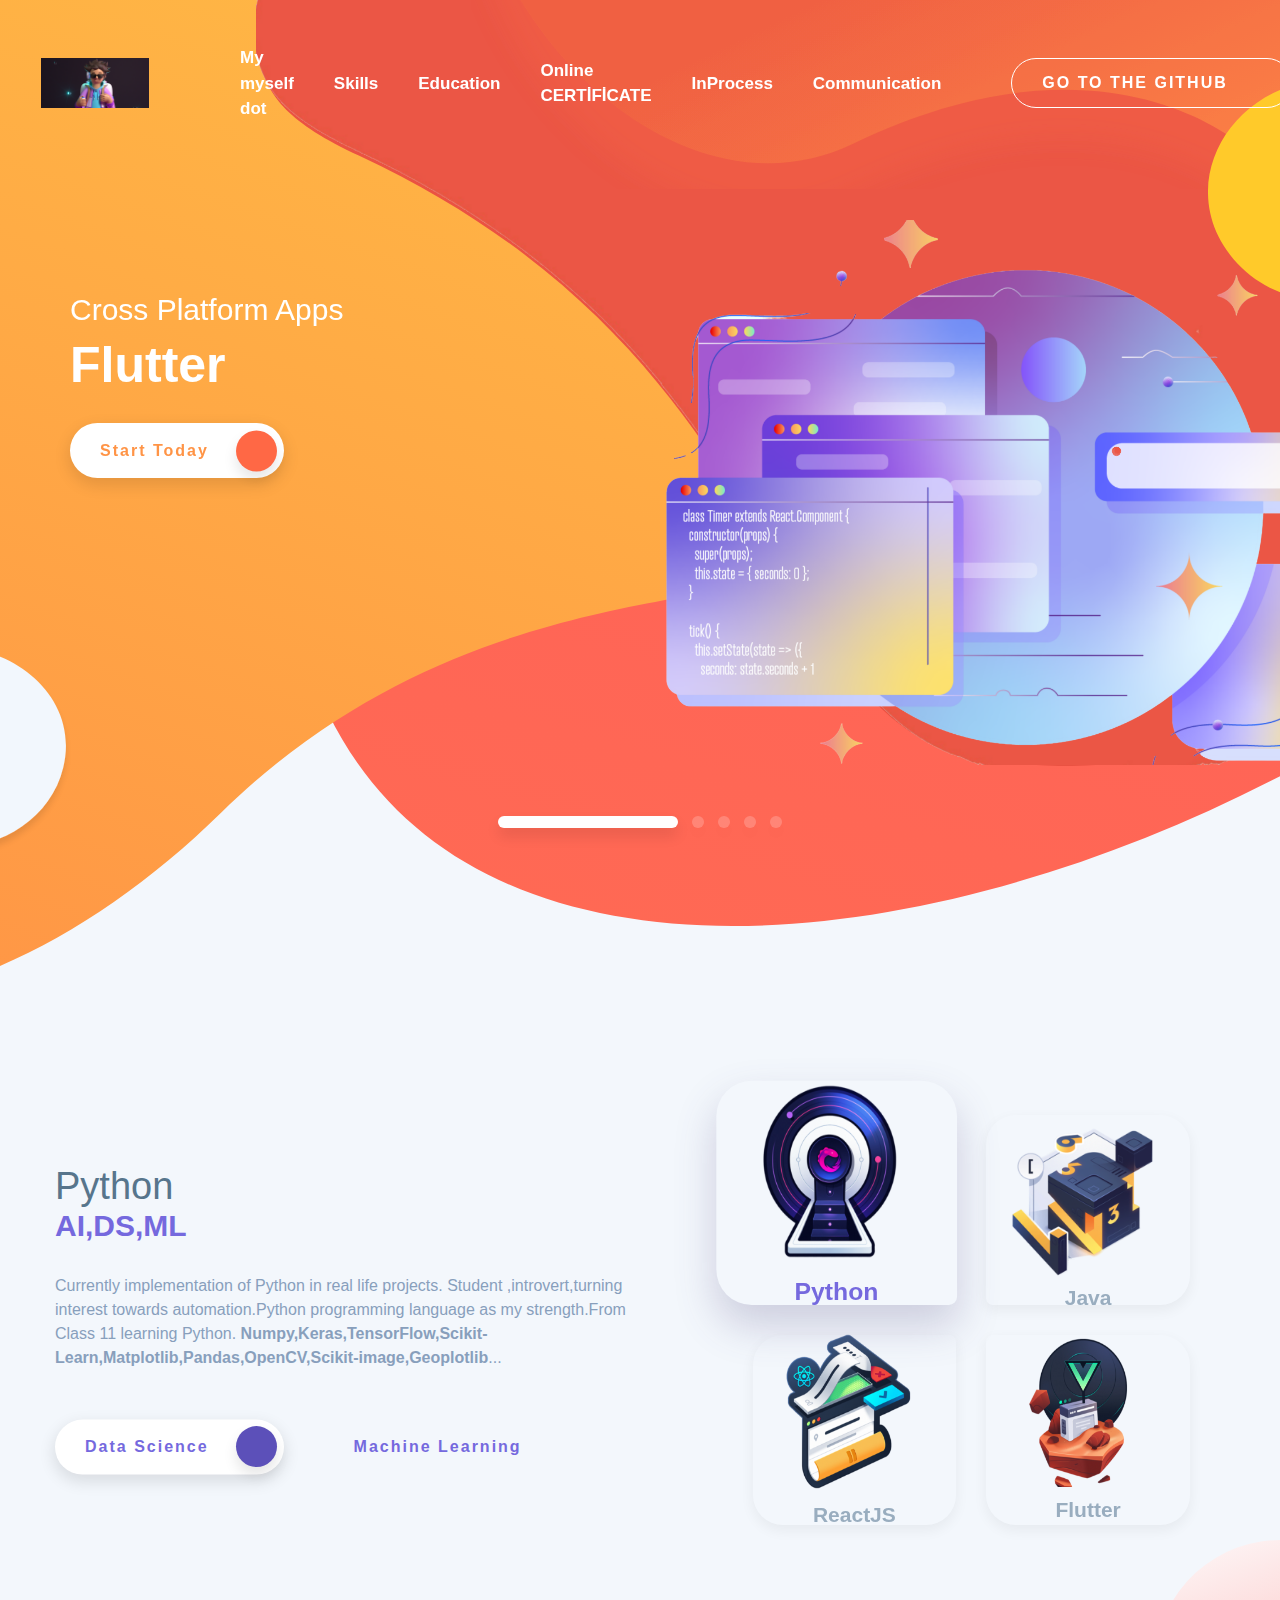
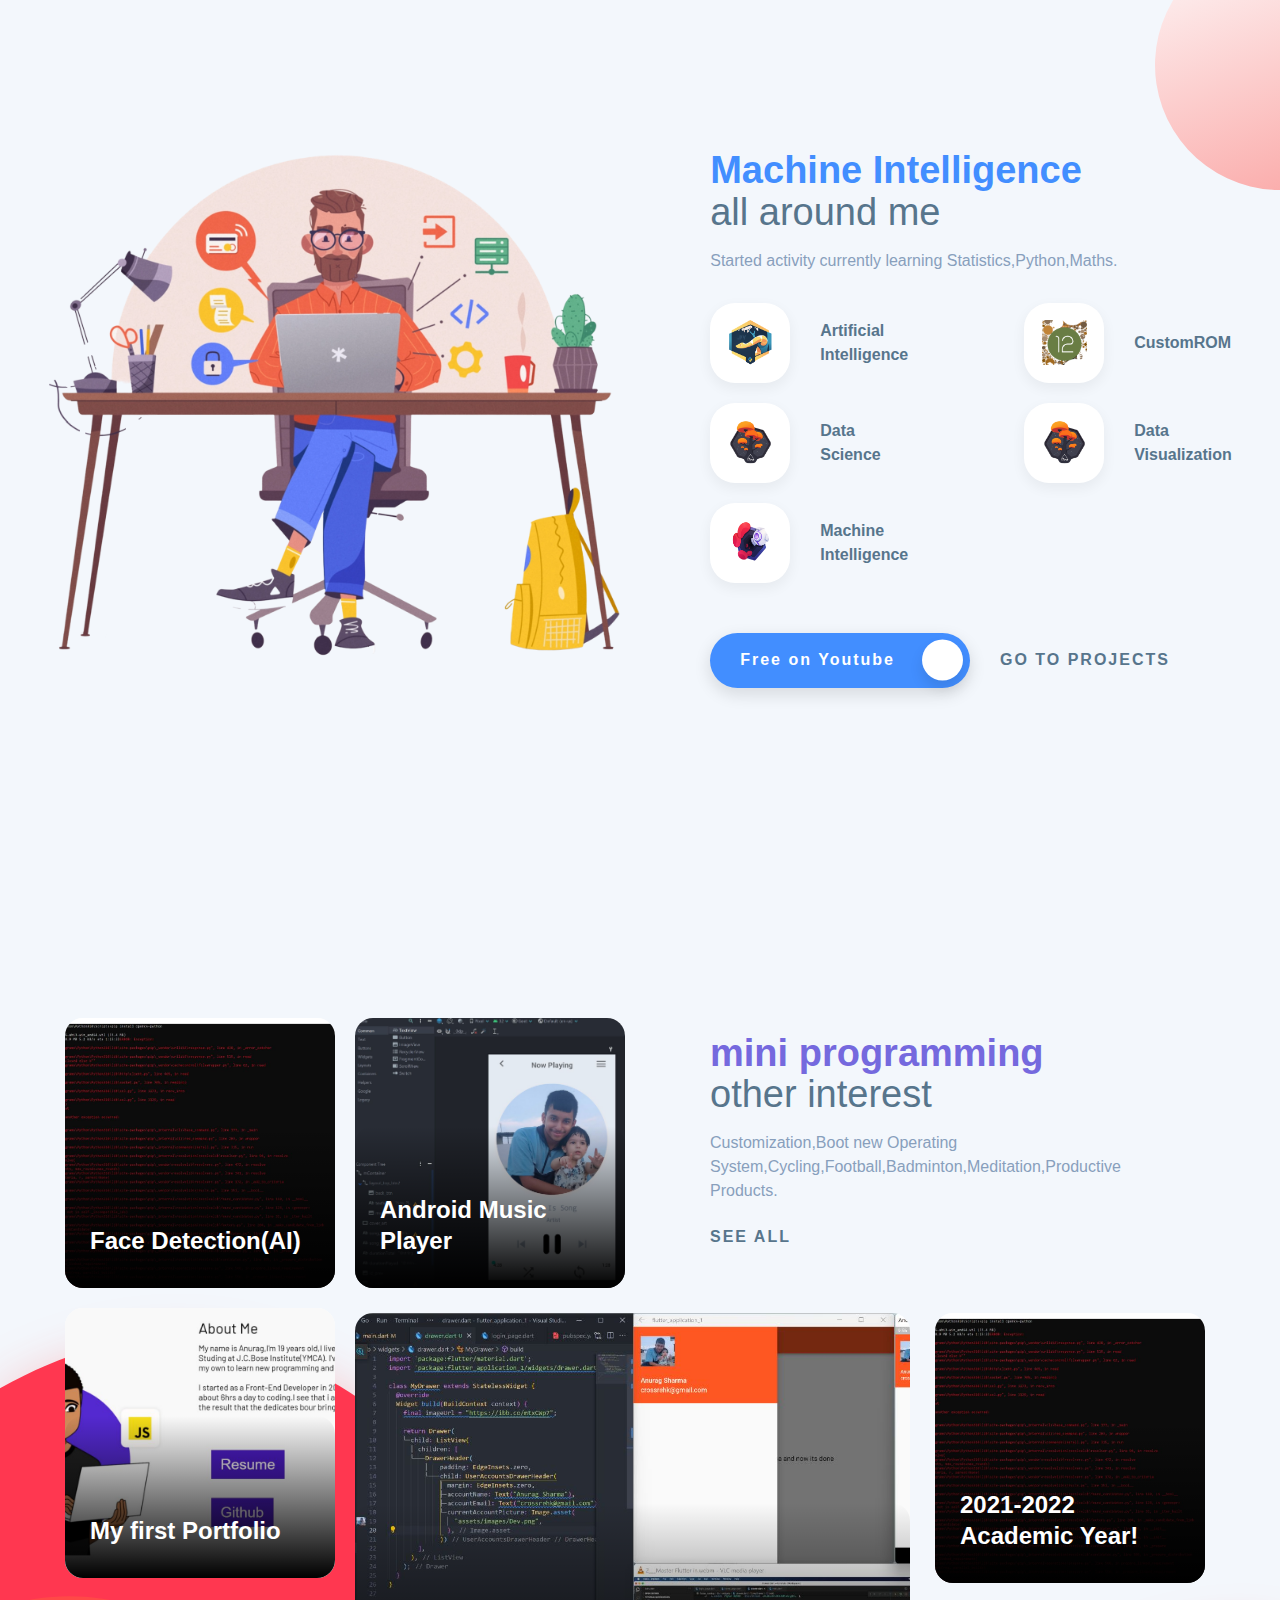
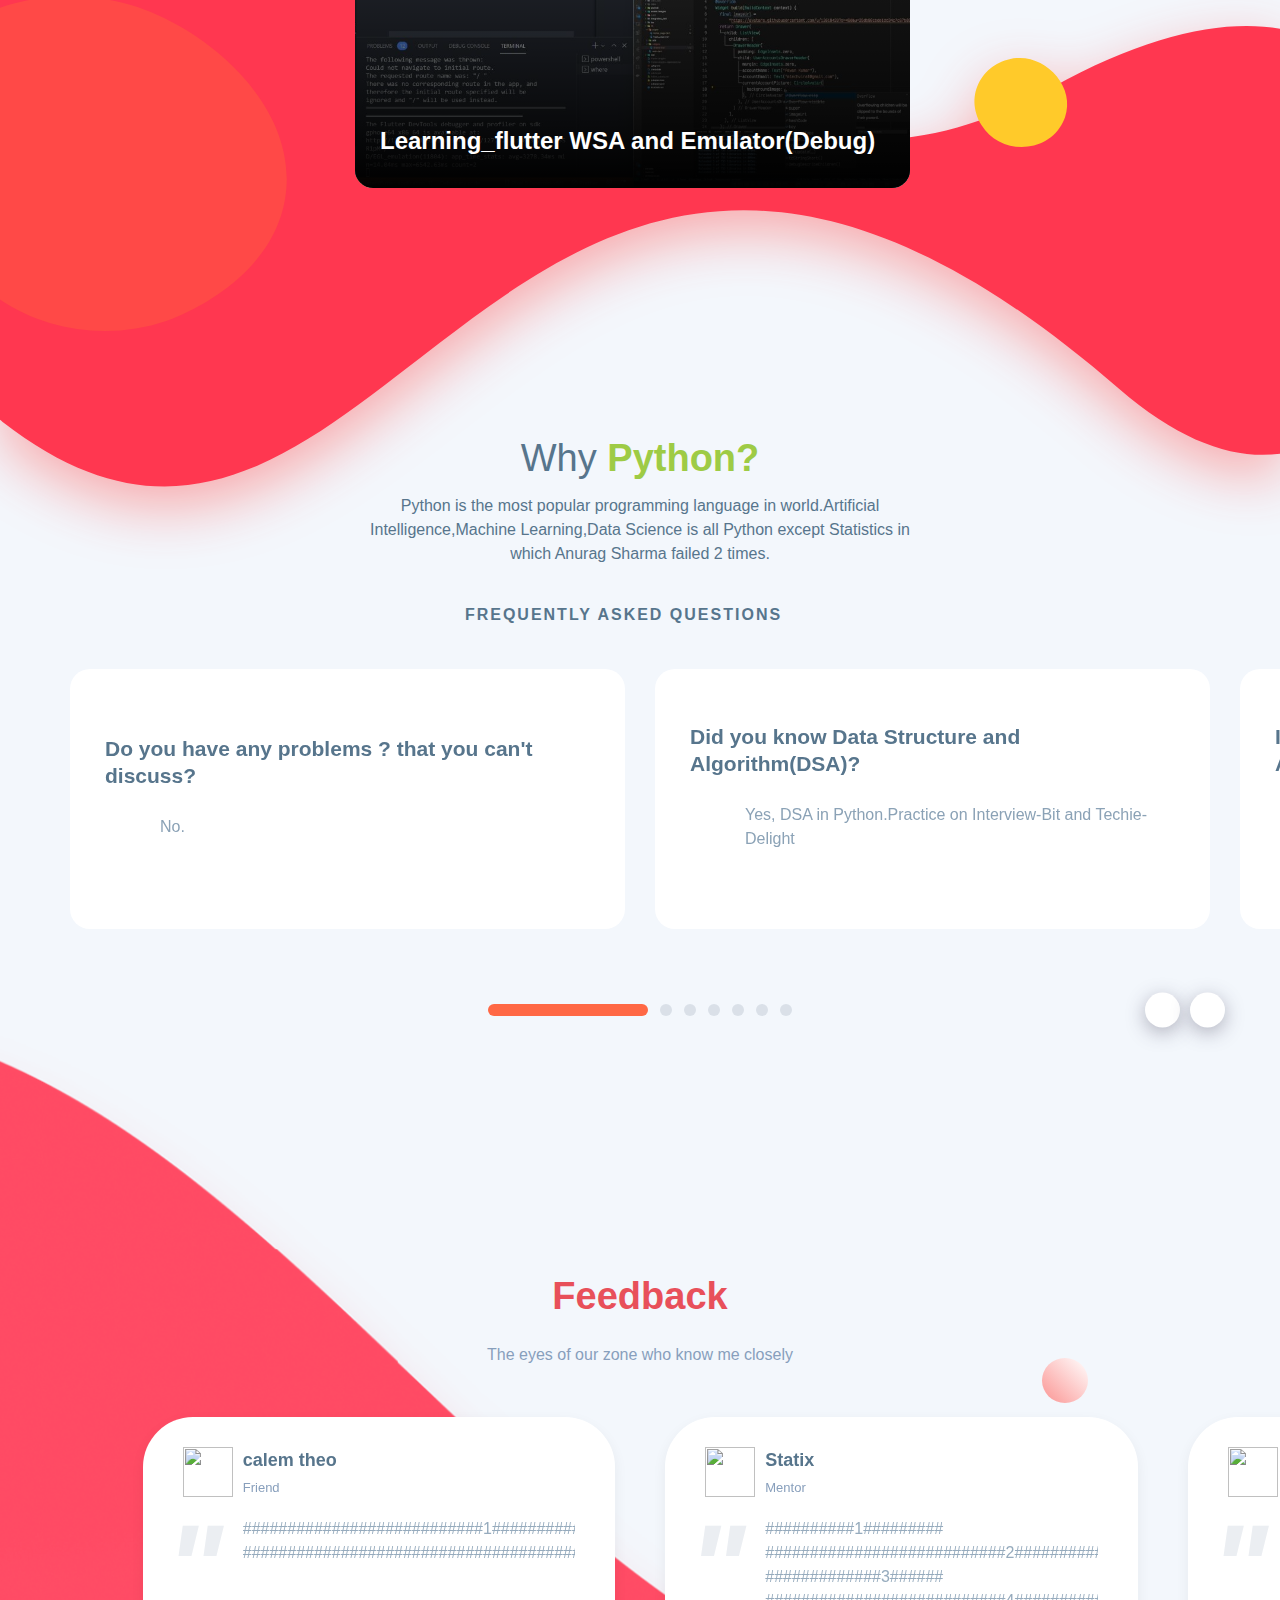
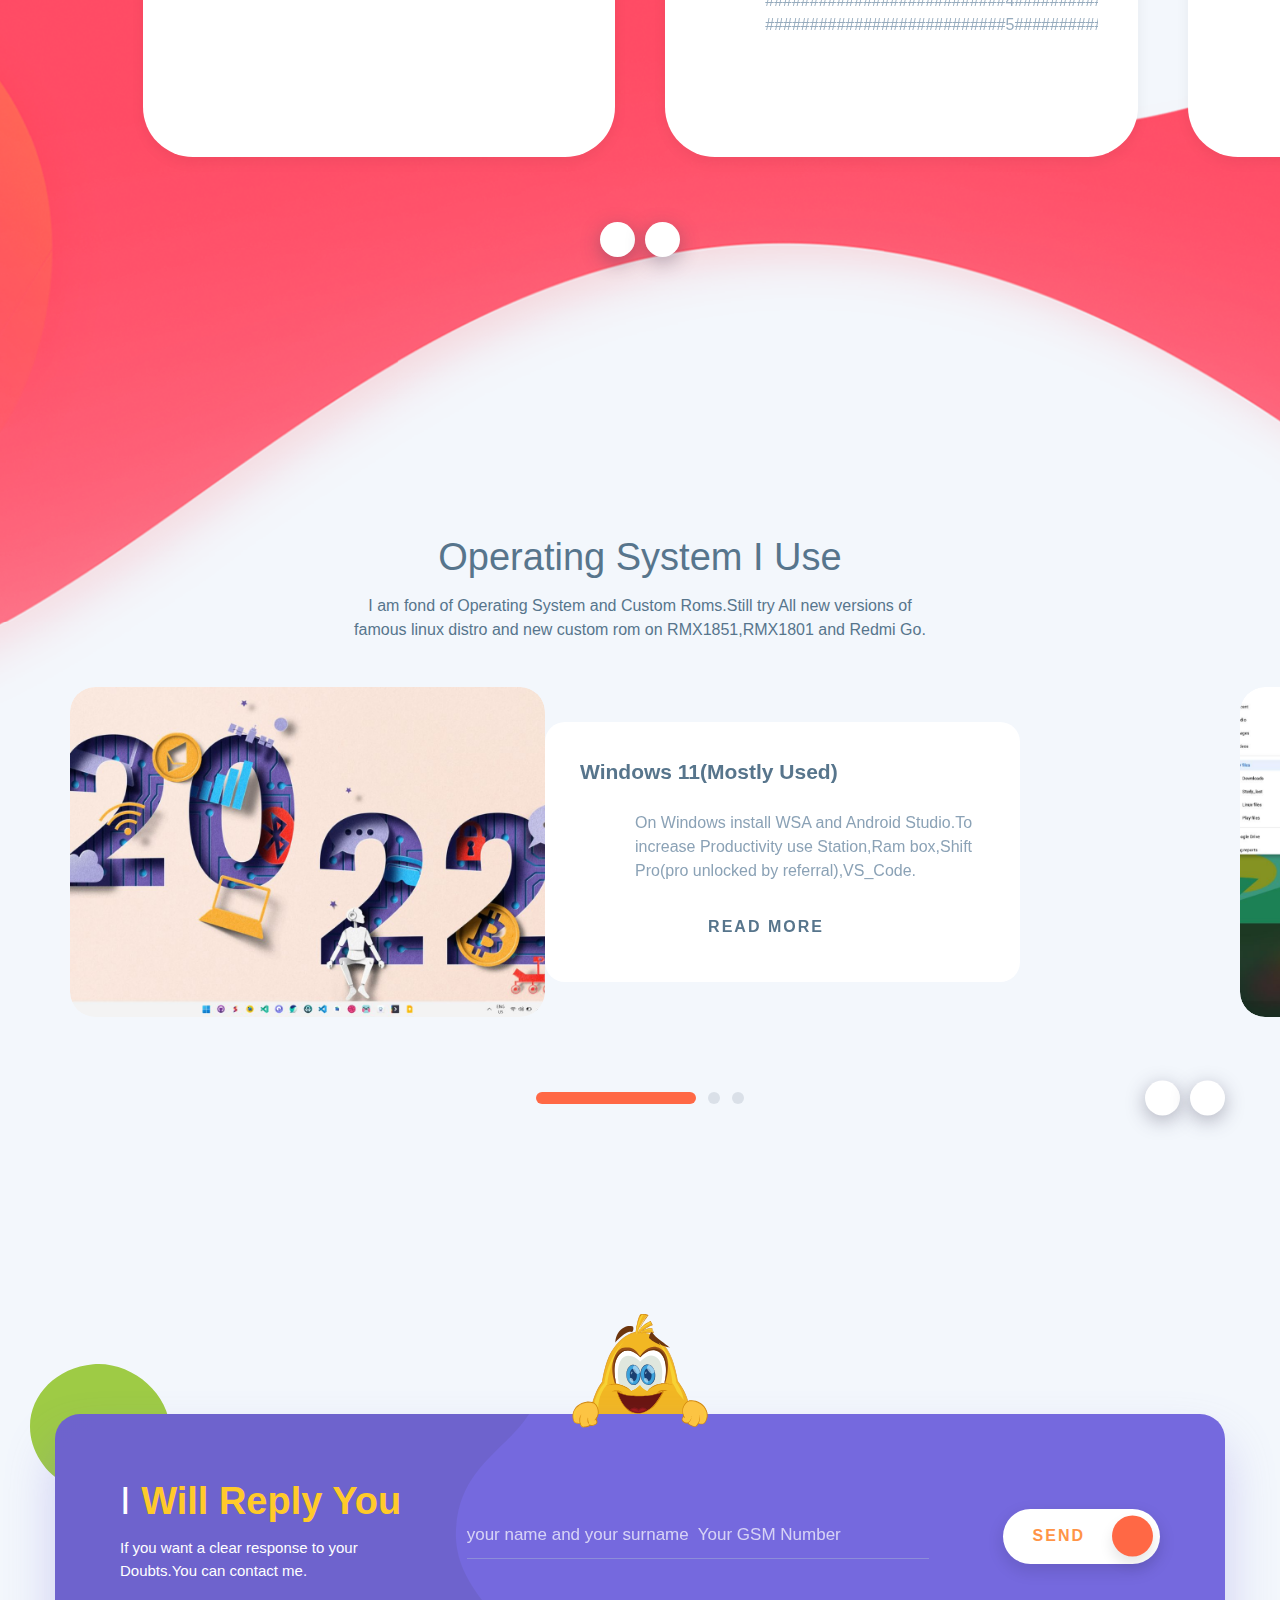
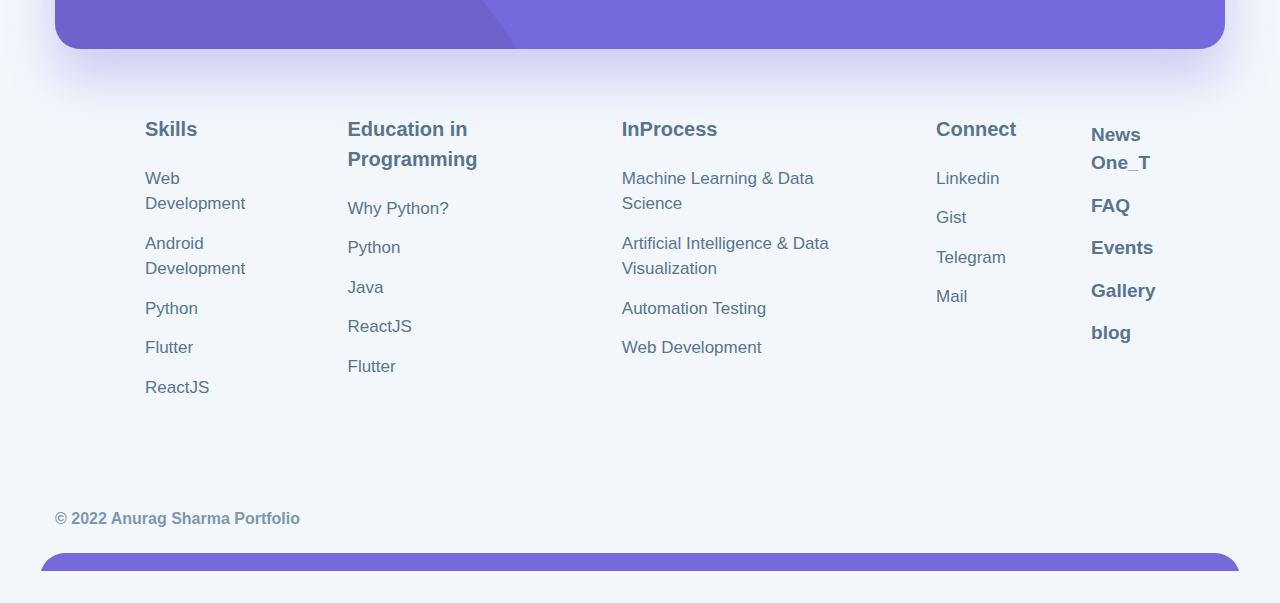
==== commit 178e03d8: "Update index.html" ====
--- a/index.html
+++ b/index.html
@@ -72,7 +72,7 @@
 <header class="header ">
 <div class="custom-container">
 <div class="header__wrp">
-<a href="####main######" title="Minidil Eskisehir" class="header-logo">
+<a href="https://crossstack-q.github.io/Dev/" title="Anurag" class="header-logo">
 <img src="./try45_files/logo_white.png" alt="Minidil Eskisehir" class="header-logo__img">
 <img src="./try45_files/logo_colored.png" alt="Minidil Eskisehir" class="header-logo__img logo--reverse">
 </a>
@@ -93,7 +93,7 @@
 <div class="menu-hover__wrp js-menu-hover-wrp">
 <div class="menu-hover__inner js-menu-hover-inner d-flex">
 <div class="menu-hover-links">
-<a href="########main#########" title="Web Development" class="menu-hover-links__item button button--arrow-long colored-gray" data-key="2">
+<a href="########webdevelopment#########" title="Web Development" class="menu-hover-links__item button button--arrow-long colored-gray" data-key="2">
 <span class="button__wrp">
 <span class="button__txt"><font style="vertical-align: inherit;"><font style="vertical-align: inherit;">Web Development</font></font></span>
 <span class="button__icon">
@@ -2662,4 +2662,4 @@
 </script>
 
 
-<div id="jivo-iframe-container" style="opacity: 0; visibility: hidden; width: 0px; height: 0px; overflow: hidden;"><iframe src="javascript:void(0)" allow="autoplay" title="Jivochat" name="jivo_container" id="jivo_container" frameborder="no" src="./try45_files/saved_resource.html"></iframe></div><div id="goog-gt-tt" class="skiptranslate" dir="ltr"><div style="padding: 8px;"><div><div class="logo"><img src="./try45_files/translate_24dp.png" width="20" height="20" alt="Google Translate"></div></div></div><div class="top" style="padding: 8px; float: left; width: 100%;"><h1 class="title gray">Original text</h1></div><div class="middle" style="padding: 8px;"><div class="original-text"></div></div><div class="bottom" style="padding: 8px;"><div class="activity-links"><span class="activity-link">Contribute a better translation</span><span class="activity-link"></span></div><div class="started-activity-container"><hr style="color: #CCC; background-color: #CCC; height: 1px; border: none;"><div class="activity-root"></div></div></div><div class="status-message" style="display: none;"></div></div><jdiv><jdiv class="globalClass_de83"><jdiv style="animation: 300ms cubic-bezier(0.39, 0.24, 0.21, 0.99) 0s 1 normal both running Label_CLOSE_WIDGET_360b; display: block; z-index: 2147483646; position: fixed;"><jdiv class="label_7566 _bottom_fffc notranslate" id="jvlabelWrap" style="background: linear-gradient(95deg, rgb(255, 126, 0) 20%, rgb(201, 38, 74) 80%); right: 30px; bottom: 0px;"><jdiv class="hoverl_1063"><jdiv class="lbContainer_9c93"></jdiv></jdiv><jdiv class="text_86b3 _noAd_7aa5 contentTransitionWrap_9ac9" style="font-size: 15px; font-family: Arial, Arial; font-style: normal; color: rgb(240, 241, 241);">Bize yazın, çevrimiçiyiz!</jdiv><jdiv class="leafCont_db03"><jdiv class="leaf_2cee _bottom_ce7f"><jdiv class="cssLeaf_d53b" style="background-image: url(&quot;data:image/svg+xml,%3Csvg%20xmlns%3D%22http%3A%2F%2Fwww.w3.org%2F2000%2Fsvg%22%20width%3D%2232%22%20height%3D%2240%22%20viewBox%3D%220%200%2032%2040%22%3E%0A%20%20%20%20%3Cg%20fill%3D%22none%22%20fill-rule%3D%22evenodd%22%3E%0A%20%20%20%20%20%20%20%20%3Cpath%20fill%3D%22%23c9264a%22%20d%3D%22M0%200h9.02L32%2033.196V40H0z%22%2F%3E%0A%20%20%20%20%20%20%20%20%3Cpath%20fill%3D%22%2318C139%22%20d%3D%22M9%200c3.581.05%2023%205.426%2023%2033.08v.03C18.922%2030.751%209%2019.311%209%205.554V0z%22%2F%3E%0A%20%20%20%20%3C%2Fg%3E%0A%3C%2Fsvg%3E%0A&quot;);"></jdiv></jdiv></jdiv><jdiv class="copyContainer_c803"><jdiv class="copyright_fa90 _bottom_22ff" style="background: linear-gradient(95deg, rgb(255, 126, 0) 20%, rgb(201, 38, 74) 80%);"><jdiv class="text_ed50" style="color: rgb(240, 241, 241);"><a href="https://www.jivochat.com.tr/i_sa/?utm_source=www.minidil.com&amp;utm_medium=link&amp;utm_content=label_tooltip&amp;utm_campaign=from_widget" rel="nofollow noopener" target="_blank" class="link_8980">Canlı Destek Sağlayıcısı <jdiv class="logoIcon_48b6" style="background-image: url(&quot;data:image/svg+xml,%3Csvg%20xmlns%3D%22http%3A%2F%2Fwww.w3.org%2F2000%2Fsvg%22%20width%3D%22108%22%20height%3D%2236%22%20viewBox%3D%220%200%20108%2036%22%3E%0A%20%20%20%20%3Cg%3E%0A%20%20%20%20%20%20%20%20%3Cpath%20fill%3D%22%23F0F1F1%22%20fill-rule%3D%22evenodd%22%20d%3D%22M6.342%2011.967H.957c-.2%200-.4%200-.6.2%200%20.2-.198.2-.198.4v1.993c0%20.2%200%20.4.198.6.2.198.4.198.6.198h2.79v14.36c0%201.397-1.196%202.594-2.392%202.594h-.4c-.2%200-.398%200-.598.2-.2.2-.2.398-.2.598v1.994c0%20.2%200%20.4.2.6.2.198.4.198.6.198h.198c3.192%200%205.785-2.792%205.785-5.984V12.566c0-.2%200-.4-.2-.6h-.398m6.98%200H11.33c-.2%200-.2%200-.4.2s-.2.2-.2.4v14.76c0%20.2%200%20.398.2.598.2.2.4.2.598.2h1.795c.2%200%20.4%200%20.598-.2.2-.2.2-.4.2-.598v-14.76c0-.2%200-.4-.198-.6h-.6m17.154%200H28.88c-.598%200-.997.2-.997.4l-4.388%209.973-4.188-9.974c0-.4-.4-.4-.6-.4h-1.993c-.4%200-.598%200-.598.2-.2.2-.2.4%200%20.6l6.78%2015.357c.2.2.4.4.6.4h.2c.198%200%20.597-.2.597-.4l6.782-15.358c.2-.2.2-.4%200-.598-.2-.2-.4-.2-.6-.2m9.176-.4c-2.193.002-3.988.8-5.584%202.594-1.595%201.597-2.393%203.592-2.393%205.985%200%202.393.798%204.388%202.393%205.984%201.596%201.794%203.39%202.592%205.585%202.592s3.99-.798%205.586-2.593c1.596-1.796%202.394-3.79%202.394-5.985%200-2.393-.798-4.388-2.394-5.984-1.596-1.794-3.59-2.591-5.585-2.591m3.193%2012.165c-.798.998-1.995%201.596-3.192%201.596-1.395%200-2.392-.398-3.39-1.395-.797-.998-1.396-2.194-1.396-3.79%200-1.396.4-2.792%201.397-3.59.798-.997%201.995-1.396%203.39-1.396%201.398%200%202.395.398%203.193%201.395.797.997%201.396%202.194%201.396%203.59s-.6%202.593-1.397%203.59m19.147-.598c-.398-.4-.797-.2-.997%200l-.4.4-.597.597c-.2.2-.4.2-.6.4-.198.2-.597.398-.796.398-.4%200-.6.2-.998.2-1.396%200-2.393-.6-3.19-1.596-.8-.998-1.397-2.194-1.397-3.79%200-1.396.4-2.792%201.396-3.79.998-.997%201.996-1.396%203.392-1.396%201.197%200%202.194.6%203.19%201.596.4.4.8.4.998.2l1.197-1.197s0-.4-.4-.8c-1.395-1.794-3.39-2.79-5.584-2.79-2.194-.002-3.99.796-5.584%202.59-1.597%201.597-2.395%203.592-2.395%205.985%200%202.393.798%204.388%202.394%206.183%201.594%201.596%203.39%202.394%205.583%202.394%202.593%200%204.588-1.197%205.984-3.39.2-.4.2-.8-.2-1.198l-.997-.997m11.57-11.569c-1.597%200-2.993.6-4.59%201.796V4.986c0-.2%200-.4-.198-.598-.2-.2-.4-.2-.6-.2H66.38c-.2%200-.398%200-.598.2-.2.2-.2.4-.2.598v22.54c0%20.198%200%20.398.2.597.2.2.4.2.598.2h1.796c.598%200%20.797-.2.797-.798V17.353c.2-.6.8-.998%201.398-1.596.797-.598%201.795-.798%202.792-.798.997%200%201.795.398%202.393%201.196.6.798.798%201.795.798%203.19v8.378c0%20.2%200%20.4.2.6.2.198.4.198.6.198h1.794c.2%200%20.4%200%20.6-.2.198-.2.198-.398.198-.598v-8.177c-.2-5.386-2.194-7.979-6.183-7.979m20.144%201.995c-.4-.798-.997-1.197-1.596-1.596-.798-.4-1.795-.598-2.992-.598-1.994%200-3.79.398-5.385.996-.398.2-.597.4-.597.998l.4%201.396c.198.598.398.798.796.598a12.823%2012.823%200%200%201%204.388-.798c.997%200%201.595.2%201.994.798.4.598.598%201.596.4%202.793l-.4-.2c-.2%200-.598-.198-1.197-.198-.4.2-.797.2-1.396.2-1.995%200-3.392.398-4.588%201.395-1.197.997-1.596%202.194-1.596%203.79s.4%202.992%201.396%203.99c.998.996%202.194%201.395%203.59%201.395%201.796%200%203.39-.598%204.787-1.994l.398%201.196c.2.4.4.6.6.6h1.195c.2%200%20.4%200%20.6-.2.198-.2.198-.4.198-.6V18.75c0-1.198%200-2.195-.198-2.993-.2-.598-.4-1.396-.798-2.194M91.31%2023.735c-.2.4-.797.998-1.396%201.396-.798.4-1.396.6-2.194.6s-1.396-.2-1.795-.798c-.4-.4-.598-1.197-.598-1.795%200-.798.2-1.396.798-1.995.598-.4%201.396-.797%202.393-.797.598%200%201.197%200%201.795.2.6.198.997.198.997.398v2.792m16.555%202.793l-.598-1.596c-.2-.4-.4-.598-.997-.4a3.834%203.834%200%200%201-2.394.8c-.4%200-.798-.2-.997-.4-.2-.2-.4-.598-.4-1.396V14.96h4.19c.198%200%20.397%200%20.597-.2.2-.2.2-.4.2-.6v-1.594c0-.2%200-.4-.2-.6h-4.788V7.38c0-.2%200-.4-.2-.598-.2-.2-.398-.2-.598-.2h-1.994c-.2%200-.4%200-.6.2-.198.2-.198.398-.198.598v4.587h-1.795c-.4%200-.798.2-.798.798v1.396c0%20.2%200%20.4.2.6.2.2.398.2.598.2h1.795v8.975c0%201.595.2%202.792.798%203.59.598.798%201.595%201.197%202.99%201.197.8%200%201.597-.2%202.395-.4s1.396-.598%201.795-.797c.997-.2%201.197-.598.997-.997z%22%2F%3E%0A%20%20%20%20%20%20%20%20%3Cpath%20fill%3D%22%2318C139%22%20fill-rule%3D%22evenodd%22%20d%3D%22M6.94%2010.77C6.543.4.16%200%20.16%200c-.4%209.374%206.78%2010.77%206.78%2010.77z%22%2F%3E%0A%20%20%20%20%3C%2Fg%3E%0A%3C%2Fsvg%3E%0A&quot;);"></jdiv></a></jdiv><jdiv class="corner_cbea" style="border-top-color: rgb(201, 38, 74);"></jdiv></jdiv></jdiv></jdiv></jdiv><jdiv id="jivo-player" class="player_21e9"><audio preload="auto" id="jivo-sound-agent_message"><source src="https://code-eu1.jivosite.com/sounds/agent_message.mp3" type="audio/mpeg"><source src="https://code-eu1.jivosite.com/sounds/agent_message.ogg" type="audio/ogg; codecs=vorbis"><source src="https://code-eu1.jivosite.com/sounds/agent_message.wav" type="audio/wav"></audio><audio preload="auto" id="jivo-sound-notification"><source src="https://code-eu1.jivosite.com/sounds/notification.mp3" type="audio/mpeg"><source src="https://code-eu1.jivosite.com/sounds/notification.ogg" type="audio/ogg; codecs=vorbis"><source src="https://code-eu1.jivosite.com/sounds/notification.wav" type="audio/wav"></audio><audio preload="auto" id="jivo-sound-outgoing_message"><source src="https://code-eu1.jivosite.com/sounds/outgoing_message.mp3" type="audio/mpeg"><source src="https://code-eu1.jivosite.com/sounds/outgoing_message.ogg" type="audio/ogg; codecs=vorbis"><source src="https://code-eu1.jivosite.com/sounds/outgoing_message.wav" type="audio/wav"></audio></jdiv><jdiv id="jcont" style="animation: 300ms cubic-bezier(0.39, 0.24, 0.21, 0.99) 0s 1 normal both running WidgetContainer_CLOSE_WIDGET_a2ef; --right:30px; --height:496px; position: fixed; display: block; --labelwidth:60px; --labelright:30px;"><jdiv class="wrap_d700" dir="ltr" id="jivo_action"><jdiv class="closeButton_8277" id="jivo_close_button"><jdiv class="closeIcon_1e30" style="background-image: url(&quot;data:image/svg+xml,%3Csvg%20xmlns%3D%22http%3A%2F%2Fwww.w3.org%2F2000%2Fsvg%22%20width%3D%2228%22%20height%3D%2228%22%20viewBox%3D%220%200%2028%2028%22%3E%0A%20%20%20%20%3Cg%20fill%3D%22none%22%20fill-rule%3D%22evenodd%22%20transform%3D%22translate(2%202)%22%3E%0A%20%20%20%20%20%20%20%20%3Ccircle%20cx%3D%2212%22%20cy%3D%2212%22%20r%3D%2212%22%20fill%3D%22%23FFF%22%20opacity%3D%221%22%2F%3E%0A%20%20%20%20%20%20%20%20%3Ccircle%20cx%3D%2212%22%20cy%3D%2212%22%20r%3D%2212.75%22%20stroke%3D%22%23222D38%22%20stroke-width%3D%221.5%22%20opacity%3D%221%22%2F%3E%0A%20%20%20%20%20%20%20%20%3Cg%20fill%3D%22%23222D38%22%20opacity%3D%221%22%20transform%3D%22translate(6%206)%22%3E%0A%20%20%20%20%20%20%20%20%20%20%20%20%3Crect%20width%3D%221.611%22%20height%3D%2213.9%22%20x%3D%225.435%22%20y%3D%22-.941%22%20rx%3D%22.806%22%20transform%3D%22rotate(45%206.24%206.01)%22%2F%3E%0A%20%20%20%20%20%20%20%20%20%20%20%20%3Crect%20width%3D%221.611%22%20height%3D%2213.9%22%20x%3D%225.435%22%20y%3D%22-.941%22%20rx%3D%22.806%22%20transform%3D%22scale(-1%201)%20rotate(45%200%20-9.058)%22%2F%3E%0A%20%20%20%20%20%20%20%20%3C%2Fg%3E%0A%20%20%20%20%3C%2Fg%3E%0A%3C%2Fsvg%3E%0A&quot;);"></jdiv></jdiv></jdiv><jdiv class="contentWrapper_35e0"></jdiv></jdiv><jdiv class="pseudoHeight_2461"></jdiv><jdiv class="jivoMouseTrack_587b"></jdiv></jdiv></jdiv><div class="goog-te-spinner-pos"><div class="goog-te-spinner-animation"><svg xmlns="http://www.w3.org/2000/svg" class="goog-te-spinner" width="96px" height="96px" viewBox="0 0 66 66"><circle class="goog-te-spinner-path" fill="none" stroke-width="6" stroke-linecap="round" cx="33" cy="33" r="30"></circle></svg></div></div></body></html>+<div id="jivo-iframe-container" style="opacity: 0; visibility: hidden; width: 0px; height: 0px; overflow: hidden;"><iframe src="javascript:void(0)" allow="autoplay" title="Jivochat" name="jivo_container" id="jivo_container" frameborder="no" src="./try45_files/saved_resource.html"></iframe></div><div id="goog-gt-tt" class="skiptranslate" dir="ltr"><div style="padding: 8px;"><div><div class="logo"><img src="./try45_files/translate_24dp.png" width="20" height="20" alt="Google Translate"></div></div></div><div class="top" style="padding: 8px; float: left; width: 100%;"><h1 class="title gray">Original text</h1></div><div class="middle" style="padding: 8px;"><div class="original-text"></div></div><div class="bottom" style="padding: 8px;"><div class="activity-links"><span class="activity-link">Contribute a better translation</span><span class="activity-link"></span></div><div class="started-activity-container"><hr style="color: #CCC; background-color: #CCC; height: 1px; border: none;"><div class="activity-root"></div></div></div><div class="status-message" style="display: none;"></div></div><jdiv><jdiv class="globalClass_de83"><jdiv style="animation: 300ms cubic-bezier(0.39, 0.24, 0.21, 0.99) 0s 1 normal both running Label_CLOSE_WIDGET_360b; display: block; z-index: 2147483646; position: fixed;"><jdiv hidden disabled class="label_7566 _bottom_fffc notranslate" id="jvlabelWrap" style="background: linear-gradient(95deg, rgb(255, 126, 0) 20%, rgb(201, 38, 74) 80%); right: 30px; bottom: 0px;"><jdiv class="hoverl_1063"><jdiv class="lbContainer_9c93"></jdiv></jdiv><jdiv class="text_86b3 _noAd_7aa5 contentTransitionWrap_9ac9" style="font-size: 15px; font-family: Arial, Arial; font-style: normal; color: rgb(240, 241, 241);">Bize yazın, çevrimiçiyiz!</jdiv><jdiv class="leafCont_db03"><jdiv class="leaf_2cee _bottom_ce7f"><jdiv class="cssLeaf_d53b" style="background-image: url(&quot;data:image/svg+xml,%3Csvg%20xmlns%3D%22http%3A%2F%2Fwww.w3.org%2F2000%2Fsvg%22%20width%3D%2232%22%20height%3D%2240%22%20viewBox%3D%220%200%2032%2040%22%3E%0A%20%20%20%20%3Cg%20fill%3D%22none%22%20fill-rule%3D%22evenodd%22%3E%0A%20%20%20%20%20%20%20%20%3Cpath%20fill%3D%22%23c9264a%22%20d%3D%22M0%200h9.02L32%2033.196V40H0z%22%2F%3E%0A%20%20%20%20%20%20%20%20%3Cpath%20fill%3D%22%2318C139%22%20d%3D%22M9%200c3.581.05%2023%205.426%2023%2033.08v.03C18.922%2030.751%209%2019.311%209%205.554V0z%22%2F%3E%0A%20%20%20%20%3C%2Fg%3E%0A%3C%2Fsvg%3E%0A&quot;);"></jdiv></jdiv></jdiv><jdiv class="copyContainer_c803"><jdiv class="copyright_fa90 _bottom_22ff" style="background: linear-gradient(95deg, rgb(255, 126, 0) 20%, rgb(201, 38, 74) 80%);"><jdiv class="text_ed50" style="color: rgb(240, 241, 241);"><a href="https://www.jivochat.com.tr/i_sa/?utm_source=www.minidil.com&amp;utm_medium=link&amp;utm_content=label_tooltip&amp;utm_campaign=from_widget" rel="nofollow noopener" target="_blank" class="link_8980">Canlı Destek Sağlayıcısı <jdiv class="logoIcon_48b6" style="background-image: url(&quot;data:image/svg+xml,%3Csvg%20xmlns%3D%22http%3A%2F%2Fwww.w3.org%2F2000%2Fsvg%22%20width%3D%22108%22%20height%3D%2236%22%20viewBox%3D%220%200%20108%2036%22%3E%0A%20%20%20%20%3Cg%3E%0A%20%20%20%20%20%20%20%20%3Cpath%20fill%3D%22%23F0F1F1%22%20fill-rule%3D%22evenodd%22%20d%3D%22M6.342%2011.967H.957c-.2%200-.4%200-.6.2%200%20.2-.198.2-.198.4v1.993c0%20.2%200%20.4.198.6.2.198.4.198.6.198h2.79v14.36c0%201.397-1.196%202.594-2.392%202.594h-.4c-.2%200-.398%200-.598.2-.2.2-.2.398-.2.598v1.994c0%20.2%200%20.4.2.6.2.198.4.198.6.198h.198c3.192%200%205.785-2.792%205.785-5.984V12.566c0-.2%200-.4-.2-.6h-.398m6.98%200H11.33c-.2%200-.2%200-.4.2s-.2.2-.2.4v14.76c0%20.2%200%20.398.2.598.2.2.4.2.598.2h1.795c.2%200%20.4%200%20.598-.2.2-.2.2-.4.2-.598v-14.76c0-.2%200-.4-.198-.6h-.6m17.154%200H28.88c-.598%200-.997.2-.997.4l-4.388%209.973-4.188-9.974c0-.4-.4-.4-.6-.4h-1.993c-.4%200-.598%200-.598.2-.2.2-.2.4%200%20.6l6.78%2015.357c.2.2.4.4.6.4h.2c.198%200%20.597-.2.597-.4l6.782-15.358c.2-.2.2-.4%200-.598-.2-.2-.4-.2-.6-.2m9.176-.4c-2.193.002-3.988.8-5.584%202.594-1.595%201.597-2.393%203.592-2.393%205.985%200%202.393.798%204.388%202.393%205.984%201.596%201.794%203.39%202.592%205.585%202.592s3.99-.798%205.586-2.593c1.596-1.796%202.394-3.79%202.394-5.985%200-2.393-.798-4.388-2.394-5.984-1.596-1.794-3.59-2.591-5.585-2.591m3.193%2012.165c-.798.998-1.995%201.596-3.192%201.596-1.395%200-2.392-.398-3.39-1.395-.797-.998-1.396-2.194-1.396-3.79%200-1.396.4-2.792%201.397-3.59.798-.997%201.995-1.396%203.39-1.396%201.398%200%202.395.398%203.193%201.395.797.997%201.396%202.194%201.396%203.59s-.6%202.593-1.397%203.59m19.147-.598c-.398-.4-.797-.2-.997%200l-.4.4-.597.597c-.2.2-.4.2-.6.4-.198.2-.597.398-.796.398-.4%200-.6.2-.998.2-1.396%200-2.393-.6-3.19-1.596-.8-.998-1.397-2.194-1.397-3.79%200-1.396.4-2.792%201.396-3.79.998-.997%201.996-1.396%203.392-1.396%201.197%200%202.194.6%203.19%201.596.4.4.8.4.998.2l1.197-1.197s0-.4-.4-.8c-1.395-1.794-3.39-2.79-5.584-2.79-2.194-.002-3.99.796-5.584%202.59-1.597%201.597-2.395%203.592-2.395%205.985%200%202.393.798%204.388%202.394%206.183%201.594%201.596%203.39%202.394%205.583%202.394%202.593%200%204.588-1.197%205.984-3.39.2-.4.2-.8-.2-1.198l-.997-.997m11.57-11.569c-1.597%200-2.993.6-4.59%201.796V4.986c0-.2%200-.4-.198-.598-.2-.2-.4-.2-.6-.2H66.38c-.2%200-.398%200-.598.2-.2.2-.2.4-.2.598v22.54c0%20.198%200%20.398.2.597.2.2.4.2.598.2h1.796c.598%200%20.797-.2.797-.798V17.353c.2-.6.8-.998%201.398-1.596.797-.598%201.795-.798%202.792-.798.997%200%201.795.398%202.393%201.196.6.798.798%201.795.798%203.19v8.378c0%20.2%200%20.4.2.6.2.198.4.198.6.198h1.794c.2%200%20.4%200%20.6-.2.198-.2.198-.398.198-.598v-8.177c-.2-5.386-2.194-7.979-6.183-7.979m20.144%201.995c-.4-.798-.997-1.197-1.596-1.596-.798-.4-1.795-.598-2.992-.598-1.994%200-3.79.398-5.385.996-.398.2-.597.4-.597.998l.4%201.396c.198.598.398.798.796.598a12.823%2012.823%200%200%201%204.388-.798c.997%200%201.595.2%201.994.798.4.598.598%201.596.4%202.793l-.4-.2c-.2%200-.598-.198-1.197-.198-.4.2-.797.2-1.396.2-1.995%200-3.392.398-4.588%201.395-1.197.997-1.596%202.194-1.596%203.79s.4%202.992%201.396%203.99c.998.996%202.194%201.395%203.59%201.395%201.796%200%203.39-.598%204.787-1.994l.398%201.196c.2.4.4.6.6.6h1.195c.2%200%20.4%200%20.6-.2.198-.2.198-.4.198-.6V18.75c0-1.198%200-2.195-.198-2.993-.2-.598-.4-1.396-.798-2.194M91.31%2023.735c-.2.4-.797.998-1.396%201.396-.798.4-1.396.6-2.194.6s-1.396-.2-1.795-.798c-.4-.4-.598-1.197-.598-1.795%200-.798.2-1.396.798-1.995.598-.4%201.396-.797%202.393-.797.598%200%201.197%200%201.795.2.6.198.997.198.997.398v2.792m16.555%202.793l-.598-1.596c-.2-.4-.4-.598-.997-.4a3.834%203.834%200%200%201-2.394.8c-.4%200-.798-.2-.997-.4-.2-.2-.4-.598-.4-1.396V14.96h4.19c.198%200%20.397%200%20.597-.2.2-.2.2-.4.2-.6v-1.594c0-.2%200-.4-.2-.6h-4.788V7.38c0-.2%200-.4-.2-.598-.2-.2-.398-.2-.598-.2h-1.994c-.2%200-.4%200-.6.2-.198.2-.198.398-.198.598v4.587h-1.795c-.4%200-.798.2-.798.798v1.396c0%20.2%200%20.4.2.6.2.2.398.2.598.2h1.795v8.975c0%201.595.2%202.792.798%203.59.598.798%201.595%201.197%202.99%201.197.8%200%201.597-.2%202.395-.4s1.396-.598%201.795-.797c.997-.2%201.197-.598.997-.997z%22%2F%3E%0A%20%20%20%20%20%20%20%20%3Cpath%20fill%3D%22%2318C139%22%20fill-rule%3D%22evenodd%22%20d%3D%22M6.94%2010.77C6.543.4.16%200%20.16%200c-.4%209.374%206.78%2010.77%206.78%2010.77z%22%2F%3E%0A%20%20%20%20%3C%2Fg%3E%0A%3C%2Fsvg%3E%0A&quot;);"></jdiv></a></jdiv><jdiv class="corner_cbea" style="border-top-color: rgb(201, 38, 74);"></jdiv></jdiv></jdiv></jdiv></jdiv><jdiv id="jivo-player" class="player_21e9"><audio preload="auto" id="jivo-sound-agent_message"><source src="https://code-eu1.jivosite.com/sounds/agent_message.mp3" type="audio/mpeg"><source src="https://code-eu1.jivosite.com/sounds/agent_message.ogg" type="audio/ogg; codecs=vorbis"><source src="https://code-eu1.jivosite.com/sounds/agent_message.wav" type="audio/wav"></audio><audio preload="auto" id="jivo-sound-notification"><source src="https://code-eu1.jivosite.com/sounds/notification.mp3" type="audio/mpeg"><source src="https://code-eu1.jivosite.com/sounds/notification.ogg" type="audio/ogg; codecs=vorbis"><source src="https://code-eu1.jivosite.com/sounds/notification.wav" type="audio/wav"></audio><audio preload="auto" id="jivo-sound-outgoing_message"><source src="https://code-eu1.jivosite.com/sounds/outgoing_message.mp3" type="audio/mpeg"><source src="https://code-eu1.jivosite.com/sounds/outgoing_message.ogg" type="audio/ogg; codecs=vorbis"><source src="https://code-eu1.jivosite.com/sounds/outgoing_message.wav" type="audio/wav"></audio></jdiv><jdiv id="jcont" style="animation: 300ms cubic-bezier(0.39, 0.24, 0.21, 0.99) 0s 1 normal both running WidgetContainer_CLOSE_WIDGET_a2ef; --right:30px; --height:496px; position: fixed; display: block; --labelwidth:60px; --labelright:30px;"><jdiv class="wrap_d700" dir="ltr" id="jivo_action"><jdiv class="closeButton_8277" id="jivo_close_button"><jdiv class="closeIcon_1e30" style="background-image: url(&quot;data:image/svg+xml,%3Csvg%20xmlns%3D%22http%3A%2F%2Fwww.w3.org%2F2000%2Fsvg%22%20width%3D%2228%22%20height%3D%2228%22%20viewBox%3D%220%200%2028%2028%22%3E%0A%20%20%20%20%3Cg%20fill%3D%22none%22%20fill-rule%3D%22evenodd%22%20transform%3D%22translate(2%202)%22%3E%0A%20%20%20%20%20%20%20%20%3Ccircle%20cx%3D%2212%22%20cy%3D%2212%22%20r%3D%2212%22%20fill%3D%22%23FFF%22%20opacity%3D%221%22%2F%3E%0A%20%20%20%20%20%20%20%20%3Ccircle%20cx%3D%2212%22%20cy%3D%2212%22%20r%3D%2212.75%22%20stroke%3D%22%23222D38%22%20stroke-width%3D%221.5%22%20opacity%3D%221%22%2F%3E%0A%20%20%20%20%20%20%20%20%3Cg%20fill%3D%22%23222D38%22%20opacity%3D%221%22%20transform%3D%22translate(6%206)%22%3E%0A%20%20%20%20%20%20%20%20%20%20%20%20%3Crect%20width%3D%221.611%22%20height%3D%2213.9%22%20x%3D%225.435%22%20y%3D%22-.941%22%20rx%3D%22.806%22%20transform%3D%22rotate(45%206.24%206.01)%22%2F%3E%0A%20%20%20%20%20%20%20%20%20%20%20%20%3Crect%20width%3D%221.611%22%20height%3D%2213.9%22%20x%3D%225.435%22%20y%3D%22-.941%22%20rx%3D%22.806%22%20transform%3D%22scale(-1%201)%20rotate(45%200%20-9.058)%22%2F%3E%0A%20%20%20%20%20%20%20%20%3C%2Fg%3E%0A%20%20%20%20%3C%2Fg%3E%0A%3C%2Fsvg%3E%0A&quot;);"></jdiv></jdiv></jdiv><jdiv class="contentWrapper_35e0"></jdiv></jdiv><jdiv class="pseudoHeight_2461"></jdiv><jdiv class="jivoMouseTrack_587b"></jdiv></jdiv></jdiv><div class="goog-te-spinner-pos"><div class="goog-te-spinner-animation"><svg xmlns="http://www.w3.org/2000/svg" class="goog-te-spinner" width="96px" height="96px" viewBox="0 0 66 66"><circle class="goog-te-spinner-path" fill="none" stroke-width="6" stroke-linecap="round" cx="33" cy="33" r="30"></circle></svg></div></div></body></html>
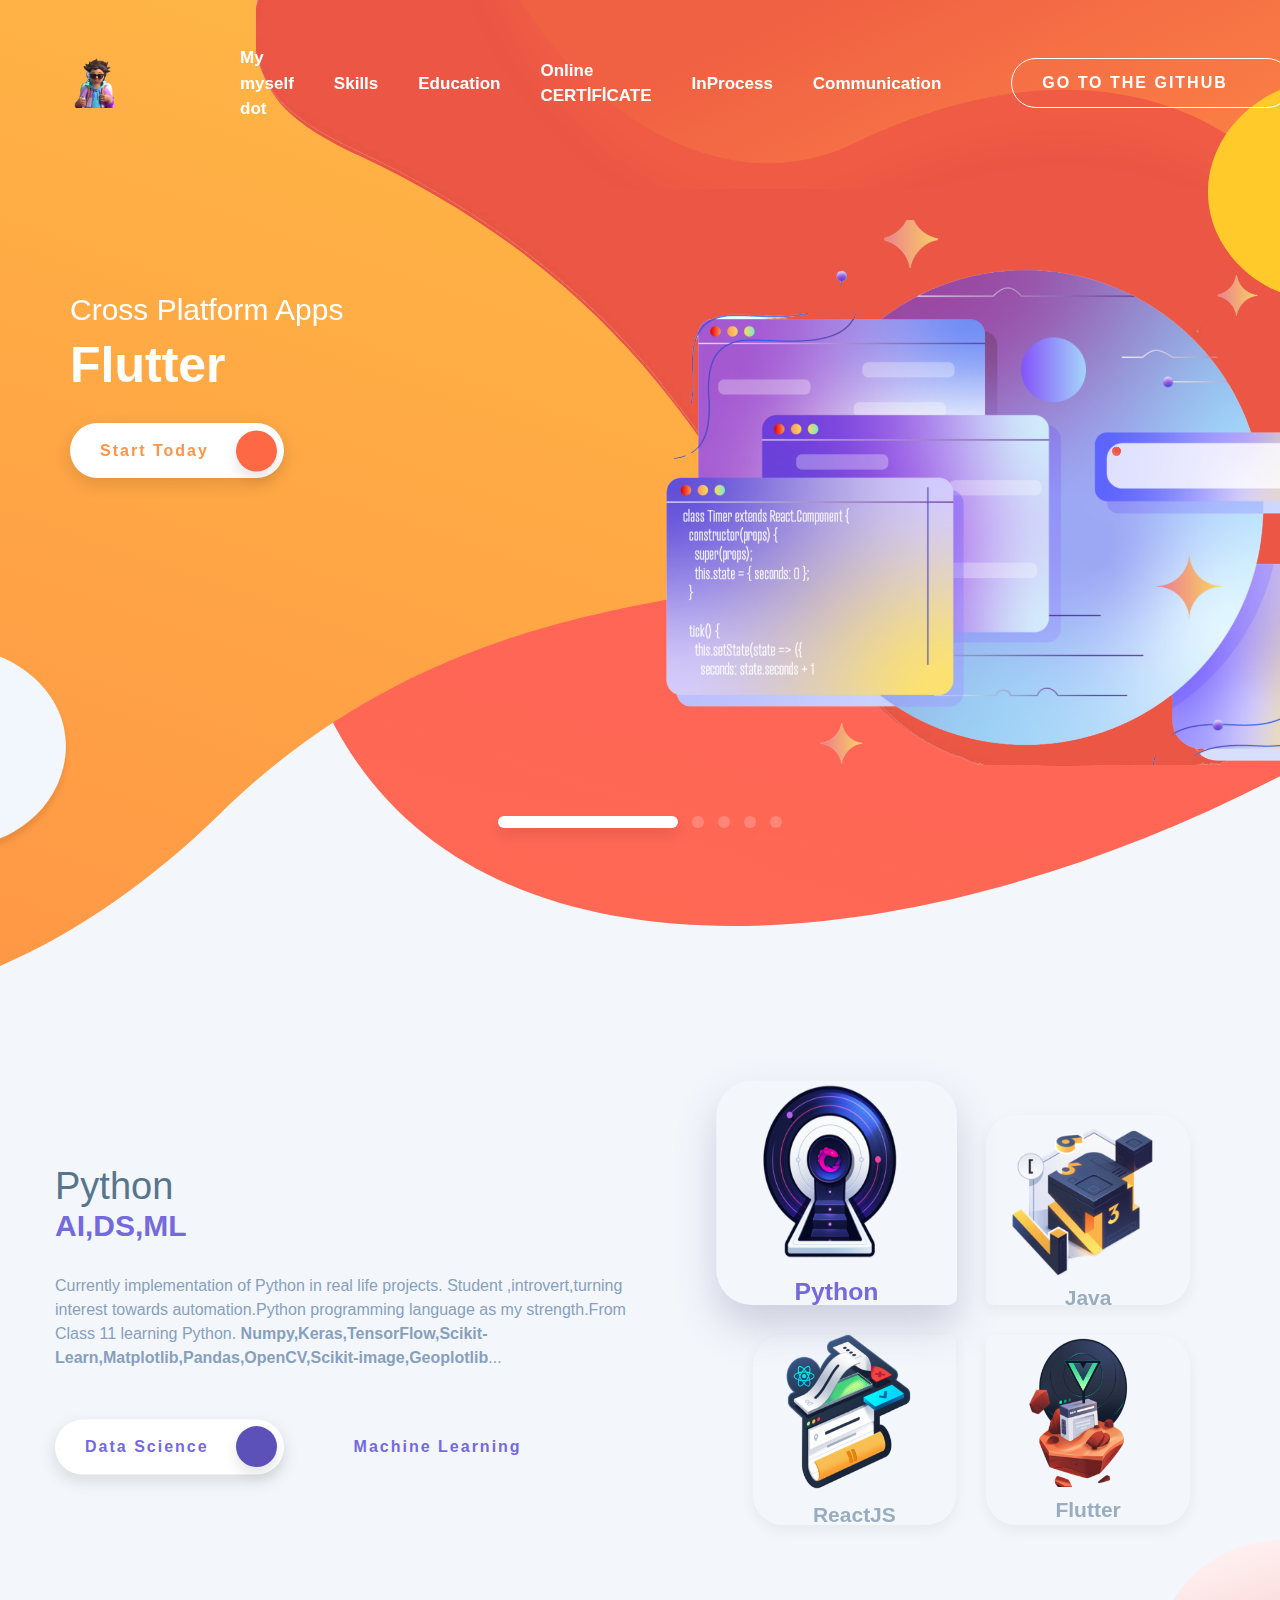
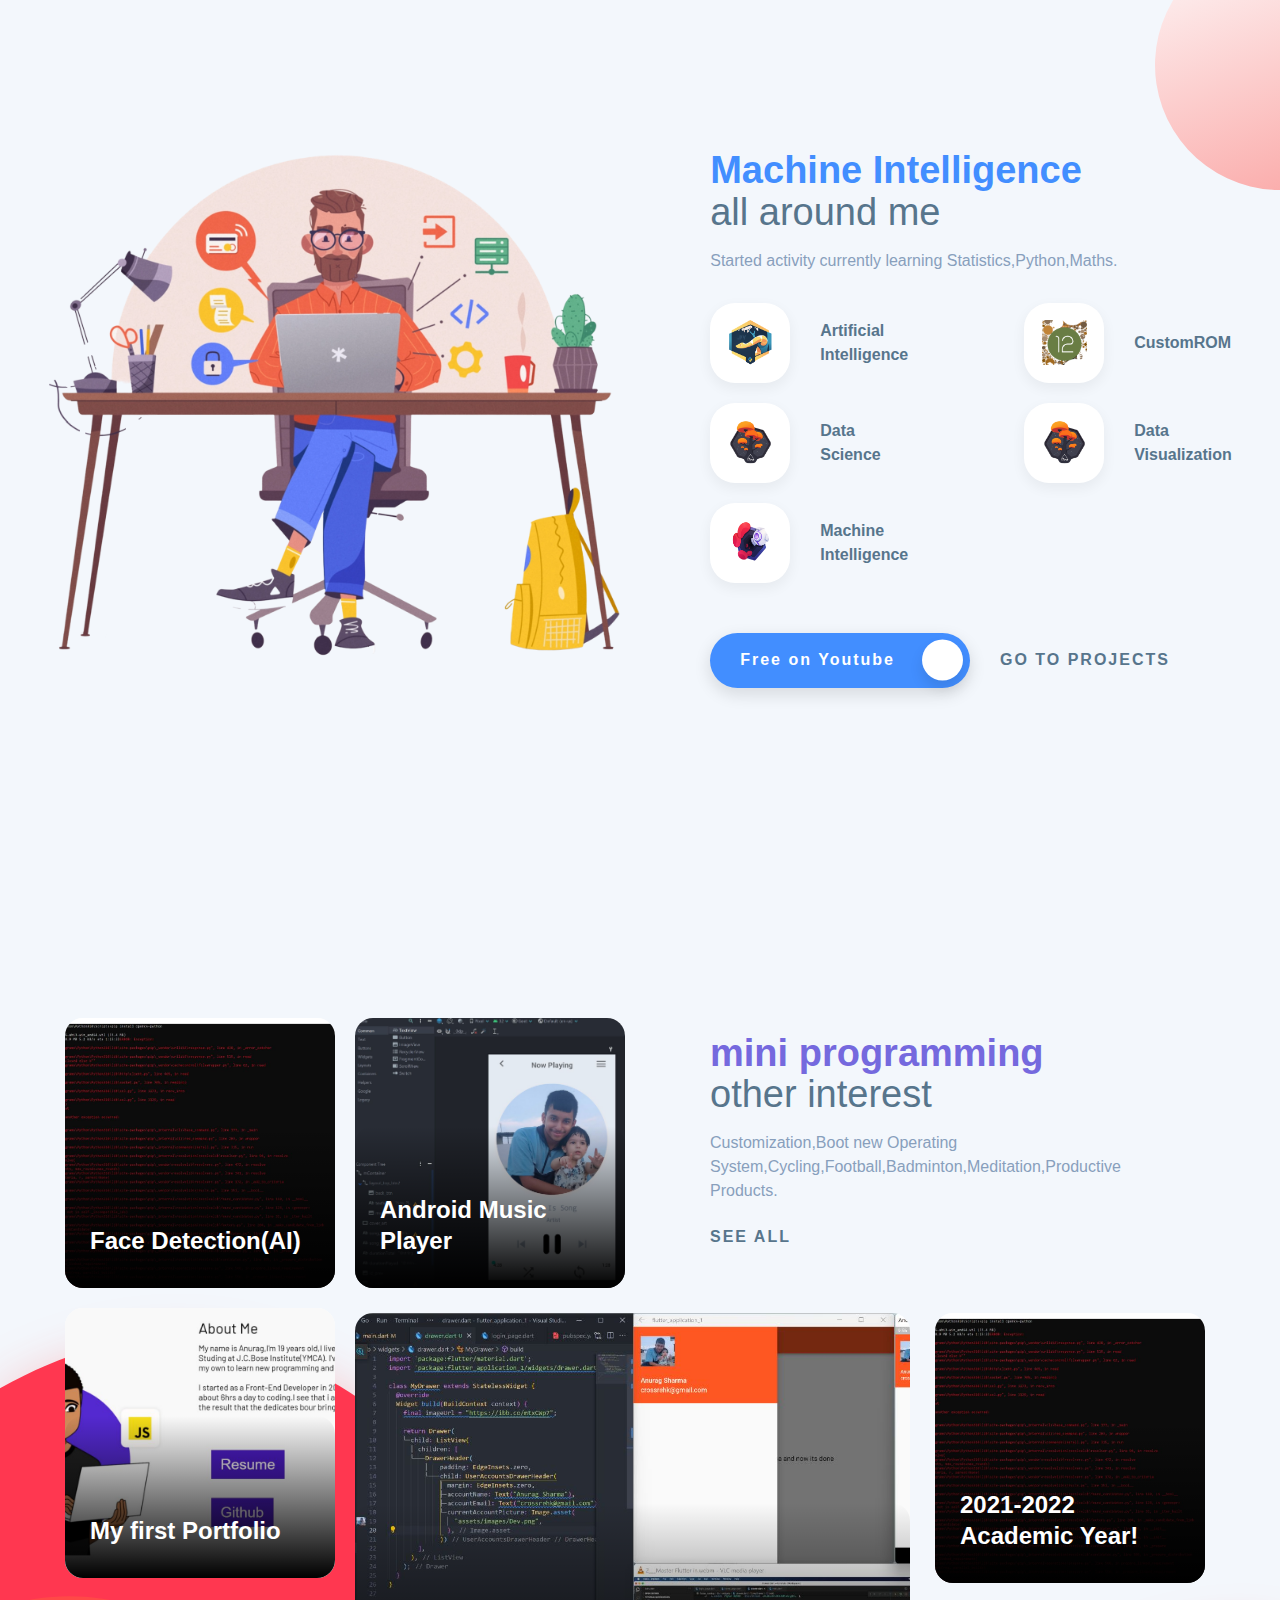
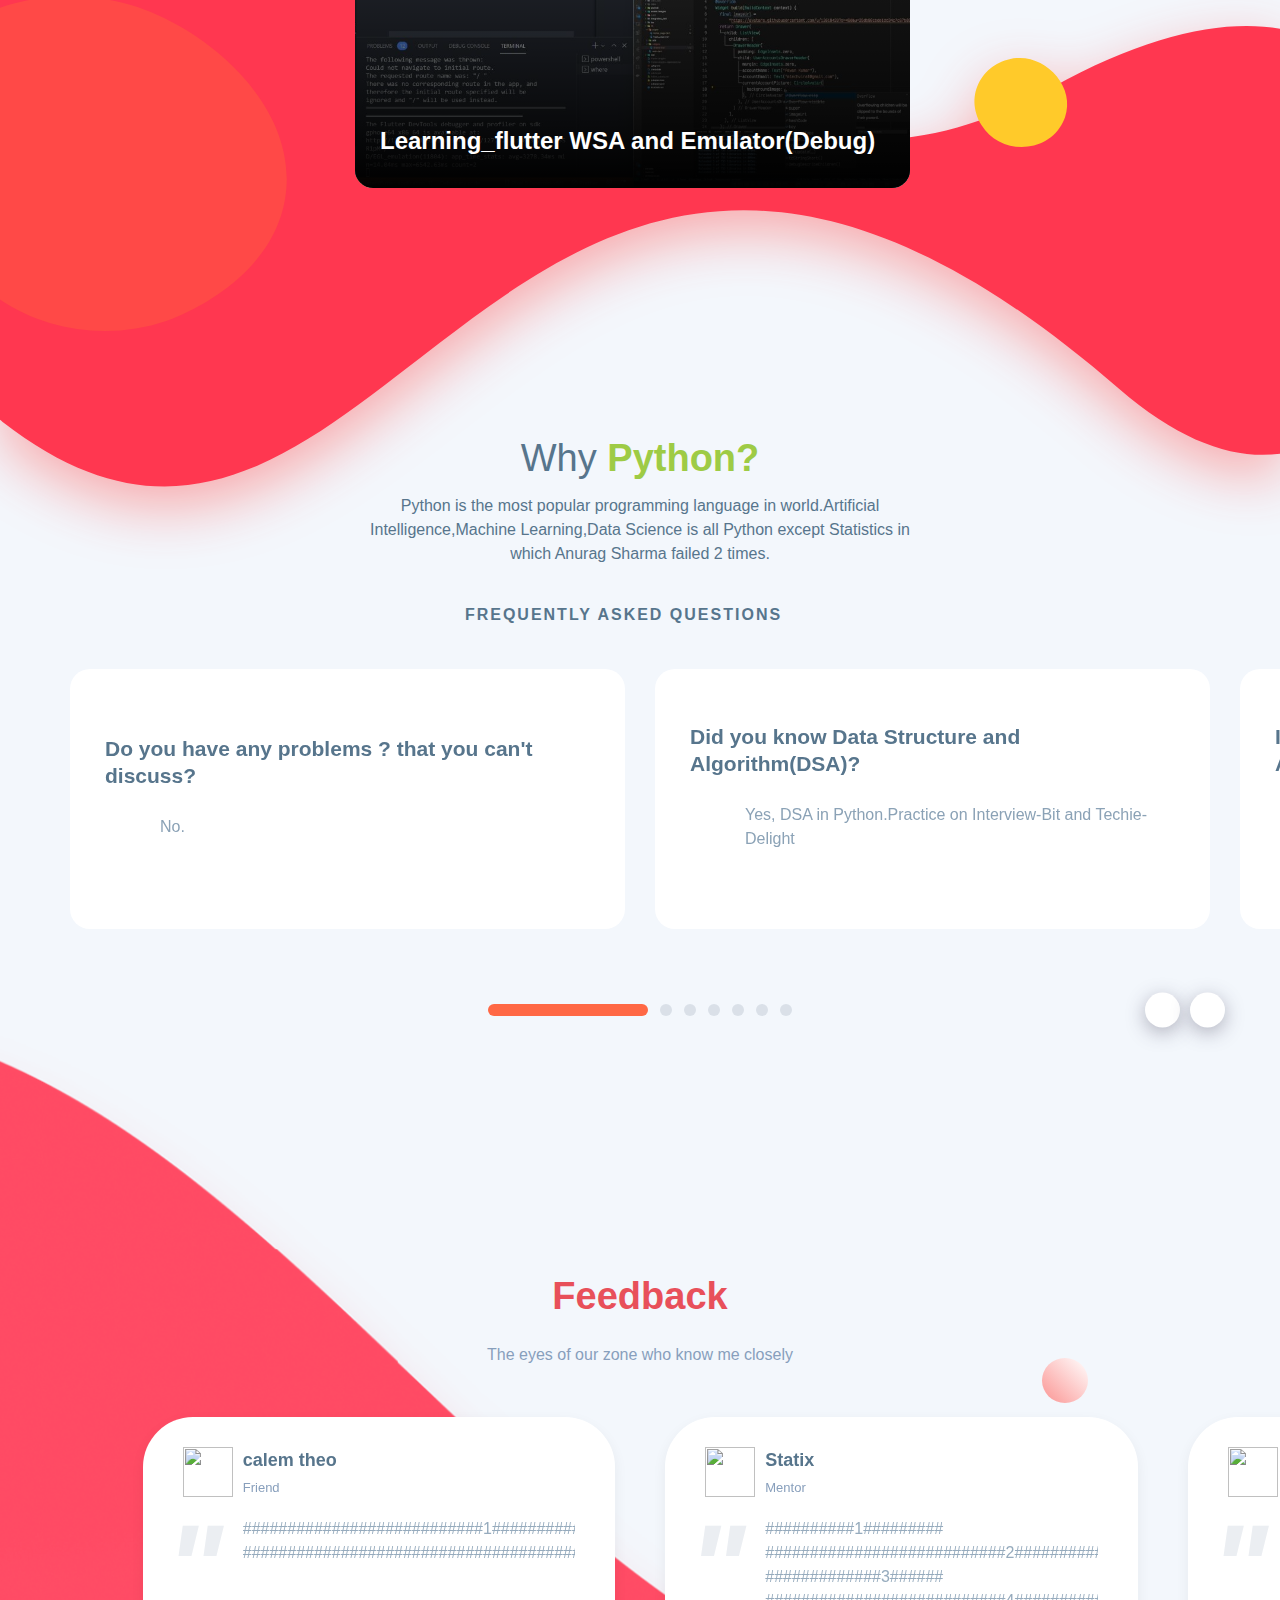
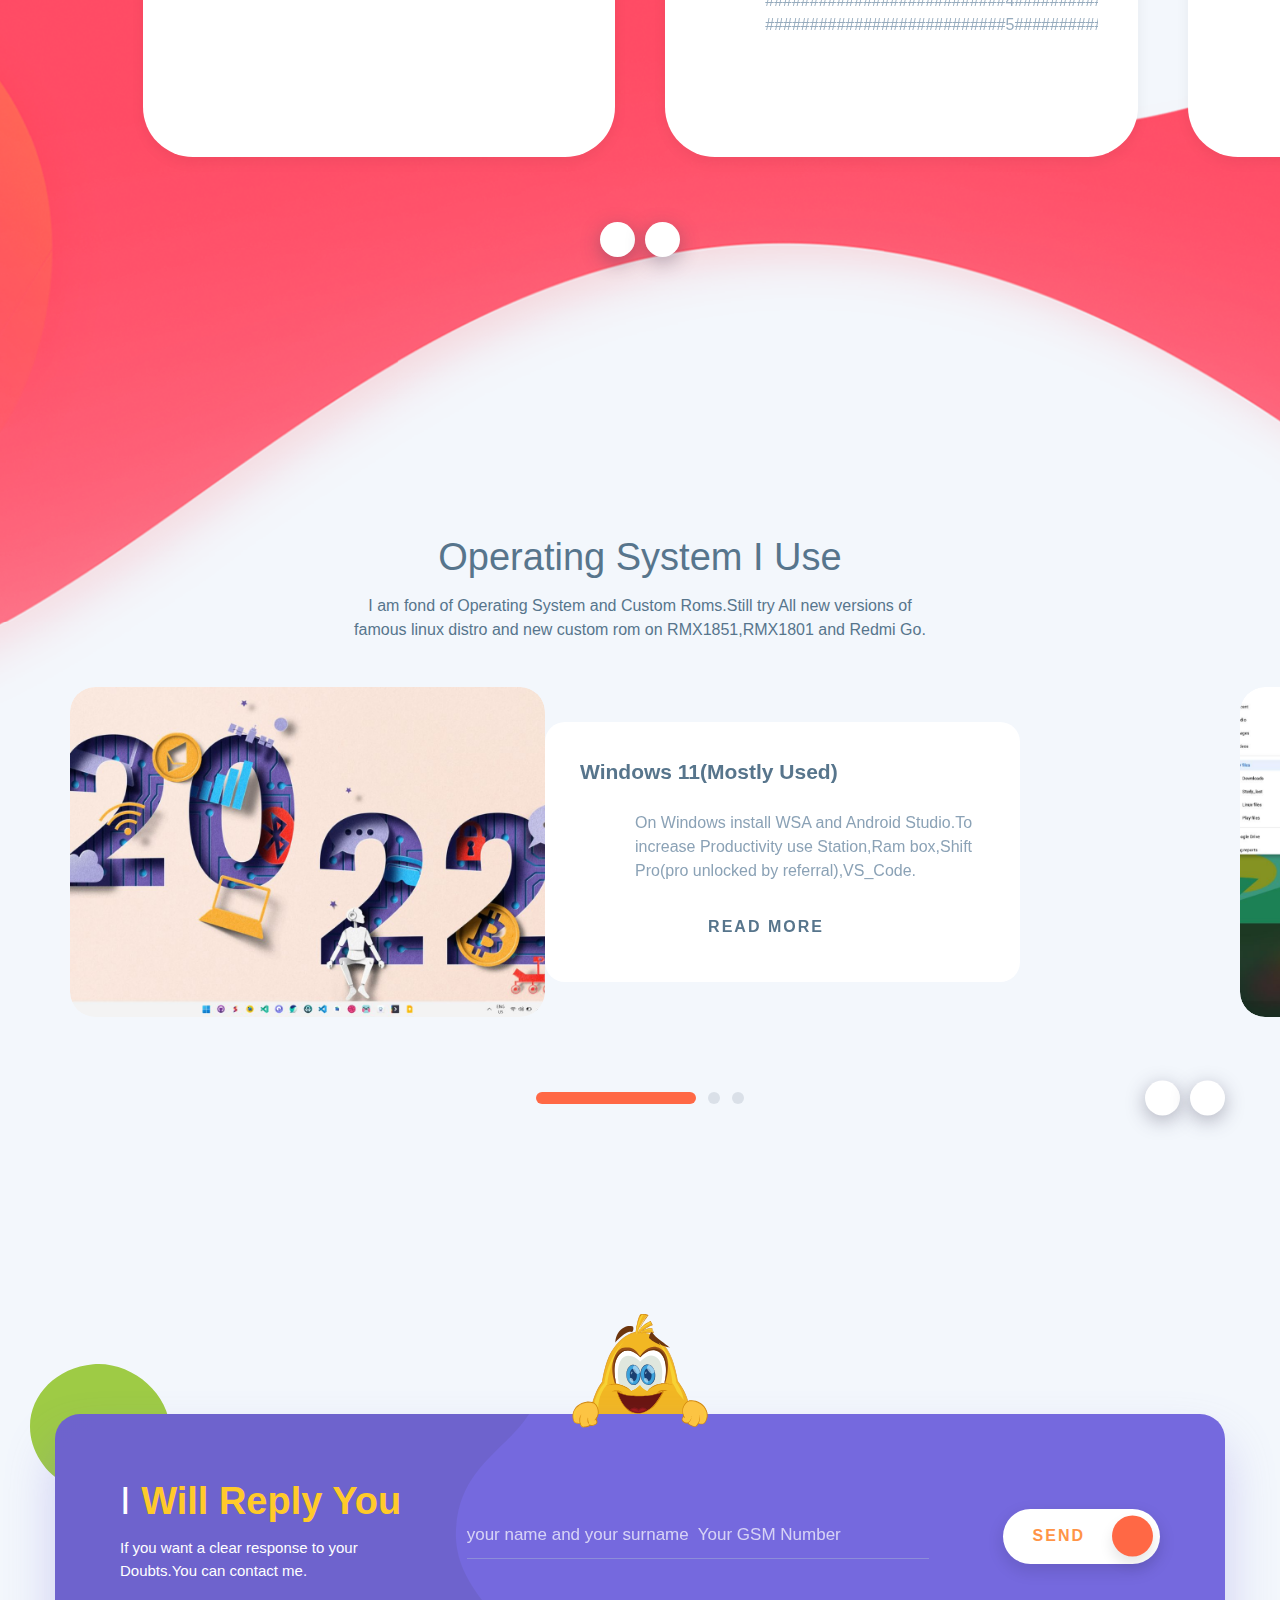
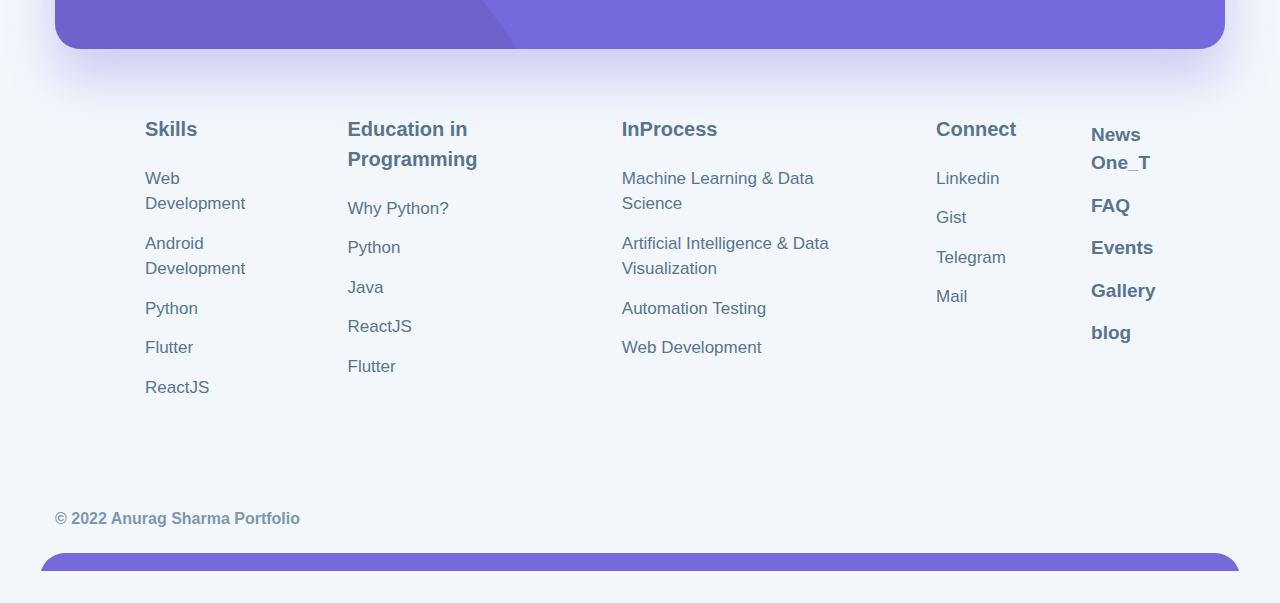
==== commit 2984834c: "Update index.html" ====
--- a/index.html
+++ b/index.html
@@ -1,20 +1,19 @@
 <!DOCTYPE html>
-<!-- saved from url=(0024)https://www.minidil.com/ -->
 <html lang="en" class="translated-ltr"><head><meta http-equiv="Content-Type" content="text/html; charset=UTF-8">
 
 <meta name="viewport" content="width=device-width, user-scalable=no, initial-scale=1.0, maximum-scale=1.0, minimum-scale=1.0">
 <meta http-equiv="X-UA-Compatible" content="ie=edge">
 <meta name="description" content="">
 <meta name="keywords" content="">
-<meta name="author" content="Minidil">
-<meta property="og:url" content="https://www.minidil.com">
+<meta name="author" content="Anurag">
+<meta property="og:url" content="https://crossstack-q.github.io/Dev/">
 <meta property="og:type" content="article">
-<meta property="og:title" content="Çocuklar İçin İngilizce Dil Eğitimi - Minidil Eskişehir">
+<meta property="og:title" content="Become a Developer">
 <meta property="og:description" content="">
-<meta property="og:image" content="https://www.minidil.com/assets/themes/pan/img/logo_colored.png">
-<!--<base href="https://www.minidil.com">--><base href=".">
-<link href="https://www.minidil.com/" rel="canonical">
-<link href="https://www.minidil.com/storage/site/mini.png" rel="shortcut icon">
+<meta property="og:image" content="https://crossstack-q.github.io/Dev/try45_files/logo_white.png">
+<!--<base href="https://crossstack-q.github.io/Dev/">--><base href=".">
+<link href="https://crossstack-q.github.io/Dev/" rel="canonical">
+<link href="https://crossstack-q.github.io/Dev/try_files/logo_white.png" rel="shortcut icon">
 <title>Education Website by Anurag Sharma</title>
 <link rel="stylesheet" href="./try45_files/build.min.css">
 <link rel="stylesheet" href="./try45_files/app.min.css">
@@ -73,8 +72,8 @@
 <div class="custom-container">
 <div class="header__wrp">
 <a href="https://crossstack-q.github.io/Dev/" title="Anurag" class="header-logo">
-<img src="./try45_files/logo_white.png" alt="Minidil Eskisehir" class="header-logo__img">
-<img src="./try45_files/logo_colored.png" alt="Minidil Eskisehir" class="header-logo__img logo--reverse">
+<img src="./try45_files/logo_white.png" alt="Anurag Sharma" class="header-logo__img">
+<img src="./try45_files/logo_white.png" alt="Anurag Sharma" class="header-logo__img logo--reverse">
 </a>
 <div class="header-right">
 <div class="header-menu">
@@ -613,7 +612,7 @@
 <img src="./try45_files/toggle-bg.svg" alt="mini tongue" class="button-toggle__bg">
 <div class="mobile-menu js-mobile-menu ">
 <div class="mobile-menu__menu">
-<form action="https://www.minidil.com/#" class="mobile-menu-search">
+<form action="################" class="mobile-menu-search">
 <button class="mobile-menu-search__button">
 <span class="icon-font">
 <svg class="icon"><use xlink:href="assets/themes/pan/img/icons.svg#icon-search"></use></svg>
@@ -1339,7 +1338,7 @@
 <div class="section__txt text-center colored-gray font-300 font-size-16 offset-lg-3 col-lg-6 pad0"><font style="vertical-align: inherit;"><font style="vertical-align: inherit;">
 Python is the most popular programming language in world.Artificial Intelligence,Machine Learning,Data Science is all <b>Python</b> except <b>Statistics</b> in which Anurag Sharma failed 2 times.
 </font></font></div>
-<a href="https://www.minidil.com/sikca-sorulan-sorular" title="FREQUENTLY ASKED QUESTIONS" class="button text-slider__button button--arrow-long colored-gray">
+<a href="https://crossstack-q.github.io/Dev/" title="FREQUENTLY ASKED QUESTIONS" class="button text-slider__button button--arrow-long colored-gray">
 <span class="button__wrp">
 <span class="button__txt"><font style="vertical-align: inherit;"><font style="vertical-align: inherit;">FREQUENTLY ASKED QUESTIONS</font></font></span>
 <span class="button__icon">
@@ -1781,7 +1780,7 @@
 </div><div class="text-slider__item swiper-slide swiper-slide-duplicate swiper-slide-prev" data-swiper-slide-index="2" style="transition-duration: 0ms; transform: translate3d(0px, 0px, 0px) rotateX(0deg) rotateY(0deg); z-index: 0;">
 <div class="text-slider__item-wrp">
 <div class="text-slider__cover col-lg-5 col-md-5 d-block">
-<img src="./try45_files/tlinux.jpg" alt="MINIDIL HEALTHY SCHOOL GUIDE" title="MINIDIL HEALTHY SCHOOL GUIDE" class="text-slider__img" width="600" height="450">
+<img src="./try45_files/tlinux.jpg" alt="Linux" title="Linux" class="text-slider__img" width="600" height="450">
 </div>
 <div class="text-slider__content col-lg-5 col-md-5">
 <p class="text-slider__title"><font style="vertical-align: inherit;"><font style="vertical-align: inherit;">
@@ -1790,7 +1789,7 @@
 <div class="text-slider__blockquote"><font style="vertical-align: inherit;"><font style="vertical-align: inherit;">
 First time installed linux to boot Project Crossiant.From then Linux is my favourite Operating System.Manjaro and LinuxMint are Mostly Used.
 </font></font></div>
-<a href="############Soon##################" class="button button--arrow-long colored-gray" title="MINIDIL HEALTHY SCHOOL GUIDE">
+<a href="############Soon##################" class="button button--arrow-long colored-gray" title="Linux">
 <span class="button__wrp">
 <span class="button__txt"><font style="vertical-align: inherit;"><font style="vertical-align: inherit;">READ MORE</font></font></span>
 <span class="button__icon">
@@ -1855,7 +1854,7 @@
 <div class="text-slider__item swiper-slide swiper-slide-duplicate-prev" data-swiper-slide-index="2" style="transition-duration: 0ms; transform: translate3d(0px, 0px, 0px) rotateX(0deg) rotateY(0deg); z-index: -1;">
 <div class="text-slider__item-wrp">
 <div class="text-slider__cover col-lg-5 col-md-5 d-block">
-<img src="./try45_files/tlinux.jpg" alt="MINIDIL HEALTHY SCHOOL GUIDE" title="MINIDIL HEALTHY SCHOOL GUIDE" class="text-slider__img" width="600" height="450">
+<img src="./try45_files/tlinux.jpg" alt="Linux" title="Linux" class="text-slider__img" width="600" height="450">
 </div>
 <div class="text-slider__content col-lg-5 col-md-5">
 <p class="text-slider__title"><font style="vertical-align: inherit;"><font style="vertical-align: inherit;">
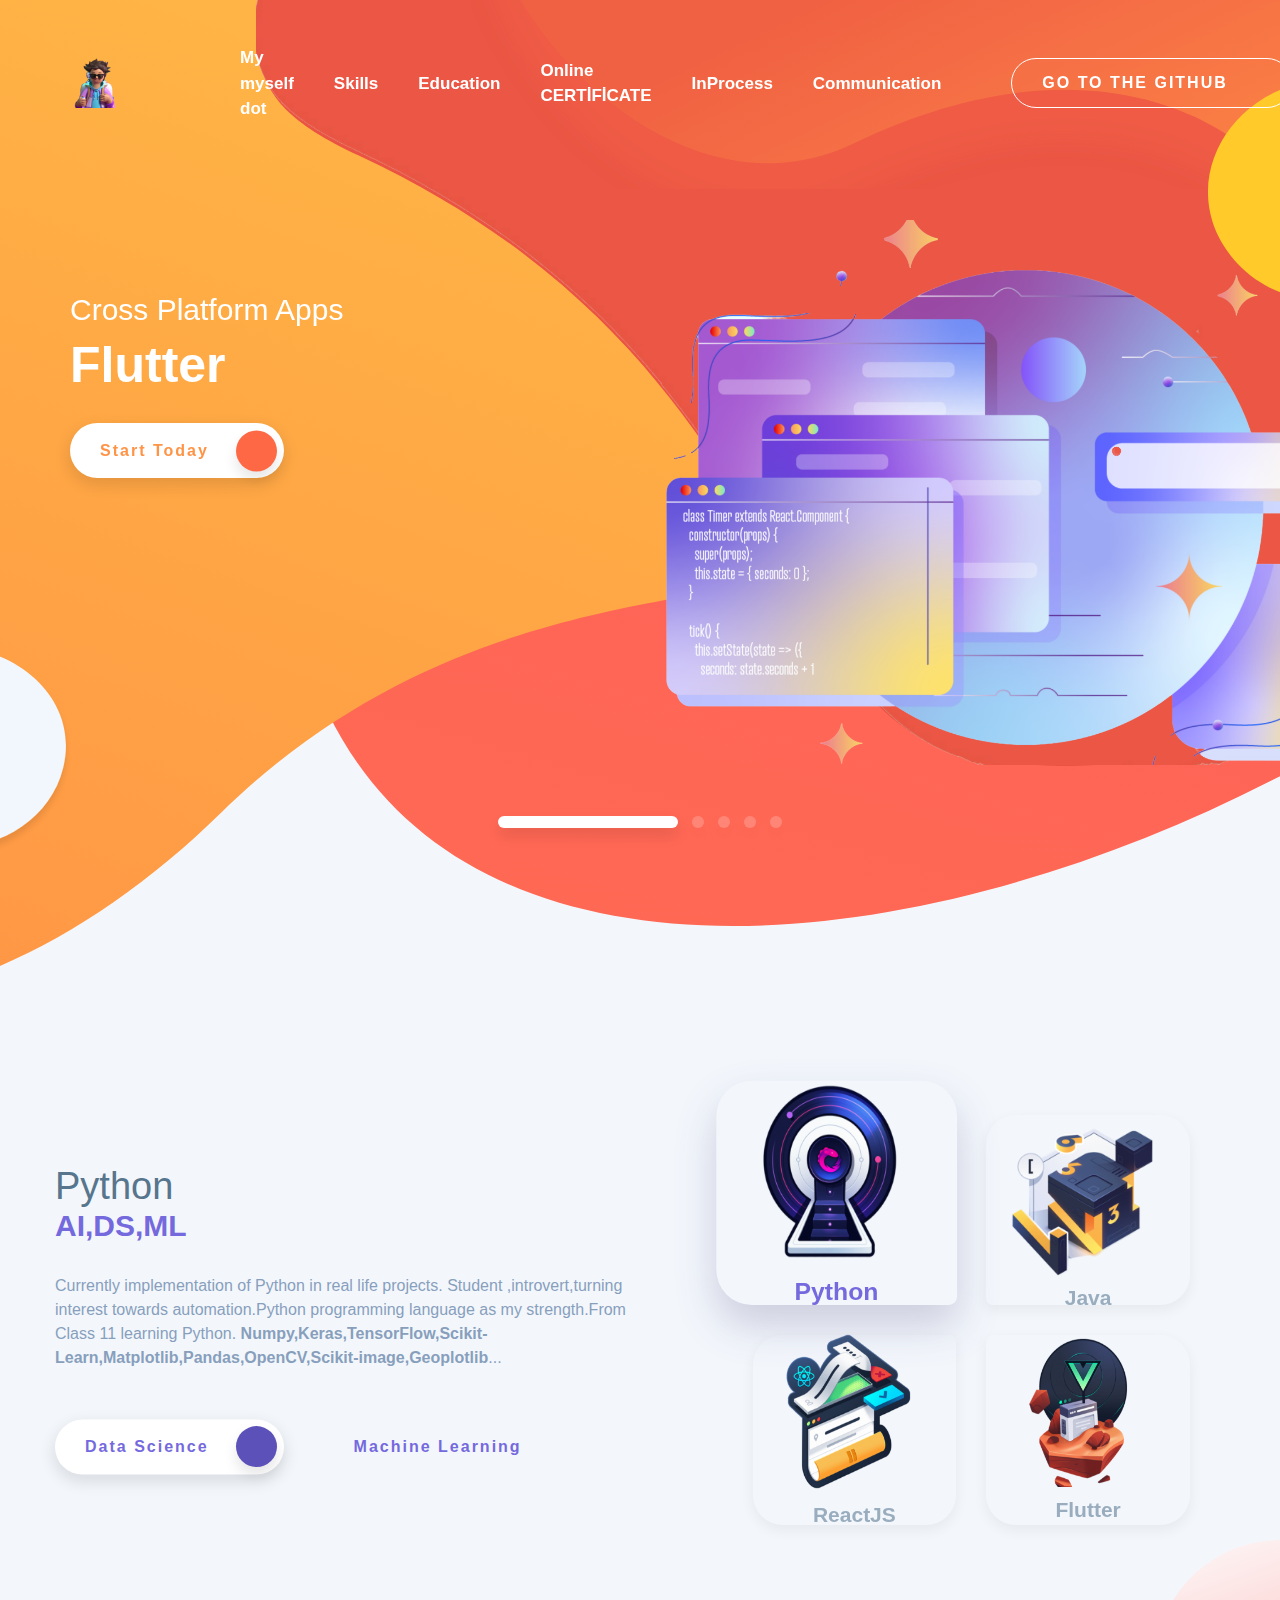
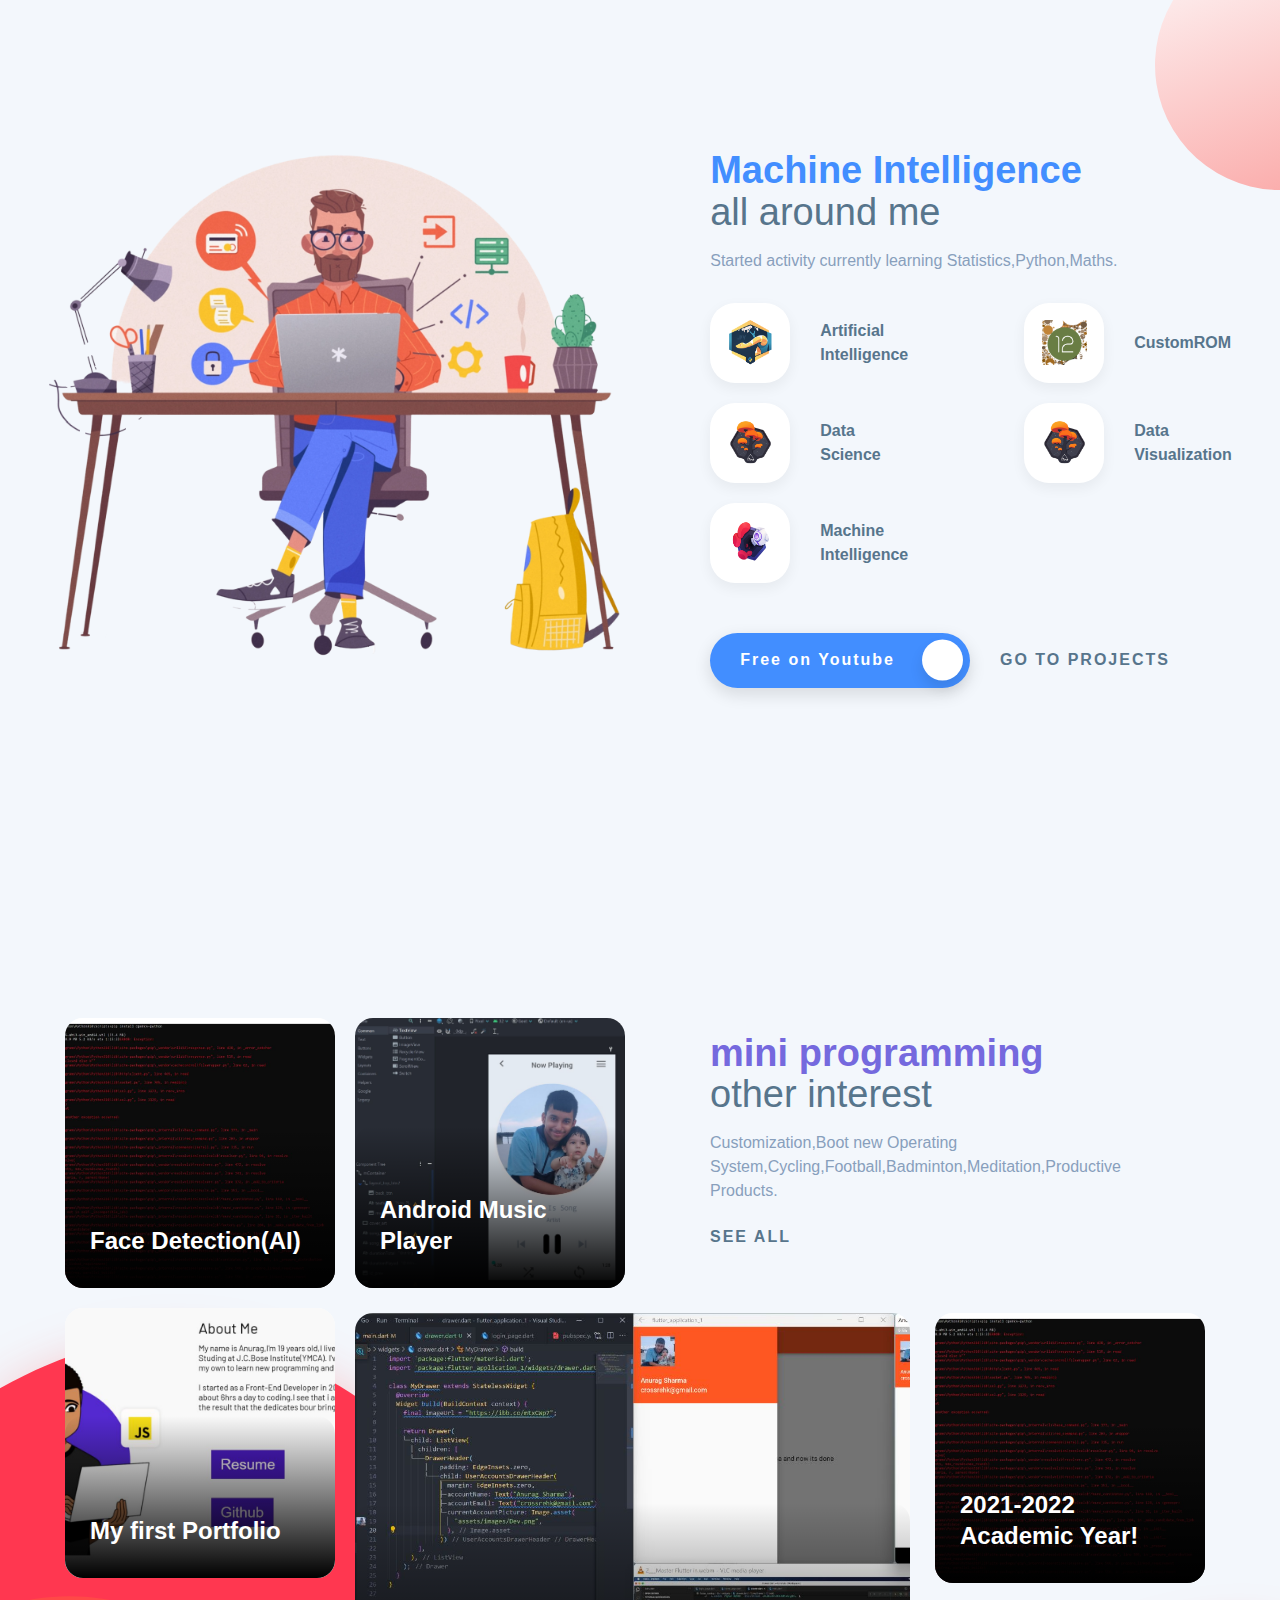
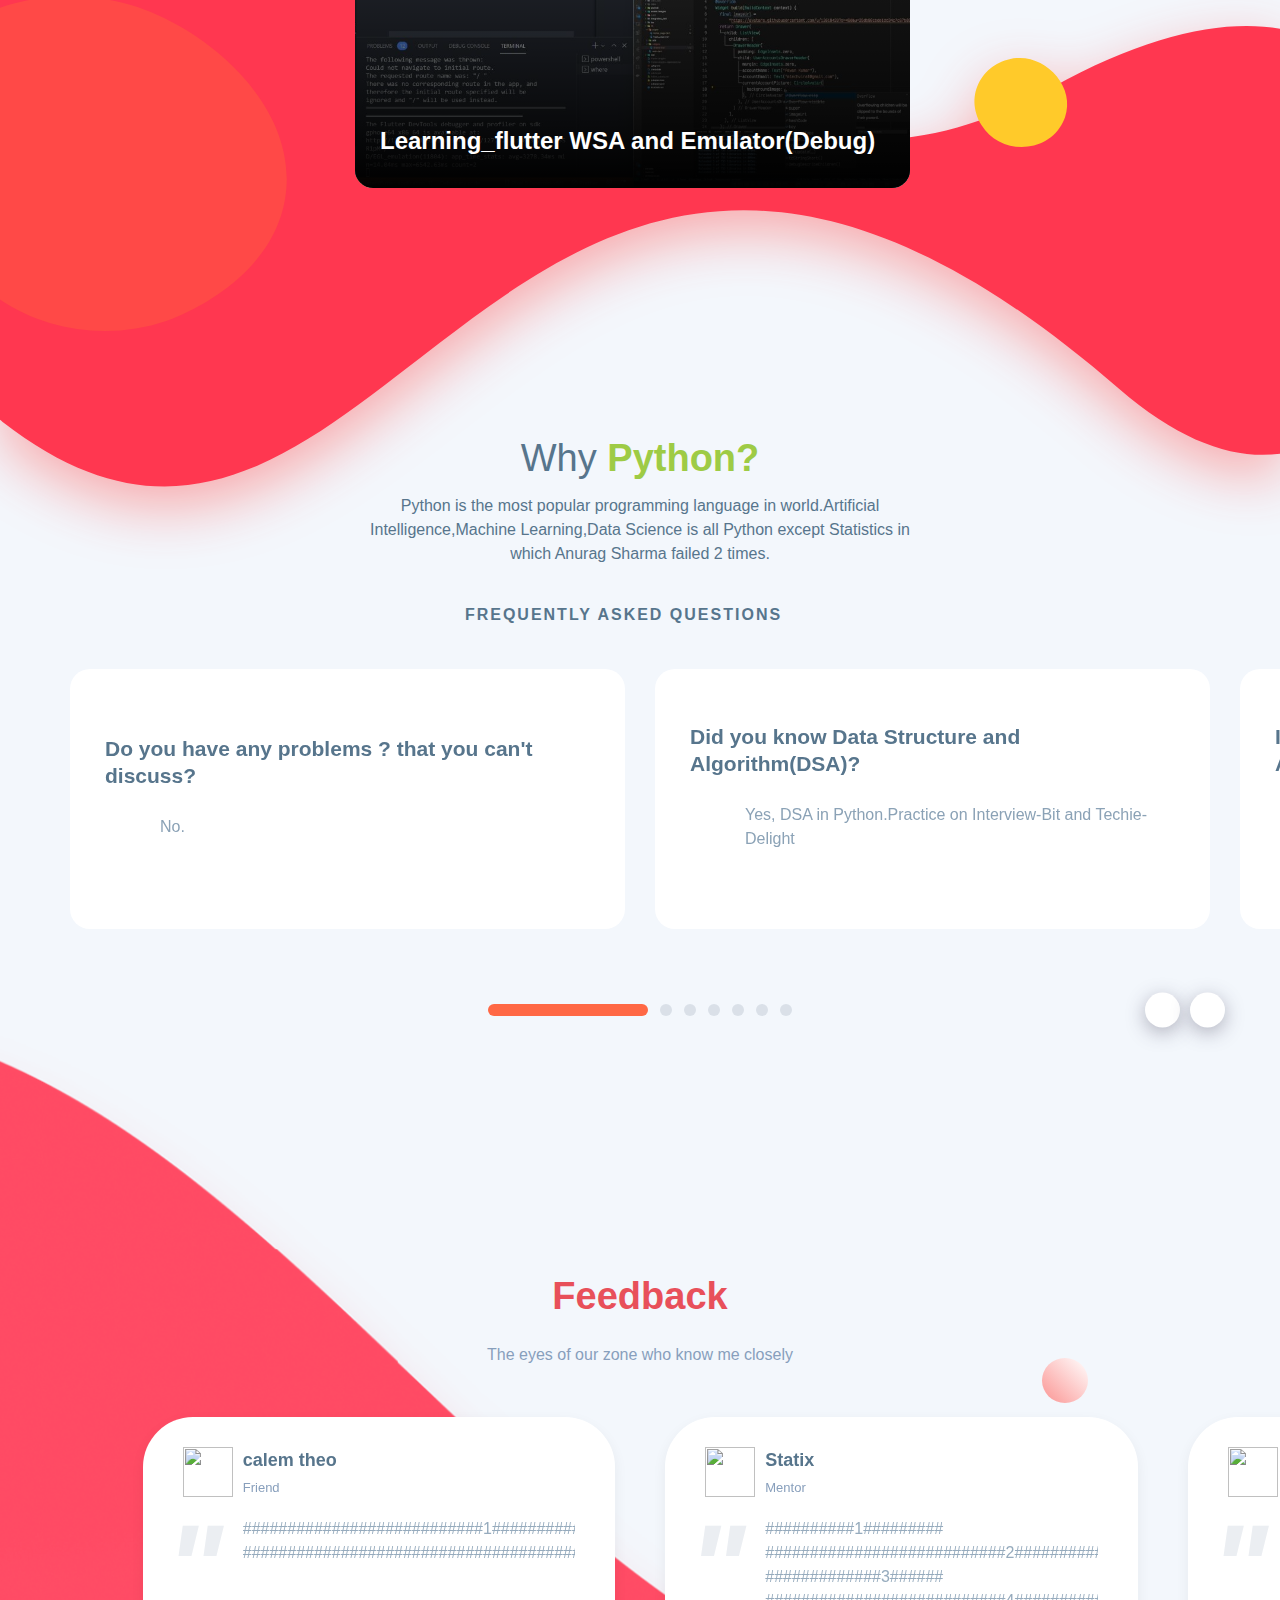
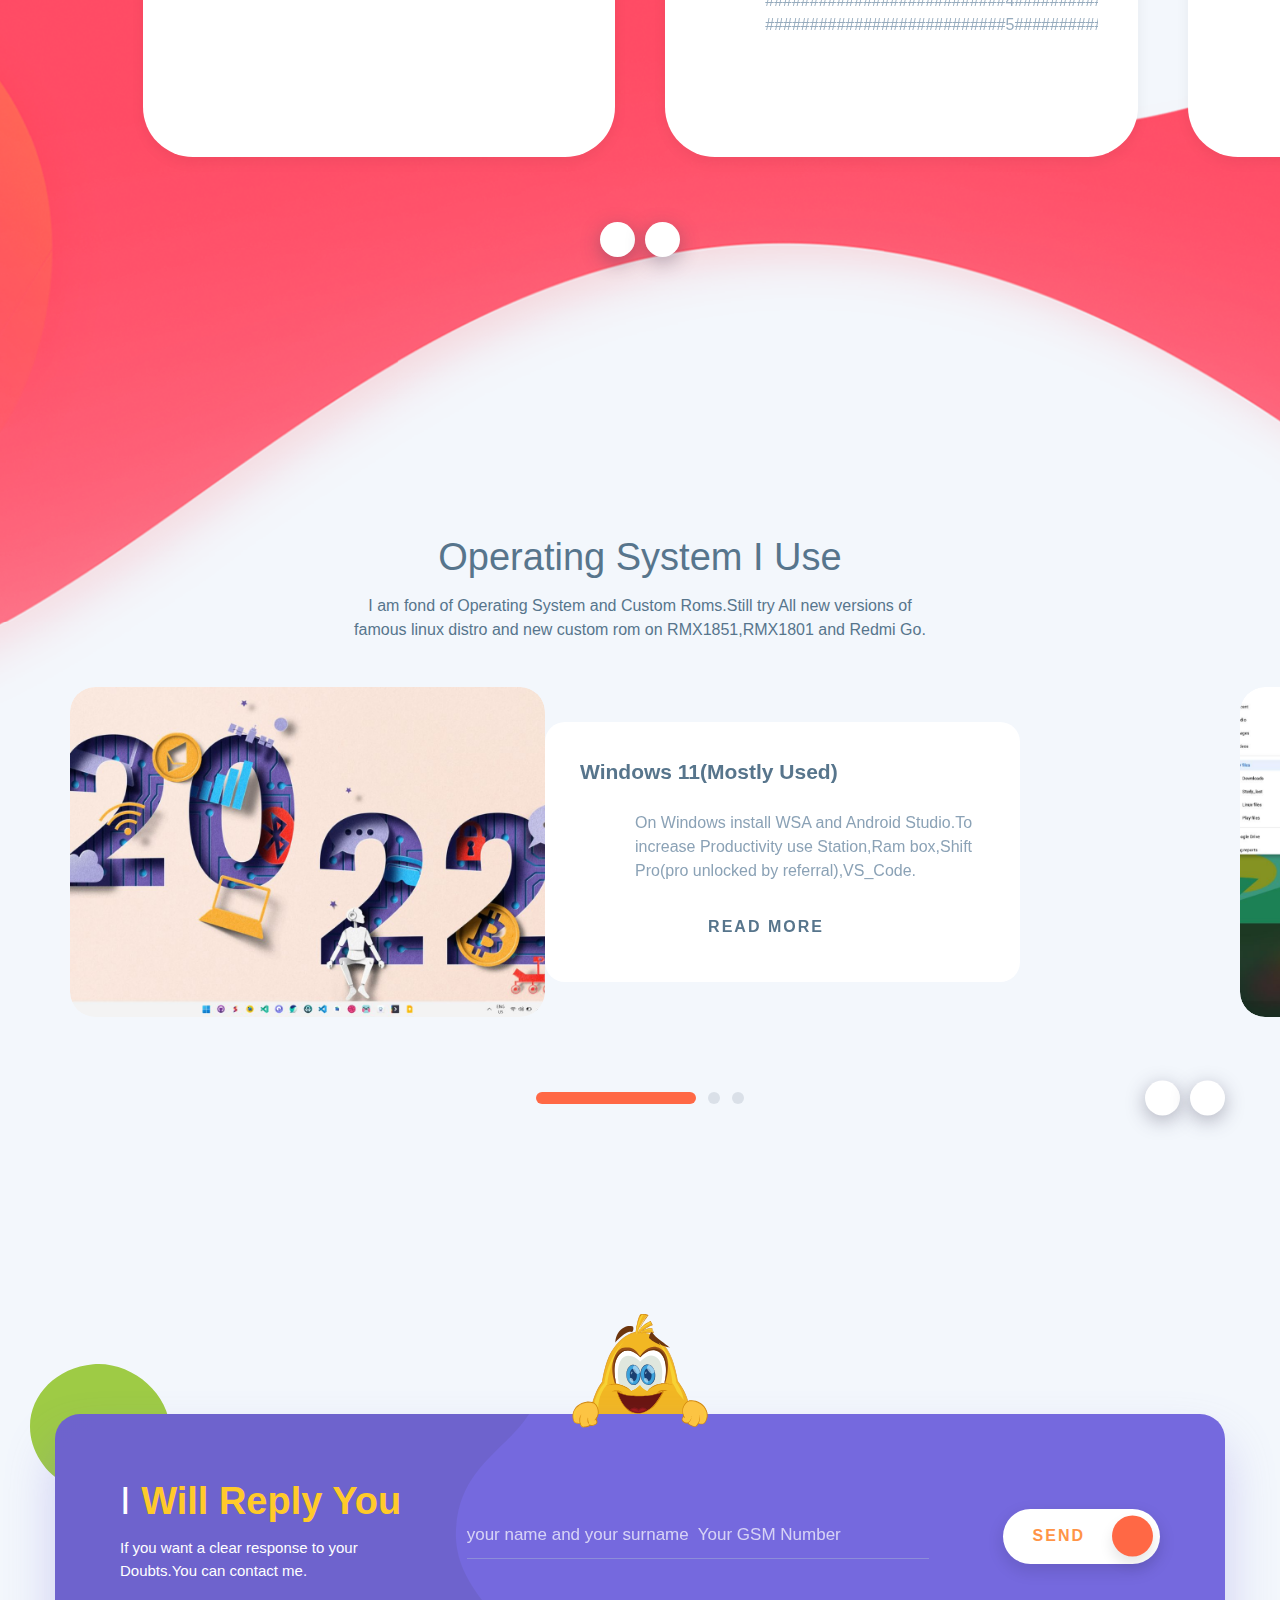
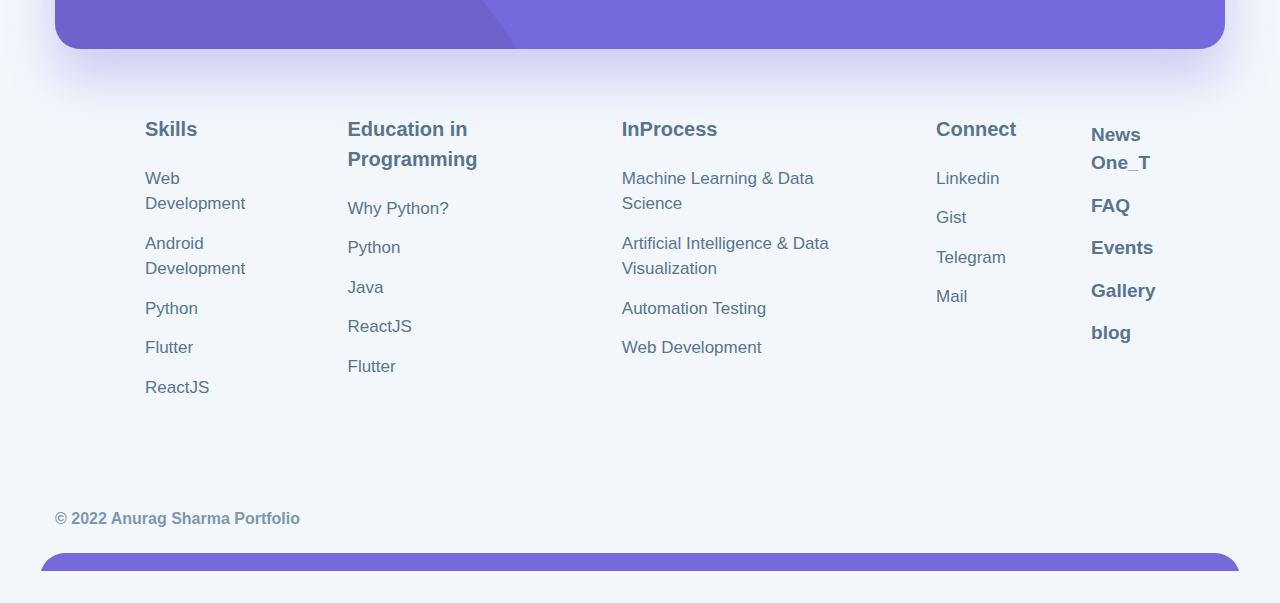
==== commit 642bb442: "Update index.html" ====
--- a/index.html
+++ b/index.html
@@ -565,7 +565,7 @@
 </button>
 <div class="header-login js-login">
 <div class="header-login__inner">
-<form id="MobileLoginForm" data-action="https://www.minidil.com/giris" class="form header-login__form" novalidate="novalidate">
+<form id="MobileLoginForm" data-action="##########" class="form header-login__form" novalidate="novalidate">
 <input type="hidden" name="_token" value="ICuZhh9bwBbEGNHQVisb4BnSb8z4rfU5e6fkiAyr"> <div class="form__group">
 <div class="form__container js-input-container form__input--underline colored-white pad0 col-sm-12">
 <input name="email" type="text" class="form__input js-input" value="" required="" placeholder="">
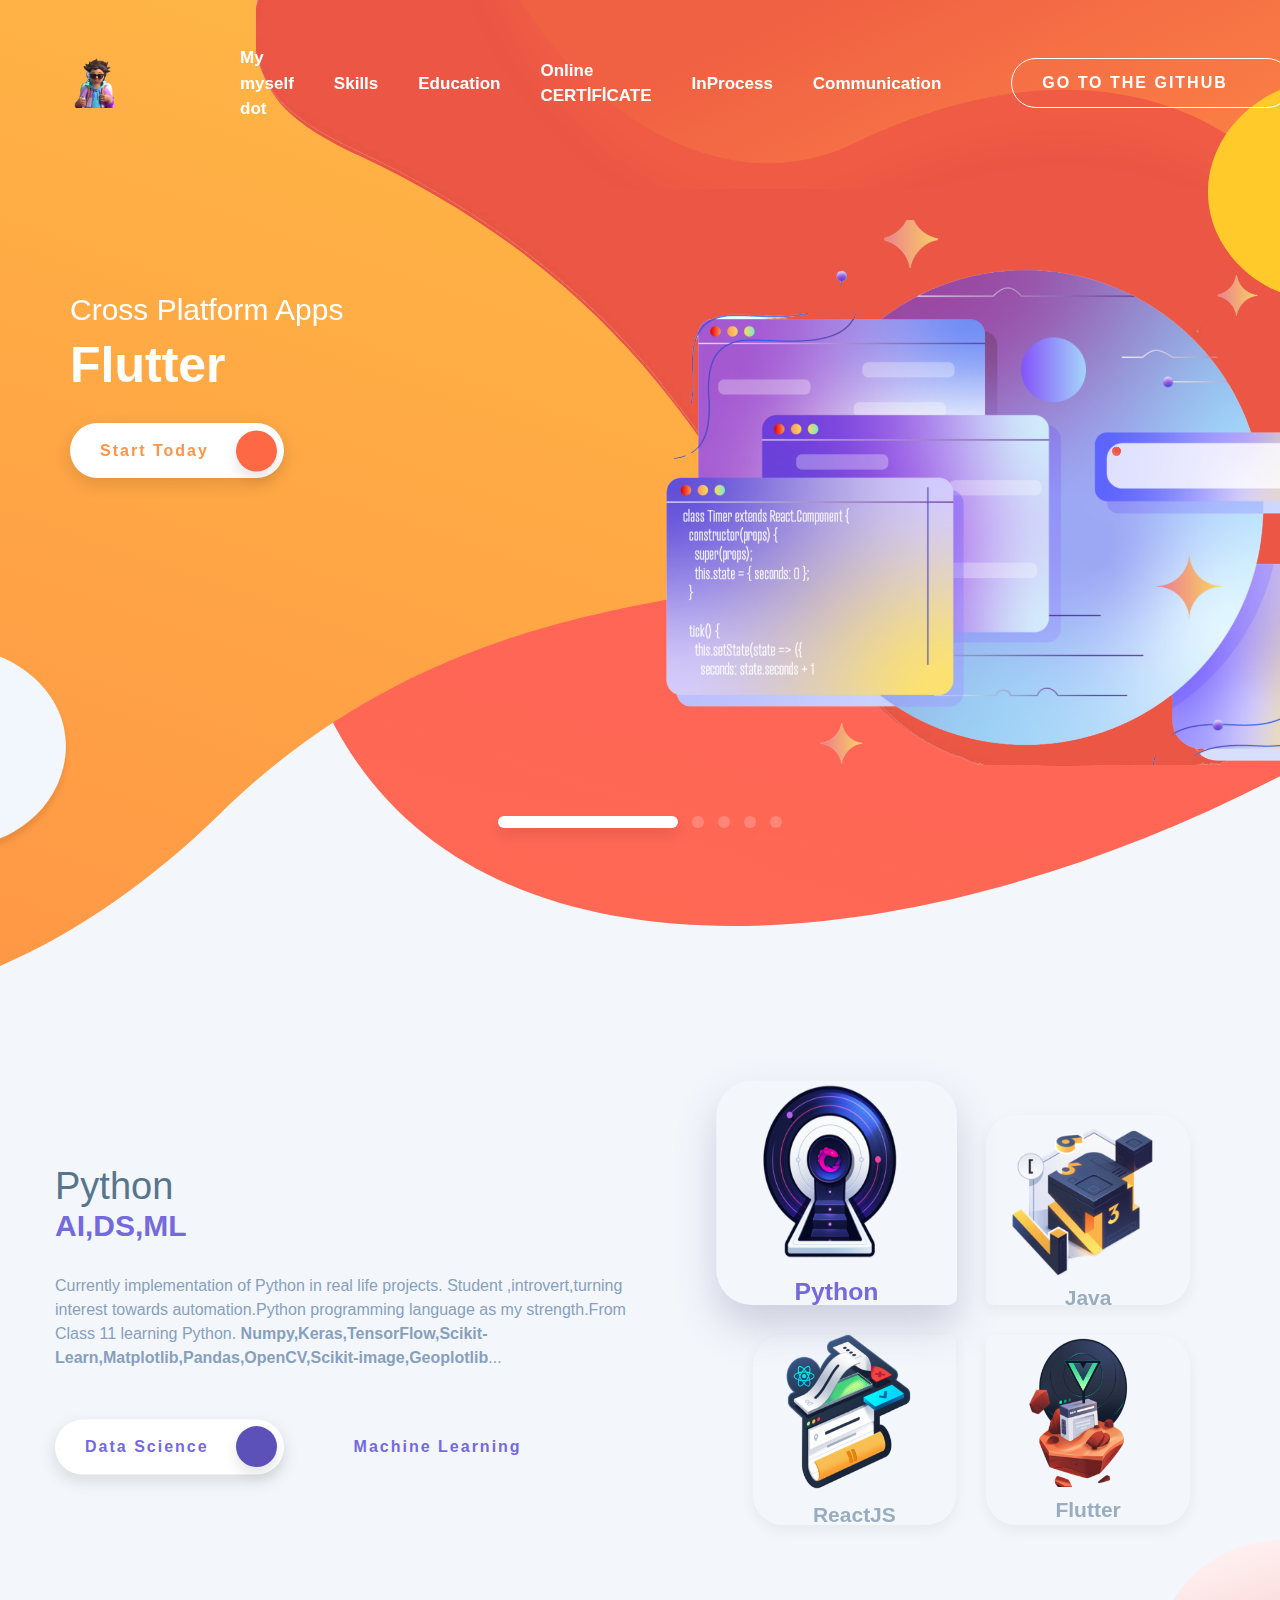
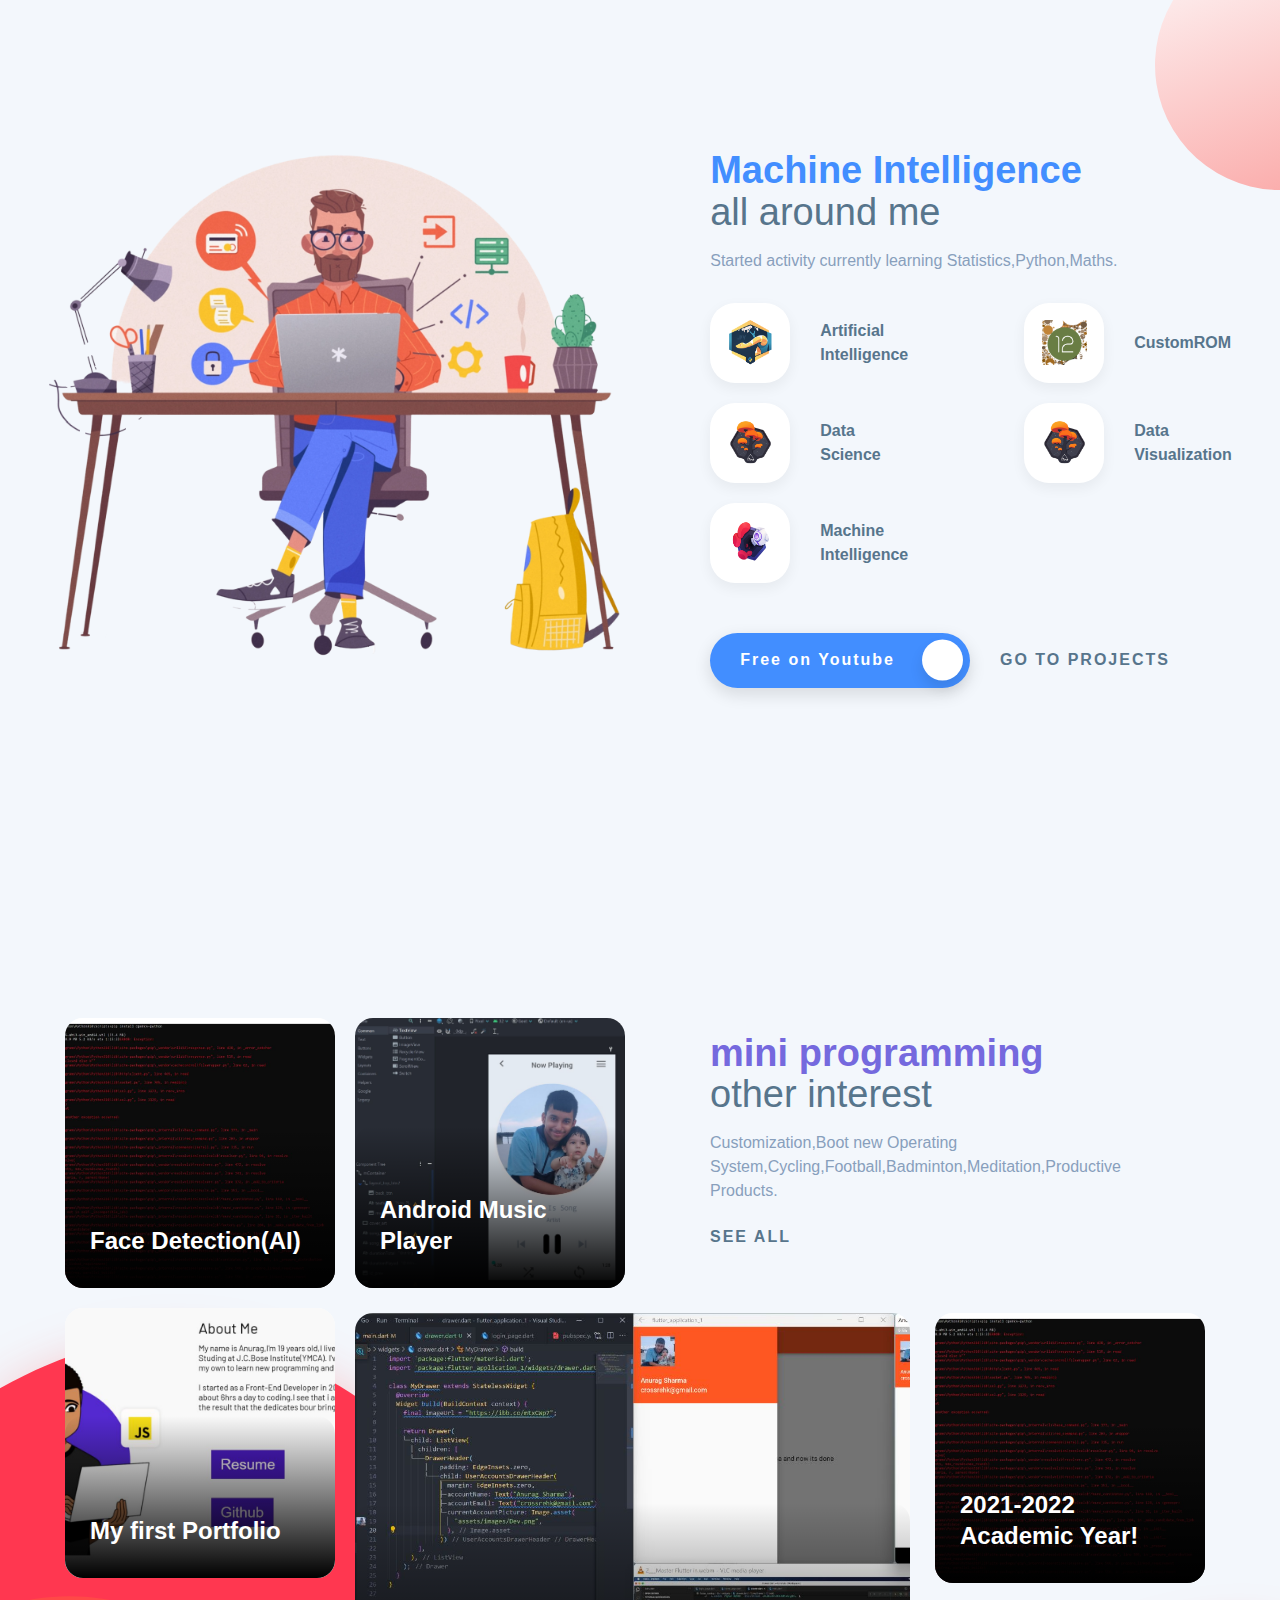
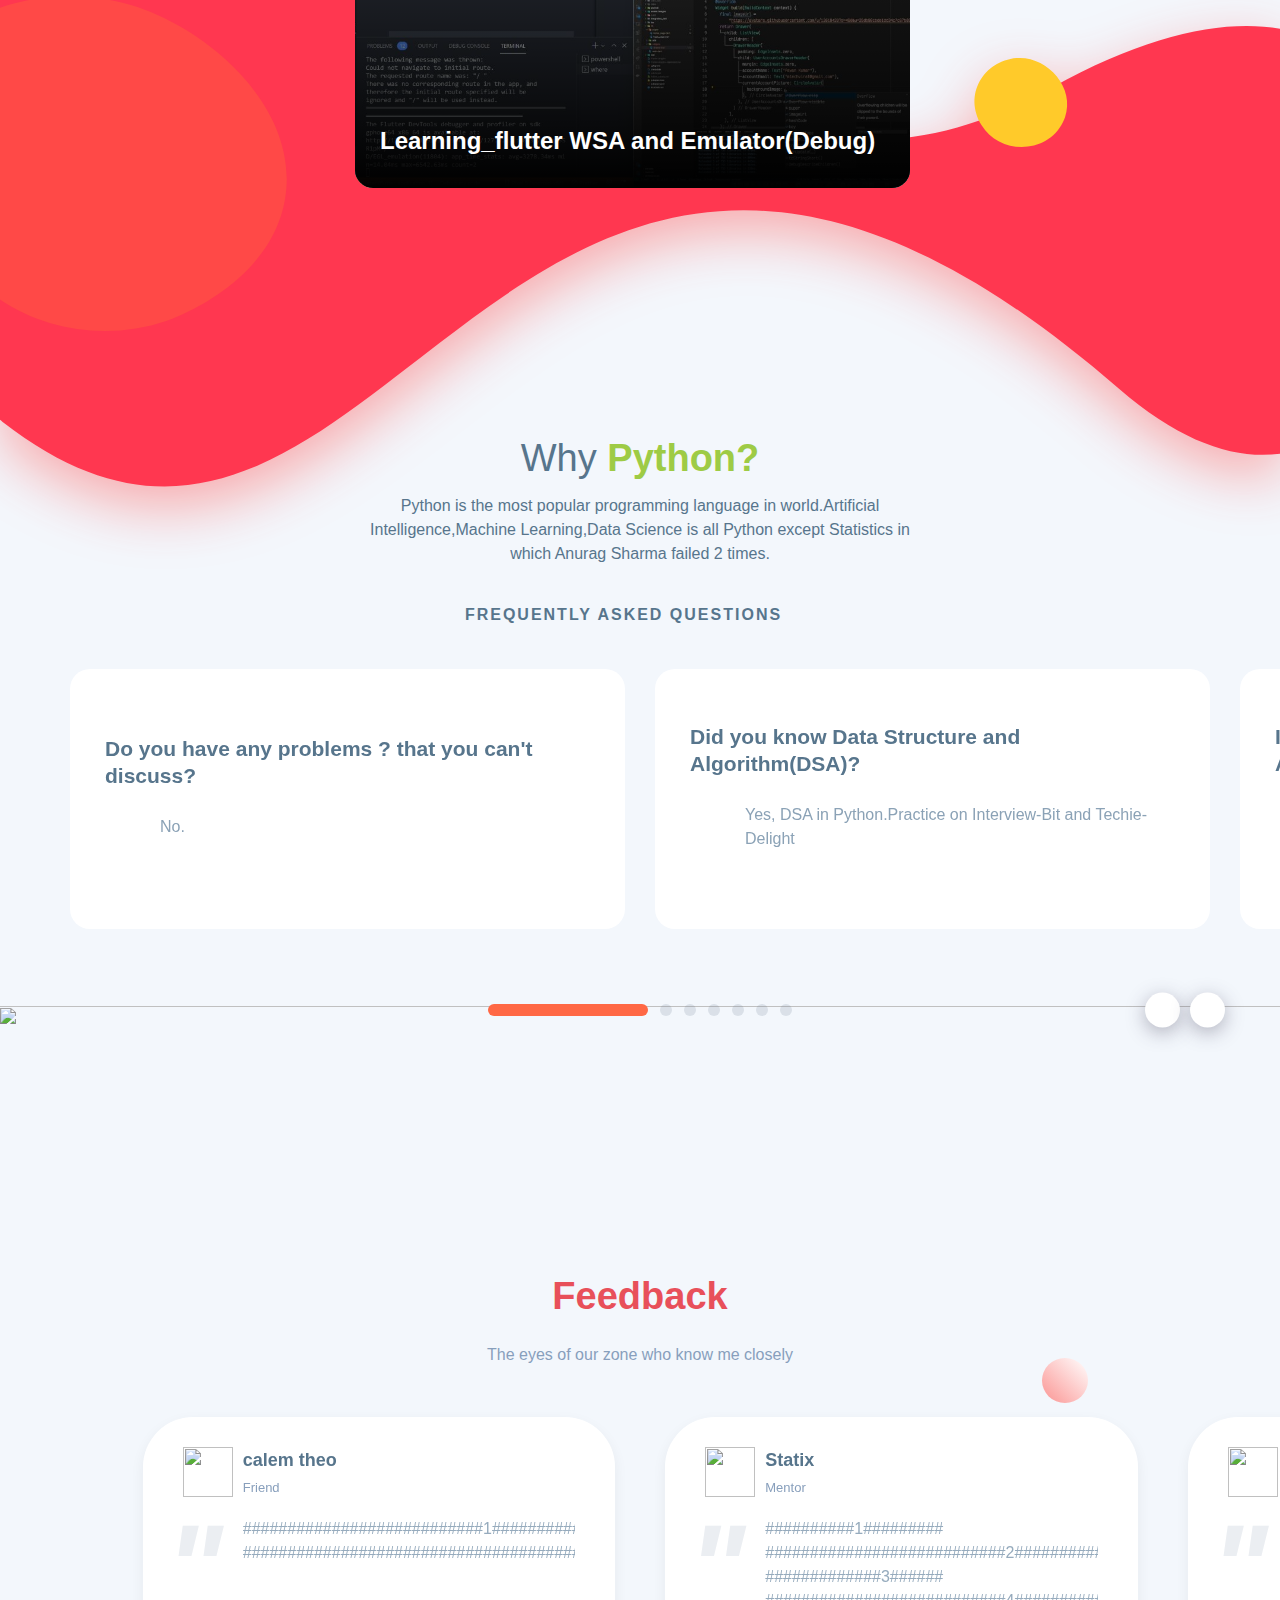
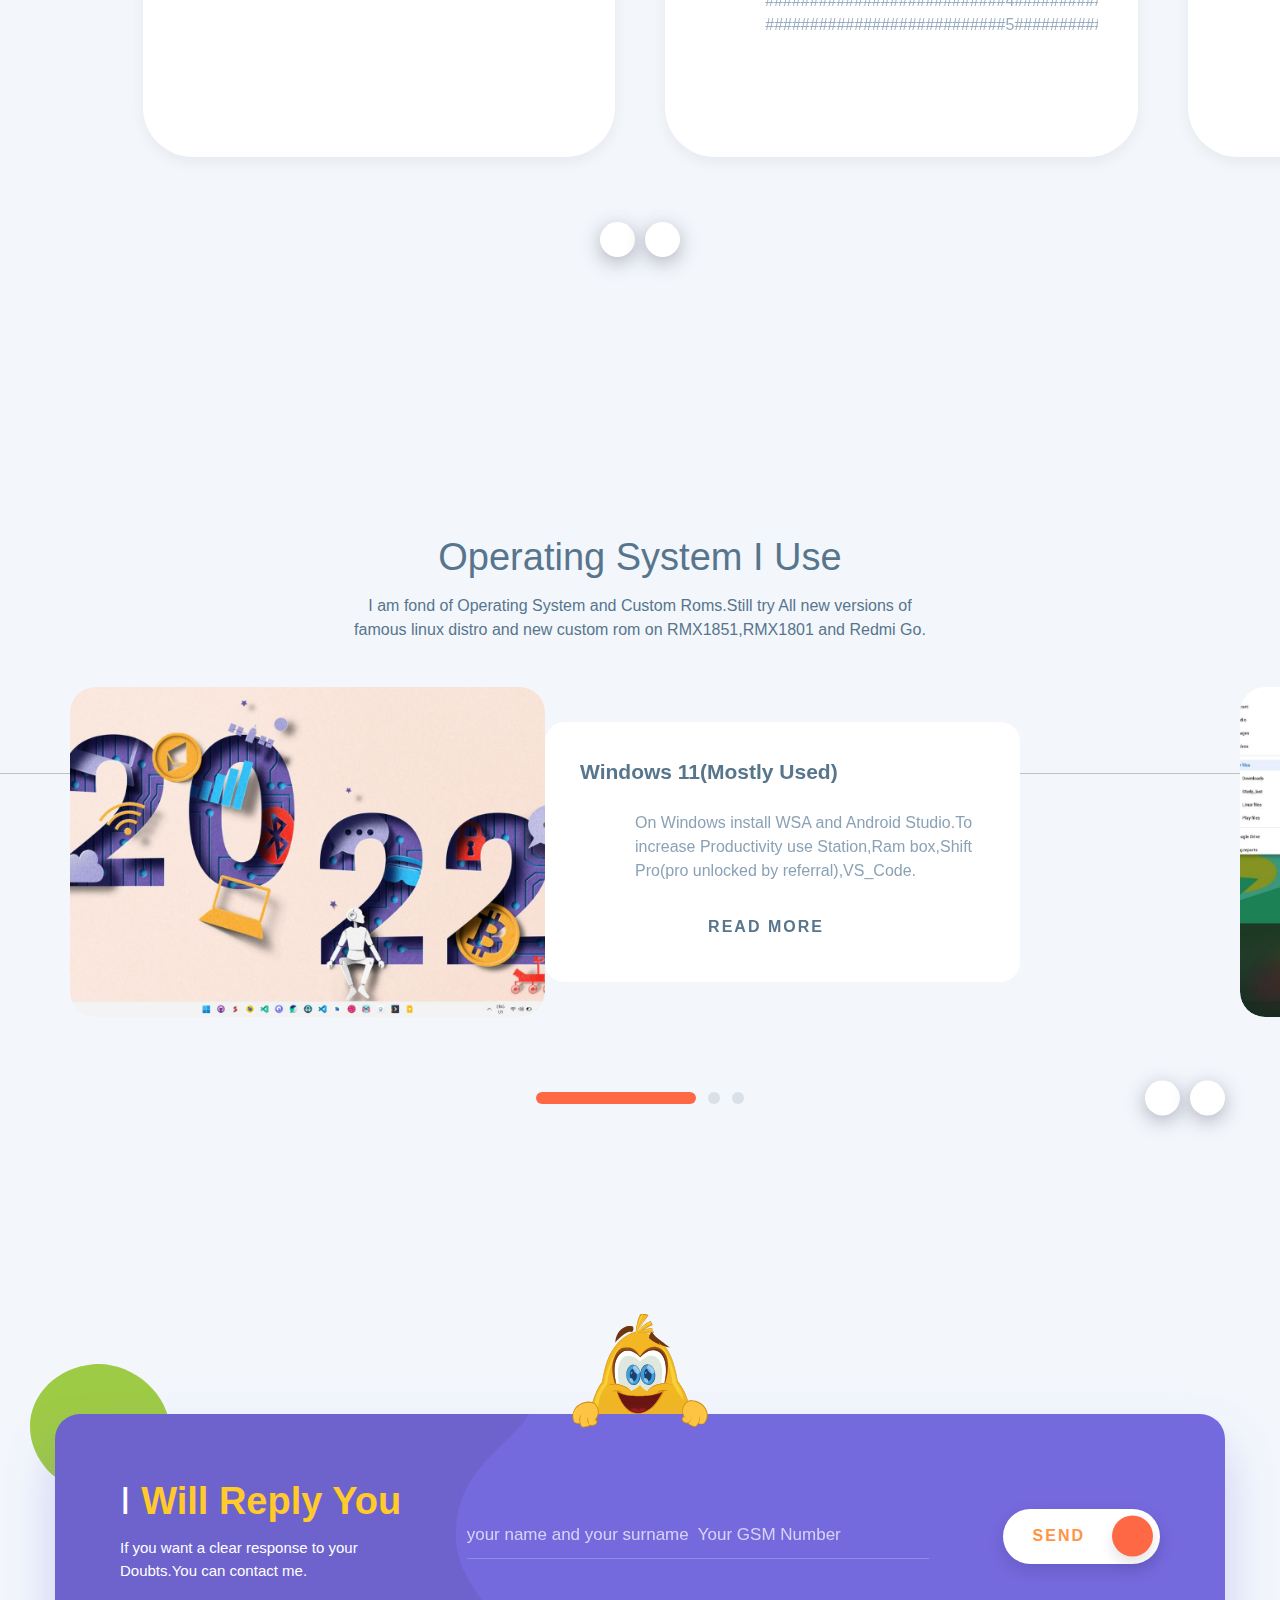
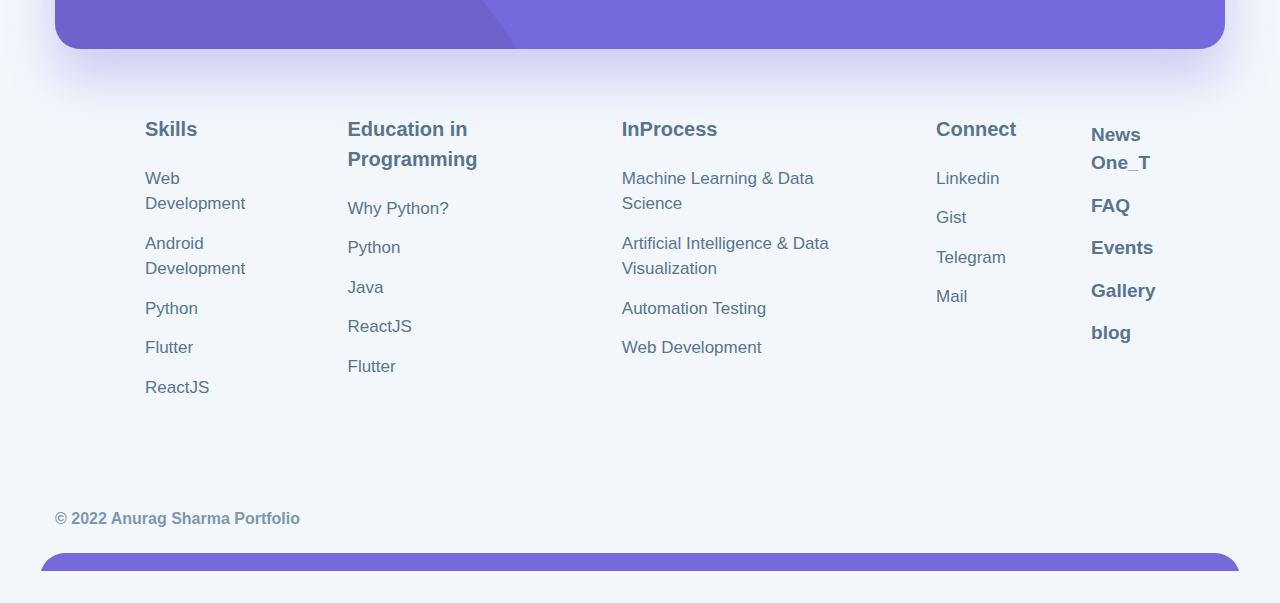
==== commit c472adb2: "Update index.html critical" ====
--- a/index.html
+++ b/index.html
@@ -1521,7 +1521,7 @@
 </div>
 <section class="landing-testimonials">
 <div class="">
-<img src="./try45_files/landing-minidil-red-shape.svg" class="landing-testimonials__bg" alt="">
+<img src="./try45_files/landing-red-shape.svg" class="landing-testimonials__bg" alt="">
 <div class="landing-testimonials__shape pink"></div>
 </div>
 <div class="custom-container">
@@ -1863,7 +1863,7 @@
 <div class="text-slider__blockquote"><font style="vertical-align: inherit;"><font style="vertical-align: inherit;">
 First time installed linux to boot Project Crossiant.From then Linux is my favourite Operating System.Manjaro and LinuxMint are Mostly Used.
 </font></font></div>
-<a href="##################Linux##########################3" class="button button--arrow-long colored-gray" title="MINIDIL HEALTHY SCHOOL GUIDE">
+<a href="##################Linux##########################3" class="button button--arrow-long colored-gray" title="Linux">
 <span class="button__wrp">
 <span class="button__txt"><font style="vertical-align: inherit;"><font style="vertical-align: inherit;">READ MORE</font></font></span>
 <span class="button__icon">
@@ -1926,7 +1926,7 @@
 </div><div class="text-slider__item swiper-slide swiper-slide-duplicate" data-swiper-slide-index="2" style="transition-duration: 0ms; transform: translate3d(0px, 0px, 0px) rotateX(0deg) rotateY(0deg); z-index: -4;">
 <div class="text-slider__item-wrp">
 <div class="text-slider__cover col-lg-5 col-md-5 d-block">
-<img src="./try45_files/tlinux.jpg" alt="MINIDIL HEALTHY SCHOOL GUIDE" title="MINIDIL HEALTHY SCHOOL GUIDE" class="text-slider__img" width="600" height="450">
+<img src="./try45_files/tlinux.jpg" alt="Linux" title="Linux" class="text-slider__img" width="600" height="450">
 </div>
 <div class="text-slider__content col-lg-5 col-md-5">
 <p class="text-slider__title"><font style="vertical-align: inherit;"><font style="vertical-align: inherit;">
@@ -1935,7 +1935,7 @@
 <div class="text-slider__blockquote"><font style="vertical-align: inherit;"><font style="vertical-align: inherit;">
 First time installed linux to boot Project Crossiant.From then Linux is my favourite Operating System.Manjaro and LinuxMint are Mostly Used.
 </font></font></div>
-<a href="https://www.minidil.com/enfeksiyon-onleme-ve-kontrol-eylem-plani" class="button button--arrow-long colored-gray" title="MINIDIL HEALTHY SCHOOL GUIDE">
+<a href="##############" class="button button--arrow-long colored-gray" title="Linux">
 <span class="button__wrp">
 <span class="button__txt"><font style="vertical-align: inherit;"><font style="vertical-align: inherit;">READ MORE</font></font></span>
 <span class="button__icon">
@@ -1980,7 +1980,7 @@
 <footer class="footer">
 <div class="call-form">
 <div class="custom-container position-relative">
-<img src="./try45_files/footer-bg.svg" alt="Minidil Footer" class="call-form__shape">
+<img src="./try45_files/footer-bg.svg" alt="Anurag Footer" class="call-form__shape">
 </div>
 <div class="footer-mascot">
 <div class="footer-mascot__head js-mascot-mouse-events">
@@ -2533,10 +2533,10 @@
 
     "@context" : "http://schema.org",
     "@type" : "Organization",
-    "url" : "https://minidil.com",
-    "name":"Minidil Eskişehir - Çocuklar İçin İngilizce Dil Eğitimi",
-    "email" : "mailto: iletisim@minidil.com ",
-    "logo": "https://www.minidil.com/assets/themes/pan/img/logo_white.png",
+    "url" : "https://crossstack-q.github.io/Dev/",
+    "name":"Anurag Sharma",
+    "email" : "mailto: crossrehk@gmail.com ",
+    "logo": "https://crossstack-q.github.io/Dev/try45_files/logo_white.png",
     "contactPoint" : {
         "@type" : "ContactPoint",
         "telephone" : "0(222) 335-6464",
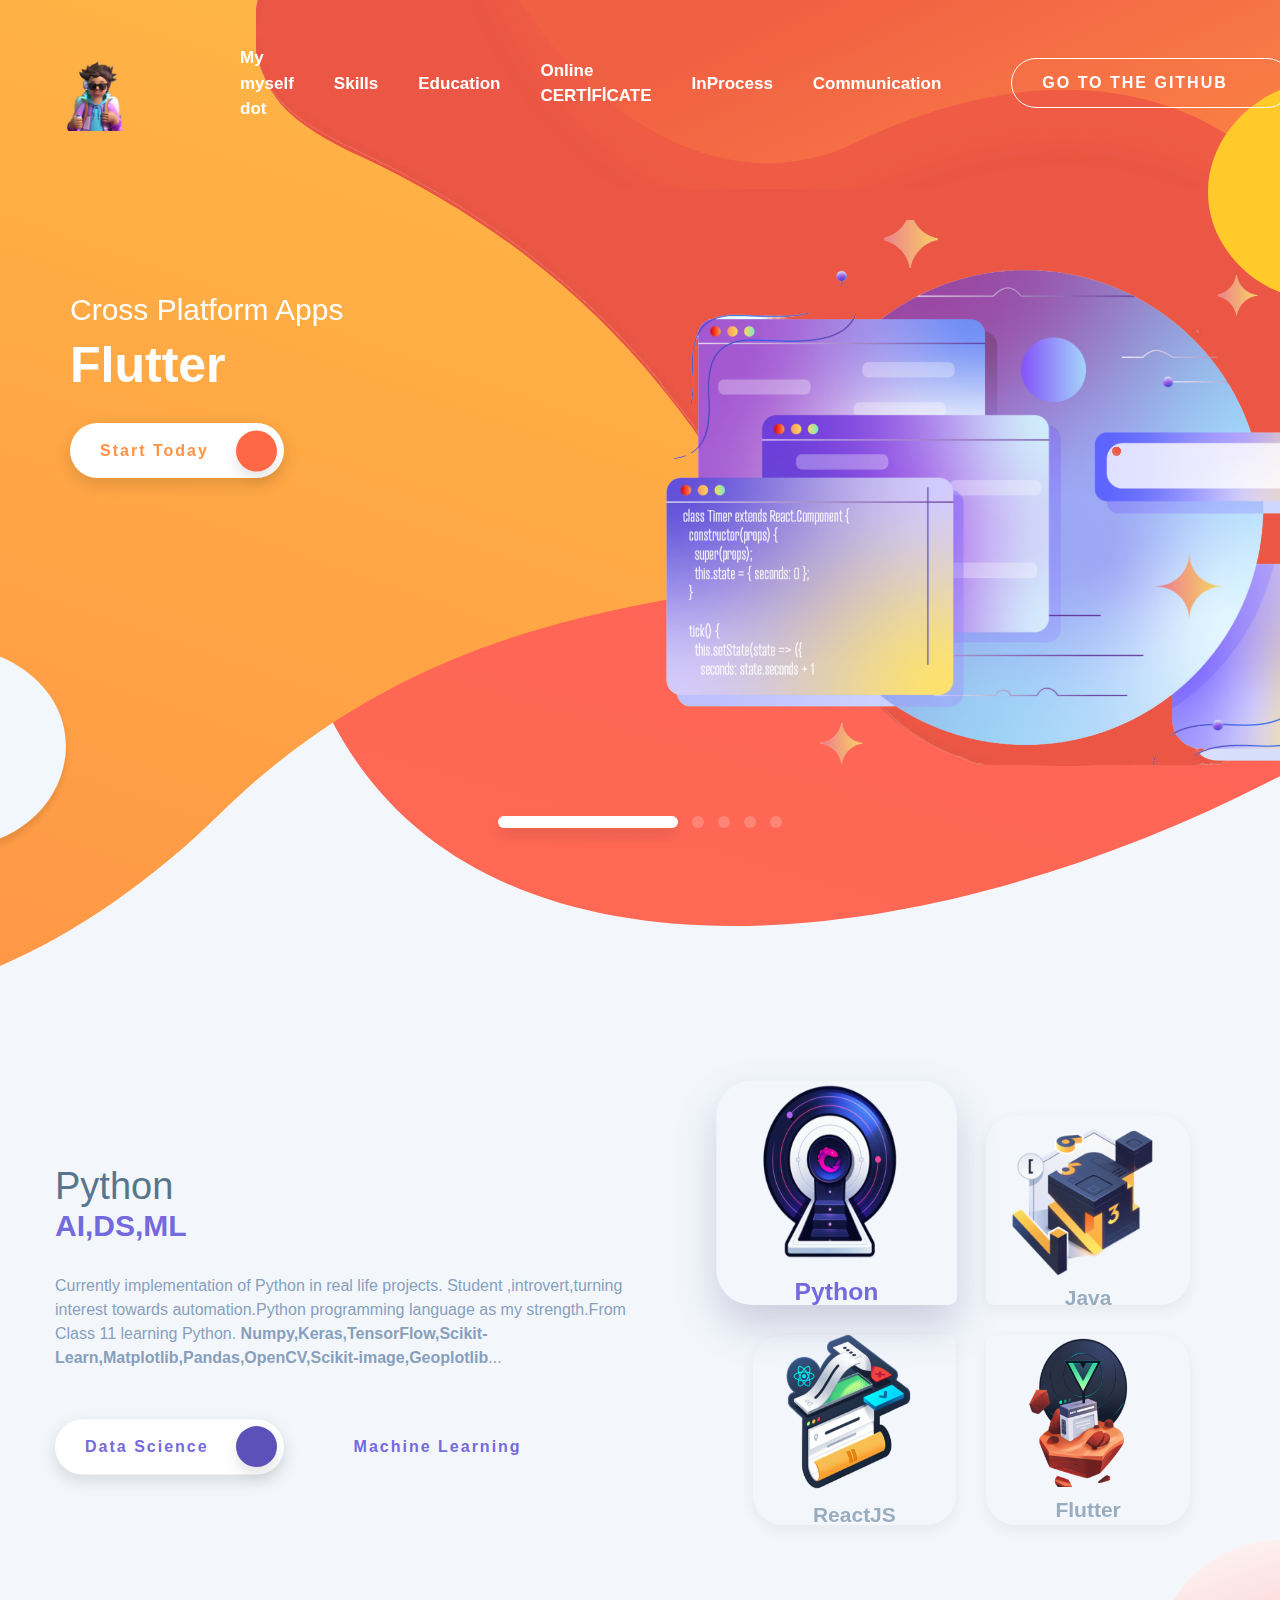
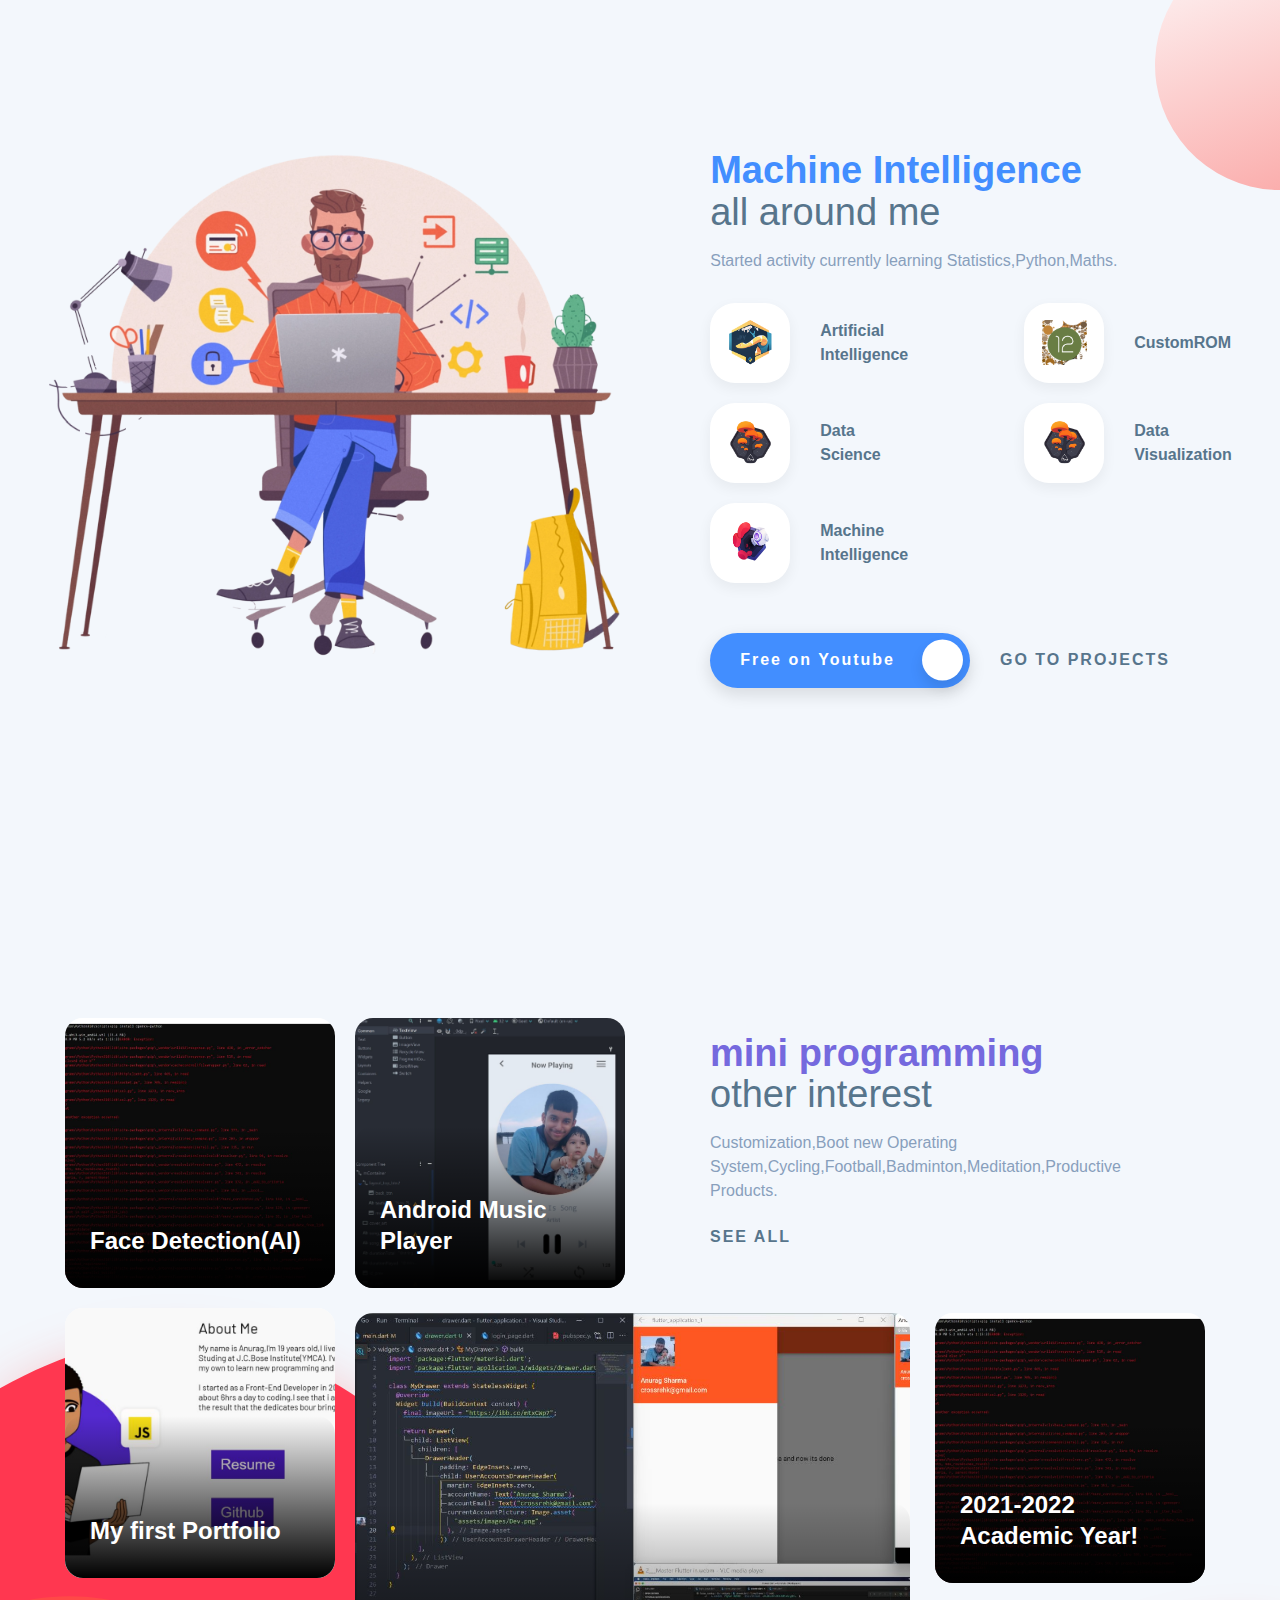
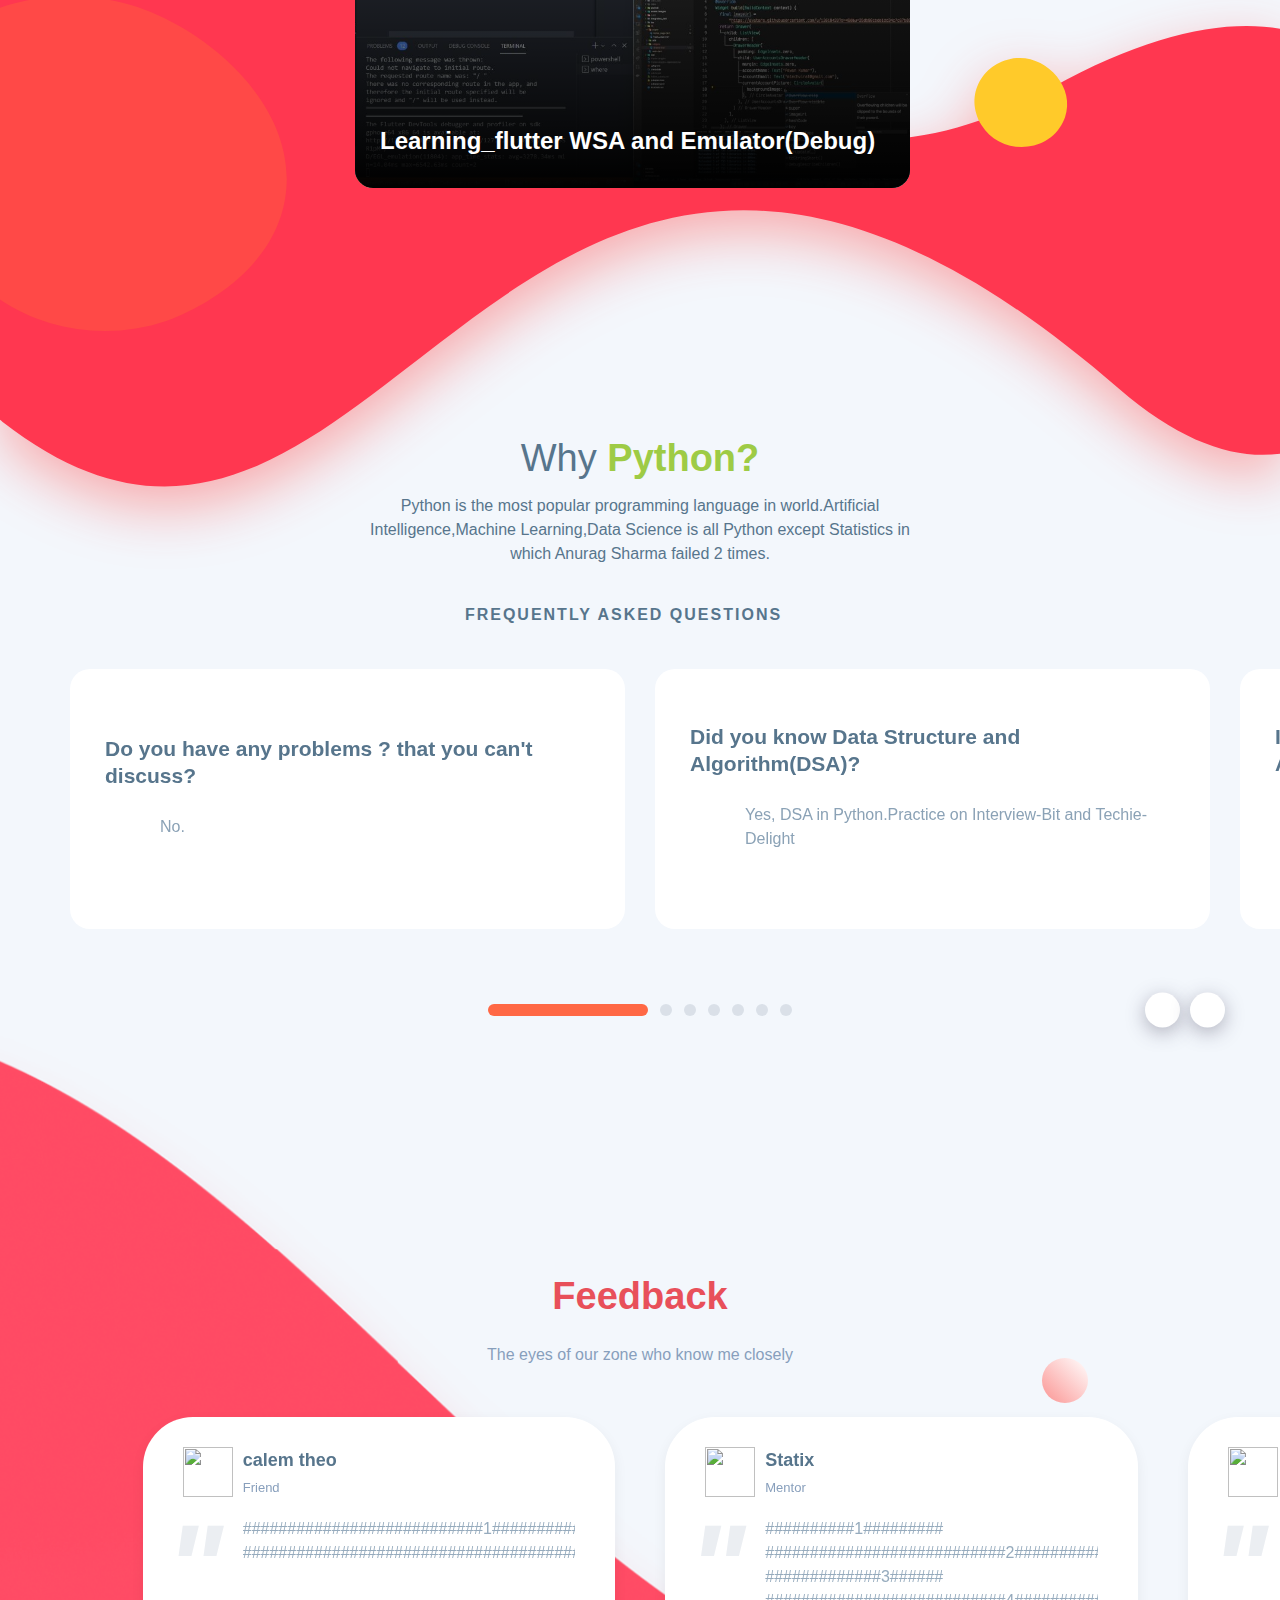
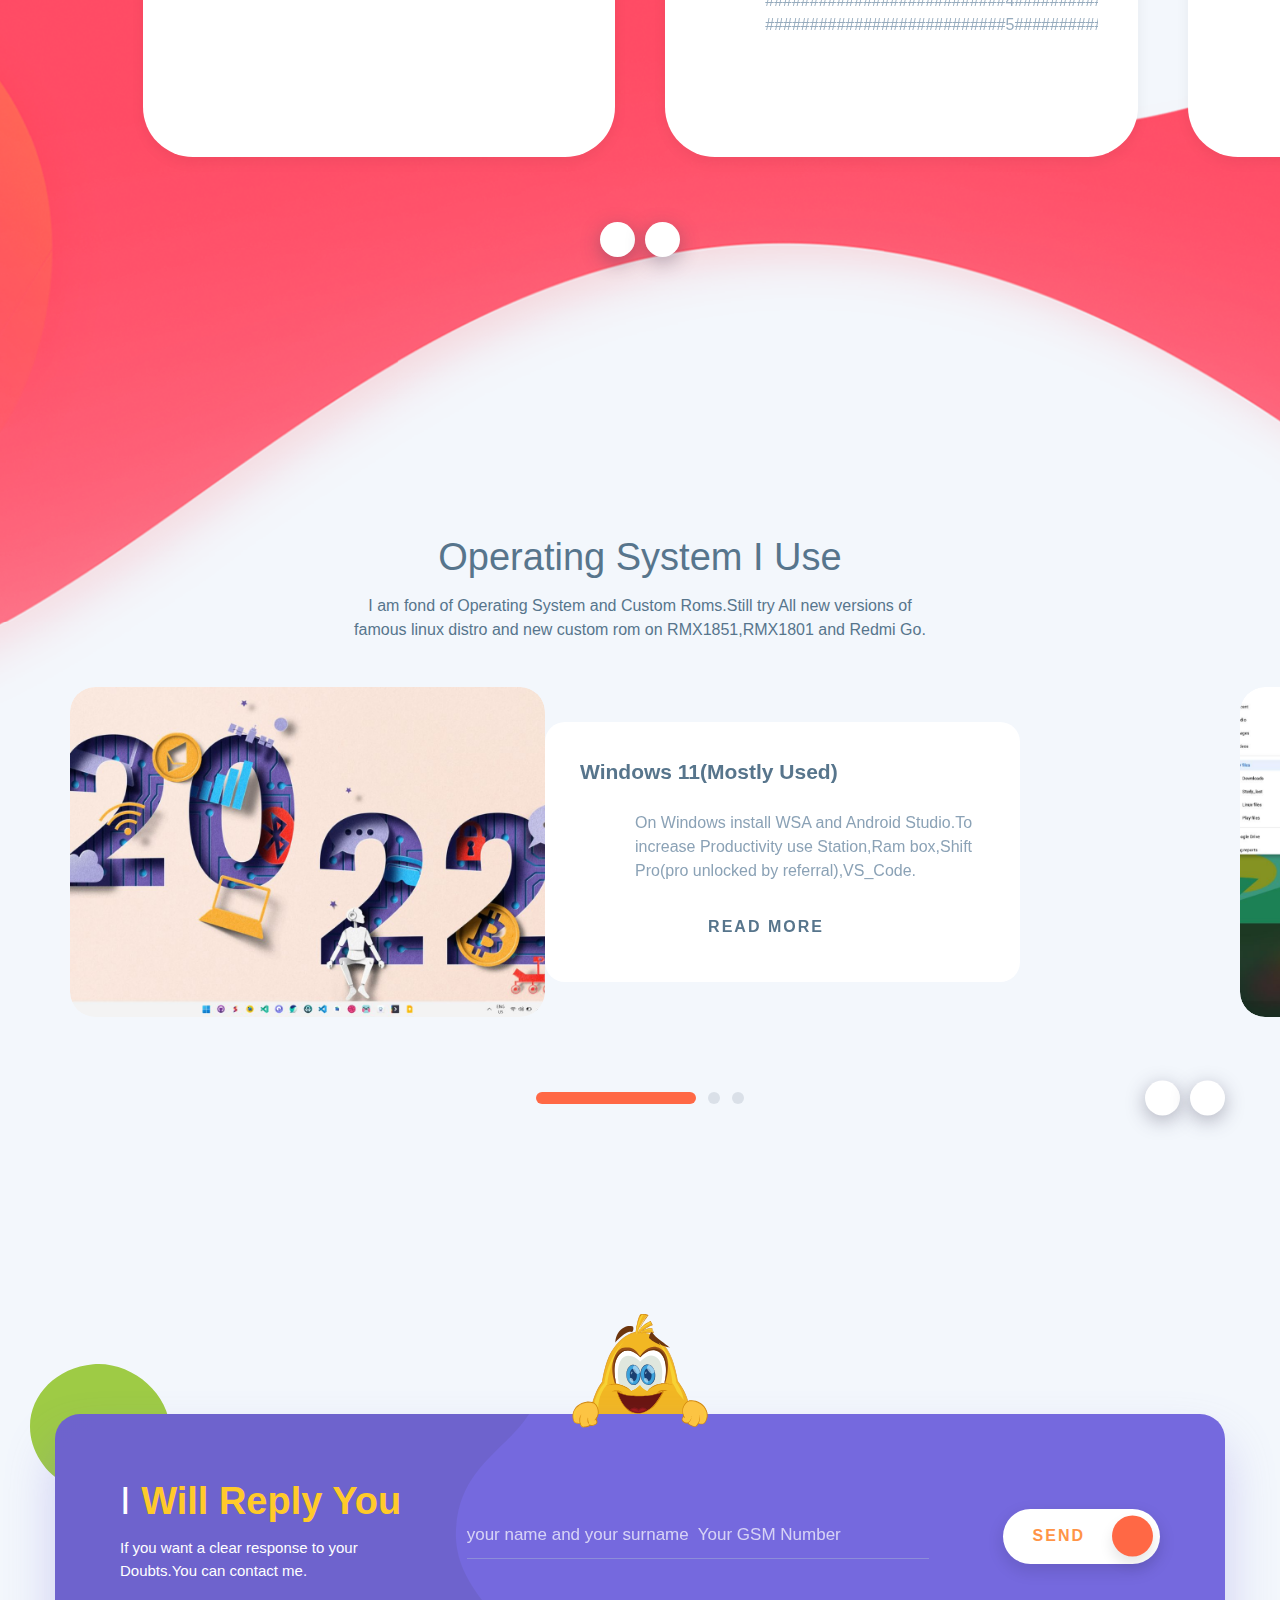
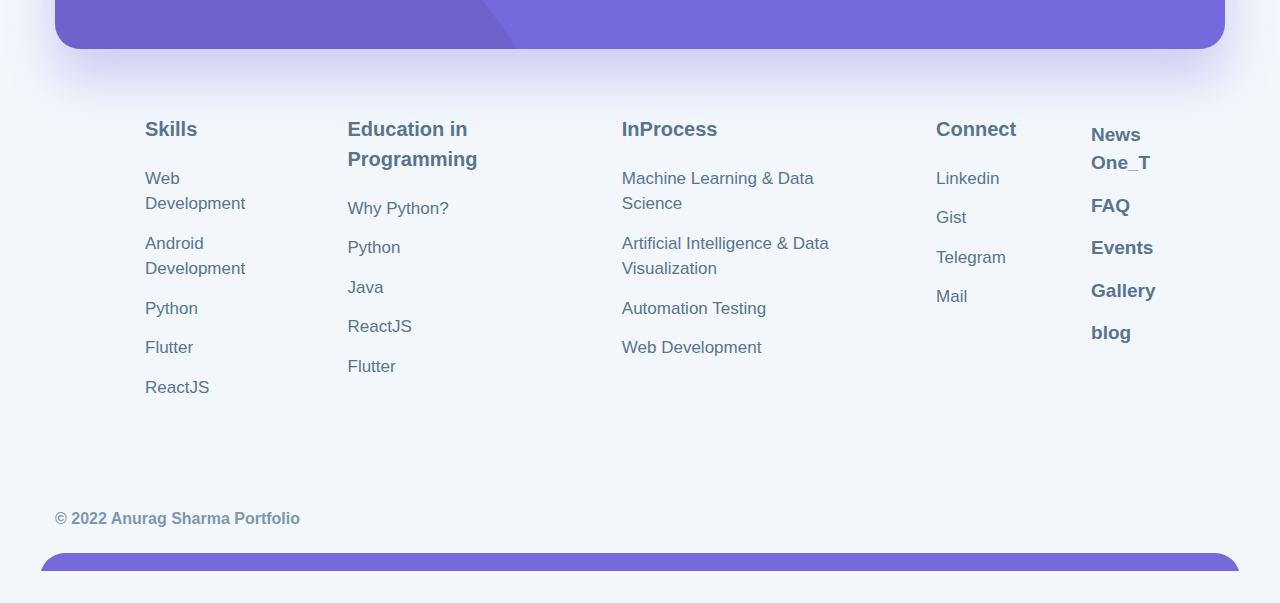
==== commit 19cee3ef: "Update index.html minor" ====
--- a/index.html
+++ b/index.html
@@ -13,7 +13,7 @@
 <meta property="og:image" content="https://crossstack-q.github.io/Dev/try45_files/logo_white.png">
 <!--<base href="https://crossstack-q.github.io/Dev/">--><base href=".">
 <link href="https://crossstack-q.github.io/Dev/" rel="canonical">
-<link href="https://crossstack-q.github.io/Dev/try_files/logo_white.png" rel="shortcut icon">
+<link href="https://crossstack-q.github.io/Dev/try45_files/logo_white.png" rel="shortcut icon">
 <title>Education Website by Anurag Sharma</title>
 <link rel="stylesheet" href="./try45_files/build.min.css">
 <link rel="stylesheet" href="./try45_files/app.min.css">
--- a/try45_files/app.min.css
+++ b/try45_files/app.min.css
@@ -21713,8 +21713,8 @@
 
 .header-logo__img {
   display: block;
-  width: 100%;
-  height: 100%;
+  width: 150%;
+  height: 150%;
   -o-object-fit: contain;
   object-fit: contain;
   position: absolute;
